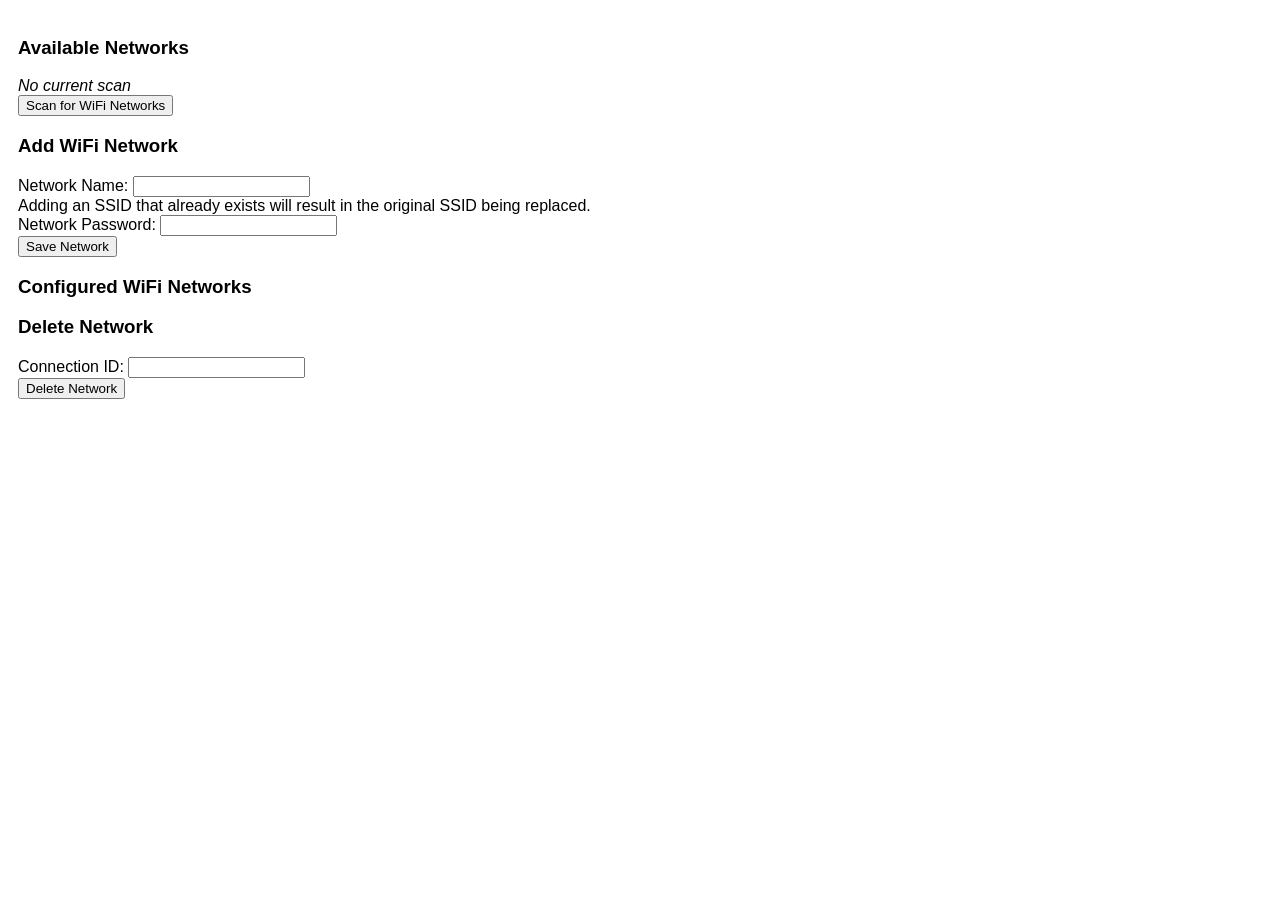
==== src/index.html @ 48d41edf "fix #1, fix #2" ====
<!DOCTYPE html>
<html>
<head>
    <title>WiFi Manager</title>
    <meta charset="utf-8">
	<link rel="stylesheet" type="text/css" href="css/bootstrap.min.css">
	<link rel="stylesheet" type="text/css" href="css/wifi.css">
</head>
<body>
    <main>
		<div class="container">
			<div class="row">
				<div class="col">
					<div class="shadow-sm p-3 mb-5 rounded">
						<h3>Available Networks</h3>
						<div id="scan-results" class="scan-results">
							<i>No current scan</i>
				        </div>
						<button id="wifi-scan-btn" class="btn btn-primary">Scan for WiFi Networks</button>
					</div>
				</div>
			</div>
			<div class="row">
				<div class="col">
					<div class="shadow-sm p-3 mb-5 rounded">
						<h3>Add WiFi Network</h3>
						<div class="row g-3">
							<div class="col-md-6">
								<label for="wifi-ssid" class="form-label">Network Name:</label>
								<input type="text" id="wifi-ssid" name="wifi-ssid" class="form-control"
									aria-describedby="wifi-ssid-help"></input>
								<div id=wifi-ssid-help" class="form-text">Adding an SSID that already exists will result 
									in the original SSID being replaced.</div>
							</div>
							<div class="col-md-6">
								<label for="wifi-key" class="form-label">Network Password:</label>
								<input type="password" id="wifi-key" name="wifi-key" class="form-control"
									aria-describedby="passwordHtml"></input>
							</div>
							<div class="col-md-8">
								<button id="set-wifi-btn" class="btn btn-primary">Save Network</button>
								<div id="set-wifi-results" class="set-wifi-results"></div>
							</div>
						</div>
					</div>
				</div>
			</div>
			<div class="row">
				<div class="col">
					<div class="shadow-sm p-3 mb-5 rounded">
						<h3>Configured WiFi Networks</h3>
						<div class="px-5" id="wifi-conn-list"></div>
					</div>
				</div>
			</div>
			<div class="row">
				<div class="col">
					<div class="shadow-sm p-3 mb-5 rounded">
						<h3>Delete Network</h3>
						<div class="row">
							<div class="col-6">
								<label for="wifi-ssid-del" class="form-label">Connection ID:</label>
								<input type="text" id="wifi-ssid-del" class="form-control"></input>
							</div>
						</div>
						<div class="row">
							<div class="col-md-12">
								<button id="del-wifi-btn" class="btn btn-primary">Delete Network</button>
								<div id="del-wifi-results" class="del-wifi-results"></div>		
							</div>
						</div>
					</div>
				</div>
			</div>
		</div>
    </main>
    <script src="../base1/cockpit.js"></script>
	<script src="js/bootstrap.min.js"></script>
    <script src="js/wifi.js"></script>
</body>
</html>
---- src/css/wifi.css ----
body {
	font-family: "RedHatText", "Overpass", overpass, helvetica, arial, sans-serif;
	font-variant-numeric: tabular-nums;
	padding: 10px;
}

header {
	font-size: 1.2em;
	border-bottom-style: solid;
	border-bottom-width: 1px;
	margin-bottom: 5px;
}

.wifi-scan-error {
	color: red;
	text-decoration: bold;
}

.wifi-scan-loader-box {
	display: flex;
	justify-content: center;
	align-items: center;
	height: 53px;
	width: 53px;
	background: black;
	color: white;
	padding: 5px;
}

.wifi-scan-loader {
    width: 48px;
    height: 48px;
    border: 5px solid #e0e0e0;
    border-bottom-color: rgb(115,181,31);
    border-radius: 50%;
    display: inline-block;
    box-sizing: border-box;
    animation: rotation 1s linear infinite;
    }

    @keyframes rotation {
    0% {
        transform: rotate(0deg);
    }
    100% {
        transform: rotate(360deg);
    }
}
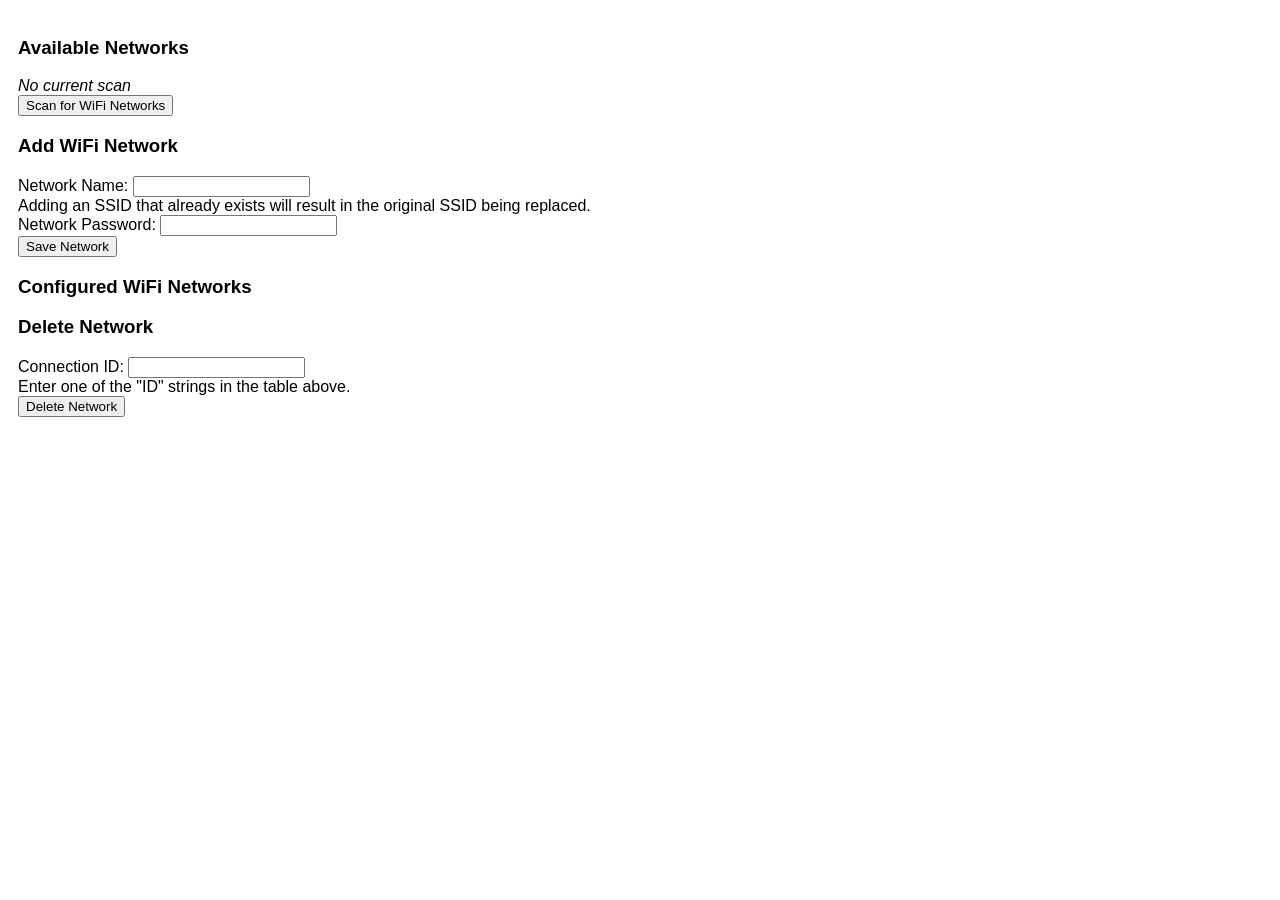
==== commit 1fbbd3fa: "add note about what to enter in delete network" ====
--- a/src/index.html
+++ b/src/index.html
@@ -60,7 +60,11 @@
 						<div class="row">
 							<div class="col-6">
 								<label for="wifi-ssid-del" class="form-label">Connection ID:</label>
-								<input type="text" id="wifi-ssid-del" class="form-control"></input>
+								<input type="text" id="wifi-ssid-del" class="form-control"
+									aria-describedby="wifi-ssid-del-help"></input>
+								<div id=wifi-ssid-del-help" class="form-text">Enter one of the "ID"
+                                    strings in the table above.</div>
+
 							</div>
 						</div>
 						<div class="row">
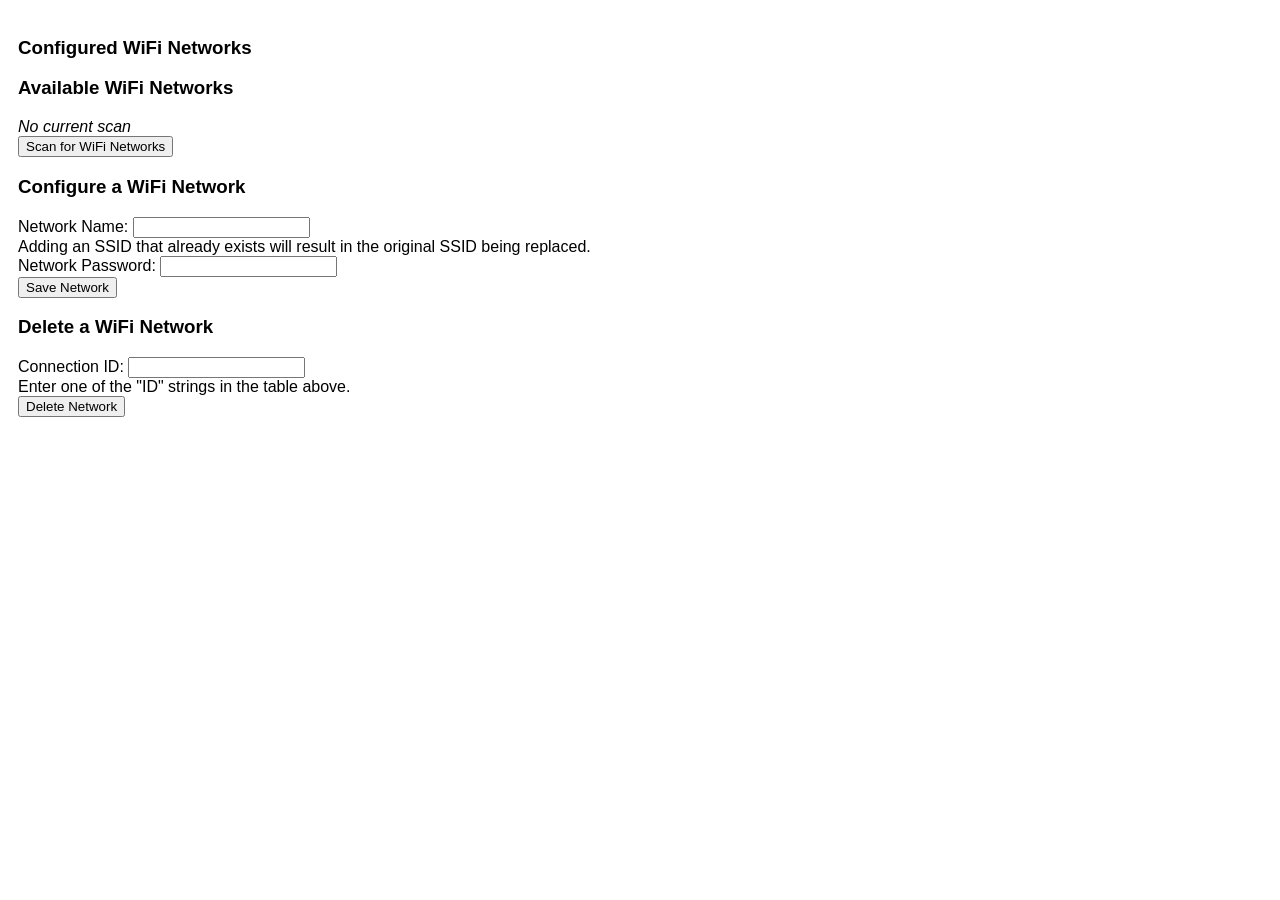
==== commit 742f1187: "fix #3" ====
--- a/src/index.html
+++ b/src/index.html
@@ -12,7 +12,15 @@
 			<div class="row">
 				<div class="col">
 					<div class="shadow-sm p-3 mb-5 rounded">
-						<h3>Available Networks</h3>
+						<h3>Configured WiFi Networks</h3>
+						<div class="px-5" id="wifi-conn-list"></div>
+					</div>
+				</div>
+			</div>
+			<div class="row">
+				<div class="col">
+					<div class="shadow-sm p-3 mb-5 rounded">
+						<h3>Available WiFi Networks</h3>
 						<div id="scan-results" class="scan-results">
 							<i>No current scan</i>
 				        </div>
@@ -23,7 +31,7 @@
 			<div class="row">
 				<div class="col">
 					<div class="shadow-sm p-3 mb-5 rounded">
-						<h3>Add WiFi Network</h3>
+						<h3>Configure a WiFi Network</h3>
 						<div class="row g-3">
 							<div class="col-md-6">
 								<label for="wifi-ssid" class="form-label">Network Name:</label>
@@ -37,7 +45,9 @@
 								<input type="password" id="wifi-key" name="wifi-key" class="form-control"
 									aria-describedby="passwordHtml"></input>
 							</div>
-							<div class="col-md-8">
+						</div>
+						<div class="row g-3">
+							<div class="col-md-12">
 								<button id="set-wifi-btn" class="btn btn-primary">Save Network</button>
 								<div id="set-wifi-results" class="set-wifi-results"></div>
 							</div>
@@ -48,15 +58,7 @@
 			<div class="row">
 				<div class="col">
 					<div class="shadow-sm p-3 mb-5 rounded">
-						<h3>Configured WiFi Networks</h3>
-						<div class="px-5" id="wifi-conn-list"></div>
-					</div>
-				</div>
-			</div>
-			<div class="row">
-				<div class="col">
-					<div class="shadow-sm p-3 mb-5 rounded">
-						<h3>Delete Network</h3>
+						<h3>Delete a WiFi Network</h3>
 						<div class="row">
 							<div class="col-6">
 								<label for="wifi-ssid-del" class="form-label">Connection ID:</label>
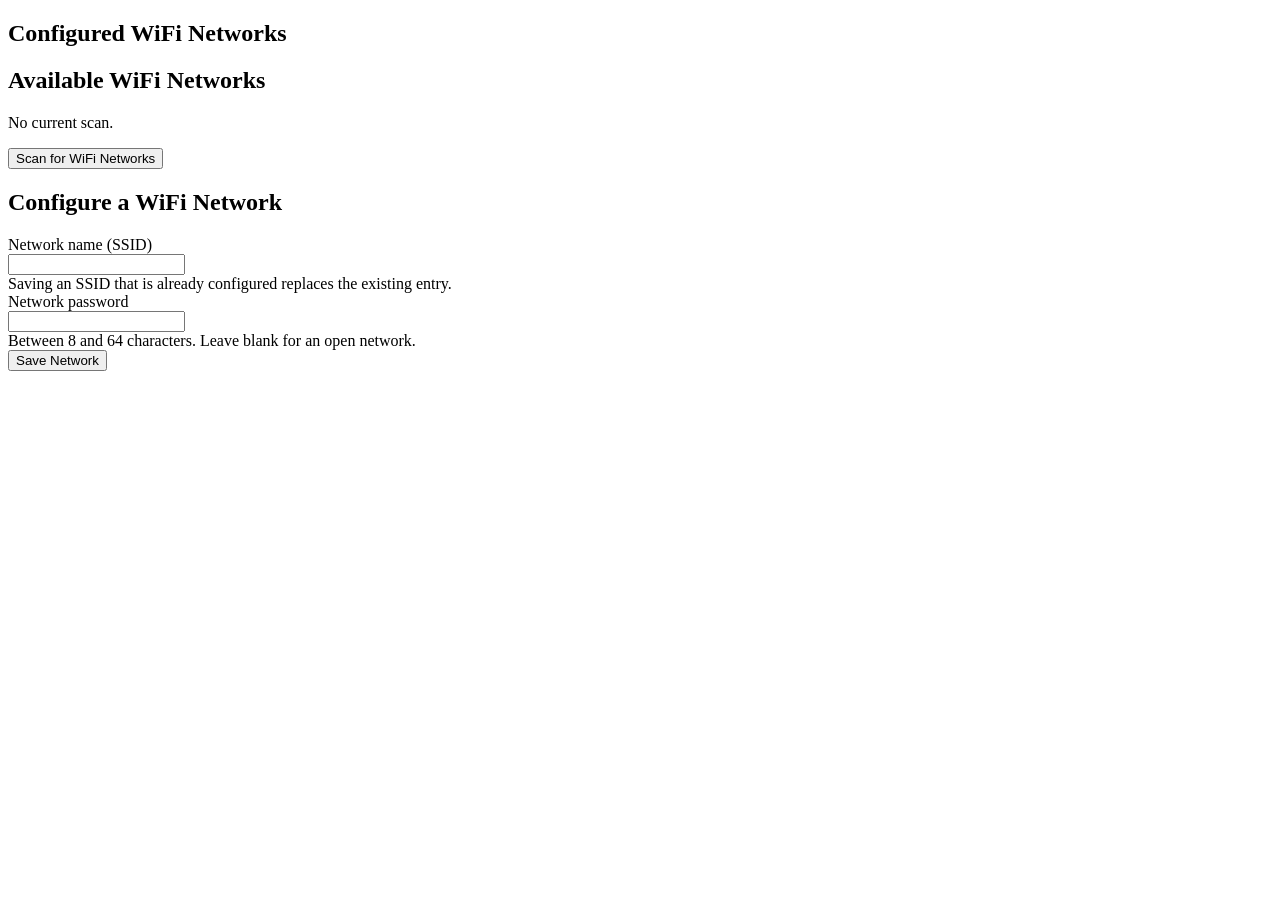
==== commit a239a342: "first pass rewrite" ====
--- a/src/index.html
+++ b/src/index.html
@@ -1,87 +1,117 @@
 <!DOCTYPE html>
 <html>
 <head>
-    <title>WiFi Manager</title>
-    <meta charset="utf-8">
-	<link rel="stylesheet" type="text/css" href="css/bootstrap.min.css">
+	<title>WiFi Manager</title>
+	<meta charset="utf-8">
+	<meta name="viewport" content="width=device-width, initial-scale=1">
+	<!-- Must run before the stylesheet paints, or the page flashes white
+	     when the shell is in dark mode. -->
+	<script src="js/cockpit-dark-theme.js"></script>
+	<link rel="stylesheet" type="text/css" href="css/patternfly.css">
+	<link rel="stylesheet" type="text/css" href="../../static/branding.css">
 	<link rel="stylesheet" type="text/css" href="css/wifi.css">
 </head>
 <body>
-    <main>
-		<div class="container">
-			<div class="row">
-				<div class="col">
-					<div class="shadow-sm p-3 mb-5 rounded">
-						<h3>Configured WiFi Networks</h3>
-						<div class="px-5" id="wifi-conn-list"></div>
+	<main class="wifi-page">
+		<div class="pf-v6-l-stack pf-m-gutter">
+
+			<section class="pf-v6-l-stack__item">
+				<div class="pf-v6-c-card">
+					<div class="pf-v6-c-card__title">
+						<h2 class="pf-v6-c-card__title-text">Configured WiFi Networks</h2>
+					</div>
+					<div class="pf-v6-c-card__body" id="wifi-conn-list"></div>
+					<div class="pf-v6-c-card__footer">
+						<div id="del-wifi-results" aria-live="polite"></div>
 					</div>
 				</div>
-			</div>
-			<div class="row">
-				<div class="col">
-					<div class="shadow-sm p-3 mb-5 rounded">
-						<h3>Available WiFi Networks</h3>
+			</section>
+
+			<section class="pf-v6-l-stack__item">
+				<div class="pf-v6-c-card">
+					<div class="pf-v6-c-card__title">
+						<h2 class="pf-v6-c-card__title-text">Available WiFi Networks</h2>
+					</div>
+					<div class="pf-v6-c-card__body">
 						<div id="scan-results" class="scan-results">
-							<i>No current scan</i>
-				        </div>
-						<button id="wifi-scan-btn" class="btn btn-primary">Scan for WiFi Networks</button>
+							<p class="wifi-muted">No current scan.</p>
+						</div>
+					</div>
+					<div class="pf-v6-c-card__footer">
+						<button id="wifi-scan-btn" type="button" class="pf-v6-c-button pf-m-secondary">
+							Scan for WiFi Networks
+						</button>
+						<span id="scan-status" class="wifi-muted wifi-scan-status" role="status"></span>
 					</div>
 				</div>
-			</div>
-			<div class="row">
-				<div class="col">
-					<div class="shadow-sm p-3 mb-5 rounded">
-						<h3>Configure a WiFi Network</h3>
-						<div class="row g-3">
-							<div class="col-md-6">
-								<label for="wifi-ssid" class="form-label">Network Name:</label>
-								<input type="text" id="wifi-ssid" name="wifi-ssid" class="form-control"
-									aria-describedby="wifi-ssid-help"></input>
-								<div id=wifi-ssid-help" class="form-text">Adding an SSID that already exists will result 
-									in the original SSID being replaced.</div>
+			</section>
+
+			<section class="pf-v6-l-stack__item" id="wifi-form-card">
+				<div class="pf-v6-c-card">
+					<div class="pf-v6-c-card__title">
+						<h2 class="pf-v6-c-card__title-text">Configure a WiFi Network</h2>
+					</div>
+					<div class="pf-v6-c-card__body">
+						<form class="pf-v6-c-form" id="wifi-form" novalidate>
+							<div class="pf-v6-c-form__group">
+								<div class="pf-v6-c-form__group-label">
+									<label class="pf-v6-c-form__label" for="wifi-ssid">
+										<span class="pf-v6-c-form__label-text">Network name (SSID)</span>
+									</label>
+								</div>
+								<div class="pf-v6-c-form__group-control">
+									<span class="pf-v6-c-form-control" id="wifi-ssid-control">
+										<input type="text" id="wifi-ssid" name="wifi-ssid"
+											autocomplete="off" autocapitalize="none" spellcheck="false"
+											aria-describedby="wifi-ssid-help">
+									</span>
+									<div class="pf-v6-c-helper-text" id="wifi-ssid-help">
+										<div class="pf-v6-c-helper-text__item">
+											<span class="pf-v6-c-helper-text__item-text">
+												Saving an SSID that is already configured replaces the existing entry.
+											</span>
+										</div>
+									</div>
+								</div>
 							</div>
-							<div class="col-md-6">
-								<label for="wifi-key" class="form-label">Network Password:</label>
-								<input type="password" id="wifi-key" name="wifi-key" class="form-control"
-									aria-describedby="passwordHtml"></input>
+
+							<div class="pf-v6-c-form__group" id="wifi-key-group">
+								<div class="pf-v6-c-form__group-label">
+									<label class="pf-v6-c-form__label" for="wifi-key">
+										<span class="pf-v6-c-form__label-text">Network password</span>
+									</label>
+								</div>
+								<div class="pf-v6-c-form__group-control">
+									<span class="pf-v6-c-form-control" id="wifi-key-control">
+										<input type="password" id="wifi-key" name="wifi-key"
+											autocomplete="off" aria-describedby="wifi-key-help">
+									</span>
+									<div class="pf-v6-c-helper-text" id="wifi-key-help">
+										<div class="pf-v6-c-helper-text__item">
+											<span class="pf-v6-c-helper-text__item-text" id="wifi-key-help-text">
+												Between 8 and 64 characters. Leave blank for an open network.
+											</span>
+										</div>
+									</div>
+								</div>
 							</div>
-						</div>
-						<div class="row g-3">
-							<div class="col-md-12">
-								<button id="set-wifi-btn" class="btn btn-primary">Save Network</button>
-								<div id="set-wifi-results" class="set-wifi-results"></div>
+
+							<div class="pf-v6-c-form__group pf-m-action">
+								<div class="pf-v6-c-form__actions">
+									<button id="set-wifi-btn" type="submit" class="pf-v6-c-button pf-m-primary">
+										Save Network
+									</button>
+								</div>
 							</div>
-						</div>
+						</form>
+						<div id="set-wifi-results" aria-live="polite"></div>
 					</div>
 				</div>
-			</div>
-			<div class="row">
-				<div class="col">
-					<div class="shadow-sm p-3 mb-5 rounded">
-						<h3>Delete a WiFi Network</h3>
-						<div class="row">
-							<div class="col-6">
-								<label for="wifi-ssid-del" class="form-label">Connection ID:</label>
-								<input type="text" id="wifi-ssid-del" class="form-control"
-									aria-describedby="wifi-ssid-del-help"></input>
-								<div id=wifi-ssid-del-help" class="form-text">Enter one of the "ID"
-                                    strings in the table above.</div>
+			</section>
 
-							</div>
-						</div>
-						<div class="row">
-							<div class="col-md-12">
-								<button id="del-wifi-btn" class="btn btn-primary">Delete Network</button>
-								<div id="del-wifi-results" class="del-wifi-results"></div>		
-							</div>
-						</div>
-					</div>
-				</div>
-			</div>
 		</div>
-    </main>
-    <script src="../base1/cockpit.js"></script>
-	<script src="js/bootstrap.min.js"></script>
-    <script src="js/wifi.js"></script>
+	</main>
+	<script src="../base1/cockpit.js"></script>
+	<script src="js/wifi.js"></script>
 </body>
 </html>
--- a/src/css/wifi.css
+++ b/src/css/wifi.css
@@ -1,48 +1,118 @@
+/*
+ * Plugin-specific styling.  Everything is expressed in PatternFly design
+ * tokens so that it follows cockpit's light/dark theme automatically -- do
+ * not hard-code colours here.
+ */
+
 body {
-	font-family: "RedHatText", "Overpass", overpass, helvetica, arial, sans-serif;
-	font-variant-numeric: tabular-nums;
-	padding: 10px;
+	background-color: var(--pf-t--global--background--color--primary--default);
+	color: var(--pf-t--global--text--color--regular);
+	font-family: var(--pf-t--global--font--family--body);
 }
 
-header {
-	font-size: 1.2em;
-	border-bottom-style: solid;
-	border-bottom-width: 1px;
-	margin-bottom: 5px;
+.wifi-page {
+	max-width: 60rem;
+	padding: var(--pf-t--global--spacer--md);
 }
 
-.wifi-scan-error {
-	color: red;
-	text-decoration: bold;
+@media (min-width: 768px) {
+	.wifi-page {
+		padding: var(--pf-t--global--spacer--lg);
+	}
 }
 
-.wifi-scan-loader-box {
+.wifi-muted {
+	color: var(--pf-t--global--text--color--subtle);
+}
+
+.wifi-spinner-box {
 	display: flex;
 	justify-content: center;
-	align-items: center;
-	height: 53px;
-	width: 53px;
-	background: black;
-	color: white;
-	padding: 5px;
+	padding: var(--pf-t--global--spacer--lg);
 }
 
-.wifi-scan-loader {
-    width: 48px;
-    height: 48px;
-    border: 5px solid #e0e0e0;
-    border-bottom-color: rgb(115,181,31);
-    border-radius: 50%;
-    display: inline-block;
-    box-sizing: border-box;
-    animation: rotation 1s linear infinite;
-    }
+.wifi-spinner-box .pf-v6-c-spinner {
+	--pf-v6-c-spinner--Width: 2.5rem;
+	--pf-v6-c-spinner--Height: 2.5rem;
+}
 
-    @keyframes rotation {
-    0% {
-        transform: rotate(0deg);
-    }
-    100% {
-        transform: rotate(360deg);
-    }
-} 
+/* Scan results -------------------------------------------------------- */
+
+.wifi-ssid-text {
+	font-weight: var(--pf-t--global--font--weight--body--bold);
+	overflow-wrap: anywhere;
+}
+
+.wifi-lock-icon {
+	width: 0.75em;
+	height: 0.75em;
+	margin-inline-start: var(--pf-t--global--spacer--sm);
+	color: var(--pf-t--global--icon--color--subtle);
+	vertical-align: baseline;
+}
+
+.wifi-signal {
+	display: flex;
+	gap: var(--pf-t--global--spacer--sm);
+	align-items: center;
+}
+
+.wifi-signal-bar {
+	position: relative;
+	flex: 0 0 4rem;
+	height: 0.5rem;
+	overflow: hidden;
+	background-color: var(--pf-t--global--background--color--secondary--default);
+	border-radius: var(--pf-t--global--border--radius--small);
+}
+
+.wifi-signal-fill {
+	display: block;
+	height: 100%;
+	background-color: var(--pf-t--global--color--brand--default);
+}
+
+.wifi-signal-text {
+	font-variant-numeric: tabular-nums;
+	color: var(--pf-t--global--text--color--subtle);
+}
+
+/*
+ * In pf-m-grid mode the table is a stack of cards, so the signal bar sits in
+ * a full-width cell and a fixed 4rem bar looks stranded next to its label.
+ */
+@media (max-width: 767px) {
+	.wifi-signal-bar {
+		flex: 1 1 auto;
+	}
+}
+
+/* Selected-network feedback ------------------------------------------- */
+
+/*
+ * Clicking a scanned network scrolls the form into view; the flash makes it
+ * obvious that the click landed somewhere else on the page.
+ */
+.wifi-flash .pf-v6-c-card {
+	animation: wifi-flash 1.2s ease-out;
+}
+
+@keyframes wifi-flash {
+	0% {
+		background-color: var(--pf-t--global--background--color--highlight--default);
+	}
+
+	100% {
+		background-color: var(--pf-t--global--background--color--primary--default);
+	}
+}
+
+@media (prefers-reduced-motion: reduce) {
+	.wifi-flash .pf-v6-c-card {
+		animation: none;
+	}
+}
+
+.wifi-scan-status {
+	margin-inline-start: var(--pf-t--global--spacer--md);
+}
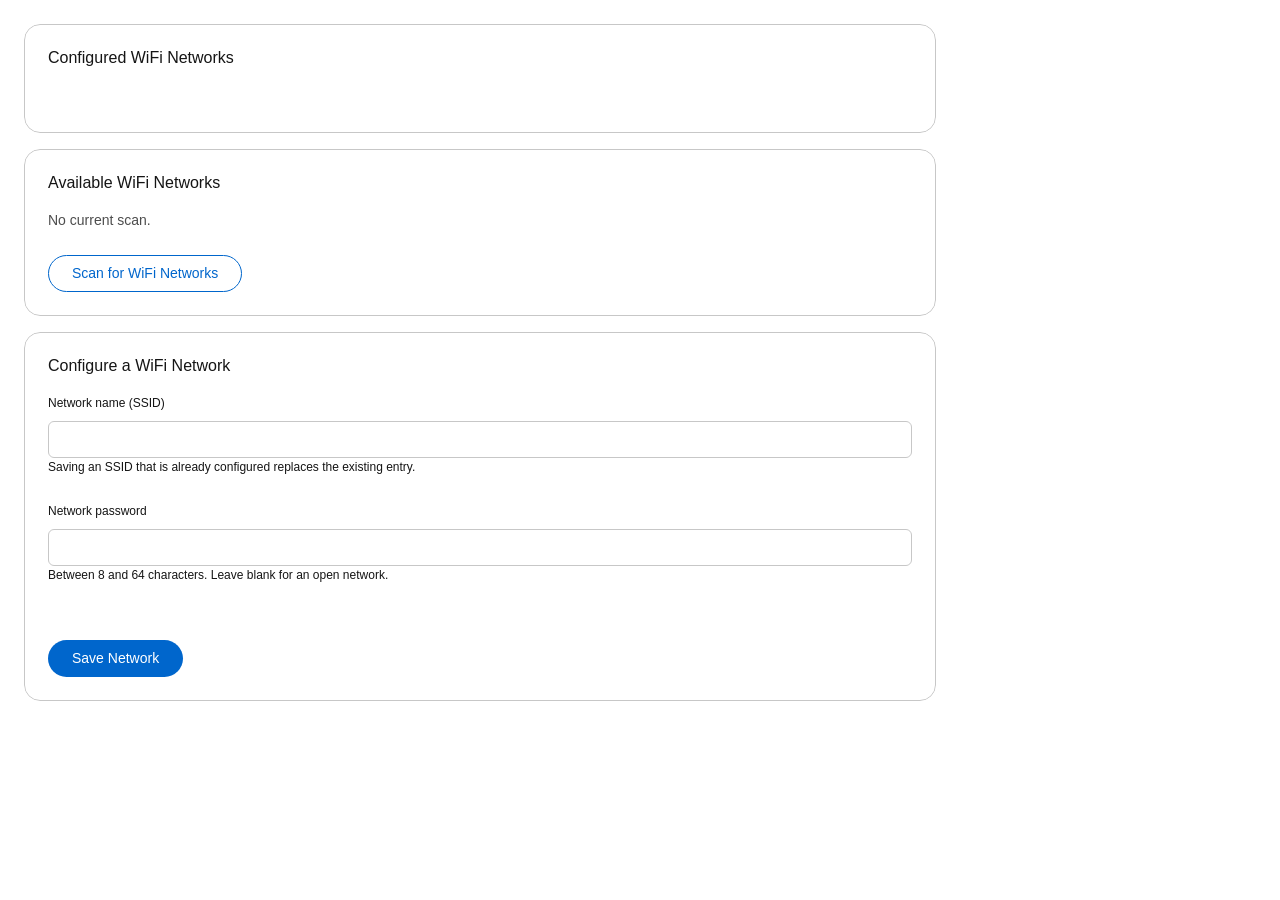
==== commit 390280c1: "fp2" ====
--- a/src/index.html
+++ b/src/index.html
@@ -37,11 +37,11 @@
 							<p class="wifi-muted">No current scan.</p>
 						</div>
 					</div>
-					<div class="pf-v6-c-card__footer">
+					<div class="pf-v6-c-card__footer wifi-card-actions">
 						<button id="wifi-scan-btn" type="button" class="pf-v6-c-button pf-m-secondary">
 							Scan for WiFi Networks
 						</button>
-						<span id="scan-status" class="wifi-muted wifi-scan-status" role="status"></span>
+						<span id="scan-status" class="wifi-muted" role="status"></span>
 					</div>
 				</div>
 			</section>
--- a/src/css/patternfly.css
+++ b/src/css/patternfly.css
@@ -0,0 +1,13580 @@
+/*
+ * PatternFly 6.1.0 -- vendored subset, do not edit by hand.
+ * Regenerate with: builder/fetch-patternfly.sh 6.1.0
+ * Upstream: https://github.com/patternfly/patternfly (MIT)
+ */
+
+/* ---- patternfly-base.css ---- */
+:where(html,
+body,
+p,
+ol,
+ul,
+li,
+dl,
+dt,
+dd,
+blockquote,
+figure,
+fieldset,
+legend,
+textarea,
+pre,
+iframe,
+hr,
+h1,
+h2,
+h3,
+h4,
+h5,
+h6) {
+  padding: 0;
+  margin: 0;
+}
+
+*,
+*::before,
+*::after {
+  box-sizing: border-box;
+  scrollbar-color: var(--pf-t--global--border--color--default) transparent;
+}
+
+*::-webkit-scrollbar-thumb {
+  background-color: var(--pf-t--global--border--color--default);
+  border-radius: var(--pf-t--global--spacer--xs);
+}
+
+*::-webkit-scrollbar-track {
+  background-color: transparent;
+}
+
+*::-webkit-scrollbar {
+  max-width: var(--pf-t--global--spacer--sm);
+  max-height: var(--pf-t--global--spacer--sm);
+}
+
+:where(html,
+body) {
+  height: 100%;
+}
+
+:where(body) {
+  font-family: var(--pf-t--global--font--family--body);
+  font-size: var(--pf-t--global--font--size--body--default);
+  font-weight: var(--pf-t--global--font--weight--body--default);
+  line-height: var(--pf-t--global--font--line-height--body);
+  color: var(--pf-t--global--text--color--regular);
+}
+
+:where(h1,
+h2,
+h3,
+h4,
+h5,
+h6) {
+  font-size: 100%;
+  font-weight: var(--pf-t--global--font--weight--body--default);
+}
+
+:where(ul) {
+  list-style: none;
+}
+
+:where(button,
+input,
+optgroup,
+select,
+textarea) {
+  margin: 0;
+  font-family: inherit;
+  font-size: 100%;
+  line-height: var(--pf-t--global--font--line-height--body);
+  color: var(--pf-t--global--text--color--regular);
+}
+
+:where(img,
+embed,
+iframe,
+object,
+audio,
+video) {
+  max-width: 100%;
+  height: auto;
+}
+
+:where(iframe) {
+  border: 0;
+}
+
+:where(table) {
+  border-spacing: 0;
+  border-collapse: collapse;
+}
+
+:where(td,
+th) {
+  padding: 0;
+  text-align: start;
+}
+
+:where(code,
+pre) {
+  font-family: var(--pf-t--global--font--family--mono);
+}
+
+:where(a) {
+  color: var(--pf-t--global--text--color--link--default);
+  text-decoration: var(--pf-t--global--text-decoration--link--line--default);
+}
+
+:where(a:hover, a:focus) {
+  color: var(--pf-t--global--text--color--link--hover);
+  text-decoration: var(--pf-t--global--text-decoration--link--line--hover);
+}
+
+:where(a,
+button) {
+  cursor: pointer;
+}
+
+:where(.pf-v6-theme-dark) {
+  color-scheme: dark;
+}
+
+.pf-v6-screen-reader {
+  position: fixed;
+  inset-block-start: 0;
+  inset-inline-start: 0;
+  overflow: hidden;
+  clip: rect(0, 0, 0, 0);
+  white-space: nowrap;
+  border: 0;
+}
+.pf-v6-screen-reader.pf-m-full-size {
+  width: 100%;
+  height: 100%;
+}
+.pf-v6-screen-reader.pf-m-absolute {
+  position: absolute;
+}
+
+.pf-v6-m-tabular-nums {
+  font-variant-numeric: tabular-nums;
+}
+
+.pf-v6-m-legacy-font {
+  --pf-t--global--font--family--body: var(--pf-t--global--font--family--body--legacy);
+  --pf-t--global--font--family--heading: var(--pf-t--global--font--family--heading--legacy);
+  --pf-t--global--font--family--mono: var(--pf-t--global--font--family--mono--legacy);
+  --pf-t--global--font--weight--body: var(--pf-t--global--font--weight--body--legacy);
+  --pf-t--global--font--weight--body--bold: var(--pf-t--global--font--weight--body--bold--legacy);
+  --pf-t--global--font--weight--heading: var(--pf-t--global--font--weight--heading--legacy);
+  --pf-t--global--font--weight--heading--bold: var(--pf-t--global--font--weight--heading--bold--legacy);
+}
+
+.pf-v6-m-dir-rtl {
+  --pf-v6-global--inverse--multiplier: -1;
+  direction: rtl;
+}
+
+.pf-v6-m-dir-ltr {
+  --pf-v6-global--inverse--multiplier: 1;
+  direction: ltr;
+}
+
+:where(.pf-v6-m-dir-rtl, [dir=rtl]) .pf-v6-m-mirror-inline-rtl {
+  scale: -1 1;
+}
+
+.pf-v6-m-no-motion {
+  --pf-t--global--delay--400: 0ms !important;
+  --pf-t--global--delay--300: 0ms !important;
+  --pf-t--global--delay--200: 0ms !important;
+  --pf-t--global--delay--100: 0ms !important;
+  --pf-t--global--duration--600: 0ms !important;
+  --pf-t--global--duration--500: 0ms !important;
+  --pf-t--global--duration--400: 0ms !important;
+  --pf-t--global--duration--300: 0ms !important;
+  --pf-t--global--duration--200: 0ms !important;
+  --pf-t--global--duration--100: 0ms !important;
+  --pf-t--global--duration--50: 0ms !important;
+}
+
+@font-face {
+  font-family: "Red Hat Text";
+  font-style: normal;
+  font-weight: 400 500;
+  src: url("../../../static/fonts/RedHatText/RedHatTextVF.woff2") format("woff2-variations");
+  font-display: fallback;
+}
+@font-face {
+  font-family: "Red Hat Text";
+  font-style: italic;
+  font-weight: 400 500;
+  src: url("../../../static/fonts/RedHatText/RedHatTextVF-Italic.woff2") format("woff2-variations");
+  font-display: fallback;
+}
+@font-face {
+  font-family: "Red Hat Display";
+  font-style: normal;
+  font-weight: 400 700;
+  src: url("../../../static/fonts/RedHatDisplay/RedHatDisplayVF.woff2") format("woff2-variations");
+  font-display: fallback;
+}
+@font-face {
+  font-family: "Red Hat Display";
+  font-style: italic;
+  font-weight: 400 700;
+  src: url("../../../static/fonts/RedHatDisplay/RedHatDisplayVF-Italic.woff2") format("woff2-variations");
+  font-display: fallback;
+}
+@font-face {
+  font-family: "Red Hat Mono";
+  font-style: normal;
+  font-weight: 400;
+  src: url("../../../static/fonts/RedHatMono/RedHatMonoVF.woff2") format("woff2-variations");
+  font-display: fallback;
+}
+@font-face {
+  font-family: "Red Hat Mono";
+  font-style: italic;
+  font-weight: 400;
+  src: url("../../../static/fonts/RedHatMono/RedHatMonoVF-Italic.woff2") format("woff2-variations");
+  font-display: fallback;
+}
+.fa-lg {
+  font-size: 1.3333333333em;
+  line-height: 0.75em;
+  vertical-align: -0.0667em;
+}
+
+.fa-xs {
+  font-size: 0.75em;
+}
+
+.fa-sm {
+  font-size: 0.875em;
+}
+
+.fa-1x {
+  font-size: 1em;
+}
+
+.fa-2x {
+  font-size: 2em;
+}
+
+.fa-3x {
+  font-size: 3em;
+}
+
+.fa-4x {
+  font-size: 4em;
+}
+
+.fa-5x {
+  font-size: 5em;
+}
+
+.fa-6x {
+  font-size: 6em;
+}
+
+.fa-7x {
+  font-size: 7em;
+}
+
+.fa-8x {
+  font-size: 8em;
+}
+
+.fa-9x {
+  font-size: 9em;
+}
+
+.fa-10x {
+  font-size: 10em;
+}
+
+.fa-fw {
+  text-align: center;
+  width: 1.25em;
+}
+
+.fa-ul {
+  list-style-type: none;
+  margin-left: 2.5em;
+  padding-left: 0;
+}
+.fa-ul > li {
+  position: relative;
+}
+
+.fa-li {
+  left: -2em;
+  position: absolute;
+  text-align: center;
+  width: 2em;
+  line-height: inherit;
+}
+
+.fa-border {
+  border: solid 0.08em #eee;
+  border-radius: 0.1em;
+  padding: 0.2em 0.25em 0.15em;
+}
+
+.fa-pull-left {
+  float: left;
+}
+
+.fa-pull-right {
+  float: right;
+}
+
+.fa.fa-pull-left,
+.fas.fa-pull-left,
+.far.fa-pull-left,
+.fal.fa-pull-left,
+.fab.fa-pull-left {
+  margin-right: 0.3em;
+}
+.fa.fa-pull-right,
+.fas.fa-pull-right,
+.far.fa-pull-right,
+.fal.fa-pull-right,
+.fab.fa-pull-right {
+  margin-left: 0.3em;
+}
+
+.fa-spin {
+  animation: fa-spin 2s infinite linear;
+}
+
+.fa-pulse {
+  animation: fa-spin 1s infinite steps(8);
+}
+
+@keyframes fa-spin {
+  0% {
+    transform: rotate(0deg);
+  }
+  100% {
+    transform: rotate(360deg);
+  }
+}
+.fa-rotate-90 {
+  -ms-filter: "progid:DXImageTransform.Microsoft.BasicImage(rotation=1)";
+  transform: rotate(90deg);
+}
+
+.fa-rotate-180 {
+  -ms-filter: "progid:DXImageTransform.Microsoft.BasicImage(rotation=2)";
+  transform: rotate(180deg);
+}
+
+.fa-rotate-270 {
+  -ms-filter: "progid:DXImageTransform.Microsoft.BasicImage(rotation=3)";
+  transform: rotate(270deg);
+}
+
+.fa-flip-horizontal {
+  -ms-filter: "progid:DXImageTransform.Microsoft.BasicImage(rotation=0, mirror=1)";
+  transform: scale(-1, 1);
+}
+
+.fa-flip-vertical {
+  -ms-filter: "progid:DXImageTransform.Microsoft.BasicImage(rotation=2, mirror=1)";
+  transform: scale(1, -1);
+}
+
+.fa-flip-horizontal.fa-flip-vertical {
+  -ms-filter: "progid:DXImageTransform.Microsoft.BasicImage(rotation=2, mirror=1)";
+  transform: scale(-1, -1);
+}
+
+:root .fa-rotate-90,
+:root .fa-rotate-180,
+:root .fa-rotate-270,
+:root .fa-flip-horizontal,
+:root .fa-flip-vertical {
+  filter: none;
+}
+
+.fa-stack {
+  display: inline-block;
+  height: 2em;
+  line-height: 2em;
+  position: relative;
+  vertical-align: middle;
+  width: 0.625em;
+}
+
+.fa-stack-1x,
+.fa-stack-2x {
+  left: 0;
+  position: absolute;
+  text-align: center;
+  width: 100%;
+}
+
+.fa-stack-1x {
+  line-height: inherit;
+}
+
+.fa-stack-2x {
+  font-size: 2em;
+}
+
+.fa-inverse {
+  color: #fff;
+}
+
+.sr-only {
+  border: 0;
+  clip: rect(0, 0, 0, 0);
+  height: 1px;
+  margin: -1px;
+  overflow: hidden;
+  padding: 0;
+  position: absolute;
+  width: 1px;
+}
+
+.sr-only-focusable:active, .sr-only-focusable:focus {
+  clip: auto;
+  height: auto;
+  margin: 0;
+  overflow: visible;
+  position: static;
+  width: auto;
+}
+
+.fa,
+.fas {
+  font-family: "Font Awesome 5 Free";
+  font-weight: 900;
+}
+
+.fa-500px:before {
+  content: "\f26e";
+}
+
+.fa-accessible-icon:before {
+  content: "\f368";
+}
+
+.fa-accusoft:before {
+  content: "\f369";
+}
+
+.fa-acquisitions-incorporated:before {
+  content: "\f6af";
+}
+
+.fa-ad:before {
+  content: "\f641";
+}
+
+.fa-address-book:before {
+  content: "\f2b9";
+}
+
+.fa-address-card:before {
+  content: "\f2bb";
+}
+
+.fa-adjust:before {
+  content: "\f042";
+}
+
+.fa-adn:before {
+  content: "\f170";
+}
+
+.fa-adobe:before {
+  content: "\f778";
+}
+
+.fa-adversal:before {
+  content: "\f36a";
+}
+
+.fa-affiliatetheme:before {
+  content: "\f36b";
+}
+
+.fa-air-freshener:before {
+  content: "\f5d0";
+}
+
+.fa-algolia:before {
+  content: "\f36c";
+}
+
+.fa-align-center:before {
+  content: "\f037";
+}
+
+.fa-align-justify:before {
+  content: "\f039";
+}
+
+.fa-align-left:before {
+  content: "\f036";
+}
+
+.fa-align-right:before {
+  content: "\f038";
+}
+
+.fa-alipay:before {
+  content: "\f642";
+}
+
+.fa-allergies:before {
+  content: "\f461";
+}
+
+.fa-amazon:before {
+  content: "\f270";
+}
+
+.fa-amazon-pay:before {
+  content: "\f42c";
+}
+
+.fa-ambulance:before {
+  content: "\f0f9";
+}
+
+.fa-american-sign-language-interpreting:before {
+  content: "\f2a3";
+}
+
+.fa-amilia:before {
+  content: "\f36d";
+}
+
+.fa-anchor:before {
+  content: "\f13d";
+}
+
+.fa-android:before {
+  content: "\f17b";
+}
+
+.fa-angellist:before {
+  content: "\f209";
+}
+
+.fa-angle-double-down:before {
+  content: "\f103";
+}
+
+.fa-angle-double-left:before {
+  content: "\f100";
+}
+
+.fa-angle-double-right:before {
+  content: "\f101";
+}
+
+.fa-angle-double-up:before {
+  content: "\f102";
+}
+
+.fa-angle-down:before {
+  content: "\f107";
+}
+
+.fa-angle-left:before {
+  content: "\f104";
+}
+
+.fa-angle-right:before {
+  content: "\f105";
+}
+
+.fa-angle-up:before {
+  content: "\f106";
+}
+
+.fa-angry:before {
+  content: "\f556";
+}
+
+.fa-angrycreative:before {
+  content: "\f36e";
+}
+
+.fa-angular:before {
+  content: "\f420";
+}
+
+.fa-ankh:before {
+  content: "\f644";
+}
+
+.fa-app-store:before {
+  content: "\f36f";
+}
+
+.fa-app-store-ios:before {
+  content: "\f370";
+}
+
+.fa-apper:before {
+  content: "\f371";
+}
+
+.fa-apple:before {
+  content: "\f179";
+}
+
+.fa-apple-alt:before {
+  content: "\f5d1";
+}
+
+.fa-apple-pay:before {
+  content: "\f415";
+}
+
+.fa-archive:before {
+  content: "\f187";
+}
+
+.fa-archway:before {
+  content: "\f557";
+}
+
+.fa-arrow-alt-circle-down:before {
+  content: "\f358";
+}
+
+.fa-arrow-alt-circle-left:before {
+  content: "\f359";
+}
+
+.fa-arrow-alt-circle-right:before {
+  content: "\f35a";
+}
+
+.fa-arrow-alt-circle-up:before {
+  content: "\f35b";
+}
+
+.fa-arrow-circle-down:before {
+  content: "\f0ab";
+}
+
+.fa-arrow-circle-left:before {
+  content: "\f0a8";
+}
+
+.fa-arrow-circle-right:before {
+  content: "\f0a9";
+}
+
+.fa-arrow-circle-up:before {
+  content: "\f0aa";
+}
+
+.fa-arrow-down:before {
+  content: "\f063";
+}
+
+.fa-arrow-left:before {
+  content: "\f060";
+}
+
+.fa-arrow-right:before {
+  content: "\f061";
+}
+
+.fa-arrow-up:before {
+  content: "\f062";
+}
+
+.fa-arrows-alt:before {
+  content: "\f0b2";
+}
+
+.fa-arrows-alt-h:before {
+  content: "\f337";
+}
+
+.fa-arrows-alt-v:before {
+  content: "\f338";
+}
+
+.fa-artstation:before {
+  content: "\f77a";
+}
+
+.fa-assistive-listening-systems:before {
+  content: "\f2a2";
+}
+
+.fa-asterisk:before {
+  content: "\f069";
+}
+
+.fa-asymmetrik:before {
+  content: "\f372";
+}
+
+.fa-at:before {
+  content: "\f1fa";
+}
+
+.fa-atlas:before {
+  content: "\f558";
+}
+
+.fa-atlassian:before {
+  content: "\f77b";
+}
+
+.fa-atom:before {
+  content: "\f5d2";
+}
+
+.fa-audible:before {
+  content: "\f373";
+}
+
+.fa-audio-description:before {
+  content: "\f29e";
+}
+
+.fa-autoprefixer:before {
+  content: "\f41c";
+}
+
+.fa-avianex:before {
+  content: "\f374";
+}
+
+.fa-aviato:before {
+  content: "\f421";
+}
+
+.fa-award:before {
+  content: "\f559";
+}
+
+.fa-aws:before {
+  content: "\f375";
+}
+
+.fa-baby:before {
+  content: "\f77c";
+}
+
+.fa-baby-carriage:before {
+  content: "\f77d";
+}
+
+.fa-backspace:before {
+  content: "\f55a";
+}
+
+.fa-backward:before {
+  content: "\f04a";
+}
+
+.fa-balance-scale:before {
+  content: "\f24e";
+}
+
+.fa-ban:before {
+  content: "\f05e";
+}
+
+.fa-band-aid:before {
+  content: "\f462";
+}
+
+.fa-bandcamp:before {
+  content: "\f2d5";
+}
+
+.fa-barcode:before {
+  content: "\f02a";
+}
+
+.fa-bars:before {
+  content: "\f0c9";
+}
+
+.fa-baseball-ball:before {
+  content: "\f433";
+}
+
+.fa-basketball-ball:before {
+  content: "\f434";
+}
+
+.fa-bath:before {
+  content: "\f2cd";
+}
+
+.fa-battery-empty:before {
+  content: "\f244";
+}
+
+.fa-battery-full:before {
+  content: "\f240";
+}
+
+.fa-battery-half:before {
+  content: "\f242";
+}
+
+.fa-battery-quarter:before {
+  content: "\f243";
+}
+
+.fa-battery-three-quarters:before {
+  content: "\f241";
+}
+
+.fa-bed:before {
+  content: "\f236";
+}
+
+.fa-beer:before {
+  content: "\f0fc";
+}
+
+.fa-behance:before {
+  content: "\f1b4";
+}
+
+.fa-behance-square:before {
+  content: "\f1b5";
+}
+
+.fa-bell:before {
+  content: "\f0f3";
+}
+
+.fa-bell-slash:before {
+  content: "\f1f6";
+}
+
+.fa-bezier-curve:before {
+  content: "\f55b";
+}
+
+.fa-bible:before {
+  content: "\f647";
+}
+
+.fa-bicycle:before {
+  content: "\f206";
+}
+
+.fa-bimobject:before {
+  content: "\f378";
+}
+
+.fa-binoculars:before {
+  content: "\f1e5";
+}
+
+.fa-biohazard:before {
+  content: "\f780";
+}
+
+.fa-birthday-cake:before {
+  content: "\f1fd";
+}
+
+.fa-bitbucket:before {
+  content: "\f171";
+}
+
+.fa-bitcoin:before {
+  content: "\f379";
+}
+
+.fa-bity:before {
+  content: "\f37a";
+}
+
+.fa-black-tie:before {
+  content: "\f27e";
+}
+
+.fa-blackberry:before {
+  content: "\f37b";
+}
+
+.fa-blender:before {
+  content: "\f517";
+}
+
+.fa-blender-phone:before {
+  content: "\f6b6";
+}
+
+.fa-blind:before {
+  content: "\f29d";
+}
+
+.fa-blog:before {
+  content: "\f781";
+}
+
+.fa-blogger:before {
+  content: "\f37c";
+}
+
+.fa-blogger-b:before {
+  content: "\f37d";
+}
+
+.fa-bluetooth:before {
+  content: "\f293";
+}
+
+.fa-bluetooth-b:before {
+  content: "\f294";
+}
+
+.fa-bold:before {
+  content: "\f032";
+}
+
+.fa-bolt:before {
+  content: "\f0e7";
+}
+
+.fa-bomb:before {
+  content: "\f1e2";
+}
+
+.fa-bone:before {
+  content: "\f5d7";
+}
+
+.fa-bong:before {
+  content: "\f55c";
+}
+
+.fa-book:before {
+  content: "\f02d";
+}
+
+.fa-book-dead:before {
+  content: "\f6b7";
+}
+
+.fa-book-open:before {
+  content: "\f518";
+}
+
+.fa-book-reader:before {
+  content: "\f5da";
+}
+
+.fa-bookmark:before {
+  content: "\f02e";
+}
+
+.fa-bowling-ball:before {
+  content: "\f436";
+}
+
+.fa-box:before {
+  content: "\f466";
+}
+
+.fa-box-open:before {
+  content: "\f49e";
+}
+
+.fa-boxes:before {
+  content: "\f468";
+}
+
+.fa-braille:before {
+  content: "\f2a1";
+}
+
+.fa-brain:before {
+  content: "\f5dc";
+}
+
+.fa-briefcase:before {
+  content: "\f0b1";
+}
+
+.fa-briefcase-medical:before {
+  content: "\f469";
+}
+
+.fa-broadcast-tower:before {
+  content: "\f519";
+}
+
+.fa-broom:before {
+  content: "\f51a";
+}
+
+.fa-brush:before {
+  content: "\f55d";
+}
+
+.fa-btc:before {
+  content: "\f15a";
+}
+
+.fa-bug:before {
+  content: "\f188";
+}
+
+.fa-building:before {
+  content: "\f1ad";
+}
+
+.fa-bullhorn:before {
+  content: "\f0a1";
+}
+
+.fa-bullseye:before {
+  content: "\f140";
+}
+
+.fa-burn:before {
+  content: "\f46a";
+}
+
+.fa-buromobelexperte:before {
+  content: "\f37f";
+}
+
+.fa-bus:before {
+  content: "\f207";
+}
+
+.fa-bus-alt:before {
+  content: "\f55e";
+}
+
+.fa-business-time:before {
+  content: "\f64a";
+}
+
+.fa-buysellads:before {
+  content: "\f20d";
+}
+
+.fa-calculator:before {
+  content: "\f1ec";
+}
+
+.fa-calendar:before {
+  content: "\f133";
+}
+
+.fa-calendar-alt:before {
+  content: "\f073";
+}
+
+.fa-calendar-check:before {
+  content: "\f274";
+}
+
+.fa-calendar-day:before {
+  content: "\f783";
+}
+
+.fa-calendar-minus:before {
+  content: "\f272";
+}
+
+.fa-calendar-plus:before {
+  content: "\f271";
+}
+
+.fa-calendar-times:before {
+  content: "\f273";
+}
+
+.fa-calendar-week:before {
+  content: "\f784";
+}
+
+.fa-camera:before {
+  content: "\f030";
+}
+
+.fa-camera-retro:before {
+  content: "\f083";
+}
+
+.fa-campground:before {
+  content: "\f6bb";
+}
+
+.fa-canadian-maple-leaf:before {
+  content: "\f785";
+}
+
+.fa-candy-cane:before {
+  content: "\f786";
+}
+
+.fa-cannabis:before {
+  content: "\f55f";
+}
+
+.fa-capsules:before {
+  content: "\f46b";
+}
+
+.fa-car:before {
+  content: "\f1b9";
+}
+
+.fa-car-alt:before {
+  content: "\f5de";
+}
+
+.fa-car-battery:before {
+  content: "\f5df";
+}
+
+.fa-car-crash:before {
+  content: "\f5e1";
+}
+
+.fa-car-side:before {
+  content: "\f5e4";
+}
+
+.fa-caret-down:before {
+  content: "\f0d7";
+}
+
+.fa-caret-left:before {
+  content: "\f0d9";
+}
+
+.fa-caret-right:before {
+  content: "\f0da";
+}
+
+.fa-caret-square-down:before {
+  content: "\f150";
+}
+
+.fa-caret-square-left:before {
+  content: "\f191";
+}
+
+.fa-caret-square-right:before {
+  content: "\f152";
+}
+
+.fa-caret-square-up:before {
+  content: "\f151";
+}
+
+.fa-caret-up:before {
+  content: "\f0d8";
+}
+
+.fa-carrot:before {
+  content: "\f787";
+}
+
+.fa-cart-arrow-down:before {
+  content: "\f218";
+}
+
+.fa-cart-plus:before {
+  content: "\f217";
+}
+
+.fa-cash-register:before {
+  content: "\f788";
+}
+
+.fa-cat:before {
+  content: "\f6be";
+}
+
+.fa-cc-amazon-pay:before {
+  content: "\f42d";
+}
+
+.fa-cc-amex:before {
+  content: "\f1f3";
+}
+
+.fa-cc-apple-pay:before {
+  content: "\f416";
+}
+
+.fa-cc-diners-club:before {
+  content: "\f24c";
+}
+
+.fa-cc-discover:before {
+  content: "\f1f2";
+}
+
+.fa-cc-jcb:before {
+  content: "\f24b";
+}
+
+.fa-cc-mastercard:before {
+  content: "\f1f1";
+}
+
+.fa-cc-paypal:before {
+  content: "\f1f4";
+}
+
+.fa-cc-stripe:before {
+  content: "\f1f5";
+}
+
+.fa-cc-visa:before {
+  content: "\f1f0";
+}
+
+.fa-centercode:before {
+  content: "\f380";
+}
+
+.fa-centos:before {
+  content: "\f789";
+}
+
+.fa-certificate:before {
+  content: "\f0a3";
+}
+
+.fa-chair:before {
+  content: "\f6c0";
+}
+
+.fa-chalkboard:before {
+  content: "\f51b";
+}
+
+.fa-chalkboard-teacher:before {
+  content: "\f51c";
+}
+
+.fa-charging-station:before {
+  content: "\f5e7";
+}
+
+.fa-chart-area:before {
+  content: "\f1fe";
+}
+
+.fa-chart-bar:before {
+  content: "\f080";
+}
+
+.fa-chart-line:before {
+  content: "\f201";
+}
+
+.fa-chart-pie:before {
+  content: "\f200";
+}
+
+.fa-check:before {
+  content: "\f00c";
+}
+
+.fa-check-circle:before {
+  content: "\f058";
+}
+
+.fa-check-double:before {
+  content: "\f560";
+}
+
+.fa-check-square:before {
+  content: "\f14a";
+}
+
+.fa-chess:before {
+  content: "\f439";
+}
+
+.fa-chess-bishop:before {
+  content: "\f43a";
+}
+
+.fa-chess-board:before {
+  content: "\f43c";
+}
+
+.fa-chess-king:before {
+  content: "\f43f";
+}
+
+.fa-chess-knight:before {
+  content: "\f441";
+}
+
+.fa-chess-pawn:before {
+  content: "\f443";
+}
+
+.fa-chess-queen:before {
+  content: "\f445";
+}
+
+.fa-chess-rook:before {
+  content: "\f447";
+}
+
+.fa-chevron-circle-down:before {
+  content: "\f13a";
+}
+
+.fa-chevron-circle-left:before {
+  content: "\f137";
+}
+
+.fa-chevron-circle-right:before {
+  content: "\f138";
+}
+
+.fa-chevron-circle-up:before {
+  content: "\f139";
+}
+
+.fa-chevron-down:before {
+  content: "\f078";
+}
+
+.fa-chevron-left:before {
+  content: "\f053";
+}
+
+.fa-chevron-right:before {
+  content: "\f054";
+}
+
+.fa-chevron-up:before {
+  content: "\f077";
+}
+
+.fa-child:before {
+  content: "\f1ae";
+}
+
+.fa-chrome:before {
+  content: "\f268";
+}
+
+.fa-church:before {
+  content: "\f51d";
+}
+
+.fa-circle:before {
+  content: "\f111";
+}
+
+.fa-circle-notch:before {
+  content: "\f1ce";
+}
+
+.fa-city:before {
+  content: "\f64f";
+}
+
+.fa-clipboard:before {
+  content: "\f328";
+}
+
+.fa-clipboard-check:before {
+  content: "\f46c";
+}
+
+.fa-clipboard-list:before {
+  content: "\f46d";
+}
+
+.fa-clock:before {
+  content: "\f017";
+}
+
+.fa-clone:before {
+  content: "\f24d";
+}
+
+.fa-closed-captioning:before {
+  content: "\f20a";
+}
+
+.fa-cloud:before {
+  content: "\f0c2";
+}
+
+.fa-cloud-download-alt:before {
+  content: "\f381";
+}
+
+.fa-cloud-meatball:before {
+  content: "\f73b";
+}
+
+.fa-cloud-moon:before {
+  content: "\f6c3";
+}
+
+.fa-cloud-moon-rain:before {
+  content: "\f73c";
+}
+
+.fa-cloud-rain:before {
+  content: "\f73d";
+}
+
+.fa-cloud-showers-heavy:before {
+  content: "\f740";
+}
+
+.fa-cloud-sun:before {
+  content: "\f6c4";
+}
+
+.fa-cloud-sun-rain:before {
+  content: "\f743";
+}
+
+.fa-cloud-upload-alt:before {
+  content: "\f382";
+}
+
+.fa-cloudscale:before {
+  content: "\f383";
+}
+
+.fa-cloudsmith:before {
+  content: "\f384";
+}
+
+.fa-cloudversify:before {
+  content: "\f385";
+}
+
+.fa-cocktail:before {
+  content: "\f561";
+}
+
+.fa-code:before {
+  content: "\f121";
+}
+
+.fa-code-branch:before {
+  content: "\f126";
+}
+
+.fa-codepen:before {
+  content: "\f1cb";
+}
+
+.fa-codiepie:before {
+  content: "\f284";
+}
+
+.fa-coffee:before {
+  content: "\f0f4";
+}
+
+.fa-cog:before {
+  content: "\f013";
+}
+
+.fa-cogs:before {
+  content: "\f085";
+}
+
+.fa-coins:before {
+  content: "\f51e";
+}
+
+.fa-columns:before {
+  content: "\f0db";
+}
+
+.fa-comment:before {
+  content: "\f075";
+}
+
+.fa-comment-alt:before {
+  content: "\f27a";
+}
+
+.fa-comment-dollar:before {
+  content: "\f651";
+}
+
+.fa-comment-dots:before {
+  content: "\f4ad";
+}
+
+.fa-comment-slash:before {
+  content: "\f4b3";
+}
+
+.fa-comments:before {
+  content: "\f086";
+}
+
+.fa-comments-dollar:before {
+  content: "\f653";
+}
+
+.fa-compact-disc:before {
+  content: "\f51f";
+}
+
+.fa-compass:before {
+  content: "\f14e";
+}
+
+.fa-compress:before {
+  content: "\f066";
+}
+
+.fa-compress-arrows-alt:before {
+  content: "\f78c";
+}
+
+.fa-concierge-bell:before {
+  content: "\f562";
+}
+
+.fa-confluence:before {
+  content: "\f78d";
+}
+
+.fa-connectdevelop:before {
+  content: "\f20e";
+}
+
+.fa-contao:before {
+  content: "\f26d";
+}
+
+.fa-cookie:before {
+  content: "\f563";
+}
+
+.fa-cookie-bite:before {
+  content: "\f564";
+}
+
+.fa-copy:before {
+  content: "\f0c5";
+}
+
+.fa-copyright:before {
+  content: "\f1f9";
+}
+
+.fa-couch:before {
+  content: "\f4b8";
+}
+
+.fa-cpanel:before {
+  content: "\f388";
+}
+
+.fa-creative-commons:before {
+  content: "\f25e";
+}
+
+.fa-creative-commons-by:before {
+  content: "\f4e7";
+}
+
+.fa-creative-commons-nc:before {
+  content: "\f4e8";
+}
+
+.fa-creative-commons-nc-eu:before {
+  content: "\f4e9";
+}
+
+.fa-creative-commons-nc-jp:before {
+  content: "\f4ea";
+}
+
+.fa-creative-commons-nd:before {
+  content: "\f4eb";
+}
+
+.fa-creative-commons-pd:before {
+  content: "\f4ec";
+}
+
+.fa-creative-commons-pd-alt:before {
+  content: "\f4ed";
+}
+
+.fa-creative-commons-remix:before {
+  content: "\f4ee";
+}
+
+.fa-creative-commons-sa:before {
+  content: "\f4ef";
+}
+
+.fa-creative-commons-sampling:before {
+  content: "\f4f0";
+}
+
+.fa-creative-commons-sampling-plus:before {
+  content: "\f4f1";
+}
+
+.fa-creative-commons-share:before {
+  content: "\f4f2";
+}
+
+.fa-creative-commons-zero:before {
+  content: "\f4f3";
+}
+
+.fa-credit-card:before {
+  content: "\f09d";
+}
+
+.fa-critical-role:before {
+  content: "\f6c9";
+}
+
+.fa-crop:before {
+  content: "\f125";
+}
+
+.fa-crop-alt:before {
+  content: "\f565";
+}
+
+.fa-cross:before {
+  content: "\f654";
+}
+
+.fa-crosshairs:before {
+  content: "\f05b";
+}
+
+.fa-crow:before {
+  content: "\f520";
+}
+
+.fa-crown:before {
+  content: "\f521";
+}
+
+.fa-css3:before {
+  content: "\f13c";
+}
+
+.fa-css3-alt:before {
+  content: "\f38b";
+}
+
+.fa-cube:before {
+  content: "\f1b2";
+}
+
+.fa-cubes:before {
+  content: "\f1b3";
+}
+
+.fa-cut:before {
+  content: "\f0c4";
+}
+
+.fa-cuttlefish:before {
+  content: "\f38c";
+}
+
+.fa-d-and-d:before {
+  content: "\f38d";
+}
+
+.fa-d-and-d-beyond:before {
+  content: "\f6ca";
+}
+
+.fa-dashcube:before {
+  content: "\f210";
+}
+
+.fa-database:before {
+  content: "\f1c0";
+}
+
+.fa-deaf:before {
+  content: "\f2a4";
+}
+
+.fa-delicious:before {
+  content: "\f1a5";
+}
+
+.fa-democrat:before {
+  content: "\f747";
+}
+
+.fa-deploydog:before {
+  content: "\f38e";
+}
+
+.fa-deskpro:before {
+  content: "\f38f";
+}
+
+.fa-desktop:before {
+  content: "\f108";
+}
+
+.fa-dev:before {
+  content: "\f6cc";
+}
+
+.fa-deviantart:before {
+  content: "\f1bd";
+}
+
+.fa-dharmachakra:before {
+  content: "\f655";
+}
+
+.fa-dhl:before {
+  content: "\f790";
+}
+
+.fa-diagnoses:before {
+  content: "\f470";
+}
+
+.fa-diaspora:before {
+  content: "\f791";
+}
+
+.fa-dice:before {
+  content: "\f522";
+}
+
+.fa-dice-d20:before {
+  content: "\f6cf";
+}
+
+.fa-dice-d6:before {
+  content: "\f6d1";
+}
+
+.fa-dice-five:before {
+  content: "\f523";
+}
+
+.fa-dice-four:before {
+  content: "\f524";
+}
+
+.fa-dice-one:before {
+  content: "\f525";
+}
+
+.fa-dice-six:before {
+  content: "\f526";
+}
+
+.fa-dice-three:before {
+  content: "\f527";
+}
+
+.fa-dice-two:before {
+  content: "\f528";
+}
+
+.fa-digg:before {
+  content: "\f1a6";
+}
+
+.fa-digital-ocean:before {
+  content: "\f391";
+}
+
+.fa-digital-tachograph:before {
+  content: "\f566";
+}
+
+.fa-directions:before {
+  content: "\f5eb";
+}
+
+.fa-discord:before {
+  content: "\f392";
+}
+
+.fa-discourse:before {
+  content: "\f393";
+}
+
+.fa-divide:before {
+  content: "\f529";
+}
+
+.fa-dizzy:before {
+  content: "\f567";
+}
+
+.fa-dna:before {
+  content: "\f471";
+}
+
+.fa-dochub:before {
+  content: "\f394";
+}
+
+.fa-docker:before {
+  content: "\f395";
+}
+
+.fa-dog:before {
+  content: "\f6d3";
+}
+
+.fa-dollar-sign:before {
+  content: "\f155";
+}
+
+.fa-dolly:before {
+  content: "\f472";
+}
+
+.fa-dolly-flatbed:before {
+  content: "\f474";
+}
+
+.fa-donate:before {
+  content: "\f4b9";
+}
+
+.fa-door-closed:before {
+  content: "\f52a";
+}
+
+.fa-door-open:before {
+  content: "\f52b";
+}
+
+.fa-dot-circle:before {
+  content: "\f192";
+}
+
+.fa-dove:before {
+  content: "\f4ba";
+}
+
+.fa-download:before {
+  content: "\f019";
+}
+
+.fa-draft2digital:before {
+  content: "\f396";
+}
+
+.fa-drafting-compass:before {
+  content: "\f568";
+}
+
+.fa-dragon:before {
+  content: "\f6d5";
+}
+
+.fa-draw-polygon:before {
+  content: "\f5ee";
+}
+
+.fa-dribbble:before {
+  content: "\f17d";
+}
+
+.fa-dribbble-square:before {
+  content: "\f397";
+}
+
+.fa-dropbox:before {
+  content: "\f16b";
+}
+
+.fa-drum:before {
+  content: "\f569";
+}
+
+.fa-drum-steelpan:before {
+  content: "\f56a";
+}
+
+.fa-drumstick-bite:before {
+  content: "\f6d7";
+}
+
+.fa-drupal:before {
+  content: "\f1a9";
+}
+
+.fa-dumbbell:before {
+  content: "\f44b";
+}
+
+.fa-dumpster:before {
+  content: "\f793";
+}
+
+.fa-dumpster-fire:before {
+  content: "\f794";
+}
+
+.fa-dungeon:before {
+  content: "\f6d9";
+}
+
+.fa-dyalog:before {
+  content: "\f399";
+}
+
+.fa-earlybirds:before {
+  content: "\f39a";
+}
+
+.fa-ebay:before {
+  content: "\f4f4";
+}
+
+.fa-edge:before {
+  content: "\f282";
+}
+
+.fa-edit:before {
+  content: "\f044";
+}
+
+.fa-eject:before {
+  content: "\f052";
+}
+
+.fa-elementor:before {
+  content: "\f430";
+}
+
+.fa-ellipsis-h:before {
+  content: "\f141";
+}
+
+.fa-ellipsis-v:before {
+  content: "\f142";
+}
+
+.fa-ello:before {
+  content: "\f5f1";
+}
+
+.fa-ember:before {
+  content: "\f423";
+}
+
+.fa-empire:before {
+  content: "\f1d1";
+}
+
+.fa-envelope:before {
+  content: "\f0e0";
+}
+
+.fa-envelope-open:before {
+  content: "\f2b6";
+}
+
+.fa-envelope-open-text:before {
+  content: "\f658";
+}
+
+.fa-envelope-square:before {
+  content: "\f199";
+}
+
+.fa-envira:before {
+  content: "\f299";
+}
+
+.fa-equals:before {
+  content: "\f52c";
+}
+
+.fa-eraser:before {
+  content: "\f12d";
+}
+
+.fa-erlang:before {
+  content: "\f39d";
+}
+
+.fa-ethereum:before {
+  content: "\f42e";
+}
+
+.fa-ethernet:before {
+  content: "\f796";
+}
+
+.fa-etsy:before {
+  content: "\f2d7";
+}
+
+.fa-euro-sign:before {
+  content: "\f153";
+}
+
+.fa-exchange-alt:before {
+  content: "\f362";
+}
+
+.fa-exclamation:before {
+  content: "\f12a";
+}
+
+.fa-exclamation-circle:before {
+  content: "\f06a";
+}
+
+.fa-exclamation-triangle:before {
+  content: "\f071";
+}
+
+.fa-expand:before {
+  content: "\f065";
+}
+
+.fa-expand-arrows-alt:before {
+  content: "\f31e";
+}
+
+.fa-expeditedssl:before {
+  content: "\f23e";
+}
+
+.fa-external-link-alt:before {
+  content: "\f35d";
+}
+
+.fa-external-link-square-alt:before {
+  content: "\f360";
+}
+
+.fa-eye:before {
+  content: "\f06e";
+}
+
+.fa-eye-dropper:before {
+  content: "\f1fb";
+}
+
+.fa-eye-slash:before {
+  content: "\f070";
+}
+
+.fa-facebook:before {
+  content: "\f09a";
+}
+
+.fa-facebook-f:before {
+  content: "\f39e";
+}
+
+.fa-facebook-messenger:before {
+  content: "\f39f";
+}
+
+.fa-facebook-square:before {
+  content: "\f082";
+}
+
+.fa-fantasy-flight-games:before {
+  content: "\f6dc";
+}
+
+.fa-fast-backward:before {
+  content: "\f049";
+}
+
+.fa-fast-forward:before {
+  content: "\f050";
+}
+
+.fa-fax:before {
+  content: "\f1ac";
+}
+
+.fa-feather:before {
+  content: "\f52d";
+}
+
+.fa-feather-alt:before {
+  content: "\f56b";
+}
+
+.fa-fedex:before {
+  content: "\f797";
+}
+
+.fa-fedora:before {
+  content: "\f798";
+}
+
+.fa-female:before {
+  content: "\f182";
+}
+
+.fa-fighter-jet:before {
+  content: "\f0fb";
+}
+
+.fa-figma:before {
+  content: "\f799";
+}
+
+.fa-file:before {
+  content: "\f15b";
+}
+
+.fa-file-alt:before {
+  content: "\f15c";
+}
+
+.fa-file-archive:before {
+  content: "\f1c6";
+}
+
+.fa-file-audio:before {
+  content: "\f1c7";
+}
+
+.fa-file-code:before {
+  content: "\f1c9";
+}
+
+.fa-file-contract:before {
+  content: "\f56c";
+}
+
+.fa-file-csv:before {
+  content: "\f6dd";
+}
+
+.fa-file-download:before {
+  content: "\f56d";
+}
+
+.fa-file-excel:before {
+  content: "\f1c3";
+}
+
+.fa-file-export:before {
+  content: "\f56e";
+}
+
+.fa-file-image:before {
+  content: "\f1c5";
+}
+
+.fa-file-import:before {
+  content: "\f56f";
+}
+
+.fa-file-invoice:before {
+  content: "\f570";
+}
+
+.fa-file-invoice-dollar:before {
+  content: "\f571";
+}
+
+.fa-file-medical:before {
+  content: "\f477";
+}
+
+.fa-file-medical-alt:before {
+  content: "\f478";
+}
+
+.fa-file-pdf:before {
+  content: "\f1c1";
+}
+
+.fa-file-powerpoint:before {
+  content: "\f1c4";
+}
+
+.fa-file-prescription:before {
+  content: "\f572";
+}
+
+.fa-file-signature:before {
+  content: "\f573";
+}
+
+.fa-file-upload:before {
+  content: "\f574";
+}
+
+.fa-file-video:before {
+  content: "\f1c8";
+}
+
+.fa-file-word:before {
+  content: "\f1c2";
+}
+
+.fa-fill:before {
+  content: "\f575";
+}
+
+.fa-fill-drip:before {
+  content: "\f576";
+}
+
+.fa-film:before {
+  content: "\f008";
+}
+
+.fa-filter:before {
+  content: "\f0b0";
+}
+
+.fa-fingerprint:before {
+  content: "\f577";
+}
+
+.fa-fire:before {
+  content: "\f06d";
+}
+
+.fa-fire-alt:before {
+  content: "\f7e4";
+}
+
+.fa-fire-extinguisher:before {
+  content: "\f134";
+}
+
+.fa-firefox:before {
+  content: "\f269";
+}
+
+.fa-first-aid:before {
+  content: "\f479";
+}
+
+.fa-first-order:before {
+  content: "\f2b0";
+}
+
+.fa-first-order-alt:before {
+  content: "\f50a";
+}
+
+.fa-firstdraft:before {
+  content: "\f3a1";
+}
+
+.fa-fish:before {
+  content: "\f578";
+}
+
+.fa-fist-raised:before {
+  content: "\f6de";
+}
+
+.fa-flag:before {
+  content: "\f024";
+}
+
+.fa-flag-checkered:before {
+  content: "\f11e";
+}
+
+.fa-flag-usa:before {
+  content: "\f74d";
+}
+
+.fa-flask:before {
+  content: "\f0c3";
+}
+
+.fa-flickr:before {
+  content: "\f16e";
+}
+
+.fa-flipboard:before {
+  content: "\f44d";
+}
+
+.fa-flushed:before {
+  content: "\f579";
+}
+
+.fa-fly:before {
+  content: "\f417";
+}
+
+.fa-folder:before {
+  content: "\f07b";
+}
+
+.fa-folder-minus:before {
+  content: "\f65d";
+}
+
+.fa-folder-open:before {
+  content: "\f07c";
+}
+
+.fa-folder-plus:before {
+  content: "\f65e";
+}
+
+.fa-font:before {
+  content: "\f031";
+}
+
+.fa-font-awesome:before {
+  content: "\f2b4";
+}
+
+.fa-font-awesome-alt:before {
+  content: "\f35c";
+}
+
+.fa-font-awesome-flag:before {
+  content: "\f425";
+}
+
+.fa-font-awesome-logo-full:before {
+  content: "\f4e6";
+}
+
+.fa-fonticons:before {
+  content: "\f280";
+}
+
+.fa-fonticons-fi:before {
+  content: "\f3a2";
+}
+
+.fa-football-ball:before {
+  content: "\f44e";
+}
+
+.fa-fort-awesome:before {
+  content: "\f286";
+}
+
+.fa-fort-awesome-alt:before {
+  content: "\f3a3";
+}
+
+.fa-forumbee:before {
+  content: "\f211";
+}
+
+.fa-forward:before {
+  content: "\f04e";
+}
+
+.fa-foursquare:before {
+  content: "\f180";
+}
+
+.fa-free-code-camp:before {
+  content: "\f2c5";
+}
+
+.fa-freebsd:before {
+  content: "\f3a4";
+}
+
+.fa-frog:before {
+  content: "\f52e";
+}
+
+.fa-frown:before {
+  content: "\f119";
+}
+
+.fa-frown-open:before {
+  content: "\f57a";
+}
+
+.fa-fulcrum:before {
+  content: "\f50b";
+}
+
+.fa-funnel-dollar:before {
+  content: "\f662";
+}
+
+.fa-futbol:before {
+  content: "\f1e3";
+}
+
+.fa-galactic-republic:before {
+  content: "\f50c";
+}
+
+.fa-galactic-senate:before {
+  content: "\f50d";
+}
+
+.fa-gamepad:before {
+  content: "\f11b";
+}
+
+.fa-gas-pump:before {
+  content: "\f52f";
+}
+
+.fa-gavel:before {
+  content: "\f0e3";
+}
+
+.fa-gem:before {
+  content: "\f3a5";
+}
+
+.fa-genderless:before {
+  content: "\f22d";
+}
+
+.fa-get-pocket:before {
+  content: "\f265";
+}
+
+.fa-gg:before {
+  content: "\f260";
+}
+
+.fa-gg-circle:before {
+  content: "\f261";
+}
+
+.fa-ghost:before {
+  content: "\f6e2";
+}
+
+.fa-gift:before {
+  content: "\f06b";
+}
+
+.fa-gifts:before {
+  content: "\f79c";
+}
+
+.fa-git:before {
+  content: "\f1d3";
+}
+
+.fa-git-square:before {
+  content: "\f1d2";
+}
+
+.fa-github:before {
+  content: "\f09b";
+}
+
+.fa-github-alt:before {
+  content: "\f113";
+}
+
+.fa-github-square:before {
+  content: "\f092";
+}
+
+.fa-gitkraken:before {
+  content: "\f3a6";
+}
+
+.fa-gitlab:before {
+  content: "\f296";
+}
+
+.fa-gitter:before {
+  content: "\f426";
+}
+
+.fa-glass-cheers:before {
+  content: "\f79f";
+}
+
+.fa-glass-martini:before {
+  content: "\f000";
+}
+
+.fa-glass-martini-alt:before {
+  content: "\f57b";
+}
+
+.fa-glass-whiskey:before {
+  content: "\f7a0";
+}
+
+.fa-glasses:before {
+  content: "\f530";
+}
+
+.fa-glide:before {
+  content: "\f2a5";
+}
+
+.fa-glide-g:before {
+  content: "\f2a6";
+}
+
+.fa-globe:before {
+  content: "\f0ac";
+}
+
+.fa-globe-africa:before {
+  content: "\f57c";
+}
+
+.fa-globe-americas:before {
+  content: "\f57d";
+}
+
+.fa-globe-asia:before {
+  content: "\f57e";
+}
+
+.fa-globe-europe:before {
+  content: "\f7a2";
+}
+
+.fa-gofore:before {
+  content: "\f3a7";
+}
+
+.fa-golf-ball:before {
+  content: "\f450";
+}
+
+.fa-goodreads:before {
+  content: "\f3a8";
+}
+
+.fa-goodreads-g:before {
+  content: "\f3a9";
+}
+
+.fa-google:before {
+  content: "\f1a0";
+}
+
+.fa-google-drive:before {
+  content: "\f3aa";
+}
+
+.fa-google-play:before {
+  content: "\f3ab";
+}
+
+.fa-google-plus:before {
+  content: "\f2b3";
+}
+
+.fa-google-plus-g:before {
+  content: "\f0d5";
+}
+
+.fa-google-plus-square:before {
+  content: "\f0d4";
+}
+
+.fa-google-wallet:before {
+  content: "\f1ee";
+}
+
+.fa-gopuram:before {
+  content: "\f664";
+}
+
+.fa-graduation-cap:before {
+  content: "\f19d";
+}
+
+.fa-gratipay:before {
+  content: "\f184";
+}
+
+.fa-grav:before {
+  content: "\f2d6";
+}
+
+.fa-greater-than:before {
+  content: "\f531";
+}
+
+.fa-greater-than-equal:before {
+  content: "\f532";
+}
+
+.fa-grimace:before {
+  content: "\f57f";
+}
+
+.fa-grin:before {
+  content: "\f580";
+}
+
+.fa-grin-alt:before {
+  content: "\f581";
+}
+
+.fa-grin-beam:before {
+  content: "\f582";
+}
+
+.fa-grin-beam-sweat:before {
+  content: "\f583";
+}
+
+.fa-grin-hearts:before {
+  content: "\f584";
+}
+
+.fa-grin-squint:before {
+  content: "\f585";
+}
+
+.fa-grin-squint-tears:before {
+  content: "\f586";
+}
+
+.fa-grin-stars:before {
+  content: "\f587";
+}
+
+.fa-grin-tears:before {
+  content: "\f588";
+}
+
+.fa-grin-tongue:before {
+  content: "\f589";
+}
+
+.fa-grin-tongue-squint:before {
+  content: "\f58a";
+}
+
+.fa-grin-tongue-wink:before {
+  content: "\f58b";
+}
+
+.fa-grin-wink:before {
+  content: "\f58c";
+}
+
+.fa-grip-horizontal:before {
+  content: "\f58d";
+}
+
+.fa-grip-lines:before {
+  content: "\f7a4";
+}
+
+.fa-grip-lines-vertical:before {
+  content: "\f7a5";
+}
+
+.fa-grip-vertical:before {
+  content: "\f58e";
+}
+
+.fa-gripfire:before {
+  content: "\f3ac";
+}
+
+.fa-grunt:before {
+  content: "\f3ad";
+}
+
+.fa-guitar:before {
+  content: "\f7a6";
+}
+
+.fa-gulp:before {
+  content: "\f3ae";
+}
+
+.fa-h-square:before {
+  content: "\f0fd";
+}
+
+.fa-hacker-news:before {
+  content: "\f1d4";
+}
+
+.fa-hacker-news-square:before {
+  content: "\f3af";
+}
+
+.fa-hackerrank:before {
+  content: "\f5f7";
+}
+
+.fa-hammer:before {
+  content: "\f6e3";
+}
+
+.fa-hamsa:before {
+  content: "\f665";
+}
+
+.fa-hand-holding:before {
+  content: "\f4bd";
+}
+
+.fa-hand-holding-heart:before {
+  content: "\f4be";
+}
+
+.fa-hand-holding-usd:before {
+  content: "\f4c0";
+}
+
+.fa-hand-lizard:before {
+  content: "\f258";
+}
+
+.fa-hand-paper:before {
+  content: "\f256";
+}
+
+.fa-hand-peace:before {
+  content: "\f25b";
+}
+
+.fa-hand-point-down:before {
+  content: "\f0a7";
+}
+
+.fa-hand-point-left:before {
+  content: "\f0a5";
+}
+
+.fa-hand-point-right:before {
+  content: "\f0a4";
+}
+
+.fa-hand-point-up:before {
+  content: "\f0a6";
+}
+
+.fa-hand-pointer:before {
+  content: "\f25a";
+}
+
+.fa-hand-rock:before {
+  content: "\f255";
+}
+
+.fa-hand-scissors:before {
+  content: "\f257";
+}
+
+.fa-hand-spock:before {
+  content: "\f259";
+}
+
+.fa-hands:before {
+  content: "\f4c2";
+}
+
+.fa-hands-helping:before {
+  content: "\f4c4";
+}
+
+.fa-handshake:before {
+  content: "\f2b5";
+}
+
+.fa-hanukiah:before {
+  content: "\f6e6";
+}
+
+.fa-hashtag:before {
+  content: "\f292";
+}
+
+.fa-hat-wizard:before {
+  content: "\f6e8";
+}
+
+.fa-haykal:before {
+  content: "\f666";
+}
+
+.fa-hdd:before {
+  content: "\f0a0";
+}
+
+.fa-heading:before {
+  content: "\f1dc";
+}
+
+.fa-headphones:before {
+  content: "\f025";
+}
+
+.fa-headphones-alt:before {
+  content: "\f58f";
+}
+
+.fa-headset:before {
+  content: "\f590";
+}
+
+.fa-heart:before {
+  content: "\f004";
+}
+
+.fa-heart-broken:before {
+  content: "\f7a9";
+}
+
+.fa-heartbeat:before {
+  content: "\f21e";
+}
+
+.fa-helicopter:before {
+  content: "\f533";
+}
+
+.fa-highlighter:before {
+  content: "\f591";
+}
+
+.fa-hiking:before {
+  content: "\f6ec";
+}
+
+.fa-hippo:before {
+  content: "\f6ed";
+}
+
+.fa-hips:before {
+  content: "\f452";
+}
+
+.fa-hire-a-helper:before {
+  content: "\f3b0";
+}
+
+.fa-history:before {
+  content: "\f1da";
+}
+
+.fa-hockey-puck:before {
+  content: "\f453";
+}
+
+.fa-holly-berry:before {
+  content: "\f7aa";
+}
+
+.fa-home:before {
+  content: "\f015";
+}
+
+.fa-hooli:before {
+  content: "\f427";
+}
+
+.fa-hornbill:before {
+  content: "\f592";
+}
+
+.fa-horse:before {
+  content: "\f6f0";
+}
+
+.fa-horse-head:before {
+  content: "\f7ab";
+}
+
+.fa-hospital:before {
+  content: "\f0f8";
+}
+
+.fa-hospital-alt:before {
+  content: "\f47d";
+}
+
+.fa-hospital-symbol:before {
+  content: "\f47e";
+}
+
+.fa-hot-tub:before {
+  content: "\f593";
+}
+
+.fa-hotel:before {
+  content: "\f594";
+}
+
+.fa-hotjar:before {
+  content: "\f3b1";
+}
+
+.fa-hourglass:before {
+  content: "\f254";
+}
+
+.fa-hourglass-end:before {
+  content: "\f253";
+}
+
+.fa-hourglass-half:before {
+  content: "\f252";
+}
+
+.fa-hourglass-start:before {
+  content: "\f251";
+}
+
+.fa-house-damage:before {
+  content: "\f6f1";
+}
+
+.fa-houzz:before {
+  content: "\f27c";
+}
+
+.fa-hryvnia:before {
+  content: "\f6f2";
+}
+
+.fa-html5:before {
+  content: "\f13b";
+}
+
+.fa-hubspot:before {
+  content: "\f3b2";
+}
+
+.fa-i-cursor:before {
+  content: "\f246";
+}
+
+.fa-icicles:before {
+  content: "\f7ad";
+}
+
+.fa-id-badge:before {
+  content: "\f2c1";
+}
+
+.fa-id-card:before {
+  content: "\f2c2";
+}
+
+.fa-id-card-alt:before {
+  content: "\f47f";
+}
+
+.fa-igloo:before {
+  content: "\f7ae";
+}
+
+.fa-image:before {
+  content: "\f03e";
+}
+
+.fa-images:before {
+  content: "\f302";
+}
+
+.fa-imdb:before {
+  content: "\f2d8";
+}
+
+.fa-inbox:before {
+  content: "\f01c";
+}
+
+.fa-indent:before {
+  content: "\f03c";
+}
+
+.fa-industry:before {
+  content: "\f275";
+}
+
+.fa-infinity:before {
+  content: "\f534";
+}
+
+.fa-info:before {
+  content: "\f129";
+}
+
+.fa-info-circle:before {
+  content: "\f05a";
+}
+
+.fa-instagram:before {
+  content: "\f16d";
+}
+
+.fa-intercom:before {
+  content: "\f7af";
+}
+
+.fa-internet-explorer:before {
+  content: "\f26b";
+}
+
+.fa-invision:before {
+  content: "\f7b0";
+}
+
+.fa-ioxhost:before {
+  content: "\f208";
+}
+
+.fa-italic:before {
+  content: "\f033";
+}
+
+.fa-itunes:before {
+  content: "\f3b4";
+}
+
+.fa-itunes-note:before {
+  content: "\f3b5";
+}
+
+.fa-java:before {
+  content: "\f4e4";
+}
+
+.fa-jedi:before {
+  content: "\f669";
+}
+
+.fa-jedi-order:before {
+  content: "\f50e";
+}
+
+.fa-jenkins:before {
+  content: "\f3b6";
+}
+
+.fa-jira:before {
+  content: "\f7b1";
+}
+
+.fa-joget:before {
+  content: "\f3b7";
+}
+
+.fa-joint:before {
+  content: "\f595";
+}
+
+.fa-joomla:before {
+  content: "\f1aa";
+}
+
+.fa-journal-whills:before {
+  content: "\f66a";
+}
+
+.fa-js:before {
+  content: "\f3b8";
+}
+
+.fa-js-square:before {
+  content: "\f3b9";
+}
+
+.fa-jsfiddle:before {
+  content: "\f1cc";
+}
+
+.fa-kaaba:before {
+  content: "\f66b";
+}
+
+.fa-kaggle:before {
+  content: "\f5fa";
+}
+
+.fa-key:before {
+  content: "\f084";
+}
+
+.fa-keybase:before {
+  content: "\f4f5";
+}
+
+.fa-keyboard:before {
+  content: "\f11c";
+}
+
+.fa-keycdn:before {
+  content: "\f3ba";
+}
+
+.fa-khanda:before {
+  content: "\f66d";
+}
+
+.fa-kickstarter:before {
+  content: "\f3bb";
+}
+
+.fa-kickstarter-k:before {
+  content: "\f3bc";
+}
+
+.fa-kiss:before {
+  content: "\f596";
+}
+
+.fa-kiss-beam:before {
+  content: "\f597";
+}
+
+.fa-kiss-wink-heart:before {
+  content: "\f598";
+}
+
+.fa-kiwi-bird:before {
+  content: "\f535";
+}
+
+.fa-korvue:before {
+  content: "\f42f";
+}
+
+.fa-landmark:before {
+  content: "\f66f";
+}
+
+.fa-language:before {
+  content: "\f1ab";
+}
+
+.fa-laptop:before {
+  content: "\f109";
+}
+
+.fa-laptop-code:before {
+  content: "\f5fc";
+}
+
+.fa-laravel:before {
+  content: "\f3bd";
+}
+
+.fa-lastfm:before {
+  content: "\f202";
+}
+
+.fa-lastfm-square:before {
+  content: "\f203";
+}
+
+.fa-laugh:before {
+  content: "\f599";
+}
+
+.fa-laugh-beam:before {
+  content: "\f59a";
+}
+
+.fa-laugh-squint:before {
+  content: "\f59b";
+}
+
+.fa-laugh-wink:before {
+  content: "\f59c";
+}
+
+.fa-layer-group:before {
+  content: "\f5fd";
+}
+
+.fa-leaf:before {
+  content: "\f06c";
+}
+
+.fa-leanpub:before {
+  content: "\f212";
+}
+
+.fa-lemon:before {
+  content: "\f094";
+}
+
+.fa-less:before {
+  content: "\f41d";
+}
+
+.fa-less-than:before {
+  content: "\f536";
+}
+
+.fa-less-than-equal:before {
+  content: "\f537";
+}
+
+.fa-level-down-alt:before {
+  content: "\f3be";
+}
+
+.fa-level-up-alt:before {
+  content: "\f3bf";
+}
+
+.fa-life-ring:before {
+  content: "\f1cd";
+}
+
+.fa-lightbulb:before {
+  content: "\f0eb";
+}
+
+.fa-line:before {
+  content: "\f3c0";
+}
+
+.fa-link:before {
+  content: "\f0c1";
+}
+
+.fa-linkedin:before {
+  content: "\f08c";
+}
+
+.fa-linkedin-in:before {
+  content: "\f0e1";
+}
+
+.fa-linode:before {
+  content: "\f2b8";
+}
+
+.fa-linux:before {
+  content: "\f17c";
+}
+
+.fa-lira-sign:before {
+  content: "\f195";
+}
+
+.fa-list:before {
+  content: "\f03a";
+}
+
+.fa-list-alt:before {
+  content: "\f022";
+}
+
+.fa-list-ol:before {
+  content: "\f0cb";
+}
+
+.fa-list-ul:before {
+  content: "\f0ca";
+}
+
+.fa-location-arrow:before {
+  content: "\f124";
+}
+
+.fa-lock:before {
+  content: "\f023";
+}
+
+.fa-lock-open:before {
+  content: "\f3c1";
+}
+
+.fa-long-arrow-alt-down:before {
+  content: "\f309";
+}
+
+.fa-long-arrow-alt-left:before {
+  content: "\f30a";
+}
+
+.fa-long-arrow-alt-right:before {
+  content: "\f30b";
+}
+
+.fa-long-arrow-alt-up:before {
+  content: "\f30c";
+}
+
+.fa-low-vision:before {
+  content: "\f2a8";
+}
+
+.fa-luggage-cart:before {
+  content: "\f59d";
+}
+
+.fa-lyft:before {
+  content: "\f3c3";
+}
+
+.fa-magento:before {
+  content: "\f3c4";
+}
+
+.fa-magic:before {
+  content: "\f0d0";
+}
+
+.fa-magnet:before {
+  content: "\f076";
+}
+
+.fa-mail-bulk:before {
+  content: "\f674";
+}
+
+.fa-mailchimp:before {
+  content: "\f59e";
+}
+
+.fa-male:before {
+  content: "\f183";
+}
+
+.fa-mandalorian:before {
+  content: "\f50f";
+}
+
+.fa-map:before {
+  content: "\f279";
+}
+
+.fa-map-marked:before {
+  content: "\f59f";
+}
+
+.fa-map-marked-alt:before {
+  content: "\f5a0";
+}
+
+.fa-map-marker:before {
+  content: "\f041";
+}
+
+.fa-map-marker-alt:before {
+  content: "\f3c5";
+}
+
+.fa-map-pin:before {
+  content: "\f276";
+}
+
+.fa-map-signs:before {
+  content: "\f277";
+}
+
+.fa-markdown:before {
+  content: "\f60f";
+}
+
+.fa-marker:before {
+  content: "\f5a1";
+}
+
+.fa-mars:before {
+  content: "\f222";
+}
+
+.fa-mars-double:before {
+  content: "\f227";
+}
+
+.fa-mars-stroke:before {
+  content: "\f229";
+}
+
+.fa-mars-stroke-h:before {
+  content: "\f22b";
+}
+
+.fa-mars-stroke-v:before {
+  content: "\f22a";
+}
+
+.fa-mask:before {
+  content: "\f6fa";
+}
+
+.fa-mastodon:before {
+  content: "\f4f6";
+}
+
+.fa-maxcdn:before {
+  content: "\f136";
+}
+
+.fa-medal:before {
+  content: "\f5a2";
+}
+
+.fa-medapps:before {
+  content: "\f3c6";
+}
+
+.fa-medium:before {
+  content: "\f23a";
+}
+
+.fa-medium-m:before {
+  content: "\f3c7";
+}
+
+.fa-medkit:before {
+  content: "\f0fa";
+}
+
+.fa-medrt:before {
+  content: "\f3c8";
+}
+
+.fa-meetup:before {
+  content: "\f2e0";
+}
+
+.fa-megaport:before {
+  content: "\f5a3";
+}
+
+.fa-meh:before {
+  content: "\f11a";
+}
+
+.fa-meh-blank:before {
+  content: "\f5a4";
+}
+
+.fa-meh-rolling-eyes:before {
+  content: "\f5a5";
+}
+
+.fa-memory:before {
+  content: "\f538";
+}
+
+.fa-mendeley:before {
+  content: "\f7b3";
+}
+
+.fa-menorah:before {
+  content: "\f676";
+}
+
+.fa-mercury:before {
+  content: "\f223";
+}
+
+.fa-meteor:before {
+  content: "\f753";
+}
+
+.fa-microchip:before {
+  content: "\f2db";
+}
+
+.fa-microphone:before {
+  content: "\f130";
+}
+
+.fa-microphone-alt:before {
+  content: "\f3c9";
+}
+
+.fa-microphone-alt-slash:before {
+  content: "\f539";
+}
+
+.fa-microphone-slash:before {
+  content: "\f131";
+}
+
+.fa-microscope:before {
+  content: "\f610";
+}
+
+.fa-microsoft:before {
+  content: "\f3ca";
+}
+
+.fa-minus:before {
+  content: "\f068";
+}
+
+.fa-minus-circle:before {
+  content: "\f056";
+}
+
+.fa-minus-square:before {
+  content: "\f146";
+}
+
+.fa-mitten:before {
+  content: "\f7b5";
+}
+
+.fa-mix:before {
+  content: "\f3cb";
+}
+
+.fa-mixcloud:before {
+  content: "\f289";
+}
+
+.fa-mizuni:before {
+  content: "\f3cc";
+}
+
+.fa-mobile:before {
+  content: "\f10b";
+}
+
+.fa-mobile-alt:before {
+  content: "\f3cd";
+}
+
+.fa-modx:before {
+  content: "\f285";
+}
+
+.fa-monero:before {
+  content: "\f3d0";
+}
+
+.fa-money-bill:before {
+  content: "\f0d6";
+}
+
+.fa-money-bill-alt:before {
+  content: "\f3d1";
+}
+
+.fa-money-bill-wave:before {
+  content: "\f53a";
+}
+
+.fa-money-bill-wave-alt:before {
+  content: "\f53b";
+}
+
+.fa-money-check:before {
+  content: "\f53c";
+}
+
+.fa-money-check-alt:before {
+  content: "\f53d";
+}
+
+.fa-monument:before {
+  content: "\f5a6";
+}
+
+.fa-moon:before {
+  content: "\f186";
+}
+
+.fa-mortar-pestle:before {
+  content: "\f5a7";
+}
+
+.fa-mosque:before {
+  content: "\f678";
+}
+
+.fa-motorcycle:before {
+  content: "\f21c";
+}
+
+.fa-mountain:before {
+  content: "\f6fc";
+}
+
+.fa-mouse-pointer:before {
+  content: "\f245";
+}
+
+.fa-mug-hot:before {
+  content: "\f7b6";
+}
+
+.fa-music:before {
+  content: "\f001";
+}
+
+.fa-napster:before {
+  content: "\f3d2";
+}
+
+.fa-neos:before {
+  content: "\f612";
+}
+
+.fa-network-wired:before {
+  content: "\f6ff";
+}
+
+.fa-neuter:before {
+  content: "\f22c";
+}
+
+.fa-newspaper:before {
+  content: "\f1ea";
+}
+
+.fa-nimblr:before {
+  content: "\f5a8";
+}
+
+.fa-nintendo-switch:before {
+  content: "\f418";
+}
+
+.fa-node:before {
+  content: "\f419";
+}
+
+.fa-node-js:before {
+  content: "\f3d3";
+}
+
+.fa-not-equal:before {
+  content: "\f53e";
+}
+
+.fa-notes-medical:before {
+  content: "\f481";
+}
+
+.fa-npm:before {
+  content: "\f3d4";
+}
+
+.fa-ns8:before {
+  content: "\f3d5";
+}
+
+.fa-nutritionix:before {
+  content: "\f3d6";
+}
+
+.fa-object-group:before {
+  content: "\f247";
+}
+
+.fa-object-ungroup:before {
+  content: "\f248";
+}
+
+.fa-odnoklassniki:before {
+  content: "\f263";
+}
+
+.fa-odnoklassniki-square:before {
+  content: "\f264";
+}
+
+.fa-oil-can:before {
+  content: "\f613";
+}
+
+.fa-old-republic:before {
+  content: "\f510";
+}
+
+.fa-om:before {
+  content: "\f679";
+}
+
+.fa-opencart:before {
+  content: "\f23d";
+}
+
+.fa-openid:before {
+  content: "\f19b";
+}
+
+.fa-opera:before {
+  content: "\f26a";
+}
+
+.fa-optin-monster:before {
+  content: "\f23c";
+}
+
+.fa-osi:before {
+  content: "\f41a";
+}
+
+.fa-otter:before {
+  content: "\f700";
+}
+
+.fa-outdent:before {
+  content: "\f03b";
+}
+
+.fa-page4:before {
+  content: "\f3d7";
+}
+
+.fa-pagelines:before {
+  content: "\f18c";
+}
+
+.fa-paint-brush:before {
+  content: "\f1fc";
+}
+
+.fa-paint-roller:before {
+  content: "\f5aa";
+}
+
+.fa-palette:before {
+  content: "\f53f";
+}
+
+.fa-palfed:before {
+  content: "\f3d8";
+}
+
+.fa-pallet:before {
+  content: "\f482";
+}
+
+.fa-paper-plane:before {
+  content: "\f1d8";
+}
+
+.fa-paperclip:before {
+  content: "\f0c6";
+}
+
+.fa-parachute-box:before {
+  content: "\f4cd";
+}
+
+.fa-paragraph:before {
+  content: "\f1dd";
+}
+
+.fa-parking:before {
+  content: "\f540";
+}
+
+.fa-passport:before {
+  content: "\f5ab";
+}
+
+.fa-pastafarianism:before {
+  content: "\f67b";
+}
+
+.fa-paste:before {
+  content: "\f0ea";
+}
+
+.fa-patreon:before {
+  content: "\f3d9";
+}
+
+.fa-pause:before {
+  content: "\f04c";
+}
+
+.fa-pause-circle:before {
+  content: "\f28b";
+}
+
+.fa-paw:before {
+  content: "\f1b0";
+}
+
+.fa-paypal:before {
+  content: "\f1ed";
+}
+
+.fa-peace:before {
+  content: "\f67c";
+}
+
+.fa-pen:before {
+  content: "\f304";
+}
+
+.fa-pen-alt:before {
+  content: "\f305";
+}
+
+.fa-pen-fancy:before {
+  content: "\f5ac";
+}
+
+.fa-pen-nib:before {
+  content: "\f5ad";
+}
+
+.fa-pen-square:before {
+  content: "\f14b";
+}
+
+.fa-pencil-alt:before {
+  content: "\f303";
+}
+
+.fa-pencil-ruler:before {
+  content: "\f5ae";
+}
+
+.fa-penny-arcade:before {
+  content: "\f704";
+}
+
+.fa-people-carry:before {
+  content: "\f4ce";
+}
+
+.fa-percent:before {
+  content: "\f295";
+}
+
+.fa-percentage:before {
+  content: "\f541";
+}
+
+.fa-periscope:before {
+  content: "\f3da";
+}
+
+.fa-person-booth:before {
+  content: "\f756";
+}
+
+.fa-phabricator:before {
+  content: "\f3db";
+}
+
+.fa-phoenix-framework:before {
+  content: "\f3dc";
+}
+
+.fa-phoenix-squadron:before {
+  content: "\f511";
+}
+
+.fa-phone:before {
+  content: "\f095";
+}
+
+.fa-phone-slash:before {
+  content: "\f3dd";
+}
+
+.fa-phone-square:before {
+  content: "\f098";
+}
+
+.fa-phone-volume:before {
+  content: "\f2a0";
+}
+
+.fa-php:before {
+  content: "\f457";
+}
+
+.fa-pied-piper:before {
+  content: "\f2ae";
+}
+
+.fa-pied-piper-alt:before {
+  content: "\f1a8";
+}
+
+.fa-pied-piper-hat:before {
+  content: "\f4e5";
+}
+
+.fa-pied-piper-pp:before {
+  content: "\f1a7";
+}
+
+.fa-piggy-bank:before {
+  content: "\f4d3";
+}
+
+.fa-pills:before {
+  content: "\f484";
+}
+
+.fa-pinterest:before {
+  content: "\f0d2";
+}
+
+.fa-pinterest-p:before {
+  content: "\f231";
+}
+
+.fa-pinterest-square:before {
+  content: "\f0d3";
+}
+
+.fa-place-of-worship:before {
+  content: "\f67f";
+}
+
+.fa-plane:before {
+  content: "\f072";
+}
+
+.fa-plane-arrival:before {
+  content: "\f5af";
+}
+
+.fa-plane-departure:before {
+  content: "\f5b0";
+}
+
+.fa-play:before {
+  content: "\f04b";
+}
+
+.fa-play-circle:before {
+  content: "\f144";
+}
+
+.fa-playstation:before {
+  content: "\f3df";
+}
+
+.fa-plug:before {
+  content: "\f1e6";
+}
+
+.fa-plus:before {
+  content: "\f067";
+}
+
+.fa-plus-circle:before {
+  content: "\f055";
+}
+
+.fa-plus-square:before {
+  content: "\f0fe";
+}
+
+.fa-podcast:before {
+  content: "\f2ce";
+}
+
+.fa-poll:before {
+  content: "\f681";
+}
+
+.fa-poll-h:before {
+  content: "\f682";
+}
+
+.fa-poo:before {
+  content: "\f2fe";
+}
+
+.fa-poo-storm:before {
+  content: "\f75a";
+}
+
+.fa-poop:before {
+  content: "\f619";
+}
+
+.fa-portrait:before {
+  content: "\f3e0";
+}
+
+.fa-pound-sign:before {
+  content: "\f154";
+}
+
+.fa-power-off:before {
+  content: "\f011";
+}
+
+.fa-pray:before {
+  content: "\f683";
+}
+
+.fa-praying-hands:before {
+  content: "\f684";
+}
+
+.fa-prescription:before {
+  content: "\f5b1";
+}
+
+.fa-prescription-bottle:before {
+  content: "\f485";
+}
+
+.fa-prescription-bottle-alt:before {
+  content: "\f486";
+}
+
+.fa-print:before {
+  content: "\f02f";
+}
+
+.fa-procedures:before {
+  content: "\f487";
+}
+
+.fa-product-hunt:before {
+  content: "\f288";
+}
+
+.fa-project-diagram:before {
+  content: "\f542";
+}
+
+.fa-pushed:before {
+  content: "\f3e1";
+}
+
+.fa-puzzle-piece:before {
+  content: "\f12e";
+}
+
+.fa-python:before {
+  content: "\f3e2";
+}
+
+.fa-qq:before {
+  content: "\f1d6";
+}
+
+.fa-qrcode:before {
+  content: "\f029";
+}
+
+.fa-question:before {
+  content: "\f128";
+}
+
+.fa-question-circle:before {
+  content: "\f059";
+}
+
+.fa-quidditch:before {
+  content: "\f458";
+}
+
+.fa-quinscape:before {
+  content: "\f459";
+}
+
+.fa-quora:before {
+  content: "\f2c4";
+}
+
+.fa-quote-left:before {
+  content: "\f10d";
+}
+
+.fa-quote-right:before {
+  content: "\f10e";
+}
+
+.fa-quran:before {
+  content: "\f687";
+}
+
+.fa-r-project:before {
+  content: "\f4f7";
+}
+
+.fa-radiation:before {
+  content: "\f7b9";
+}
+
+.fa-radiation-alt:before {
+  content: "\f7ba";
+}
+
+.fa-rainbow:before {
+  content: "\f75b";
+}
+
+.fa-random:before {
+  content: "\f074";
+}
+
+.fa-raspberry-pi:before {
+  content: "\f7bb";
+}
+
+.fa-ravelry:before {
+  content: "\f2d9";
+}
+
+.fa-react:before {
+  content: "\f41b";
+}
+
+.fa-reacteurope:before {
+  content: "\f75d";
+}
+
+.fa-readme:before {
+  content: "\f4d5";
+}
+
+.fa-rebel:before {
+  content: "\f1d0";
+}
+
+.fa-receipt:before {
+  content: "\f543";
+}
+
+.fa-recycle:before {
+  content: "\f1b8";
+}
+
+.fa-red-river:before {
+  content: "\f3e3";
+}
+
+.fa-reddit:before {
+  content: "\f1a1";
+}
+
+.fa-reddit-alien:before {
+  content: "\f281";
+}
+
+.fa-reddit-square:before {
+  content: "\f1a2";
+}
+
+.fa-redhat:before {
+  content: "\f7bc";
+}
+
+.fa-redo:before {
+  content: "\f01e";
+}
+
+.fa-redo-alt:before {
+  content: "\f2f9";
+}
+
+.fa-registered:before {
+  content: "\f25d";
+}
+
+.fa-renren:before {
+  content: "\f18b";
+}
+
+.fa-reply:before {
+  content: "\f3e5";
+}
+
+.fa-reply-all:before {
+  content: "\f122";
+}
+
+.fa-replyd:before {
+  content: "\f3e6";
+}
+
+.fa-republican:before {
+  content: "\f75e";
+}
+
+.fa-researchgate:before {
+  content: "\f4f8";
+}
+
+.fa-resolving:before {
+  content: "\f3e7";
+}
+
+.fa-restroom:before {
+  content: "\f7bd";
+}
+
+.fa-retweet:before {
+  content: "\f079";
+}
+
+.fa-rev:before {
+  content: "\f5b2";
+}
+
+.fa-ribbon:before {
+  content: "\f4d6";
+}
+
+.fa-ring:before {
+  content: "\f70b";
+}
+
+.fa-road:before {
+  content: "\f018";
+}
+
+.fa-robot:before {
+  content: "\f544";
+}
+
+.fa-rocket:before {
+  content: "\f135";
+}
+
+.fa-rocketchat:before {
+  content: "\f3e8";
+}
+
+.fa-rockrms:before {
+  content: "\f3e9";
+}
+
+.fa-route:before {
+  content: "\f4d7";
+}
+
+.fa-rss:before {
+  content: "\f09e";
+}
+
+.fa-rss-square:before {
+  content: "\f143";
+}
+
+.fa-ruble-sign:before {
+  content: "\f158";
+}
+
+.fa-ruler:before {
+  content: "\f545";
+}
+
+.fa-ruler-combined:before {
+  content: "\f546";
+}
+
+.fa-ruler-horizontal:before {
+  content: "\f547";
+}
+
+.fa-ruler-vertical:before {
+  content: "\f548";
+}
+
+.fa-running:before {
+  content: "\f70c";
+}
+
+.fa-rupee-sign:before {
+  content: "\f156";
+}
+
+.fa-sad-cry:before {
+  content: "\f5b3";
+}
+
+.fa-sad-tear:before {
+  content: "\f5b4";
+}
+
+.fa-safari:before {
+  content: "\f267";
+}
+
+.fa-sass:before {
+  content: "\f41e";
+}
+
+.fa-satellite:before {
+  content: "\f7bf";
+}
+
+.fa-satellite-dish:before {
+  content: "\f7c0";
+}
+
+.fa-save:before {
+  content: "\f0c7";
+}
+
+.fa-schlix:before {
+  content: "\f3ea";
+}
+
+.fa-school:before {
+  content: "\f549";
+}
+
+.fa-screwdriver:before {
+  content: "\f54a";
+}
+
+.fa-scribd:before {
+  content: "\f28a";
+}
+
+.fa-scroll:before {
+  content: "\f70e";
+}
+
+.fa-sd-card:before {
+  content: "\f7c2";
+}
+
+.fa-search:before {
+  content: "\f002";
+}
+
+.fa-search-dollar:before {
+  content: "\f688";
+}
+
+.fa-search-location:before {
+  content: "\f689";
+}
+
+.fa-search-minus:before {
+  content: "\f010";
+}
+
+.fa-search-plus:before {
+  content: "\f00e";
+}
+
+.fa-searchengin:before {
+  content: "\f3eb";
+}
+
+.fa-seedling:before {
+  content: "\f4d8";
+}
+
+.fa-sellcast:before {
+  content: "\f2da";
+}
+
+.fa-sellsy:before {
+  content: "\f213";
+}
+
+.fa-server:before {
+  content: "\f233";
+}
+
+.fa-servicestack:before {
+  content: "\f3ec";
+}
+
+.fa-shapes:before {
+  content: "\f61f";
+}
+
+.fa-share:before {
+  content: "\f064";
+}
+
+.fa-share-alt:before {
+  content: "\f1e0";
+}
+
+.fa-share-alt-square:before {
+  content: "\f1e1";
+}
+
+.fa-share-square:before {
+  content: "\f14d";
+}
+
+.fa-shekel-sign:before {
+  content: "\f20b";
+}
+
+.fa-shield-alt:before {
+  content: "\f3ed";
+}
+
+.fa-ship:before {
+  content: "\f21a";
+}
+
+.fa-shipping-fast:before {
+  content: "\f48b";
+}
+
+.fa-shirtsinbulk:before {
+  content: "\f214";
+}
+
+.fa-shoe-prints:before {
+  content: "\f54b";
+}
+
+.fa-shopping-bag:before {
+  content: "\f290";
+}
+
+.fa-shopping-basket:before {
+  content: "\f291";
+}
+
+.fa-shopping-cart:before {
+  content: "\f07a";
+}
+
+.fa-shopware:before {
+  content: "\f5b5";
+}
+
+.fa-shower:before {
+  content: "\f2cc";
+}
+
+.fa-shuttle-van:before {
+  content: "\f5b6";
+}
+
+.fa-sign:before {
+  content: "\f4d9";
+}
+
+.fa-sign-in-alt:before {
+  content: "\f2f6";
+}
+
+.fa-sign-language:before {
+  content: "\f2a7";
+}
+
+.fa-sign-out-alt:before {
+  content: "\f2f5";
+}
+
+.fa-signal:before {
+  content: "\f012";
+}
+
+.fa-signature:before {
+  content: "\f5b7";
+}
+
+.fa-sim-card:before {
+  content: "\f7c4";
+}
+
+.fa-simplybuilt:before {
+  content: "\f215";
+}
+
+.fa-sistrix:before {
+  content: "\f3ee";
+}
+
+.fa-sitemap:before {
+  content: "\f0e8";
+}
+
+.fa-sith:before {
+  content: "\f512";
+}
+
+.fa-skating:before {
+  content: "\f7c5";
+}
+
+.fa-sketch:before {
+  content: "\f7c6";
+}
+
+.fa-skiing:before {
+  content: "\f7c9";
+}
+
+.fa-skiing-nordic:before {
+  content: "\f7ca";
+}
+
+.fa-skull:before {
+  content: "\f54c";
+}
+
+.fa-skull-crossbones:before {
+  content: "\f714";
+}
+
+.fa-skyatlas:before {
+  content: "\f216";
+}
+
+.fa-skype:before {
+  content: "\f17e";
+}
+
+.fa-slack:before {
+  content: "\f198";
+}
+
+.fa-slack-hash:before {
+  content: "\f3ef";
+}
+
+.fa-slash:before {
+  content: "\f715";
+}
+
+.fa-sleigh:before {
+  content: "\f7cc";
+}
+
+.fa-sliders-h:before {
+  content: "\f1de";
+}
+
+.fa-slideshare:before {
+  content: "\f1e7";
+}
+
+.fa-smile:before {
+  content: "\f118";
+}
+
+.fa-smile-beam:before {
+  content: "\f5b8";
+}
+
+.fa-smile-wink:before {
+  content: "\f4da";
+}
+
+.fa-smog:before {
+  content: "\f75f";
+}
+
+.fa-smoking:before {
+  content: "\f48d";
+}
+
+.fa-smoking-ban:before {
+  content: "\f54d";
+}
+
+.fa-sms:before {
+  content: "\f7cd";
+}
+
+.fa-snapchat:before {
+  content: "\f2ab";
+}
+
+.fa-snapchat-ghost:before {
+  content: "\f2ac";
+}
+
+.fa-snapchat-square:before {
+  content: "\f2ad";
+}
+
+.fa-snowboarding:before {
+  content: "\f7ce";
+}
+
+.fa-snowflake:before {
+  content: "\f2dc";
+}
+
+.fa-snowman:before {
+  content: "\f7d0";
+}
+
+.fa-snowplow:before {
+  content: "\f7d2";
+}
+
+.fa-socks:before {
+  content: "\f696";
+}
+
+.fa-solar-panel:before {
+  content: "\f5ba";
+}
+
+.fa-sort:before {
+  content: "\f0dc";
+}
+
+.fa-sort-alpha-down:before {
+  content: "\f15d";
+}
+
+.fa-sort-alpha-up:before {
+  content: "\f15e";
+}
+
+.fa-sort-amount-down:before {
+  content: "\f160";
+}
+
+.fa-sort-amount-up:before {
+  content: "\f161";
+}
+
+.fa-sort-down:before {
+  content: "\f0dd";
+}
+
+.fa-sort-numeric-down:before {
+  content: "\f162";
+}
+
+.fa-sort-numeric-up:before {
+  content: "\f163";
+}
+
+.fa-sort-up:before {
+  content: "\f0de";
+}
+
+.fa-soundcloud:before {
+  content: "\f1be";
+}
+
+.fa-sourcetree:before {
+  content: "\f7d3";
+}
+
+.fa-spa:before {
+  content: "\f5bb";
+}
+
+.fa-space-shuttle:before {
+  content: "\f197";
+}
+
+.fa-speakap:before {
+  content: "\f3f3";
+}
+
+.fa-spider:before {
+  content: "\f717";
+}
+
+.fa-spinner:before {
+  content: "\f110";
+}
+
+.fa-splotch:before {
+  content: "\f5bc";
+}
+
+.fa-spotify:before {
+  content: "\f1bc";
+}
+
+.fa-spray-can:before {
+  content: "\f5bd";
+}
+
+.fa-square:before {
+  content: "\f0c8";
+}
+
+.fa-square-full:before {
+  content: "\f45c";
+}
+
+.fa-square-root-alt:before {
+  content: "\f698";
+}
+
+.fa-squarespace:before {
+  content: "\f5be";
+}
+
+.fa-stack-exchange:before {
+  content: "\f18d";
+}
+
+.fa-stack-overflow:before {
+  content: "\f16c";
+}
+
+.fa-stamp:before {
+  content: "\f5bf";
+}
+
+.fa-star:before {
+  content: "\f005";
+}
+
+.fa-star-and-crescent:before {
+  content: "\f699";
+}
+
+.fa-star-half:before {
+  content: "\f089";
+}
+
+.fa-star-half-alt:before {
+  content: "\f5c0";
+}
+
+.fa-star-of-david:before {
+  content: "\f69a";
+}
+
+.fa-star-of-life:before {
+  content: "\f621";
+}
+
+.fa-staylinked:before {
+  content: "\f3f5";
+}
+
+.fa-steam:before {
+  content: "\f1b6";
+}
+
+.fa-steam-square:before {
+  content: "\f1b7";
+}
+
+.fa-steam-symbol:before {
+  content: "\f3f6";
+}
+
+.fa-step-backward:before {
+  content: "\f048";
+}
+
+.fa-step-forward:before {
+  content: "\f051";
+}
+
+.fa-stethoscope:before {
+  content: "\f0f1";
+}
+
+.fa-sticker-mule:before {
+  content: "\f3f7";
+}
+
+.fa-sticky-note:before {
+  content: "\f249";
+}
+
+.fa-stop:before {
+  content: "\f04d";
+}
+
+.fa-stop-circle:before {
+  content: "\f28d";
+}
+
+.fa-stopwatch:before {
+  content: "\f2f2";
+}
+
+.fa-store:before {
+  content: "\f54e";
+}
+
+.fa-store-alt:before {
+  content: "\f54f";
+}
+
+.fa-strava:before {
+  content: "\f428";
+}
+
+.fa-stream:before {
+  content: "\f550";
+}
+
+.fa-street-view:before {
+  content: "\f21d";
+}
+
+.fa-strikethrough:before {
+  content: "\f0cc";
+}
+
+.fa-stripe:before {
+  content: "\f429";
+}
+
+.fa-stripe-s:before {
+  content: "\f42a";
+}
+
+.fa-stroopwafel:before {
+  content: "\f551";
+}
+
+.fa-studiovinari:before {
+  content: "\f3f8";
+}
+
+.fa-stumbleupon:before {
+  content: "\f1a4";
+}
+
+.fa-stumbleupon-circle:before {
+  content: "\f1a3";
+}
+
+.fa-subscript:before {
+  content: "\f12c";
+}
+
+.fa-subway:before {
+  content: "\f239";
+}
+
+.fa-suitcase:before {
+  content: "\f0f2";
+}
+
+.fa-suitcase-rolling:before {
+  content: "\f5c1";
+}
+
+.fa-sun:before {
+  content: "\f185";
+}
+
+.fa-superpowers:before {
+  content: "\f2dd";
+}
+
+.fa-superscript:before {
+  content: "\f12b";
+}
+
+.fa-supple:before {
+  content: "\f3f9";
+}
+
+.fa-surprise:before {
+  content: "\f5c2";
+}
+
+.fa-suse:before {
+  content: "\f7d6";
+}
+
+.fa-swatchbook:before {
+  content: "\f5c3";
+}
+
+.fa-swimmer:before {
+  content: "\f5c4";
+}
+
+.fa-swimming-pool:before {
+  content: "\f5c5";
+}
+
+.fa-synagogue:before {
+  content: "\f69b";
+}
+
+.fa-sync:before {
+  content: "\f021";
+}
+
+.fa-sync-alt:before {
+  content: "\f2f1";
+}
+
+.fa-syringe:before {
+  content: "\f48e";
+}
+
+.fa-table:before {
+  content: "\f0ce";
+}
+
+.fa-table-tennis:before {
+  content: "\f45d";
+}
+
+.fa-tablet:before {
+  content: "\f10a";
+}
+
+.fa-tablet-alt:before {
+  content: "\f3fa";
+}
+
+.fa-tablets:before {
+  content: "\f490";
+}
+
+.fa-tachometer-alt:before {
+  content: "\f3fd";
+}
+
+.fa-tag:before {
+  content: "\f02b";
+}
+
+.fa-tags:before {
+  content: "\f02c";
+}
+
+.fa-tape:before {
+  content: "\f4db";
+}
+
+.fa-tasks:before {
+  content: "\f0ae";
+}
+
+.fa-taxi:before {
+  content: "\f1ba";
+}
+
+.fa-teamspeak:before {
+  content: "\f4f9";
+}
+
+.fa-teeth:before {
+  content: "\f62e";
+}
+
+.fa-teeth-open:before {
+  content: "\f62f";
+}
+
+.fa-telegram:before {
+  content: "\f2c6";
+}
+
+.fa-telegram-plane:before {
+  content: "\f3fe";
+}
+
+.fa-temperature-high:before {
+  content: "\f769";
+}
+
+.fa-temperature-low:before {
+  content: "\f76b";
+}
+
+.fa-tencent-weibo:before {
+  content: "\f1d5";
+}
+
+.fa-tenge:before {
+  content: "\f7d7";
+}
+
+.fa-terminal:before {
+  content: "\f120";
+}
+
+.fa-text-height:before {
+  content: "\f034";
+}
+
+.fa-text-width:before {
+  content: "\f035";
+}
+
+.fa-th:before {
+  content: "\f00a";
+}
+
+.fa-th-large:before {
+  content: "\f009";
+}
+
+.fa-th-list:before {
+  content: "\f00b";
+}
+
+.fa-the-red-yeti:before {
+  content: "\f69d";
+}
+
+.fa-theater-masks:before {
+  content: "\f630";
+}
+
+.fa-themeco:before {
+  content: "\f5c6";
+}
+
+.fa-themeisle:before {
+  content: "\f2b2";
+}
+
+.fa-thermometer:before {
+  content: "\f491";
+}
+
+.fa-thermometer-empty:before {
+  content: "\f2cb";
+}
+
+.fa-thermometer-full:before {
+  content: "\f2c7";
+}
+
+.fa-thermometer-half:before {
+  content: "\f2c9";
+}
+
+.fa-thermometer-quarter:before {
+  content: "\f2ca";
+}
+
+.fa-thermometer-three-quarters:before {
+  content: "\f2c8";
+}
+
+.fa-think-peaks:before {
+  content: "\f731";
+}
+
+.fa-thumbs-down:before {
+  content: "\f165";
+}
+
+.fa-thumbs-up:before {
+  content: "\f164";
+}
+
+.fa-thumbtack:before {
+  content: "\f08d";
+}
+
+.fa-ticket-alt:before {
+  content: "\f3ff";
+}
+
+.fa-times:before {
+  content: "\f00d";
+}
+
+.fa-times-circle:before {
+  content: "\f057";
+}
+
+.fa-tint:before {
+  content: "\f043";
+}
+
+.fa-tint-slash:before {
+  content: "\f5c7";
+}
+
+.fa-tired:before {
+  content: "\f5c8";
+}
+
+.fa-toggle-off:before {
+  content: "\f204";
+}
+
+.fa-toggle-on:before {
+  content: "\f205";
+}
+
+.fa-toilet:before {
+  content: "\f7d8";
+}
+
+.fa-toilet-paper:before {
+  content: "\f71e";
+}
+
+.fa-toolbox:before {
+  content: "\f552";
+}
+
+.fa-tools:before {
+  content: "\f7d9";
+}
+
+.fa-tooth:before {
+  content: "\f5c9";
+}
+
+.fa-torah:before {
+  content: "\f6a0";
+}
+
+.fa-torii-gate:before {
+  content: "\f6a1";
+}
+
+.fa-tractor:before {
+  content: "\f722";
+}
+
+.fa-trade-federation:before {
+  content: "\f513";
+}
+
+.fa-trademark:before {
+  content: "\f25c";
+}
+
+.fa-traffic-light:before {
+  content: "\f637";
+}
+
+.fa-train:before {
+  content: "\f238";
+}
+
+.fa-tram:before {
+  content: "\f7da";
+}
+
+.fa-transgender:before {
+  content: "\f224";
+}
+
+.fa-transgender-alt:before {
+  content: "\f225";
+}
+
+.fa-trash:before {
+  content: "\f1f8";
+}
+
+.fa-trash-alt:before {
+  content: "\f2ed";
+}
+
+.fa-tree:before {
+  content: "\f1bb";
+}
+
+.fa-trello:before {
+  content: "\f181";
+}
+
+.fa-tripadvisor:before {
+  content: "\f262";
+}
+
+.fa-trophy:before {
+  content: "\f091";
+}
+
+.fa-truck:before {
+  content: "\f0d1";
+}
+
+.fa-truck-loading:before {
+  content: "\f4de";
+}
+
+.fa-truck-monster:before {
+  content: "\f63b";
+}
+
+.fa-truck-moving:before {
+  content: "\f4df";
+}
+
+.fa-truck-pickup:before {
+  content: "\f63c";
+}
+
+.fa-tshirt:before {
+  content: "\f553";
+}
+
+.fa-tty:before {
+  content: "\f1e4";
+}
+
+.fa-tumblr:before {
+  content: "\f173";
+}
+
+.fa-tumblr-square:before {
+  content: "\f174";
+}
+
+.fa-tv:before {
+  content: "\f26c";
+}
+
+.fa-twitch:before {
+  content: "\f1e8";
+}
+
+.fa-twitter:before {
+  content: "\f099";
+}
+
+.fa-twitter-square:before {
+  content: "\f081";
+}
+
+.fa-typo3:before {
+  content: "\f42b";
+}
+
+.fa-uber:before {
+  content: "\f402";
+}
+
+.fa-ubuntu:before {
+  content: "\f7df";
+}
+
+.fa-uikit:before {
+  content: "\f403";
+}
+
+.fa-umbrella:before {
+  content: "\f0e9";
+}
+
+.fa-umbrella-beach:before {
+  content: "\f5ca";
+}
+
+.fa-underline:before {
+  content: "\f0cd";
+}
+
+.fa-undo:before {
+  content: "\f0e2";
+}
+
+.fa-undo-alt:before {
+  content: "\f2ea";
+}
+
+.fa-uniregistry:before {
+  content: "\f404";
+}
+
+.fa-universal-access:before {
+  content: "\f29a";
+}
+
+.fa-university:before {
+  content: "\f19c";
+}
+
+.fa-unlink:before {
+  content: "\f127";
+}
+
+.fa-unlock:before {
+  content: "\f09c";
+}
+
+.fa-unlock-alt:before {
+  content: "\f13e";
+}
+
+.fa-untappd:before {
+  content: "\f405";
+}
+
+.fa-upload:before {
+  content: "\f093";
+}
+
+.fa-ups:before {
+  content: "\f7e0";
+}
+
+.fa-usb:before {
+  content: "\f287";
+}
+
+.fa-user:before {
+  content: "\f007";
+}
+
+.fa-user-alt:before {
+  content: "\f406";
+}
+
+.fa-user-alt-slash:before {
+  content: "\f4fa";
+}
+
+.fa-user-astronaut:before {
+  content: "\f4fb";
+}
+
+.fa-user-check:before {
+  content: "\f4fc";
+}
+
+.fa-user-circle:before {
+  content: "\f2bd";
+}
+
+.fa-user-clock:before {
+  content: "\f4fd";
+}
+
+.fa-user-cog:before {
+  content: "\f4fe";
+}
+
+.fa-user-edit:before {
+  content: "\f4ff";
+}
+
+.fa-user-friends:before {
+  content: "\f500";
+}
+
+.fa-user-graduate:before {
+  content: "\f501";
+}
+
+.fa-user-injured:before {
+  content: "\f728";
+}
+
+.fa-user-lock:before {
+  content: "\f502";
+}
+
+.fa-user-md:before {
+  content: "\f0f0";
+}
+
+.fa-user-minus:before {
+  content: "\f503";
+}
+
+.fa-user-ninja:before {
+  content: "\f504";
+}
+
+.fa-user-plus:before {
+  content: "\f234";
+}
+
+.fa-user-secret:before {
+  content: "\f21b";
+}
+
+.fa-user-shield:before {
+  content: "\f505";
+}
+
+.fa-user-slash:before {
+  content: "\f506";
+}
+
+.fa-user-tag:before {
+  content: "\f507";
+}
+
+.fa-user-tie:before {
+  content: "\f508";
+}
+
+.fa-user-times:before {
+  content: "\f235";
+}
+
+.fa-users:before {
+  content: "\f0c0";
+}
+
+.fa-users-cog:before {
+  content: "\f509";
+}
+
+.fa-usps:before {
+  content: "\f7e1";
+}
+
+.fa-ussunnah:before {
+  content: "\f407";
+}
+
+.fa-utensil-spoon:before {
+  content: "\f2e5";
+}
+
+.fa-utensils:before {
+  content: "\f2e7";
+}
+
+.fa-vaadin:before {
+  content: "\f408";
+}
+
+.fa-vector-square:before {
+  content: "\f5cb";
+}
+
+.fa-venus:before {
+  content: "\f221";
+}
+
+.fa-venus-double:before {
+  content: "\f226";
+}
+
+.fa-venus-mars:before {
+  content: "\f228";
+}
+
+.fa-viacoin:before {
+  content: "\f237";
+}
+
+.fa-viadeo:before {
+  content: "\f2a9";
+}
+
+.fa-viadeo-square:before {
+  content: "\f2aa";
+}
+
+.fa-vial:before {
+  content: "\f492";
+}
+
+.fa-vials:before {
+  content: "\f493";
+}
+
+.fa-viber:before {
+  content: "\f409";
+}
+
+.fa-video:before {
+  content: "\f03d";
+}
+
+.fa-video-slash:before {
+  content: "\f4e2";
+}
+
+.fa-vihara:before {
+  content: "\f6a7";
+}
+
+.fa-vimeo:before {
+  content: "\f40a";
+}
+
+.fa-vimeo-square:before {
+  content: "\f194";
+}
+
+.fa-vimeo-v:before {
+  content: "\f27d";
+}
+
+.fa-vine:before {
+  content: "\f1ca";
+}
+
+.fa-vk:before {
+  content: "\f189";
+}
+
+.fa-vnv:before {
+  content: "\f40b";
+}
+
+.fa-volleyball-ball:before {
+  content: "\f45f";
+}
+
+.fa-volume-down:before {
+  content: "\f027";
+}
+
+.fa-volume-mute:before {
+  content: "\f6a9";
+}
+
+.fa-volume-off:before {
+  content: "\f026";
+}
+
+.fa-volume-up:before {
+  content: "\f028";
+}
+
+.fa-vote-yea:before {
+  content: "\f772";
+}
+
+.fa-vr-cardboard:before {
+  content: "\f729";
+}
+
+.fa-vuejs:before {
+  content: "\f41f";
+}
+
+.fa-walking:before {
+  content: "\f554";
+}
+
+.fa-wallet:before {
+  content: "\f555";
+}
+
+.fa-warehouse:before {
+  content: "\f494";
+}
+
+.fa-water:before {
+  content: "\f773";
+}
+
+.fa-weebly:before {
+  content: "\f5cc";
+}
+
+.fa-weibo:before {
+  content: "\f18a";
+}
+
+.fa-weight:before {
+  content: "\f496";
+}
+
+.fa-weight-hanging:before {
+  content: "\f5cd";
+}
+
+.fa-weixin:before {
+  content: "\f1d7";
+}
+
+.fa-whatsapp:before {
+  content: "\f232";
+}
+
+.fa-whatsapp-square:before {
+  content: "\f40c";
+}
+
+.fa-wheelchair:before {
+  content: "\f193";
+}
+
+.fa-whmcs:before {
+  content: "\f40d";
+}
+
+.fa-wifi:before {
+  content: "\f1eb";
+}
+
+.fa-wikipedia-w:before {
+  content: "\f266";
+}
+
+.fa-wind:before {
+  content: "\f72e";
+}
+
+.fa-window-close:before {
+  content: "\f410";
+}
+
+.fa-window-maximize:before {
+  content: "\f2d0";
+}
+
+.fa-window-minimize:before {
+  content: "\f2d1";
+}
+
+.fa-window-restore:before {
+  content: "\f2d2";
+}
+
+.fa-windows:before {
+  content: "\f17a";
+}
+
+.fa-wine-bottle:before {
+  content: "\f72f";
+}
+
+.fa-wine-glass:before {
+  content: "\f4e3";
+}
+
+.fa-wine-glass-alt:before {
+  content: "\f5ce";
+}
+
+.fa-wix:before {
+  content: "\f5cf";
+}
+
+.fa-wizards-of-the-coast:before {
+  content: "\f730";
+}
+
+.fa-wolf-pack-battalion:before {
+  content: "\f514";
+}
+
+.fa-won-sign:before {
+  content: "\f159";
+}
+
+.fa-wordpress:before {
+  content: "\f19a";
+}
+
+.fa-wordpress-simple:before {
+  content: "\f411";
+}
+
+.fa-wpbeginner:before {
+  content: "\f297";
+}
+
+.fa-wpexplorer:before {
+  content: "\f2de";
+}
+
+.fa-wpforms:before {
+  content: "\f298";
+}
+
+.fa-wpressr:before {
+  content: "\f3e4";
+}
+
+.fa-wrench:before {
+  content: "\f0ad";
+}
+
+.fa-x-ray:before {
+  content: "\f497";
+}
+
+.fa-xbox:before {
+  content: "\f412";
+}
+
+.fa-xing:before {
+  content: "\f168";
+}
+
+.fa-xing-square:before {
+  content: "\f169";
+}
+
+.fa-y-combinator:before {
+  content: "\f23b";
+}
+
+.fa-yahoo:before {
+  content: "\f19e";
+}
+
+.fa-yandex:before {
+  content: "\f413";
+}
+
+.fa-yandex-international:before {
+  content: "\f414";
+}
+
+.fa-yarn:before {
+  content: "\f7e3";
+}
+
+.fa-yelp:before {
+  content: "\f1e9";
+}
+
+.fa-yen-sign:before {
+  content: "\f157";
+}
+
+.fa-yin-yang:before {
+  content: "\f6ad";
+}
+
+.fa-yoast:before {
+  content: "\f2b1";
+}
+
+.fa-youtube:before {
+  content: "\f167";
+}
+
+.fa-youtube-square:before {
+  content: "\f431";
+}
+
+.fa-zhihu:before {
+  content: "\f63f";
+}
+
+.fa,
+.fa,
+.fas,
+.far,
+.fal,
+.fab {
+  -moz-osx-font-smoothing: grayscale;
+  -webkit-font-smoothing: antialiased;
+  display: inline-block;
+  font-style: normal;
+  font-variant: normal;
+  text-rendering: auto;
+  line-height: 1;
+}
+
+.pf-v6-pficon-zone:before, .pf-v6-pficon-warning-triangle:before, .pf-v6-pficon-volume:before, .pf-v6-pficon-virtual-machine:before, .pf-v6-pficon-users:before, .pf-v6-pficon-user:before, .pf-v6-pficon-unplugged:before, .pf-v6-pficon-unlocked:before, .pf-v6-pficon-unknown:before, .pf-v6-pficon-trend-up:before, .pf-v6-pficon-trend-down:before, .pf-v6-pficon-treeview:before, .pf-v6-pficon-topology:before, .pf-v6-pficon-thumb-tack:before, .pf-v6-pficon-tenant:before, .pf-v6-pficon-task:before, .pf-v6-pficon-storage-domain:before, .pf-v6-pficon-spinner2:before, .pf-v6-pficon-spinner:before, .pf-v6-pficon-severity-undefined:before, .pf-v6-pficon-severity-none:before, .pf-v6-pficon-severity-moderate:before, .pf-v6-pficon-severity-minor:before, .pf-v6-pficon-severity-important:before, .pf-v6-pficon-severity-critical:before, .pf-v6-pficon-services:before, .pf-v6-pficon-service:before, .pf-v6-pficon-service-catalog:before, .pf-v6-pficon-server:before, .pf-v6-pficon-server-group:before, .pf-v6-pficon-security:before, .pf-v6-pficon-screen:before, .pf-v6-pficon-save:before, .pf-v6-pficon-running:before, .pf-v6-pficon-resources-full:before, .pf-v6-pficon-resources-empty:before, .pf-v6-pficon-resources-almost-full:before, .pf-v6-pficon-resources-almost-empty:before, .pf-v6-pficon-resource-pool:before, .pf-v6-pficon-repository:before, .pf-v6-pficon-replicator:before, .pf-v6-pficon-remove2:before, .pf-v6-pficon-registry:before, .pf-v6-pficon-regions:before, .pf-v6-pficon-rebooting:before, .pf-v6-pficon-rebalance:before, .pf-v6-pficon-project:before, .pf-v6-pficon-process-automation:before, .pf-v6-pficon-private:before, .pf-v6-pficon-print:before, .pf-v6-pficon-port:before, .pf-v6-pficon-plugged:before, .pf-v6-pficon-pficon-vcenter:before, .pf-v6-pficon-pficon-template:before, .pf-v6-pficon-pficon-sort-common-desc:before, .pf-v6-pficon-pficon-sort-common-asc:before, .pf-v6-pficon-pficon-satellite:before, .pf-v6-pficon-pficon-network-range:before, .pf-v6-pficon-pficon-history:before, .pf-v6-pficon-pficon-dragdrop:before, .pf-v6-pficon-pending:before, .pf-v6-pficon-paused:before, .pf-v6-pficon-panel-open:before, .pf-v6-pficon-panel-close:before, .pf-v6-pficon-package:before, .pf-v6-pficon-os-image:before, .pf-v6-pficon-orders:before, .pf-v6-pficon-optimize:before, .pf-v6-pficon-openstack:before, .pf-v6-pficon-openshift:before, .pf-v6-pficon-open-drawer-right:before, .pf-v6-pficon-on:before, .pf-v6-pficon-on-running:before, .pf-v6-pficon-ok:before, .pf-v6-pficon-off:before, .pf-v6-pficon-not-started:before, .pf-v6-pficon-new-process:before, .pf-v6-pficon-network:before, .pf-v6-pficon-namespaces:before, .pf-v6-pficon-multicluster:before, .pf-v6-pficon-monitoring:before, .pf-v6-pficon-module:before, .pf-v6-pficon-migration:before, .pf-v6-pficon-middleware:before, .pf-v6-pficon-messages:before, .pf-v6-pficon-memory:before, .pf-v6-pficon-maintenance:before, .pf-v6-pficon-locked:before, .pf-v6-pficon-key:before, .pf-v6-pficon-integration:before, .pf-v6-pficon-infrastructure:before, .pf-v6-pficon-info:before, .pf-v6-pficon-in-progress:before, .pf-v6-pficon-import:before, .pf-v6-pficon-home:before, .pf-v6-pficon-history:before, .pf-v6-pficon-help:before, .pf-v6-pficon-globe-route:before, .pf-v6-pficon-folder-open:before, .pf-v6-pficon-folder-close:before, .pf-v6-pficon-flavor:before, .pf-v6-pficon-filter:before, .pf-v6-pficon-export:before, .pf-v6-pficon-error-circle-o:before, .pf-v6-pficon-equalizer:before, .pf-v6-pficon-enterprise:before, .pf-v6-pficon-enhancement:before, .pf-v6-pficon-edit:before, .pf-v6-pficon-domain:before, .pf-v6-pficon-disconnected:before, .pf-v6-pficon-degraded:before, .pf-v6-pficon-data-source:before, .pf-v6-pficon-data-sink:before, .pf-v6-pficon-data-processor:before, .pf-v6-pficon-critical-risk:before, .pf-v6-pficon-cpu:before, .pf-v6-pficon-container-node:before, .pf-v6-pficon-connected:before, .pf-v6-pficon-cluster:before, .pf-v6-pficon-cloud-tenant:before, .pf-v6-pficon-cloud-security:before, .pf-v6-pficon-close:before, .pf-v6-pficon-chat:before, .pf-v6-pficon-catalog:before, .pf-v6-pficon-bundle:before, .pf-v6-pficon-builder-image:before, .pf-v6-pficon-build:before, .pf-v6-pficon-blueprint:before, .pf-v6-pficon-bell:before, .pf-v6-pficon-automation:before, .pf-v6-pficon-attention-bell:before, .pf-v6-pficon-asleep:before, .pf-v6-pficon-arrow:before, .pf-v6-pficon-applications:before, .pf-v6-pficon-ansible-tower:before, .pf-v6-pficon-add-circle-o:before {
+  font-family: "pf-v6-pficon";
+  -webkit-font-smoothing: antialiased;
+  -moz-osx-font-smoothing: grayscale;
+  font-style: normal;
+  font-variant: normal;
+  font-weight: normal;
+  text-decoration: none;
+  text-transform: none;
+}
+
+.pf-v6-pficon-add-circle-o:before {
+  content: "\e61b";
+}
+
+.pf-v6-pficon-ansible-tower:before {
+  content: "\e950";
+}
+
+.pf-v6-pficon-applications:before {
+  content: "\e936";
+}
+
+.pf-v6-pficon-arrow:before {
+  content: "\e929";
+}
+
+.pf-v6-pficon-asleep:before {
+  content: "\e92e";
+}
+
+.pf-v6-pficon-attention-bell:before {
+  content: "\e951";
+}
+
+.pf-v6-pficon-automation:before {
+  content: "\e937";
+}
+
+.pf-v6-pficon-bell:before {
+  content: "\e952";
+}
+
+.pf-v6-pficon-blueprint:before {
+  content: "\e915";
+}
+
+.pf-v6-pficon-build:before {
+  content: "\e902";
+}
+
+.pf-v6-pficon-builder-image:before {
+  content: "\e800";
+}
+
+.pf-v6-pficon-bundle:before {
+  content: "\e918";
+}
+
+.pf-v6-pficon-catalog:before {
+  content: "\e953";
+}
+
+.pf-v6-pficon-chat:before {
+  content: "\e954";
+}
+
+.pf-v6-pficon-close:before {
+  content: "\e60b";
+}
+
+.pf-v6-pficon-cloud-security:before {
+  content: "\e903";
+}
+
+.pf-v6-pficon-cloud-tenant:before {
+  content: "\e904";
+}
+
+.pf-v6-pficon-cluster:before {
+  content: "\e620";
+}
+
+.pf-v6-pficon-connected:before {
+  content: "\e938";
+}
+
+.pf-v6-pficon-container-node:before {
+  content: "\e621";
+}
+
+.pf-v6-pficon-cpu:before {
+  content: "\e927";
+}
+
+.pf-v6-pficon-critical-risk:before {
+  content: "\e976";
+}
+
+.pf-v6-pficon-data-processor:before {
+  content: "\e97b";
+}
+
+.pf-v6-pficon-data-sink:before {
+  content: "\e978";
+}
+
+.pf-v6-pficon-data-source:before {
+  content: "\e979";
+}
+
+.pf-v6-pficon-degraded:before {
+  content: "\e91b";
+}
+
+.pf-v6-pficon-disconnected:before {
+  content: "\e955";
+}
+
+.pf-v6-pficon-domain:before {
+  content: "\e919";
+}
+
+.pf-v6-pficon-edit:before {
+  content: "\e60a";
+}
+
+.pf-v6-pficon-enhancement:before {
+  content: "\e93a";
+}
+
+.pf-v6-pficon-enterprise:before {
+  content: "\e906";
+}
+
+.pf-v6-pficon-equalizer:before {
+  content: "\e956";
+}
+
+.pf-v6-pficon-error-circle-o:before {
+  content: "\e926";
+}
+
+.pf-v6-pficon-export:before {
+  content: "\e616";
+}
+
+.pf-v6-pficon-filter:before {
+  content: "\e943";
+}
+
+.pf-v6-pficon-flavor:before {
+  content: "\e957";
+}
+
+.pf-v6-pficon-folder-close:before {
+  content: "\e607";
+}
+
+.pf-v6-pficon-folder-open:before {
+  content: "\e606";
+}
+
+.pf-v6-pficon-globe-route:before {
+  content: "\e958";
+}
+
+.pf-v6-pficon-help:before {
+  content: "\e605";
+}
+
+.pf-v6-pficon-history:before {
+  content: "\e617";
+}
+
+.pf-v6-pficon-home:before {
+  content: "\e618";
+}
+
+.pf-v6-pficon-import:before {
+  content: "\e615";
+}
+
+.pf-v6-pficon-in-progress:before {
+  content: "\e933";
+}
+
+.pf-v6-pficon-info:before {
+  content: "\e92b";
+}
+
+.pf-v6-pficon-infrastructure:before {
+  content: "\e93d";
+}
+
+.pf-v6-pficon-integration:before {
+  content: "\e948";
+}
+
+.pf-v6-pficon-key:before {
+  content: "\e924";
+}
+
+.pf-v6-pficon-locked:before {
+  content: "\e923";
+}
+
+.pf-v6-pficon-maintenance:before {
+  content: "\e932";
+}
+
+.pf-v6-pficon-memory:before {
+  content: "\e908";
+}
+
+.pf-v6-pficon-messages:before {
+  content: "\e603";
+}
+
+.pf-v6-pficon-middleware:before {
+  content: "\e917";
+}
+
+.pf-v6-pficon-migration:before {
+  content: "\e931";
+}
+
+.pf-v6-pficon-module:before {
+  content: "\e959";
+}
+
+.pf-v6-pficon-monitoring:before {
+  content: "\e95a";
+}
+
+.pf-v6-pficon-multicluster:before {
+  content: "\e97c";
+}
+
+.pf-v6-pficon-namespaces:before {
+  content: "\e95b";
+}
+
+.pf-v6-pficon-network:before {
+  content: "\e909";
+}
+
+.pf-v6-pficon-new-process:before {
+  content: "\e95c";
+}
+
+.pf-v6-pficon-not-started:before {
+  content: "\e95d";
+}
+
+.pf-v6-pficon-off:before {
+  content: "\e92d";
+}
+
+.pf-v6-pficon-ok:before {
+  content: "\e602";
+}
+
+.pf-v6-pficon-on-running:before {
+  content: "\e925";
+}
+
+.pf-v6-pficon-on:before {
+  content: "\e92c";
+}
+
+.pf-v6-pficon-open-drawer-right:before {
+  content: "\e977";
+}
+
+.pf-v6-pficon-openshift:before {
+  content: "\e95e";
+}
+
+.pf-v6-pficon-openstack:before {
+  content: "\e95f";
+}
+
+.pf-v6-pficon-optimize:before {
+  content: "\e93e";
+}
+
+.pf-v6-pficon-orders:before {
+  content: "\e93f";
+}
+
+.pf-v6-pficon-os-image:before {
+  content: "\e960";
+}
+
+.pf-v6-pficon-package:before {
+  content: "\e961";
+}
+
+.pf-v6-pficon-panel-close:before {
+  content: "\e962";
+}
+
+.pf-v6-pficon-panel-open:before {
+  content: "\e963";
+}
+
+.pf-v6-pficon-paused:before {
+  content: "\e92f";
+}
+
+.pf-v6-pficon-pending:before {
+  content: "\e964";
+}
+
+.pf-v6-pficon-pficon-dragdrop:before {
+  content: "\e965";
+}
+
+.pf-v6-pficon-pficon-history:before {
+  content: "\e966";
+}
+
+.pf-v6-pficon-pficon-network-range:before {
+  content: "\e967";
+}
+
+.pf-v6-pficon-pficon-satellite:before {
+  content: "\e968";
+}
+
+.pf-v6-pficon-pficon-sort-common-asc:before {
+  content: "\e94e";
+}
+
+.pf-v6-pficon-pficon-sort-common-desc:before {
+  content: "\e94f";
+}
+
+.pf-v6-pficon-pficon-template:before {
+  content: "\e94c";
+}
+
+.pf-v6-pficon-pficon-vcenter:before {
+  content: "\e969";
+}
+
+.pf-v6-pficon-plugged:before {
+  content: "\e96a";
+}
+
+.pf-v6-pficon-port:before {
+  content: "\e96b";
+}
+
+.pf-v6-pficon-print:before {
+  content: "\e612";
+}
+
+.pf-v6-pficon-private:before {
+  content: "\e914";
+}
+
+.pf-v6-pficon-process-automation:before {
+  content: "\e949";
+}
+
+.pf-v6-pficon-project:before {
+  content: "\e96c";
+}
+
+.pf-v6-pficon-rebalance:before {
+  content: "\e91c";
+}
+
+.pf-v6-pficon-rebooting:before {
+  content: "\e96d";
+}
+
+.pf-v6-pficon-regions:before {
+  content: "\e90a";
+}
+
+.pf-v6-pficon-registry:before {
+  content: "\e623";
+}
+
+.pf-v6-pficon-remove2:before {
+  content: "\e96e";
+}
+
+.pf-v6-pficon-replicator:before {
+  content: "\e624";
+}
+
+.pf-v6-pficon-repository:before {
+  content: "\e90b";
+}
+
+.pf-v6-pficon-resource-pool:before {
+  content: "\e90c";
+}
+
+.pf-v6-pficon-resources-almost-empty:before {
+  content: "\e91d";
+}
+
+.pf-v6-pficon-resources-almost-full:before {
+  content: "\e912";
+}
+
+.pf-v6-pficon-resources-empty:before {
+  content: "\e96f";
+}
+
+.pf-v6-pficon-resources-full:before {
+  content: "\e913";
+}
+
+.pf-v6-pficon-running:before {
+  content: "\e970";
+}
+
+.pf-v6-pficon-save:before {
+  content: "\e601";
+}
+
+.pf-v6-pficon-screen:before {
+  content: "\e971";
+}
+
+.pf-v6-pficon-security:before {
+  content: "\e946";
+}
+
+.pf-v6-pficon-server-group:before {
+  content: "\e91a";
+}
+
+.pf-v6-pficon-server:before {
+  content: "\e90d";
+}
+
+.pf-v6-pficon-service-catalog:before {
+  content: "\e972";
+}
+
+.pf-v6-pficon-service:before {
+  content: "\e61e";
+}
+
+.pf-v6-pficon-services:before {
+  content: "\e947";
+}
+
+.pf-v6-pficon-severity-critical:before {
+  content: "\e97e";
+}
+
+.pf-v6-pficon-severity-important:before {
+  content: "\e97f";
+}
+
+.pf-v6-pficon-severity-minor:before {
+  content: "\e980";
+}
+
+.pf-v6-pficon-severity-moderate:before {
+  content: "\e981";
+}
+
+.pf-v6-pficon-severity-none:before {
+  content: "\e982";
+}
+
+.pf-v6-pficon-severity-undefined:before {
+  content: "\e983";
+}
+
+.pf-v6-pficon-spinner:before {
+  content: "\e973";
+}
+
+.pf-v6-pficon-spinner2:before {
+  content: "\e613";
+}
+
+.pf-v6-pficon-storage-domain:before {
+  content: "\e90e";
+}
+
+.pf-v6-pficon-task:before {
+  content: "\e974";
+}
+
+.pf-v6-pficon-tenant:before {
+  content: "\e916";
+}
+
+.pf-v6-pficon-thumb-tack:before {
+  content: "\e920";
+}
+
+.pf-v6-pficon-topology:before {
+  content: "\e608";
+}
+
+.pf-v6-pficon-treeview:before {
+  content: "\e97d";
+}
+
+.pf-v6-pficon-trend-down:before {
+  content: "\e900";
+}
+
+.pf-v6-pficon-trend-up:before {
+  content: "\e901";
+}
+
+.pf-v6-pficon-unknown:before {
+  content: "\e935";
+}
+
+.pf-v6-pficon-unlocked:before {
+  content: "\e922";
+}
+
+.pf-v6-pficon-unplugged:before {
+  content: "\e942";
+}
+
+.pf-v6-pficon-user:before {
+  content: "\e91e";
+}
+
+.pf-v6-pficon-users:before {
+  content: "\e91f";
+}
+
+.pf-v6-pficon-virtual-machine:before {
+  content: "\e90f";
+}
+
+.pf-v6-pficon-volume:before {
+  content: "\e910";
+}
+
+.pf-v6-pficon-warning-triangle:before {
+  content: "\e975";
+}
+
+.pf-v6-pficon-zone:before {
+  content: "\e911";
+}
+
+.pf-v6-svg {
+  width: 1em;
+  height: 1em;
+  vertical-align: -0.125em;
+}
+
+:root {
+  --pf-v6-global--inverse--multiplier: 1;
+  --pf-t--color--black: #000000;
+  --pf-t--color--blue--10: #e0f0ff;
+  --pf-t--color--blue--20: #b9dafc;
+  --pf-t--color--blue--30: #92c5f9;
+  --pf-t--color--blue--40: #4394e5;
+  --pf-t--color--blue--50: #0066cc;
+  --pf-t--color--blue--60: #004d99;
+  --pf-t--color--blue--70: #003366;
+  --pf-t--color--gray--10: #f2f2f2;
+  --pf-t--color--gray--20: #e0e0e0;
+  --pf-t--color--gray--30: #c7c7c7;
+  --pf-t--color--gray--40: #a3a3a3;
+  --pf-t--color--gray--50: #707070;
+  --pf-t--color--gray--60: #4d4d4d;
+  --pf-t--color--gray--70: #383838;
+  --pf-t--color--gray--80: #292929;
+  --pf-t--color--gray--90: #1f1f1f;
+  --pf-t--color--gray--95: #151515;
+  --pf-t--color--green--10: #e9f7df;
+  --pf-t--color--green--20: #d1f1bb;
+  --pf-t--color--green--30: #afdc8f;
+  --pf-t--color--green--40: #87bb62;
+  --pf-t--color--green--50: #63993d;
+  --pf-t--color--green--60: #3d7317;
+  --pf-t--color--green--70: #204d00;
+  --pf-t--color--orange--10: #ffe8cc;
+  --pf-t--color--orange--20: #fccb8f;
+  --pf-t--color--orange--30: #f8ae54;
+  --pf-t--color--orange--40: #f5921b;
+  --pf-t--color--orange--50: #ca6c0f;
+  --pf-t--color--orange--60: #9e4a06;
+  --pf-t--color--orange--70: #732e00;
+  --pf-t--color--purple--10: #ece6ff;
+  --pf-t--color--purple--20: #d0c5f4;
+  --pf-t--color--purple--30: #b6a6e9;
+  --pf-t--color--purple--40: #876fd4;
+  --pf-t--color--purple--50: #5e40be;
+  --pf-t--color--purple--60: #3d2785;
+  --pf-t--color--purple--70: #21134d;
+  --pf-t--color--red--10: #fce3e3;
+  --pf-t--color--red--20: #fbc5c5;
+  --pf-t--color--red--30: #f9a8a8;
+  --pf-t--color--red--40: #f56e6e;
+  --pf-t--color--red--50: #ee0000;
+  --pf-t--color--red--60: #a60000;
+  --pf-t--color--red--70: #5f0000;
+  --pf-t--color--red-orange--10: #ffe3d9;
+  --pf-t--color--red-orange--20: #fbbea8;
+  --pf-t--color--red-orange--30: #f89b78;
+  --pf-t--color--red-orange--40: #f4784a;
+  --pf-t--color--red-orange--50: #f0561d;
+  --pf-t--color--red-orange--60: #b1380b;
+  --pf-t--color--red-orange--70: #731f00;
+  --pf-t--color--teal--10: #daf2f2;
+  --pf-t--color--teal--20: #b9e5e5;
+  --pf-t--color--teal--30: #9ad8d8;
+  --pf-t--color--teal--40: #63bdbd;
+  --pf-t--color--teal--50: #37a3a3;
+  --pf-t--color--teal--60: #147878;
+  --pf-t--color--teal--70: #004d4d;
+  --pf-t--color--white: #ffffff;
+  --pf-t--color--yellow--10: #fff4cc;
+  --pf-t--color--yellow--20: #ffe072;
+  --pf-t--color--yellow--30: #ffcc17;
+  --pf-t--color--yellow--40: #dca614;
+  --pf-t--color--yellow--50: #b98412;
+  --pf-t--color--yellow--60: #96640f;
+  --pf-t--color--yellow--70: #73480b;
+  --pf-t--global--background--color--500: rgba(21, 21, 21, 0.2000);
+  --pf-t--global--background--color--600: rgba(199, 199, 199, 0.2500);
+  --pf-t--global--background--color--action--plain--default: rgba(255, 255, 255, 0.0000);
+  --pf-t--global--border--radius--0: 0px;
+  --pf-t--global--border--radius--100: 4px;
+  --pf-t--global--border--radius--200: 6px;
+  --pf-t--global--border--radius--300: 16px;
+  --pf-t--global--border--radius--400: 24px;
+  --pf-t--global--border--radius--500: 999px;
+  --pf-t--global--border--width--100: 1px;
+  --pf-t--global--border--width--200: 2px;
+  --pf-t--global--border--width--300: 3px;
+  --pf-t--global--box-shadow--X--100: -10px;
+  --pf-t--global--box-shadow--X--200: -4px;
+  --pf-t--global--box-shadow--X--300: -1px;
+  --pf-t--global--box-shadow--X--400: 0px;
+  --pf-t--global--box-shadow--X--50: -20px;
+  --pf-t--global--box-shadow--X--500: 1px;
+  --pf-t--global--box-shadow--X--600: 4px;
+  --pf-t--global--box-shadow--X--700: 10px;
+  --pf-t--global--box-shadow--X--800: 20px;
+  --pf-t--global--box-shadow--Y--100: -10px;
+  --pf-t--global--box-shadow--Y--200: -4px;
+  --pf-t--global--box-shadow--Y--300: -1px;
+  --pf-t--global--box-shadow--Y--400: 0px;
+  --pf-t--global--box-shadow--Y--50: -20px;
+  --pf-t--global--box-shadow--Y--500: 1px;
+  --pf-t--global--box-shadow--Y--600: 4px;
+  --pf-t--global--box-shadow--Y--700: 10px;
+  --pf-t--global--box-shadow--Y--800: 20px;
+  --pf-t--global--box-shadow--blur--100: 4px;
+  --pf-t--global--box-shadow--blur--200: 9px;
+  --pf-t--global--box-shadow--blur--300: 20px;
+  --pf-t--global--box-shadow--color--100: rgba(41, 41, 41, 0.1500);
+  --pf-t--global--box-shadow--color--200: rgba(41, 41, 41, 0.2000);
+  --pf-t--global--box-shadow--spread--100: 0px;
+  --pf-t--global--box-shadow--spread--200: -4px;
+  --pf-t--global--box-shadow--spread--300: -8px;
+  --pf-t--global--box-shadow--spread--400: -20px;
+  --pf-t--global--breakpoint--100: 0rem;
+  --pf-t--global--breakpoint--200: 36rem;
+  --pf-t--global--breakpoint--250: 40rem;
+  --pf-t--global--breakpoint--300: 48rem;
+  --pf-t--global--breakpoint--350: 60rem;
+  --pf-t--global--breakpoint--400: 62rem;
+  --pf-t--global--breakpoint--500: 75rem;
+  --pf-t--global--breakpoint--550: 80rem;
+  --pf-t--global--breakpoint--600: 90.625rem;
+  --pf-t--global--delay--100: 0ms;
+  --pf-t--global--delay--200: 50ms;
+  --pf-t--global--delay--300: 100ms;
+  --pf-t--global--delay--400: 7000ms;
+  --pf-t--global--duration--100: 100ms;
+  --pf-t--global--duration--200: 200ms;
+  --pf-t--global--duration--300: 300ms;
+  --pf-t--global--duration--400: 400ms;
+  --pf-t--global--duration--50: 50ms;
+  --pf-t--global--duration--500: 500ms;
+  --pf-t--global--duration--600: 600ms;
+  --pf-t--global--font--family--100: "Red Hat Text", "RedHatText", "Noto Sans Arabic", "Noto Sans Hebrew", "Noto Sans JP", "Noto Sans KR", "Noto Sans Malayalam", "Noto Sans SC", "Noto Sans TC", "Noto Sans Thai", Helvetica, Arial, sans-serif;
+  --pf-t--global--font--family--200: "Red Hat Display", "RedHatDisplay", "Noto Sans Arabic", "Noto Sans Hebrew", "Noto Sans JP", "Noto Sans KR", "Noto Sans Malayalam", "Noto Sans SC", "Noto Sans TC", "Noto Sans Thai", Helvetica, Arial, sans-serif;
+  --pf-t--global--font--family--300: "Red Hat Mono", "RedHatMono", "Courier New", Courier, monospace;
+  --pf-t--global--font--line-height--100: 1.3;
+  --pf-t--global--font--line-height--200: 1.5;
+  --pf-t--global--font--size--100: 0.75rem;
+  --pf-t--global--font--size--200: 0.875rem;
+  --pf-t--global--font--size--300: 1rem;
+  --pf-t--global--font--size--400: 1.125rem;
+  --pf-t--global--font--size--500: 1.25rem;
+  --pf-t--global--font--size--600: 1.5rem;
+  --pf-t--global--font--size--700: 1.75rem;
+  --pf-t--global--font--size--800: 2.25rem;
+  --pf-t--global--font--weight--100: 400;
+  --pf-t--global--font--weight--200: 500;
+  --pf-t--global--font--weight--300: 500;
+  --pf-t--global--font--weight--400: 700;
+  --pf-t--global--icon--size--100: 0.75rem;
+  --pf-t--global--icon--size--200: 0.875rem;
+  --pf-t--global--icon--size--250: 1rem;
+  --pf-t--global--icon--size--300: 1.5rem;
+  --pf-t--global--icon--size--400: 3.5rem;
+  --pf-t--global--icon--size--500: 6rem;
+  --pf-t--global--spacer--100: 0.25rem;
+  --pf-t--global--spacer--200: 0.5rem;
+  --pf-t--global--spacer--300: 1rem;
+  --pf-t--global--spacer--400: 1.5rem;
+  --pf-t--global--spacer--500: 2rem;
+  --pf-t--global--spacer--600: 3rem;
+  --pf-t--global--spacer--700: 4rem;
+  --pf-t--global--spacer--800: 5rem;
+  --pf-t--global--text-decoration--line--100: none;
+  --pf-t--global--text-decoration--line--200: underline;
+  --pf-t--global--text-decoration--style--100: solid;
+  --pf-t--global--text-decoration--style--200: dashed;
+  --pf-t--global--timing-function--100: cubic-bezier(.4, 0, .7, .2);
+  --pf-t--global--timing-function--200: cubic-bezier(.4, 0, .2, 1);
+  --pf-t--global--timing-function--300: cubic-bezier(0, 0, .2, 1);
+  --pf-t--global--z-index--100: 100;
+  --pf-t--global--z-index--200: 200;
+  --pf-t--global--z-index--300: 300;
+  --pf-t--global--z-index--400: 400;
+  --pf-t--global--z-index--500: 500;
+  --pf-t--global--z-index--600: 600;
+  --pf-t--global--background--color--100: var(--pf-t--color--white);
+  --pf-t--global--background--color--200: var(--pf-t--color--gray--10);
+  --pf-t--global--background--color--300: var(--pf-t--color--gray--20);
+  --pf-t--global--background--color--400: var(--pf-t--color--gray--80);
+  --pf-t--global--background--color--450: var(--pf-t--color--gray--70);
+  --pf-t--global--background--color--action--plain--clicked: var(--pf-t--global--background--color--600);
+  --pf-t--global--background--color--action--plain--hover: var(--pf-t--global--background--color--600);
+  --pf-t--global--background--color--backdrop--default: var(--pf-t--global--background--color--500);
+  --pf-t--global--background--color--highlight--100: var(--pf-t--color--yellow--30);
+  --pf-t--global--background--color--highlight--200: var(--pf-t--color--yellow--40);
+  --pf-t--global--background--color--tertiary--default: var(--pf-t--global--background--color--600);
+  --pf-t--global--border--color--100: var(--pf-t--color--gray--30);
+  --pf-t--global--border--color--200: var(--pf-t--color--gray--40);
+  --pf-t--global--border--color--300: var(--pf-t--color--gray--50);
+  --pf-t--global--border--color--50: var(--pf-t--color--gray--20);
+  --pf-t--global--border--radius--large: var(--pf-t--global--border--radius--400);
+  --pf-t--global--border--radius--medium: var(--pf-t--global--border--radius--300);
+  --pf-t--global--border--radius--pill: var(--pf-t--global--border--radius--500);
+  --pf-t--global--border--radius--sharp: var(--pf-t--global--border--radius--0);
+  --pf-t--global--border--radius--small: var(--pf-t--global--border--radius--200);
+  --pf-t--global--border--radius--tiny: var(--pf-t--global--border--radius--100);
+  --pf-t--global--border--width--action--clicked: var(--pf-t--global--border--width--200);
+  --pf-t--global--border--width--action--default: var(--pf-t--global--border--width--100);
+  --pf-t--global--border--width--action--hover: var(--pf-t--global--border--width--200);
+  --pf-t--global--border--width--box--clicked: var(--pf-t--global--border--width--200);
+  --pf-t--global--border--width--box--default: var(--pf-t--global--border--width--100);
+  --pf-t--global--border--width--box--hover: var(--pf-t--global--border--width--100);
+  --pf-t--global--border--width--box--status--default: var(--pf-t--global--border--width--200);
+  --pf-t--global--border--width--box--status--read: var(--pf-t--global--border--width--100);
+  --pf-t--global--border--width--control--clicked: var(--pf-t--global--border--width--200);
+  --pf-t--global--border--width--control--default: var(--pf-t--global--border--width--100);
+  --pf-t--global--border--width--control--hover: var(--pf-t--global--border--width--100);
+  --pf-t--global--border--width--divider--clicked: var(--pf-t--global--border--width--100);
+  --pf-t--global--border--width--divider--default: var(--pf-t--global--border--width--100);
+  --pf-t--global--border--width--divider--hover: var(--pf-t--global--border--width--100);
+  --pf-t--global--border--width--extra-strong: var(--pf-t--global--border--width--300);
+  --pf-t--global--border--width--regular: var(--pf-t--global--border--width--100);
+  --pf-t--global--border--width--strong: var(--pf-t--global--border--width--200);
+  --pf-t--global--box-shadow--X--lg--bottom: var(--pf-t--global--box-shadow--X--400);
+  --pf-t--global--box-shadow--X--lg--default: var(--pf-t--global--box-shadow--X--400);
+  --pf-t--global--box-shadow--X--lg--left: var(--pf-t--global--box-shadow--X--50);
+  --pf-t--global--box-shadow--X--lg--right: var(--pf-t--global--box-shadow--X--800);
+  --pf-t--global--box-shadow--X--lg--top: var(--pf-t--global--box-shadow--X--400);
+  --pf-t--global--box-shadow--X--md--bottom: var(--pf-t--global--box-shadow--X--400);
+  --pf-t--global--box-shadow--X--md--default: var(--pf-t--global--box-shadow--X--400);
+  --pf-t--global--box-shadow--X--md--left: var(--pf-t--global--box-shadow--X--100);
+  --pf-t--global--box-shadow--X--md--right: var(--pf-t--global--box-shadow--X--700);
+  --pf-t--global--box-shadow--X--md--top: var(--pf-t--global--box-shadow--X--400);
+  --pf-t--global--box-shadow--X--sm--bottom: var(--pf-t--global--box-shadow--X--400);
+  --pf-t--global--box-shadow--X--sm--default: var(--pf-t--global--box-shadow--X--400);
+  --pf-t--global--box-shadow--X--sm--left: var(--pf-t--global--box-shadow--X--200);
+  --pf-t--global--box-shadow--X--sm--right: var(--pf-t--global--box-shadow--X--600);
+  --pf-t--global--box-shadow--X--sm--top: var(--pf-t--global--box-shadow--X--400);
+  --pf-t--global--box-shadow--Y--lg--bottom: var(--pf-t--global--box-shadow--Y--800);
+  --pf-t--global--box-shadow--Y--lg--default: var(--pf-t--global--box-shadow--Y--700);
+  --pf-t--global--box-shadow--Y--lg--left: var(--pf-t--global--box-shadow--Y--400);
+  --pf-t--global--box-shadow--Y--lg--right: var(--pf-t--global--box-shadow--Y--400);
+  --pf-t--global--box-shadow--Y--lg--top: var(--pf-t--global--box-shadow--Y--50);
+  --pf-t--global--box-shadow--Y--md--bottom: var(--pf-t--global--box-shadow--Y--700);
+  --pf-t--global--box-shadow--Y--md--default: var(--pf-t--global--box-shadow--Y--600);
+  --pf-t--global--box-shadow--Y--md--left: var(--pf-t--global--box-shadow--Y--400);
+  --pf-t--global--box-shadow--Y--md--right: var(--pf-t--global--box-shadow--Y--400);
+  --pf-t--global--box-shadow--Y--md--top: var(--pf-t--global--box-shadow--Y--100);
+  --pf-t--global--box-shadow--Y--sm--bottom: var(--pf-t--global--box-shadow--Y--600);
+  --pf-t--global--box-shadow--Y--sm--default: var(--pf-t--global--box-shadow--Y--500);
+  --pf-t--global--box-shadow--Y--sm--left: var(--pf-t--global--box-shadow--Y--400);
+  --pf-t--global--box-shadow--Y--sm--right: var(--pf-t--global--box-shadow--Y--400);
+  --pf-t--global--box-shadow--Y--sm--top: var(--pf-t--global--box-shadow--Y--200);
+  --pf-t--global--box-shadow--blur--lg: var(--pf-t--global--box-shadow--blur--300);
+  --pf-t--global--box-shadow--blur--md: var(--pf-t--global--box-shadow--blur--200);
+  --pf-t--global--box-shadow--blur--sm: var(--pf-t--global--box-shadow--blur--100);
+  --pf-t--global--box-shadow--color--lg--default: var(--pf-t--global--box-shadow--color--100);
+  --pf-t--global--box-shadow--color--lg--directional: var(--pf-t--global--box-shadow--color--200);
+  --pf-t--global--box-shadow--color--md--default: var(--pf-t--global--box-shadow--color--100);
+  --pf-t--global--box-shadow--color--md--directional: var(--pf-t--global--box-shadow--color--100);
+  --pf-t--global--box-shadow--color--sm--default: var(--pf-t--global--box-shadow--color--100);
+  --pf-t--global--box-shadow--color--sm--directional: var(--pf-t--global--box-shadow--color--200);
+  --pf-t--global--box-shadow--spread--lg--default: var(--pf-t--global--box-shadow--spread--100);
+  --pf-t--global--box-shadow--spread--lg--directional: var(--pf-t--global--box-shadow--spread--400);
+  --pf-t--global--box-shadow--spread--md--default: var(--pf-t--global--box-shadow--spread--100);
+  --pf-t--global--box-shadow--spread--md--directional: var(--pf-t--global--box-shadow--spread--300);
+  --pf-t--global--box-shadow--spread--sm--default: var(--pf-t--global--box-shadow--spread--100);
+  --pf-t--global--box-shadow--spread--sm--directional: var(--pf-t--global--box-shadow--spread--200);
+  --pf-t--global--breakpoint--2xl: var(--pf-t--global--breakpoint--600);
+  --pf-t--global--breakpoint--height--2xl: var(--pf-t--global--breakpoint--550);
+  --pf-t--global--breakpoint--height--lg: var(--pf-t--global--breakpoint--300);
+  --pf-t--global--breakpoint--height--md: var(--pf-t--global--breakpoint--250);
+  --pf-t--global--breakpoint--height--sm: var(--pf-t--global--breakpoint--100);
+  --pf-t--global--breakpoint--height--xl: var(--pf-t--global--breakpoint--350);
+  --pf-t--global--breakpoint--lg: var(--pf-t--global--breakpoint--400);
+  --pf-t--global--breakpoint--md: var(--pf-t--global--breakpoint--300);
+  --pf-t--global--breakpoint--sm: var(--pf-t--global--breakpoint--200);
+  --pf-t--global--breakpoint--xl: var(--pf-t--global--breakpoint--500);
+  --pf-t--global--breakpoint--xs: var(--pf-t--global--breakpoint--100);
+  --pf-t--global--color--brand--100: var(--pf-t--color--blue--40);
+  --pf-t--global--color--brand--200: var(--pf-t--color--blue--50);
+  --pf-t--global--color--brand--300: var(--pf-t--color--blue--60);
+  --pf-t--global--color--disabled--100: var(--pf-t--color--gray--30);
+  --pf-t--global--color--disabled--200: var(--pf-t--color--gray--40);
+  --pf-t--global--color--disabled--300: var(--pf-t--color--gray--60);
+  --pf-t--global--color--favorite--100: var(--pf-t--color--yellow--30);
+  --pf-t--global--color--favorite--200: var(--pf-t--color--yellow--40);
+  --pf-t--global--color--nonstatus--blue--100: var(--pf-t--color--blue--20);
+  --pf-t--global--color--nonstatus--blue--200: var(--pf-t--color--blue--30);
+  --pf-t--global--color--nonstatus--blue--300: var(--pf-t--color--blue--40);
+  --pf-t--global--color--nonstatus--gray--100: var(--pf-t--color--gray--20);
+  --pf-t--global--color--nonstatus--gray--200: var(--pf-t--color--gray--30);
+  --pf-t--global--color--nonstatus--gray--300: var(--pf-t--color--gray--40);
+  --pf-t--global--color--nonstatus--green--100: var(--pf-t--color--green--20);
+  --pf-t--global--color--nonstatus--green--200: var(--pf-t--color--green--30);
+  --pf-t--global--color--nonstatus--green--300: var(--pf-t--color--green--40);
+  --pf-t--global--color--nonstatus--orange--100: var(--pf-t--color--orange--20);
+  --pf-t--global--color--nonstatus--orange--200: var(--pf-t--color--orange--30);
+  --pf-t--global--color--nonstatus--orange--300: var(--pf-t--color--orange--40);
+  --pf-t--global--color--nonstatus--orangered--100: var(--pf-t--color--red-orange--20);
+  --pf-t--global--color--nonstatus--orangered--200: var(--pf-t--color--red-orange--30);
+  --pf-t--global--color--nonstatus--orangered--300: var(--pf-t--color--red-orange--40);
+  --pf-t--global--color--nonstatus--purple--100: var(--pf-t--color--purple--20);
+  --pf-t--global--color--nonstatus--purple--200: var(--pf-t--color--purple--30);
+  --pf-t--global--color--nonstatus--purple--300: var(--pf-t--color--purple--40);
+  --pf-t--global--color--nonstatus--red--100: var(--pf-t--color--red--20);
+  --pf-t--global--color--nonstatus--red--200: var(--pf-t--color--red--30);
+  --pf-t--global--color--nonstatus--red--300: var(--pf-t--color--red--40);
+  --pf-t--global--color--nonstatus--teal--100: var(--pf-t--color--teal--20);
+  --pf-t--global--color--nonstatus--teal--200: var(--pf-t--color--teal--30);
+  --pf-t--global--color--nonstatus--teal--300: var(--pf-t--color--teal--40);
+  --pf-t--global--color--nonstatus--yellow--100: var(--pf-t--color--yellow--20);
+  --pf-t--global--color--nonstatus--yellow--200: var(--pf-t--color--yellow--30);
+  --pf-t--global--color--nonstatus--yellow--300: var(--pf-t--color--yellow--40);
+  --pf-t--global--color--severity--critical--100: var(--pf-t--color--red-orange--60);
+  --pf-t--global--color--severity--important--100: var(--pf-t--color--orange--50);
+  --pf-t--global--color--severity--minor--100: var(--pf-t--color--gray--50);
+  --pf-t--global--color--severity--moderate--100: var(--pf-t--color--yellow--40);
+  --pf-t--global--color--severity--none--100: var(--pf-t--color--blue--40);
+  --pf-t--global--color--severity--undefined--100: var(--pf-t--color--gray--30);
+  --pf-t--global--color--status--custom--100: var(--pf-t--color--teal--60);
+  --pf-t--global--color--status--custom--200: var(--pf-t--color--teal--70);
+  --pf-t--global--color--status--danger--100: var(--pf-t--color--red-orange--60);
+  --pf-t--global--color--status--danger--200: var(--pf-t--color--red-orange--70);
+  --pf-t--global--color--status--danger--300: var(--pf-t--color--red-orange--70);
+  --pf-t--global--color--status--info--100: var(--pf-t--color--purple--50);
+  --pf-t--global--color--status--info--200: var(--pf-t--color--purple--60);
+  --pf-t--global--color--status--success--100: var(--pf-t--color--green--60);
+  --pf-t--global--color--status--success--200: var(--pf-t--color--green--70);
+  --pf-t--global--color--status--warning--100: var(--pf-t--color--yellow--30);
+  --pf-t--global--color--status--warning--200: var(--pf-t--color--yellow--40);
+  --pf-t--global--color--status--warning--300: var(--pf-t--color--yellow--50);
+  --pf-t--global--font--family--body: var(--pf-t--global--font--family--100);
+  --pf-t--global--font--family--heading: var(--pf-t--global--font--family--200);
+  --pf-t--global--font--family--mono: var(--pf-t--global--font--family--300);
+  --pf-t--global--font--line-height--body: var(--pf-t--global--font--line-height--200);
+  --pf-t--global--font--line-height--heading: var(--pf-t--global--font--line-height--100);
+  --pf-t--global--font--size--2xl: var(--pf-t--global--font--size--600);
+  --pf-t--global--font--size--3xl: var(--pf-t--global--font--size--700);
+  --pf-t--global--font--size--4xl: var(--pf-t--global--font--size--800);
+  --pf-t--global--font--size--lg: var(--pf-t--global--font--size--400);
+  --pf-t--global--font--size--md: var(--pf-t--global--font--size--300);
+  --pf-t--global--font--size--sm: var(--pf-t--global--font--size--200);
+  --pf-t--global--font--size--xl: var(--pf-t--global--font--size--500);
+  --pf-t--global--font--size--xs: var(--pf-t--global--font--size--100);
+  --pf-t--global--font--weight--body--bold: var(--pf-t--global--font--weight--200);
+  --pf-t--global--font--weight--body--default: var(--pf-t--global--font--weight--100);
+  --pf-t--global--font--weight--heading--bold: var(--pf-t--global--font--weight--400);
+  --pf-t--global--font--weight--heading--default: var(--pf-t--global--font--weight--300);
+  --pf-t--global--icon--color--100: var(--pf-t--color--gray--90);
+  --pf-t--global--icon--color--200: var(--pf-t--color--gray--50);
+  --pf-t--global--icon--color--300: var(--pf-t--color--white);
+  --pf-t--global--icon--size--2xl: var(--pf-t--global--icon--size--400);
+  --pf-t--global--icon--size--3xl: var(--pf-t--global--icon--size--500);
+  --pf-t--global--icon--size--lg: var(--pf-t--global--icon--size--250);
+  --pf-t--global--icon--size--md: var(--pf-t--global--icon--size--200);
+  --pf-t--global--icon--size--sm: var(--pf-t--global--icon--size--100);
+  --pf-t--global--icon--size--xl: var(--pf-t--global--icon--size--300);
+  --pf-t--global--motion--delay--default: var(--pf-t--global--delay--300);
+  --pf-t--global--motion--delay--long: var(--pf-t--global--delay--400);
+  --pf-t--global--motion--delay--none: var(--pf-t--global--delay--100);
+  --pf-t--global--motion--delay--short: var(--pf-t--global--delay--200);
+  --pf-t--global--motion--duration--2xl: var(--pf-t--global--duration--500);
+  --pf-t--global--motion--duration--3xl: var(--pf-t--global--duration--600);
+  --pf-t--global--motion--duration--lg: var(--pf-t--global--duration--300);
+  --pf-t--global--motion--duration--md: var(--pf-t--global--duration--200);
+  --pf-t--global--motion--duration--sm: var(--pf-t--global--duration--100);
+  --pf-t--global--motion--duration--xl: var(--pf-t--global--duration--400);
+  --pf-t--global--motion--duration--xs: var(--pf-t--global--duration--50);
+  --pf-t--global--motion--timing-function--accelerate: var(--pf-t--global--timing-function--100);
+  --pf-t--global--motion--timing-function--decelerate: var(--pf-t--global--timing-function--300);
+  --pf-t--global--motion--timing-function--default: var(--pf-t--global--timing-function--200);
+  --pf-t--global--spacer--2xl: var(--pf-t--global--spacer--600);
+  --pf-t--global--spacer--3xl: var(--pf-t--global--spacer--700);
+  --pf-t--global--spacer--4xl: var(--pf-t--global--spacer--800);
+  --pf-t--global--spacer--lg: var(--pf-t--global--spacer--400);
+  --pf-t--global--spacer--md: var(--pf-t--global--spacer--300);
+  --pf-t--global--spacer--sm: var(--pf-t--global--spacer--200);
+  --pf-t--global--spacer--xl: var(--pf-t--global--spacer--500);
+  --pf-t--global--spacer--xs: var(--pf-t--global--spacer--100);
+  --pf-t--global--text--color--100: var(--pf-t--color--gray--95);
+  --pf-t--global--text--color--200: var(--pf-t--color--gray--60);
+  --pf-t--global--text--color--300: var(--pf-t--color--white);
+  --pf-t--global--text--color--400: var(--pf-t--color--red-orange--40);
+  --pf-t--global--text--color--link--100: var(--pf-t--color--blue--50);
+  --pf-t--global--text--color--link--200: var(--pf-t--color--blue--60);
+  --pf-t--global--text--color--link--300: var(--pf-t--color--purple--50);
+  --pf-t--global--text-decoration--editable-text--line--default: var(--pf-t--global--text-decoration--line--200);
+  --pf-t--global--text-decoration--editable-text--line--hover: var(--pf-t--global--text-decoration--line--200);
+  --pf-t--global--text-decoration--editable-text--style--default: var(--pf-t--global--text-decoration--style--200);
+  --pf-t--global--text-decoration--editable-text--style--hover: var(--pf-t--global--text-decoration--style--200);
+  --pf-t--global--text-decoration--help-text--line--default: var(--pf-t--global--text-decoration--line--200);
+  --pf-t--global--text-decoration--help-text--line--hover: var(--pf-t--global--text-decoration--line--200);
+  --pf-t--global--text-decoration--help-text--style--default: var(--pf-t--global--text-decoration--style--200);
+  --pf-t--global--text-decoration--help-text--style--hover: var(--pf-t--global--text-decoration--style--200);
+  --pf-t--global--text-decoration--link--line--default: var(--pf-t--global--text-decoration--line--200);
+  --pf-t--global--text-decoration--link--line--hover: var(--pf-t--global--text-decoration--line--200);
+  --pf-t--global--text-decoration--link--style--default: var(--pf-t--global--text-decoration--style--100);
+  --pf-t--global--text-decoration--link--style--hover: var(--pf-t--global--text-decoration--style--100);
+  --pf-t--global--z-index--2xl: var(--pf-t--global--z-index--600);
+  --pf-t--global--z-index--lg: var(--pf-t--global--z-index--400);
+  --pf-t--global--z-index--md: var(--pf-t--global--z-index--300);
+  --pf-t--global--z-index--sm: var(--pf-t--global--z-index--200);
+  --pf-t--global--z-index--xl: var(--pf-t--global--z-index--500);
+  --pf-t--global--z-index--xs: var(--pf-t--global--z-index--100);
+  --pf-t--global--background--color--action--plain--alt--clicked: var(--pf-t--global--background--color--100);
+  --pf-t--global--background--color--action--plain--alt--hover: var(--pf-t--global--background--color--100);
+  --pf-t--global--background--color--control--read-only: var(--pf-t--global--background--color--200);
+  --pf-t--global--background--color--disabled--default: var(--pf-t--global--color--disabled--100);
+  --pf-t--global--background--color--floating--clicked: var(--pf-t--global--background--color--200);
+  --pf-t--global--background--color--floating--default: var(--pf-t--global--background--color--100);
+  --pf-t--global--background--color--floating--hover: var(--pf-t--global--background--color--200);
+  --pf-t--global--background--color--highlight--clicked: var(--pf-t--global--background--color--highlight--200);
+  --pf-t--global--background--color--highlight--default: var(--pf-t--global--background--color--highlight--100);
+  --pf-t--global--background--color--inverse--clicked: var(--pf-t--global--background--color--450);
+  --pf-t--global--background--color--inverse--default: var(--pf-t--global--background--color--400);
+  --pf-t--global--background--color--inverse--hover: var(--pf-t--global--background--color--450);
+  --pf-t--global--background--color--primary--clicked: var(--pf-t--global--background--color--200);
+  --pf-t--global--background--color--primary--default: var(--pf-t--global--background--color--100);
+  --pf-t--global--background--color--primary--hover: var(--pf-t--global--background--color--200);
+  --pf-t--global--background--color--secondary--clicked: var(--pf-t--global--background--color--300);
+  --pf-t--global--background--color--secondary--default: var(--pf-t--global--background--color--200);
+  --pf-t--global--background--color--secondary--hover: var(--pf-t--global--background--color--300);
+  --pf-t--global--border--color--clicked: var(--pf-t--global--color--brand--200);
+  --pf-t--global--border--color--control--read-only: var(--pf-t--global--border--color--50);
+  --pf-t--global--border--color--default: var(--pf-t--global--border--color--100);
+  --pf-t--global--border--color--disabled: var(--pf-t--global--color--disabled--200);
+  --pf-t--global--border--color--hover: var(--pf-t--global--color--brand--100);
+  --pf-t--global--border--color--nonstatus--blue--clicked: var(--pf-t--global--color--nonstatus--blue--300);
+  --pf-t--global--border--color--nonstatus--blue--default: var(--pf-t--global--color--nonstatus--blue--200);
+  --pf-t--global--border--color--nonstatus--blue--hover: var(--pf-t--global--color--nonstatus--blue--300);
+  --pf-t--global--border--color--nonstatus--gray--clicked: var(--pf-t--global--color--nonstatus--gray--300);
+  --pf-t--global--border--color--nonstatus--gray--default: var(--pf-t--global--color--nonstatus--gray--200);
+  --pf-t--global--border--color--nonstatus--gray--hover: var(--pf-t--global--color--nonstatus--gray--300);
+  --pf-t--global--border--color--nonstatus--green--clicked: var(--pf-t--global--color--nonstatus--green--300);
+  --pf-t--global--border--color--nonstatus--green--default: var(--pf-t--global--color--nonstatus--green--200);
+  --pf-t--global--border--color--nonstatus--green--hover: var(--pf-t--global--color--nonstatus--green--300);
+  --pf-t--global--border--color--nonstatus--orange--clicked: var(--pf-t--global--color--nonstatus--orange--300);
+  --pf-t--global--border--color--nonstatus--orange--default: var(--pf-t--global--color--nonstatus--orange--200);
+  --pf-t--global--border--color--nonstatus--orange--hover: var(--pf-t--global--color--nonstatus--orange--300);
+  --pf-t--global--border--color--nonstatus--orangered--clicked: var(--pf-t--global--color--nonstatus--orangered--300);
+  --pf-t--global--border--color--nonstatus--orangered--default: var(--pf-t--global--color--nonstatus--orangered--200);
+  --pf-t--global--border--color--nonstatus--orangered--hover: var(--pf-t--global--color--nonstatus--orangered--300);
+  --pf-t--global--border--color--nonstatus--purple--clicked: var(--pf-t--global--color--nonstatus--purple--300);
+  --pf-t--global--border--color--nonstatus--purple--default: var(--pf-t--global--color--nonstatus--purple--200);
+  --pf-t--global--border--color--nonstatus--purple--hover: var(--pf-t--global--color--nonstatus--purple--300);
+  --pf-t--global--border--color--nonstatus--red--clicked: var(--pf-t--global--color--nonstatus--red--300);
+  --pf-t--global--border--color--nonstatus--red--default: var(--pf-t--global--color--nonstatus--red--200);
+  --pf-t--global--border--color--nonstatus--red--hover: var(--pf-t--global--color--nonstatus--red--300);
+  --pf-t--global--border--color--nonstatus--teal--clicked: var(--pf-t--global--color--nonstatus--teal--300);
+  --pf-t--global--border--color--nonstatus--teal--default: var(--pf-t--global--color--nonstatus--teal--200);
+  --pf-t--global--border--color--nonstatus--teal--hover: var(--pf-t--global--color--nonstatus--teal--300);
+  --pf-t--global--border--color--nonstatus--yellow--clicked: var(--pf-t--global--color--nonstatus--yellow--300);
+  --pf-t--global--border--color--nonstatus--yellow--default: var(--pf-t--global--color--nonstatus--yellow--200);
+  --pf-t--global--border--color--nonstatus--yellow--hover: var(--pf-t--global--color--nonstatus--yellow--300);
+  --pf-t--global--border--color--on-secondary: var(--pf-t--global--border--color--300);
+  --pf-t--global--border--color--status--warning--clicked: var(--pf-t--global--color--status--warning--300);
+  --pf-t--global--border--color--status--warning--default: var(--pf-t--global--color--status--warning--200);
+  --pf-t--global--border--color--status--warning--hover: var(--pf-t--global--color--status--warning--300);
+  --pf-t--global--color--brand--clicked: var(--pf-t--global--color--brand--300);
+  --pf-t--global--color--brand--default: var(--pf-t--global--color--brand--200);
+  --pf-t--global--color--brand--hover: var(--pf-t--global--color--brand--300);
+  --pf-t--global--color--favorite--clicked: var(--pf-t--global--color--favorite--200);
+  --pf-t--global--color--favorite--default: var(--pf-t--global--color--favorite--100);
+  --pf-t--global--color--favorite--hover: var(--pf-t--global--color--favorite--200);
+  --pf-t--global--color--nonstatus--blue--clicked: var(--pf-t--global--color--nonstatus--blue--200);
+  --pf-t--global--color--nonstatus--blue--default: var(--pf-t--global--color--nonstatus--blue--100);
+  --pf-t--global--color--nonstatus--blue--hover: var(--pf-t--global--color--nonstatus--blue--200);
+  --pf-t--global--color--nonstatus--gray--clicked: var(--pf-t--global--color--nonstatus--gray--200);
+  --pf-t--global--color--nonstatus--gray--default: var(--pf-t--global--color--nonstatus--gray--100);
+  --pf-t--global--color--nonstatus--gray--hover: var(--pf-t--global--color--nonstatus--gray--200);
+  --pf-t--global--color--nonstatus--green--clicked: var(--pf-t--global--color--nonstatus--green--200);
+  --pf-t--global--color--nonstatus--green--default: var(--pf-t--global--color--nonstatus--green--100);
+  --pf-t--global--color--nonstatus--green--hover: var(--pf-t--global--color--nonstatus--green--200);
+  --pf-t--global--color--nonstatus--orange--clicked: var(--pf-t--global--color--nonstatus--orange--200);
+  --pf-t--global--color--nonstatus--orange--default: var(--pf-t--global--color--nonstatus--orange--100);
+  --pf-t--global--color--nonstatus--orange--hover: var(--pf-t--global--color--nonstatus--orange--200);
+  --pf-t--global--color--nonstatus--orangered--clicked: var(--pf-t--global--color--nonstatus--orangered--200);
+  --pf-t--global--color--nonstatus--orangered--default: var(--pf-t--global--color--nonstatus--orangered--100);
+  --pf-t--global--color--nonstatus--orangered--hover: var(--pf-t--global--color--nonstatus--orangered--200);
+  --pf-t--global--color--nonstatus--purple--clicked: var(--pf-t--global--color--nonstatus--purple--200);
+  --pf-t--global--color--nonstatus--purple--default: var(--pf-t--global--color--nonstatus--purple--100);
+  --pf-t--global--color--nonstatus--purple--hover: var(--pf-t--global--color--nonstatus--purple--200);
+  --pf-t--global--color--nonstatus--red--clicked: var(--pf-t--global--color--nonstatus--red--200);
+  --pf-t--global--color--nonstatus--red--default: var(--pf-t--global--color--nonstatus--red--100);
+  --pf-t--global--color--nonstatus--red--hover: var(--pf-t--global--color--nonstatus--red--200);
+  --pf-t--global--color--nonstatus--teal--clicked: var(--pf-t--global--color--nonstatus--teal--200);
+  --pf-t--global--color--nonstatus--teal--default: var(--pf-t--global--color--nonstatus--teal--100);
+  --pf-t--global--color--nonstatus--teal--hover: var(--pf-t--global--color--nonstatus--teal--200);
+  --pf-t--global--color--nonstatus--yellow--clicked: var(--pf-t--global--color--nonstatus--yellow--200);
+  --pf-t--global--color--nonstatus--yellow--default: var(--pf-t--global--color--nonstatus--yellow--100);
+  --pf-t--global--color--nonstatus--yellow--hover: var(--pf-t--global--color--nonstatus--yellow--200);
+  --pf-t--global--color--status--custom--clicked: var(--pf-t--global--color--status--custom--200);
+  --pf-t--global--color--status--custom--default: var(--pf-t--global--color--status--custom--100);
+  --pf-t--global--color--status--custom--hover: var(--pf-t--global--color--status--custom--200);
+  --pf-t--global--color--status--danger--clicked: var(--pf-t--global--color--status--danger--200);
+  --pf-t--global--color--status--danger--default: var(--pf-t--global--color--status--danger--100);
+  --pf-t--global--color--status--danger--hover: var(--pf-t--global--color--status--danger--200);
+  --pf-t--global--color--status--info--clicked: var(--pf-t--global--color--status--info--200);
+  --pf-t--global--color--status--info--default: var(--pf-t--global--color--status--info--100);
+  --pf-t--global--color--status--info--hover: var(--pf-t--global--color--status--info--200);
+  --pf-t--global--color--status--success--clicked: var(--pf-t--global--color--status--success--200);
+  --pf-t--global--color--status--success--default: var(--pf-t--global--color--status--success--100);
+  --pf-t--global--color--status--success--hover: var(--pf-t--global--color--status--success--200);
+  --pf-t--global--color--status--warning--clicked: var(--pf-t--global--color--status--warning--200);
+  --pf-t--global--color--status--warning--default: var(--pf-t--global--color--status--warning--100);
+  --pf-t--global--color--status--warning--hover: var(--pf-t--global--color--status--warning--200);
+  --pf-t--global--font--size--body--default: var(--pf-t--global--font--size--sm);
+  --pf-t--global--font--size--body--lg: var(--pf-t--global--font--size--md);
+  --pf-t--global--font--size--body--sm: var(--pf-t--global--font--size--xs);
+  --pf-t--global--font--size--heading--h1: var(--pf-t--global--font--size--2xl);
+  --pf-t--global--font--size--heading--h2: var(--pf-t--global--font--size--xl);
+  --pf-t--global--font--size--heading--h3: var(--pf-t--global--font--size--lg);
+  --pf-t--global--font--size--heading--h4: var(--pf-t--global--font--size--md);
+  --pf-t--global--font--size--heading--h5: var(--pf-t--global--font--size--md);
+  --pf-t--global--font--size--heading--h6: var(--pf-t--global--font--size--md);
+  --pf-t--global--icon--color--disabled: var(--pf-t--global--color--disabled--200);
+  --pf-t--global--icon--color--inverse: var(--pf-t--global--icon--color--300);
+  --pf-t--global--icon--color--on-disabled: var(--pf-t--global--color--disabled--300);
+  --pf-t--global--icon--color--regular: var(--pf-t--global--icon--color--100);
+  --pf-t--global--icon--color--severity--critical--default: var(--pf-t--global--color--severity--critical--100);
+  --pf-t--global--icon--color--severity--important--default: var(--pf-t--global--color--severity--important--100);
+  --pf-t--global--icon--color--severity--minor--default: var(--pf-t--global--color--severity--minor--100);
+  --pf-t--global--icon--color--severity--moderate--default: var(--pf-t--global--color--severity--moderate--100);
+  --pf-t--global--icon--color--severity--none--default: var(--pf-t--global--color--severity--none--100);
+  --pf-t--global--icon--color--severity--undefined--default: var(--pf-t--global--color--severity--undefined--100);
+  --pf-t--global--icon--color--status--warning--clicked: var(--pf-t--global--color--status--warning--300);
+  --pf-t--global--icon--color--status--warning--default: var(--pf-t--global--color--status--warning--200);
+  --pf-t--global--icon--color--status--warning--hover: var(--pf-t--global--color--status--warning--300);
+  --pf-t--global--icon--color--subtle: var(--pf-t--global--icon--color--200);
+  --pf-t--global--icon--size--font--2xl: var(--pf-t--global--font--size--2xl);
+  --pf-t--global--icon--size--font--3xl: var(--pf-t--global--font--size--3xl);
+  --pf-t--global--icon--size--font--4xl: var(--pf-t--global--font--size--4xl);
+  --pf-t--global--icon--size--font--lg: var(--pf-t--global--font--size--lg);
+  --pf-t--global--icon--size--font--md: var(--pf-t--global--font--size--md);
+  --pf-t--global--icon--size--font--sm: var(--pf-t--global--font--size--sm);
+  --pf-t--global--icon--size--font--xl: var(--pf-t--global--font--size--xl);
+  --pf-t--global--icon--size--font--xs: var(--pf-t--global--font--size--xs);
+  --pf-t--global--motion--duration--fade--default: var(--pf-t--global--motion--duration--md);
+  --pf-t--global--motion--duration--fade--long: var(--pf-t--global--motion--duration--lg);
+  --pf-t--global--motion--duration--fade--short: var(--pf-t--global--motion--duration--sm);
+  --pf-t--global--motion--duration--icon--default: var(--pf-t--global--motion--duration--sm);
+  --pf-t--global--motion--duration--icon--long: var(--pf-t--global--motion--duration--md);
+  --pf-t--global--motion--duration--icon--short: var(--pf-t--global--motion--duration--xs);
+  --pf-t--global--motion--duration--slide-in--default: var(--pf-t--global--motion--duration--xl);
+  --pf-t--global--motion--duration--slide-in--long: var(--pf-t--global--motion--duration--2xl);
+  --pf-t--global--motion--duration--slide-in--short: var(--pf-t--global--motion--duration--lg);
+  --pf-t--global--motion--duration--slide-out--default: var(--pf-t--global--motion--duration--xl);
+  --pf-t--global--motion--duration--slide-out--long: var(--pf-t--global--motion--duration--2xl);
+  --pf-t--global--motion--duration--slide-out--short: var(--pf-t--global--motion--duration--lg);
+  --pf-t--global--spacer--action--horizontal--compact: var(--pf-t--global--spacer--md);
+  --pf-t--global--spacer--action--horizontal--default: var(--pf-t--global--spacer--lg);
+  --pf-t--global--spacer--action--horizontal--plain--compact: var(--pf-t--global--spacer--xs);
+  --pf-t--global--spacer--action--horizontal--plain--default: var(--pf-t--global--spacer--sm);
+  --pf-t--global--spacer--action--horizontal--spacious: var(--pf-t--global--spacer--xl);
+  --pf-t--global--spacer--control--horizontal--compact: var(--pf-t--global--spacer--sm);
+  --pf-t--global--spacer--control--horizontal--default: var(--pf-t--global--spacer--md);
+  --pf-t--global--spacer--control--horizontal--plain: var(--pf-t--global--spacer--sm);
+  --pf-t--global--spacer--control--horizontal--spacious: var(--pf-t--global--spacer--lg);
+  --pf-t--global--spacer--control--vertical--compact: var(--pf-t--global--spacer--xs);
+  --pf-t--global--spacer--control--vertical--default: var(--pf-t--global--spacer--sm);
+  --pf-t--global--spacer--control--vertical--plain: var(--pf-t--global--spacer--sm);
+  --pf-t--global--spacer--control--vertical--spacious: var(--pf-t--global--spacer--md);
+  --pf-t--global--spacer--gap--action-to-action--default: var(--pf-t--global--spacer--md);
+  --pf-t--global--spacer--gap--action-to-action--plain: var(--pf-t--global--spacer--xs);
+  --pf-t--global--spacer--gap--control-to-control--default: var(--pf-t--global--spacer--xs);
+  --pf-t--global--spacer--gap--group--horizontal: var(--pf-t--global--spacer--md);
+  --pf-t--global--spacer--gap--group--vertical: var(--pf-t--global--spacer--sm);
+  --pf-t--global--spacer--gap--group-to-group--horizontal--compact: var(--pf-t--global--spacer--sm);
+  --pf-t--global--spacer--gap--group-to-group--horizontal--default: var(--pf-t--global--spacer--2xl);
+  --pf-t--global--spacer--gap--group-to-group--vertical--compact: var(--pf-t--global--spacer--md);
+  --pf-t--global--spacer--gap--group-to-group--vertical--default: var(--pf-t--global--spacer--lg);
+  --pf-t--global--spacer--gap--text-to-element--compact: var(--pf-t--global--spacer--xs);
+  --pf-t--global--spacer--gap--text-to-element--default: var(--pf-t--global--spacer--sm);
+  --pf-t--global--spacer--gutter--default: var(--pf-t--global--spacer--md);
+  --pf-t--global--spacer--inset--page-chrome: var(--pf-t--global--spacer--lg);
+  --pf-t--global--text--color--disabled: var(--pf-t--global--color--disabled--200);
+  --pf-t--global--text--color--inverse: var(--pf-t--global--text--color--300);
+  --pf-t--global--text--color--link--default: var(--pf-t--global--text--color--link--100);
+  --pf-t--global--text--color--link--hover: var(--pf-t--global--text--color--link--200);
+  --pf-t--global--text--color--link--visited: var(--pf-t--global--text--color--link--300);
+  --pf-t--global--text--color--on-disabled: var(--pf-t--global--color--disabled--300);
+  --pf-t--global--text--color--on-highlight: var(--pf-t--global--text--color--100);
+  --pf-t--global--text--color--regular: var(--pf-t--global--text--color--100);
+  --pf-t--global--text--color--required: var(--pf-t--global--text--color--400);
+  --pf-t--global--text--color--status--warning--clicked: var(--pf-t--global--color--status--warning--300);
+  --pf-t--global--text--color--status--warning--default: var(--pf-t--global--color--status--warning--200);
+  --pf-t--global--text--color--status--warning--hover: var(--pf-t--global--color--status--warning--300);
+  --pf-t--global--text--color--subtle: var(--pf-t--global--text--color--200);
+  --pf-t--global--text-decoration--offset--default: var(--pf-t--global--spacer--xs);
+  --pf-t--global--text-decoration--width--default: var(--pf-t--global--border--width--regular);
+  --pf-t--global--background--color--control--default: var(--pf-t--global--background--color--primary--default);
+  --pf-t--global--border--color--alt: var(--pf-t--global--background--color--primary--default);
+  --pf-t--global--border--color--brand--clicked: var(--pf-t--global--color--brand--clicked);
+  --pf-t--global--border--color--brand--default: var(--pf-t--global--color--brand--default);
+  --pf-t--global--border--color--brand--hover: var(--pf-t--global--color--brand--hover);
+  --pf-t--global--border--color--status--custom--clicked: var(--pf-t--global--color--status--custom--clicked);
+  --pf-t--global--border--color--status--custom--default: var(--pf-t--global--color--status--custom--default);
+  --pf-t--global--border--color--status--custom--hover: var(--pf-t--global--color--status--custom--hover);
+  --pf-t--global--border--color--status--danger--clicked: var(--pf-t--global--color--status--danger--clicked);
+  --pf-t--global--border--color--status--danger--default: var(--pf-t--global--color--status--danger--default);
+  --pf-t--global--border--color--status--danger--hover: var(--pf-t--global--color--status--danger--hover);
+  --pf-t--global--border--color--status--info--clicked: var(--pf-t--global--color--status--info--clicked);
+  --pf-t--global--border--color--status--info--default: var(--pf-t--global--color--status--info--default);
+  --pf-t--global--border--color--status--info--hover: var(--pf-t--global--color--status--info--hover);
+  --pf-t--global--border--color--status--success--clicked: var(--pf-t--global--color--status--success--clicked);
+  --pf-t--global--border--color--status--success--default: var(--pf-t--global--color--status--success--default);
+  --pf-t--global--border--color--status--success--hover: var(--pf-t--global--color--status--success--hover);
+  --pf-t--global--color--status--read--on-primary: var(--pf-t--global--background--color--secondary--default);
+  --pf-t--global--color--status--unread--attention--clicked: var(--pf-t--global--color--status--danger--clicked);
+  --pf-t--global--color--status--unread--attention--default: var(--pf-t--global--color--status--danger--default);
+  --pf-t--global--color--status--unread--attention--hover: var(--pf-t--global--color--status--danger--hover);
+  --pf-t--global--color--status--unread--clicked: var(--pf-t--global--color--brand--clicked);
+  --pf-t--global--color--status--unread--default: var(--pf-t--global--color--brand--default);
+  --pf-t--global--color--status--unread--hover: var(--pf-t--global--color--brand--hover);
+  --pf-t--global--icon--color--brand--clicked: var(--pf-t--global--color--brand--clicked);
+  --pf-t--global--icon--color--brand--default: var(--pf-t--global--color--brand--default);
+  --pf-t--global--icon--color--brand--hover: var(--pf-t--global--color--brand--hover);
+  --pf-t--global--icon--color--favorite--clicked: var(--pf-t--global--color--favorite--clicked);
+  --pf-t--global--icon--color--favorite--default: var(--pf-t--global--color--favorite--default);
+  --pf-t--global--icon--color--favorite--hover: var(--pf-t--global--color--favorite--hover);
+  --pf-t--global--icon--color--nonstatus--on-blue--clicked: var(--pf-t--global--icon--color--regular);
+  --pf-t--global--icon--color--nonstatus--on-blue--default: var(--pf-t--global--icon--color--regular);
+  --pf-t--global--icon--color--nonstatus--on-blue--hover: var(--pf-t--global--icon--color--regular);
+  --pf-t--global--icon--color--nonstatus--on-gray--clicked: var(--pf-t--global--icon--color--regular);
+  --pf-t--global--icon--color--nonstatus--on-gray--default: var(--pf-t--global--icon--color--regular);
+  --pf-t--global--icon--color--nonstatus--on-gray--hover: var(--pf-t--global--icon--color--regular);
+  --pf-t--global--icon--color--nonstatus--on-green--clicked: var(--pf-t--global--icon--color--regular);
+  --pf-t--global--icon--color--nonstatus--on-green--default: var(--pf-t--global--icon--color--regular);
+  --pf-t--global--icon--color--nonstatus--on-green--hover: var(--pf-t--global--icon--color--regular);
+  --pf-t--global--icon--color--nonstatus--on-orange--clicked: var(--pf-t--global--icon--color--regular);
+  --pf-t--global--icon--color--nonstatus--on-orange--default: var(--pf-t--global--icon--color--regular);
+  --pf-t--global--icon--color--nonstatus--on-orange--hover: var(--pf-t--global--icon--color--regular);
+  --pf-t--global--icon--color--nonstatus--on-orangered--clicked: var(--pf-t--global--icon--color--regular);
+  --pf-t--global--icon--color--nonstatus--on-orangered--default: var(--pf-t--global--icon--color--regular);
+  --pf-t--global--icon--color--nonstatus--on-orangered--hover: var(--pf-t--global--icon--color--regular);
+  --pf-t--global--icon--color--nonstatus--on-purple--clicked: var(--pf-t--global--icon--color--regular);
+  --pf-t--global--icon--color--nonstatus--on-purple--default: var(--pf-t--global--icon--color--regular);
+  --pf-t--global--icon--color--nonstatus--on-purple--hover: var(--pf-t--global--icon--color--regular);
+  --pf-t--global--icon--color--nonstatus--on-red--clicked: var(--pf-t--global--icon--color--regular);
+  --pf-t--global--icon--color--nonstatus--on-red--default: var(--pf-t--global--icon--color--regular);
+  --pf-t--global--icon--color--nonstatus--on-red--hover: var(--pf-t--global--icon--color--regular);
+  --pf-t--global--icon--color--nonstatus--on-teal--clicked: var(--pf-t--global--icon--color--regular);
+  --pf-t--global--icon--color--nonstatus--on-teal--default: var(--pf-t--global--icon--color--regular);
+  --pf-t--global--icon--color--nonstatus--on-teal--hover: var(--pf-t--global--icon--color--regular);
+  --pf-t--global--icon--color--nonstatus--on-yellow--clicked: var(--pf-t--global--icon--color--regular);
+  --pf-t--global--icon--color--nonstatus--on-yellow--default: var(--pf-t--global--icon--color--regular);
+  --pf-t--global--icon--color--nonstatus--on-yellow--hover: var(--pf-t--global--icon--color--regular);
+  --pf-t--global--icon--color--on-brand--clicked: var(--pf-t--global--icon--color--inverse);
+  --pf-t--global--icon--color--on-brand--default: var(--pf-t--global--icon--color--inverse);
+  --pf-t--global--icon--color--on-brand--hover: var(--pf-t--global--icon--color--inverse);
+  --pf-t--global--icon--color--status--custom--clicked: var(--pf-t--global--color--status--custom--clicked);
+  --pf-t--global--icon--color--status--custom--default: var(--pf-t--global--color--status--custom--default);
+  --pf-t--global--icon--color--status--custom--hover: var(--pf-t--global--color--status--custom--hover);
+  --pf-t--global--icon--color--status--danger--clicked: var(--pf-t--global--color--status--danger--clicked);
+  --pf-t--global--icon--color--status--danger--default: var(--pf-t--global--color--status--danger--default);
+  --pf-t--global--icon--color--status--danger--hover: var(--pf-t--global--color--status--danger--hover);
+  --pf-t--global--icon--color--status--info--clicked: var(--pf-t--global--color--status--info--clicked);
+  --pf-t--global--icon--color--status--info--default: var(--pf-t--global--color--status--info--default);
+  --pf-t--global--icon--color--status--info--hover: var(--pf-t--global--color--status--info--hover);
+  --pf-t--global--icon--color--status--on-custom--clicked: var(--pf-t--global--icon--color--inverse);
+  --pf-t--global--icon--color--status--on-custom--default: var(--pf-t--global--icon--color--inverse);
+  --pf-t--global--icon--color--status--on-custom--hover: var(--pf-t--global--icon--color--inverse);
+  --pf-t--global--icon--color--status--on-danger--clicked: var(--pf-t--global--icon--color--inverse);
+  --pf-t--global--icon--color--status--on-danger--default: var(--pf-t--global--icon--color--inverse);
+  --pf-t--global--icon--color--status--on-danger--hover: var(--pf-t--global--icon--color--inverse);
+  --pf-t--global--icon--color--status--on-info--clicked: var(--pf-t--global--icon--color--inverse);
+  --pf-t--global--icon--color--status--on-info--default: var(--pf-t--global--icon--color--inverse);
+  --pf-t--global--icon--color--status--on-info--hover: var(--pf-t--global--icon--color--inverse);
+  --pf-t--global--icon--color--status--on-success--clicked: var(--pf-t--global--icon--color--inverse);
+  --pf-t--global--icon--color--status--on-success--default: var(--pf-t--global--icon--color--inverse);
+  --pf-t--global--icon--color--status--on-success--hover: var(--pf-t--global--icon--color--inverse);
+  --pf-t--global--icon--color--status--on-warning--clicked: var(--pf-t--global--icon--color--regular);
+  --pf-t--global--icon--color--status--on-warning--default: var(--pf-t--global--icon--color--regular);
+  --pf-t--global--icon--color--status--on-warning--hover: var(--pf-t--global--icon--color--regular);
+  --pf-t--global--icon--color--status--success--clicked: var(--pf-t--global--color--status--success--clicked);
+  --pf-t--global--icon--color--status--success--default: var(--pf-t--global--color--status--success--default);
+  --pf-t--global--icon--color--status--success--hover: var(--pf-t--global--color--status--success--hover);
+  --pf-t--global--icon--color--status--unread--on-attention--clicked: var(--pf-t--global--icon--color--inverse);
+  --pf-t--global--icon--color--status--unread--on-attention--default: var(--pf-t--global--icon--color--inverse);
+  --pf-t--global--icon--color--status--unread--on-attention--hover: var(--pf-t--global--icon--color--inverse);
+  --pf-t--global--icon--color--status--unread--on-default--clicked: var(--pf-t--global--icon--color--inverse);
+  --pf-t--global--icon--color--status--unread--on-default--default: var(--pf-t--global--icon--color--inverse);
+  --pf-t--global--icon--color--status--unread--on-default--hover: var(--pf-t--global--icon--color--inverse);
+  --pf-t--global--icon--size--font--body--default: var(--pf-t--global--font--size--body--default);
+  --pf-t--global--icon--size--font--body--lg: var(--pf-t--global--font--size--body--lg);
+  --pf-t--global--icon--size--font--body--sm: var(--pf-t--global--font--size--body--sm);
+  --pf-t--global--icon--size--font--heading--h1: var(--pf-t--global--font--size--heading--h1);
+  --pf-t--global--icon--size--font--heading--h2: var(--pf-t--global--font--size--heading--h2);
+  --pf-t--global--icon--size--font--heading--h3: var(--pf-t--global--font--size--heading--h3);
+  --pf-t--global--icon--size--font--heading--h4: var(--pf-t--global--font--size--heading--h4);
+  --pf-t--global--icon--size--font--heading--h5: var(--pf-t--global--font--size--heading--h5);
+  --pf-t--global--icon--size--font--heading--h6: var(--pf-t--global--font--size--heading--h6);
+  --pf-t--global--text--color--brand--clicked: var(--pf-t--global--color--brand--clicked);
+  --pf-t--global--text--color--brand--default: var(--pf-t--global--color--brand--default);
+  --pf-t--global--text--color--brand--hover: var(--pf-t--global--color--brand--hover);
+  --pf-t--global--text--color--nonstatus--on-blue--clicked: var(--pf-t--global--text--color--regular);
+  --pf-t--global--text--color--nonstatus--on-blue--default: var(--pf-t--global--text--color--regular);
+  --pf-t--global--text--color--nonstatus--on-blue--hover: var(--pf-t--global--text--color--regular);
+  --pf-t--global--text--color--nonstatus--on-gray--clicked: var(--pf-t--global--text--color--regular);
+  --pf-t--global--text--color--nonstatus--on-gray--default: var(--pf-t--global--text--color--regular);
+  --pf-t--global--text--color--nonstatus--on-gray--hover: var(--pf-t--global--text--color--regular);
+  --pf-t--global--text--color--nonstatus--on-green--clicked: var(--pf-t--global--text--color--regular);
+  --pf-t--global--text--color--nonstatus--on-green--default: var(--pf-t--global--text--color--regular);
+  --pf-t--global--text--color--nonstatus--on-green--hover: var(--pf-t--global--text--color--regular);
+  --pf-t--global--text--color--nonstatus--on-orange--clicked: var(--pf-t--global--text--color--regular);
+  --pf-t--global--text--color--nonstatus--on-orange--default: var(--pf-t--global--text--color--regular);
+  --pf-t--global--text--color--nonstatus--on-orange--hover: var(--pf-t--global--text--color--regular);
+  --pf-t--global--text--color--nonstatus--on-orangered--clicked: var(--pf-t--global--text--color--regular);
+  --pf-t--global--text--color--nonstatus--on-orangered--default: var(--pf-t--global--text--color--regular);
+  --pf-t--global--text--color--nonstatus--on-orangered--hover: var(--pf-t--global--text--color--regular);
+  --pf-t--global--text--color--nonstatus--on-purple--clicked: var(--pf-t--global--text--color--regular);
+  --pf-t--global--text--color--nonstatus--on-purple--default: var(--pf-t--global--text--color--regular);
+  --pf-t--global--text--color--nonstatus--on-purple--hover: var(--pf-t--global--text--color--regular);
+  --pf-t--global--text--color--nonstatus--on-red--clicked: var(--pf-t--global--text--color--regular);
+  --pf-t--global--text--color--nonstatus--on-red--default: var(--pf-t--global--text--color--regular);
+  --pf-t--global--text--color--nonstatus--on-red--hover: var(--pf-t--global--text--color--regular);
+  --pf-t--global--text--color--nonstatus--on-teal--clicked: var(--pf-t--global--text--color--regular);
+  --pf-t--global--text--color--nonstatus--on-teal--default: var(--pf-t--global--text--color--regular);
+  --pf-t--global--text--color--nonstatus--on-teal--hover: var(--pf-t--global--text--color--regular);
+  --pf-t--global--text--color--nonstatus--on-yellow--clicked: var(--pf-t--global--text--color--regular);
+  --pf-t--global--text--color--nonstatus--on-yellow--default: var(--pf-t--global--text--color--regular);
+  --pf-t--global--text--color--nonstatus--on-yellow--hover: var(--pf-t--global--text--color--regular);
+  --pf-t--global--text--color--on-brand--clicked: var(--pf-t--global--text--color--inverse);
+  --pf-t--global--text--color--on-brand--default: var(--pf-t--global--text--color--inverse);
+  --pf-t--global--text--color--on-brand--hover: var(--pf-t--global--text--color--inverse);
+  --pf-t--global--text--color--placeholder: var(--pf-t--global--text--color--subtle);
+  --pf-t--global--text--color--status--custom--clicked: var(--pf-t--global--color--status--custom--clicked);
+  --pf-t--global--text--color--status--custom--default: var(--pf-t--global--color--status--custom--default);
+  --pf-t--global--text--color--status--custom--hover: var(--pf-t--global--color--status--custom--hover);
+  --pf-t--global--text--color--status--danger--clicked: var(--pf-t--global--color--status--danger--clicked);
+  --pf-t--global--text--color--status--danger--default: var(--pf-t--global--color--status--danger--default);
+  --pf-t--global--text--color--status--danger--hover: var(--pf-t--global--color--status--danger--hover);
+  --pf-t--global--text--color--status--info--clicked: var(--pf-t--global--color--status--info--clicked);
+  --pf-t--global--text--color--status--info--default: var(--pf-t--global--color--status--info--default);
+  --pf-t--global--text--color--status--info--hover: var(--pf-t--global--color--status--info--hover);
+  --pf-t--global--text--color--status--on-custom--clicked: var(--pf-t--global--text--color--inverse);
+  --pf-t--global--text--color--status--on-custom--default: var(--pf-t--global--text--color--inverse);
+  --pf-t--global--text--color--status--on-custom--hover: var(--pf-t--global--text--color--inverse);
+  --pf-t--global--text--color--status--on-danger--clicked: var(--pf-t--global--icon--color--inverse);
+  --pf-t--global--text--color--status--on-danger--default: var(--pf-t--global--text--color--inverse);
+  --pf-t--global--text--color--status--on-danger--hover: var(--pf-t--global--text--color--inverse);
+  --pf-t--global--text--color--status--on-info--clicked: var(--pf-t--global--text--color--inverse);
+  --pf-t--global--text--color--status--on-info--default: var(--pf-t--global--text--color--inverse);
+  --pf-t--global--text--color--status--on-info--hover: var(--pf-t--global--text--color--inverse);
+  --pf-t--global--text--color--status--on-success--clicked: var(--pf-t--global--text--color--inverse);
+  --pf-t--global--text--color--status--on-success--default: var(--pf-t--global--text--color--inverse);
+  --pf-t--global--text--color--status--on-success--hover: var(--pf-t--global--text--color--inverse);
+  --pf-t--global--text--color--status--on-warning--clicked: var(--pf-t--global--text--color--regular);
+  --pf-t--global--text--color--status--on-warning--default: var(--pf-t--global--text--color--regular);
+  --pf-t--global--text--color--status--on-warning--hover: var(--pf-t--global--text--color--regular);
+  --pf-t--global--text--color--status--success--clicked: var(--pf-t--global--color--status--success--clicked);
+  --pf-t--global--text--color--status--success--default: var(--pf-t--global--color--status--success--default);
+  --pf-t--global--text--color--status--success--hover: var(--pf-t--global--color--status--success--hover);
+  --pf-t--global--text--color--status--unread--on-attention--clicked: var(--pf-t--global--text--color--inverse);
+  --pf-t--global--text--color--status--unread--on-attention--default: var(--pf-t--global--text--color--inverse);
+  --pf-t--global--text--color--status--unread--on-attention--hover: var(--pf-t--global--text--color--inverse);
+  --pf-t--global--text--color--status--unread--on-default--clicked: var(--pf-t--global--text--color--inverse);
+  --pf-t--global--text--color--status--unread--on-default--default: var(--pf-t--global--text--color--inverse);
+  --pf-t--global--text--color--status--unread--on-default--hover: var(--pf-t--global--text--color--inverse);
+  --pf-t--global--color--status--read--on-secondary: var(--pf-t--global--background--color--control--default);
+  --pf-t--global--font--size--heading--xs: var(--pf-t--global--font--size--md);
+  --pf-t--global--font--size--heading--sm: var(--pf-t--global--font--size--lg);
+  --pf-t--global--font--size--heading--md: var(--pf-t--global--font--size--xl);
+  --pf-t--global--font--size--heading--lg: var(--pf-t--global--font--size--2xl);
+  --pf-t--global--font--size--heading--xl: var(--pf-t--global--font--size--3xl);
+  --pf-t--global--font--size--heading--2xl: var(--pf-t--global--font--size--4xl);
+  --pf-t--global--font--family--body--legacy: redhattext, helvetica, arial, sans-serif;
+  --pf-t--global--font--family--heading--legacy: redhatdisplay, helvetica, arial, sans-serif;
+  --pf-t--global--font--family--mono--legacy: redhatmono, liberationmono, consolas, sfmono-regular, menlo, monaco, courier new, monospace;
+  --pf-t--global--font--weight--body--legacy: 400;
+  --pf-t--global--font--weight--body--bold--legacy: 700;
+  --pf-t--global--font--weight--heading--legacy: 400;
+  --pf-t--global--font--weight--heading--bold--legacy: 700;
+  --pf-t--global--box-shadow--sm:
+    var(--pf-t--global--box-shadow--X--sm--default)
+    var(--pf-t--global--box-shadow--Y--sm--default)
+    var(--pf-t--global--box-shadow--blur--sm)
+    var(--pf-t--global--box-shadow--spread--sm--default)
+    var(--pf-t--global--box-shadow--color--sm--default);
+  --pf-t--global--box-shadow--sm--top:
+    var(--pf-t--global--box-shadow--X--sm--top)
+    var(--pf-t--global--box-shadow--Y--sm--top)
+    var(--pf-t--global--box-shadow--blur--sm)
+    var(--pf-t--global--box-shadow--spread--sm--directional)
+    var(--pf-t--global--box-shadow--color--sm--directional);
+  --pf-t--global--box-shadow--sm--bottom:
+    var(--pf-t--global--box-shadow--X--sm--bottom)
+    var(--pf-t--global--box-shadow--Y--sm--bottom)
+    var(--pf-t--global--box-shadow--blur--sm)
+    var(--pf-t--global--box-shadow--spread--sm--directional)
+    var(--pf-t--global--box-shadow--color--sm--directional);
+  --pf-t--global--box-shadow--sm--left:
+    var(--pf-t--global--box-shadow--X--sm--left)
+    var(--pf-t--global--box-shadow--Y--sm--left)
+    var(--pf-t--global--box-shadow--blur--sm)
+    var(--pf-t--global--box-shadow--spread--sm--directional)
+    var(--pf-t--global--box-shadow--color--sm--directional);
+  --pf-t--global--box-shadow--sm--right:
+    var(--pf-t--global--box-shadow--X--sm--right)
+    var(--pf-t--global--box-shadow--Y--sm--right)
+    var(--pf-t--global--box-shadow--blur--sm)
+    var(--pf-t--global--box-shadow--spread--sm--directional)
+    var(--pf-t--global--box-shadow--color--sm--directional);
+  --pf-t--global--box-shadow--md:
+    var(--pf-t--global--box-shadow--X--md--default)
+    var(--pf-t--global--box-shadow--Y--md--default)
+    var(--pf-t--global--box-shadow--blur--md)
+    var(--pf-t--global--box-shadow--spread--md--default)
+    var(--pf-t--global--box-shadow--color--md--default);
+  --pf-t--global--box-shadow--md--top:
+    var(--pf-t--global--box-shadow--X--md--top)
+    var(--pf-t--global--box-shadow--Y--md--top)
+    var(--pf-t--global--box-shadow--blur--md)
+    var(--pf-t--global--box-shadow--spread--md--directional)
+    var(--pf-t--global--box-shadow--color--md--directional);
+  --pf-t--global--box-shadow--md--bottom:
+    var(--pf-t--global--box-shadow--X--md--bottom)
+    var(--pf-t--global--box-shadow--Y--md--bottom)
+    var(--pf-t--global--box-shadow--blur--md)
+    var(--pf-t--global--box-shadow--spread--md--directional)
+    var(--pf-t--global--box-shadow--color--md--directional);
+  --pf-t--global--box-shadow--md--left:
+    var(--pf-t--global--box-shadow--X--md--left)
+    var(--pf-t--global--box-shadow--Y--md--left)
+    var(--pf-t--global--box-shadow--blur--md)
+    var(--pf-t--global--box-shadow--spread--md--directional)
+    var(--pf-t--global--box-shadow--color--md--directional);
+  --pf-t--global--box-shadow--md--right:
+    var(--pf-t--global--box-shadow--X--md--right)
+    var(--pf-t--global--box-shadow--Y--md--right)
+    var(--pf-t--global--box-shadow--blur--md)
+    var(--pf-t--global--box-shadow--spread--md--directional)
+    var(--pf-t--global--box-shadow--color--md--directional);
+  --pf-t--global--box-shadow--lg:
+    var(--pf-t--global--box-shadow--X--lg--default)
+    var(--pf-t--global--box-shadow--Y--lg--default)
+    var(--pf-t--global--box-shadow--blur--lg)
+    var(--pf-t--global--box-shadow--spread--lg--default)
+    var(--pf-t--global--box-shadow--color--lg--default);
+  --pf-t--global--box-shadow--lg--top:
+    var(--pf-t--global--box-shadow--X--lg--top)
+    var(--pf-t--global--box-shadow--Y--lg--top)
+    var(--pf-t--global--box-shadow--blur--lg)
+    var(--pf-t--global--box-shadow--spread--lg--directional)
+    var(--pf-t--global--box-shadow--color--lg--directional);
+  --pf-t--global--box-shadow--lg--bottom:
+    var(--pf-t--global--box-shadow--X--lg--bottom)
+    var(--pf-t--global--box-shadow--Y--lg--bottom)
+    var(--pf-t--global--box-shadow--blur--lg)
+    var(--pf-t--global--box-shadow--spread--lg--directional)
+    var(--pf-t--global--box-shadow--color--lg--directional);
+  --pf-t--global--box-shadow--lg--left:
+    var(--pf-t--global--box-shadow--X--lg--left)
+    var(--pf-t--global--box-shadow--Y--lg--left)
+    var(--pf-t--global--box-shadow--blur--lg)
+    var(--pf-t--global--box-shadow--spread--lg--directional)
+    var(--pf-t--global--box-shadow--color--lg--directional);
+  --pf-t--global--box-shadow--lg--right:
+    var(--pf-t--global--box-shadow--X--lg--right)
+    var(--pf-t--global--box-shadow--Y--lg--right)
+    var(--pf-t--global--box-shadow--blur--lg)
+    var(--pf-t--global--box-shadow--spread--lg--directional)
+    var(--pf-t--global--box-shadow--color--lg--directional);
+  --pf-t--global--list-style: disc outside;
+  --pf-t--temp--dev--tbd: #BC11E0;
+}
+
+:root:where(.pf-v6-theme-dark) {
+  --pf-t--global--background--color--action--plain--default: rgba(0, 0, 0, 0.0000);
+  --pf-t--global--dark--background--color--500: rgba(21, 21, 21, 0.8000);
+  --pf-t--global--dark--background--color--600: rgba(199, 199, 199, 0.1500);
+  --pf-t--global--dark--box-shadow--color--100: rgba(0, 0, 0, 0.5000);
+  --pf-t--global--dark--box-shadow--color--200: rgba(0, 0, 0, 0.7000);
+  --pf-t--global--background--color--action--plain--clicked: var(--pf-t--global--dark--background--color--600);
+  --pf-t--global--background--color--action--plain--hover: var(--pf-t--global--dark--background--color--600);
+  --pf-t--global--background--color--backdrop--default: var(--pf-t--global--dark--background--color--500);
+  --pf-t--global--background--color--tertiary--default: var(--pf-t--global--dark--background--color--600);
+  --pf-t--global--box-shadow--color--lg--default: var(--pf-t--global--dark--box-shadow--color--100);
+  --pf-t--global--box-shadow--color--lg--directional: var(--pf-t--global--dark--box-shadow--color--200);
+  --pf-t--global--box-shadow--color--md--default: var(--pf-t--global--dark--box-shadow--color--100);
+  --pf-t--global--box-shadow--color--md--directional: var(--pf-t--global--dark--box-shadow--color--200);
+  --pf-t--global--box-shadow--color--sm--default: var(--pf-t--global--dark--box-shadow--color--100);
+  --pf-t--global--box-shadow--color--sm--directional: var(--pf-t--global--dark--box-shadow--color--200);
+  --pf-t--global--dark--background--color--100: var(--pf-t--color--gray--95);
+  --pf-t--global--dark--background--color--200: var(--pf-t--color--gray--80);
+  --pf-t--global--dark--background--color--300: var(--pf-t--color--gray--70);
+  --pf-t--global--dark--background--color--400: var(--pf-t--color--gray--10);
+  --pf-t--global--dark--background--color--450: var(--pf-t--color--gray--20);
+  --pf-t--global--dark--background--color--highlight--100: var(--pf-t--color--yellow--20);
+  --pf-t--global--dark--background--color--highlight--200: var(--pf-t--color--yellow--30);
+  --pf-t--global--dark--border--color--100: var(--pf-t--color--gray--50);
+  --pf-t--global--dark--border--color--200: var(--pf-t--color--gray--40);
+  --pf-t--global--dark--border--color--50: var(--pf-t--color--gray--60);
+  --pf-t--global--dark--color--brand--100: var(--pf-t--color--blue--30);
+  --pf-t--global--dark--color--brand--200: var(--pf-t--color--blue--20);
+  --pf-t--global--dark--color--brand--300: var(--pf-t--color--blue--10);
+  --pf-t--global--dark--color--disabled--100: var(--pf-t--color--gray--40);
+  --pf-t--global--dark--color--disabled--200: var(--pf-t--color--gray--50);
+  --pf-t--global--dark--color--disabled--300: var(--pf-t--color--gray--70);
+  --pf-t--global--dark--color--favorite--100: var(--pf-t--color--yellow--30);
+  --pf-t--global--dark--color--favorite--200: var(--pf-t--color--yellow--20);
+  --pf-t--global--dark--color--nonstatus--blue--100: var(--pf-t--color--blue--30);
+  --pf-t--global--dark--color--nonstatus--blue--200: var(--pf-t--color--blue--20);
+  --pf-t--global--dark--color--nonstatus--blue--300: var(--pf-t--color--blue--10);
+  --pf-t--global--dark--color--nonstatus--gray--100: var(--pf-t--color--gray--60);
+  --pf-t--global--dark--color--nonstatus--gray--200: var(--pf-t--color--gray--50);
+  --pf-t--global--dark--color--nonstatus--gray--300: var(--pf-t--color--gray--40);
+  --pf-t--global--dark--color--nonstatus--green--100: var(--pf-t--color--green--30);
+  --pf-t--global--dark--color--nonstatus--green--200: var(--pf-t--color--green--20);
+  --pf-t--global--dark--color--nonstatus--green--300: var(--pf-t--color--green--10);
+  --pf-t--global--dark--color--nonstatus--orange--100: var(--pf-t--color--orange--30);
+  --pf-t--global--dark--color--nonstatus--orange--200: var(--pf-t--color--orange--20);
+  --pf-t--global--dark--color--nonstatus--orange--300: var(--pf-t--color--orange--10);
+  --pf-t--global--dark--color--nonstatus--orangered--100: var(--pf-t--color--red-orange--30);
+  --pf-t--global--dark--color--nonstatus--orangered--200: var(--pf-t--color--red-orange--20);
+  --pf-t--global--dark--color--nonstatus--orangered--300: var(--pf-t--color--red-orange--10);
+  --pf-t--global--dark--color--nonstatus--purple--100: var(--pf-t--color--purple--30);
+  --pf-t--global--dark--color--nonstatus--purple--200: var(--pf-t--color--purple--20);
+  --pf-t--global--dark--color--nonstatus--purple--300: var(--pf-t--color--purple--10);
+  --pf-t--global--dark--color--nonstatus--red--100: var(--pf-t--color--red--30);
+  --pf-t--global--dark--color--nonstatus--red--200: var(--pf-t--color--red--20);
+  --pf-t--global--dark--color--nonstatus--red--300: var(--pf-t--color--red--10);
+  --pf-t--global--dark--color--nonstatus--teal--100: var(--pf-t--color--teal--30);
+  --pf-t--global--dark--color--nonstatus--teal--200: var(--pf-t--color--teal--20);
+  --pf-t--global--dark--color--nonstatus--teal--300: var(--pf-t--color--teal--10);
+  --pf-t--global--dark--color--nonstatus--yellow--100: var(--pf-t--color--yellow--30);
+  --pf-t--global--dark--color--nonstatus--yellow--200: var(--pf-t--color--yellow--20);
+  --pf-t--global--dark--color--nonstatus--yellow--300: var(--pf-t--color--yellow--10);
+  --pf-t--global--dark--color--severity--critical--100: var(--pf-t--color--red-orange--50);
+  --pf-t--global--dark--color--severity--important--100: var(--pf-t--color--orange--40);
+  --pf-t--global--dark--color--severity--minor--100: var(--pf-t--color--gray--30);
+  --pf-t--global--dark--color--severity--moderate--100: var(--pf-t--color--yellow--30);
+  --pf-t--global--dark--color--severity--none--100: var(--pf-t--color--blue--30);
+  --pf-t--global--dark--color--severity--undefined--100: var(--pf-t--color--gray--40);
+  --pf-t--global--dark--color--status--custom--100: var(--pf-t--color--teal--40);
+  --pf-t--global--dark--color--status--custom--200: var(--pf-t--color--teal--30);
+  --pf-t--global--dark--color--status--danger--100: var(--pf-t--color--red-orange--50);
+  --pf-t--global--dark--color--status--danger--200: var(--pf-t--color--red-orange--40);
+  --pf-t--global--dark--color--status--danger--250: var(--pf-t--color--red-orange--30);
+  --pf-t--global--dark--color--status--danger--300: var(--pf-t--color--red-orange--20);
+  --pf-t--global--dark--color--status--info--100: var(--pf-t--color--purple--30);
+  --pf-t--global--dark--color--status--info--200: var(--pf-t--color--purple--20);
+  --pf-t--global--dark--color--status--success--100: var(--pf-t--color--green--40);
+  --pf-t--global--dark--color--status--success--200: var(--pf-t--color--green--30);
+  --pf-t--global--dark--color--status--warning--100: var(--pf-t--color--yellow--30);
+  --pf-t--global--dark--color--status--warning--200: var(--pf-t--color--yellow--20);
+  --pf-t--global--dark--icon--color--100: var(--pf-t--color--gray--10);
+  --pf-t--global--dark--icon--color--200: var(--pf-t--color--gray--40);
+  --pf-t--global--dark--icon--color--300: var(--pf-t--color--gray--90);
+  --pf-t--global--dark--text--color--100: var(--pf-t--color--white);
+  --pf-t--global--dark--text--color--200: var(--pf-t--color--gray--30);
+  --pf-t--global--dark--text--color--300: var(--pf-t--color--gray--90);
+  --pf-t--global--dark--text--color--400: var(--pf-t--color--red-orange--30);
+  --pf-t--global--dark--text--color--link--100: var(--pf-t--color--blue--20);
+  --pf-t--global--dark--text--color--link--200: var(--pf-t--color--blue--10);
+  --pf-t--global--dark--text--color--link--300: var(--pf-t--color--purple--30);
+  --pf-t--global--background--color--action--plain--alt--clicked: var(--pf-t--global--dark--background--color--200);
+  --pf-t--global--background--color--action--plain--alt--hover: var(--pf-t--global--dark--background--color--200);
+  --pf-t--global--background--color--control--default: var(--pf-t--global--dark--background--color--300);
+  --pf-t--global--background--color--control--read-only: var(--pf-t--global--dark--background--color--300);
+  --pf-t--global--background--color--disabled--default: var(--pf-t--global--dark--color--disabled--100);
+  --pf-t--global--background--color--floating--clicked: var(--pf-t--global--dark--background--color--200);
+  --pf-t--global--background--color--floating--default: var(--pf-t--global--dark--background--color--300);
+  --pf-t--global--background--color--floating--hover: var(--pf-t--global--dark--background--color--200);
+  --pf-t--global--background--color--highlight--clicked: var(--pf-t--global--dark--background--color--highlight--200);
+  --pf-t--global--background--color--highlight--default: var(--pf-t--global--dark--background--color--highlight--100);
+  --pf-t--global--background--color--inverse--clicked: var(--pf-t--global--dark--background--color--450);
+  --pf-t--global--background--color--inverse--default: var(--pf-t--global--dark--background--color--400);
+  --pf-t--global--background--color--inverse--hover: var(--pf-t--global--dark--background--color--450);
+  --pf-t--global--background--color--primary--clicked: var(--pf-t--global--dark--background--color--300);
+  --pf-t--global--background--color--primary--default: var(--pf-t--global--dark--background--color--200);
+  --pf-t--global--background--color--primary--hover: var(--pf-t--global--dark--background--color--300);
+  --pf-t--global--background--color--secondary--clicked: var(--pf-t--global--dark--background--color--200);
+  --pf-t--global--background--color--secondary--default: var(--pf-t--global--dark--background--color--100);
+  --pf-t--global--background--color--secondary--hover: var(--pf-t--global--dark--background--color--200);
+  --pf-t--global--border--color--clicked: var(--pf-t--global--dark--color--brand--200);
+  --pf-t--global--border--color--control--read-only: var(--pf-t--global--dark--border--color--50);
+  --pf-t--global--border--color--default: var(--pf-t--global--dark--border--color--200);
+  --pf-t--global--border--color--disabled: var(--pf-t--global--dark--color--disabled--200);
+  --pf-t--global--border--color--hover: var(--pf-t--global--dark--color--brand--100);
+  --pf-t--global--border--color--nonstatus--blue--clicked: var(--pf-t--global--dark--color--nonstatus--blue--200);
+  --pf-t--global--border--color--nonstatus--blue--default: var(--pf-t--global--dark--color--nonstatus--blue--100);
+  --pf-t--global--border--color--nonstatus--blue--hover: var(--pf-t--global--dark--color--nonstatus--blue--200);
+  --pf-t--global--border--color--nonstatus--gray--clicked: var(--pf-t--global--dark--color--nonstatus--gray--300);
+  --pf-t--global--border--color--nonstatus--gray--default: var(--pf-t--global--dark--color--nonstatus--gray--200);
+  --pf-t--global--border--color--nonstatus--gray--hover: var(--pf-t--global--dark--color--nonstatus--gray--300);
+  --pf-t--global--border--color--nonstatus--green--clicked: var(--pf-t--global--dark--color--nonstatus--green--200);
+  --pf-t--global--border--color--nonstatus--green--default: var(--pf-t--global--dark--color--nonstatus--green--100);
+  --pf-t--global--border--color--nonstatus--green--hover: var(--pf-t--global--dark--color--nonstatus--green--200);
+  --pf-t--global--border--color--nonstatus--orange--clicked: var(--pf-t--global--dark--color--nonstatus--orange--200);
+  --pf-t--global--border--color--nonstatus--orange--default: var(--pf-t--global--dark--color--nonstatus--orange--100);
+  --pf-t--global--border--color--nonstatus--orange--hover: var(--pf-t--global--dark--color--nonstatus--orange--200);
+  --pf-t--global--border--color--nonstatus--orangered--clicked: var(--pf-t--global--dark--color--nonstatus--orangered--200);
+  --pf-t--global--border--color--nonstatus--orangered--default: var(--pf-t--global--dark--color--nonstatus--orangered--100);
+  --pf-t--global--border--color--nonstatus--orangered--hover: var(--pf-t--global--dark--color--nonstatus--orangered--200);
+  --pf-t--global--border--color--nonstatus--purple--clicked: var(--pf-t--global--dark--color--nonstatus--purple--200);
+  --pf-t--global--border--color--nonstatus--purple--default: var(--pf-t--global--dark--color--nonstatus--purple--100);
+  --pf-t--global--border--color--nonstatus--purple--hover: var(--pf-t--global--dark--color--nonstatus--purple--200);
+  --pf-t--global--border--color--nonstatus--red--clicked: var(--pf-t--global--dark--color--nonstatus--red--200);
+  --pf-t--global--border--color--nonstatus--red--default: var(--pf-t--global--dark--color--nonstatus--red--100);
+  --pf-t--global--border--color--nonstatus--red--hover: var(--pf-t--global--dark--color--nonstatus--red--200);
+  --pf-t--global--border--color--nonstatus--teal--clicked: var(--pf-t--global--dark--color--nonstatus--teal--200);
+  --pf-t--global--border--color--nonstatus--teal--default: var(--pf-t--global--dark--color--nonstatus--teal--100);
+  --pf-t--global--border--color--nonstatus--teal--hover: var(--pf-t--global--dark--color--nonstatus--teal--200);
+  --pf-t--global--border--color--nonstatus--yellow--clicked: var(--pf-t--global--dark--color--nonstatus--yellow--200);
+  --pf-t--global--border--color--nonstatus--yellow--default: var(--pf-t--global--dark--color--nonstatus--yellow--100);
+  --pf-t--global--border--color--nonstatus--yellow--hover: var(--pf-t--global--dark--color--nonstatus--yellow--200);
+  --pf-t--global--border--color--on-secondary: var(--pf-t--global--dark--border--color--200);
+  --pf-t--global--color--brand--clicked: var(--pf-t--global--dark--color--brand--200);
+  --pf-t--global--color--brand--default: var(--pf-t--global--dark--color--brand--100);
+  --pf-t--global--color--brand--hover: var(--pf-t--global--dark--color--brand--200);
+  --pf-t--global--color--favorite--clicked: var(--pf-t--global--dark--color--favorite--200);
+  --pf-t--global--color--favorite--default: var(--pf-t--global--dark--color--favorite--100);
+  --pf-t--global--color--favorite--hover: var(--pf-t--global--dark--color--favorite--200);
+  --pf-t--global--color--nonstatus--blue--clicked: var(--pf-t--global--dark--color--nonstatus--blue--200);
+  --pf-t--global--color--nonstatus--blue--default: var(--pf-t--global--dark--color--nonstatus--blue--100);
+  --pf-t--global--color--nonstatus--blue--hover: var(--pf-t--global--dark--color--nonstatus--blue--200);
+  --pf-t--global--color--nonstatus--gray--clicked: var(--pf-t--global--dark--color--nonstatus--gray--200);
+  --pf-t--global--color--nonstatus--gray--default: var(--pf-t--global--dark--color--nonstatus--gray--100);
+  --pf-t--global--color--nonstatus--gray--hover: var(--pf-t--global--dark--color--nonstatus--gray--200);
+  --pf-t--global--color--nonstatus--green--clicked: var(--pf-t--global--dark--color--nonstatus--green--200);
+  --pf-t--global--color--nonstatus--green--default: var(--pf-t--global--dark--color--nonstatus--green--100);
+  --pf-t--global--color--nonstatus--green--hover: var(--pf-t--global--dark--color--nonstatus--green--200);
+  --pf-t--global--color--nonstatus--orange--clicked: var(--pf-t--global--dark--color--nonstatus--orange--200);
+  --pf-t--global--color--nonstatus--orange--default: var(--pf-t--global--dark--color--nonstatus--orange--100);
+  --pf-t--global--color--nonstatus--orange--hover: var(--pf-t--global--dark--color--nonstatus--orange--200);
+  --pf-t--global--color--nonstatus--orangered--clicked: var(--pf-t--global--dark--color--nonstatus--orangered--200);
+  --pf-t--global--color--nonstatus--orangered--default: var(--pf-t--global--dark--color--nonstatus--orangered--100);
+  --pf-t--global--color--nonstatus--orangered--hover: var(--pf-t--global--dark--color--nonstatus--orangered--200);
+  --pf-t--global--color--nonstatus--purple--clicked: var(--pf-t--global--dark--color--nonstatus--purple--200);
+  --pf-t--global--color--nonstatus--purple--default: var(--pf-t--global--dark--color--nonstatus--purple--100);
+  --pf-t--global--color--nonstatus--purple--hover: var(--pf-t--global--dark--color--nonstatus--purple--200);
+  --pf-t--global--color--nonstatus--red--clicked: var(--pf-t--global--dark--color--nonstatus--red--200);
+  --pf-t--global--color--nonstatus--red--default: var(--pf-t--global--dark--color--nonstatus--red--100);
+  --pf-t--global--color--nonstatus--red--hover: var(--pf-t--global--dark--color--nonstatus--red--200);
+  --pf-t--global--color--nonstatus--teal--clicked: var(--pf-t--global--dark--color--nonstatus--teal--200);
+  --pf-t--global--color--nonstatus--teal--default: var(--pf-t--global--dark--color--nonstatus--teal--100);
+  --pf-t--global--color--nonstatus--teal--hover: var(--pf-t--global--dark--color--nonstatus--teal--200);
+  --pf-t--global--color--nonstatus--yellow--clicked: var(--pf-t--global--dark--color--nonstatus--yellow--200);
+  --pf-t--global--color--nonstatus--yellow--default: var(--pf-t--global--dark--color--nonstatus--yellow--100);
+  --pf-t--global--color--nonstatus--yellow--hover: var(--pf-t--global--dark--color--nonstatus--yellow--200);
+  --pf-t--global--color--status--custom--clicked: var(--pf-t--global--dark--color--status--custom--200);
+  --pf-t--global--color--status--custom--default: var(--pf-t--global--dark--color--status--custom--100);
+  --pf-t--global--color--status--custom--hover: var(--pf-t--global--dark--color--status--custom--200);
+  --pf-t--global--color--status--danger--clicked: var(--pf-t--global--dark--color--status--danger--200);
+  --pf-t--global--color--status--danger--default: var(--pf-t--global--dark--color--status--danger--100);
+  --pf-t--global--color--status--danger--hover: var(--pf-t--global--dark--color--status--danger--200);
+  --pf-t--global--color--status--info--clicked: var(--pf-t--global--dark--color--status--info--200);
+  --pf-t--global--color--status--info--default: var(--pf-t--global--dark--color--status--info--100);
+  --pf-t--global--color--status--info--hover: var(--pf-t--global--dark--color--status--info--200);
+  --pf-t--global--color--status--success--clicked: var(--pf-t--global--dark--color--status--success--200);
+  --pf-t--global--color--status--success--default: var(--pf-t--global--dark--color--status--success--100);
+  --pf-t--global--color--status--success--hover: var(--pf-t--global--dark--color--status--success--200);
+  --pf-t--global--color--status--warning--clicked: var(--pf-t--global--dark--color--status--warning--200);
+  --pf-t--global--color--status--warning--default: var(--pf-t--global--dark--color--status--warning--100);
+  --pf-t--global--color--status--warning--hover: var(--pf-t--global--dark--color--status--warning--200);
+  --pf-t--global--icon--color--brand--clicked: var(--pf-t--global--dark--color--brand--300);
+  --pf-t--global--icon--color--brand--default: var(--pf-t--global--dark--color--brand--200);
+  --pf-t--global--icon--color--brand--hover: var(--pf-t--global--dark--color--brand--300);
+  --pf-t--global--icon--color--disabled: var(--pf-t--global--dark--color--disabled--200);
+  --pf-t--global--icon--color--inverse: var(--pf-t--global--dark--icon--color--300);
+  --pf-t--global--icon--color--on-disabled: var(--pf-t--global--dark--color--disabled--300);
+  --pf-t--global--icon--color--regular: var(--pf-t--global--dark--icon--color--100);
+  --pf-t--global--icon--color--severity--critical--default: var(--pf-t--global--dark--color--severity--critical--100);
+  --pf-t--global--icon--color--severity--important--default: var(--pf-t--global--dark--color--severity--important--100);
+  --pf-t--global--icon--color--severity--minor--default: var(--pf-t--global--dark--color--severity--minor--100);
+  --pf-t--global--icon--color--severity--moderate--default: var(--pf-t--global--dark--color--severity--moderate--100);
+  --pf-t--global--icon--color--severity--none--default: var(--pf-t--global--dark--color--severity--none--100);
+  --pf-t--global--icon--color--severity--undefined--default: var(--pf-t--global--dark--color--severity--undefined--100);
+  --pf-t--global--icon--color--subtle: var(--pf-t--global--dark--icon--color--200);
+  --pf-t--global--text--color--brand--clicked: var(--pf-t--global--dark--color--brand--300);
+  --pf-t--global--text--color--brand--default: var(--pf-t--global--dark--color--brand--200);
+  --pf-t--global--text--color--brand--hover: var(--pf-t--global--dark--color--brand--300);
+  --pf-t--global--text--color--disabled: var(--pf-t--global--dark--color--disabled--200);
+  --pf-t--global--text--color--inverse: var(--pf-t--global--dark--text--color--300);
+  --pf-t--global--text--color--link--default: var(--pf-t--global--dark--text--color--link--100);
+  --pf-t--global--text--color--link--hover: var(--pf-t--global--dark--text--color--link--200);
+  --pf-t--global--text--color--link--visited: var(--pf-t--global--dark--text--color--link--300);
+  --pf-t--global--text--color--on-disabled: var(--pf-t--global--dark--color--disabled--300);
+  --pf-t--global--text--color--on-highlight: var(--pf-t--global--dark--text--color--300);
+  --pf-t--global--text--color--regular: var(--pf-t--global--dark--text--color--100);
+  --pf-t--global--text--color--required: var(--pf-t--global--dark--text--color--400);
+  --pf-t--global--text--color--status--danger--clicked: var(--pf-t--global--dark--color--status--danger--300);
+  --pf-t--global--text--color--status--danger--default: var(--pf-t--global--dark--color--status--danger--250);
+  --pf-t--global--text--color--status--danger--hover: var(--pf-t--global--dark--color--status--danger--300);
+  --pf-t--global--text--color--subtle: var(--pf-t--global--dark--text--color--200);
+  --pf-t--global--border--color--alt: var(--pf-t--global--background--color--primary--default);
+  --pf-t--global--border--color--brand--clicked: var(--pf-t--global--color--brand--clicked);
+  --pf-t--global--border--color--brand--default: var(--pf-t--global--color--brand--default);
+  --pf-t--global--border--color--brand--hover: var(--pf-t--global--color--brand--hover);
+  --pf-t--global--border--color--status--custom--clicked: var(--pf-t--global--color--status--custom--clicked);
+  --pf-t--global--border--color--status--custom--default: var(--pf-t--global--color--status--custom--default);
+  --pf-t--global--border--color--status--custom--hover: var(--pf-t--global--color--status--custom--hover);
+  --pf-t--global--border--color--status--danger--clicked: var(--pf-t--global--color--status--danger--clicked);
+  --pf-t--global--border--color--status--danger--default: var(--pf-t--global--color--status--danger--default);
+  --pf-t--global--border--color--status--danger--hover: var(--pf-t--global--color--status--danger--hover);
+  --pf-t--global--border--color--status--info--clicked: var(--pf-t--global--color--status--info--clicked);
+  --pf-t--global--border--color--status--info--default: var(--pf-t--global--color--status--info--default);
+  --pf-t--global--border--color--status--info--hover: var(--pf-t--global--color--status--info--hover);
+  --pf-t--global--border--color--status--success--clicked: var(--pf-t--global--color--status--success--clicked);
+  --pf-t--global--border--color--status--success--default: var(--pf-t--global--color--status--success--default);
+  --pf-t--global--border--color--status--success--hover: var(--pf-t--global--color--status--success--hover);
+  --pf-t--global--border--color--status--warning--clicked: var(--pf-t--global--color--status--warning--clicked);
+  --pf-t--global--border--color--status--warning--default: var(--pf-t--global--color--status--warning--default);
+  --pf-t--global--border--color--status--warning--hover: var(--pf-t--global--color--status--warning--hover);
+  --pf-t--global--color--status--read--on-primary: var(--pf-t--global--background--color--secondary--default);
+  --pf-t--global--color--status--read--on-secondary: var(--pf-t--global--background--color--control--default);
+  --pf-t--global--color--status--unread--attention--clicked: var(--pf-t--global--color--status--danger--clicked);
+  --pf-t--global--color--status--unread--attention--default: var(--pf-t--global--color--status--danger--default);
+  --pf-t--global--color--status--unread--attention--hover: var(--pf-t--global--color--status--danger--hover);
+  --pf-t--global--color--status--unread--clicked: var(--pf-t--global--color--brand--clicked);
+  --pf-t--global--color--status--unread--default: var(--pf-t--global--color--brand--default);
+  --pf-t--global--color--status--unread--hover: var(--pf-t--global--color--brand--hover);
+  --pf-t--global--icon--color--favorite--clicked: var(--pf-t--global--color--favorite--clicked);
+  --pf-t--global--icon--color--favorite--default: var(--pf-t--global--color--favorite--default);
+  --pf-t--global--icon--color--favorite--hover: var(--pf-t--global--color--favorite--hover);
+  --pf-t--global--icon--color--nonstatus--on-blue--clicked: var(--pf-t--global--icon--color--inverse);
+  --pf-t--global--icon--color--nonstatus--on-blue--default: var(--pf-t--global--icon--color--inverse);
+  --pf-t--global--icon--color--nonstatus--on-blue--hover: var(--pf-t--global--icon--color--inverse);
+  --pf-t--global--icon--color--nonstatus--on-gray--clicked: var(--pf-t--global--icon--color--regular);
+  --pf-t--global--icon--color--nonstatus--on-gray--default: var(--pf-t--global--icon--color--regular);
+  --pf-t--global--icon--color--nonstatus--on-gray--hover: var(--pf-t--global--icon--color--regular);
+  --pf-t--global--icon--color--nonstatus--on-green--clicked: var(--pf-t--global--icon--color--inverse);
+  --pf-t--global--icon--color--nonstatus--on-green--default: var(--pf-t--global--icon--color--inverse);
+  --pf-t--global--icon--color--nonstatus--on-green--hover: var(--pf-t--global--icon--color--inverse);
+  --pf-t--global--icon--color--nonstatus--on-orange--clicked: var(--pf-t--global--icon--color--inverse);
+  --pf-t--global--icon--color--nonstatus--on-orange--default: var(--pf-t--global--icon--color--inverse);
+  --pf-t--global--icon--color--nonstatus--on-orange--hover: var(--pf-t--global--icon--color--inverse);
+  --pf-t--global--icon--color--nonstatus--on-orangered--clicked: var(--pf-t--global--icon--color--inverse);
+  --pf-t--global--icon--color--nonstatus--on-orangered--default: var(--pf-t--global--icon--color--inverse);
+  --pf-t--global--icon--color--nonstatus--on-orangered--hover: var(--pf-t--global--icon--color--inverse);
+  --pf-t--global--icon--color--nonstatus--on-purple--clicked: var(--pf-t--global--icon--color--inverse);
+  --pf-t--global--icon--color--nonstatus--on-purple--default: var(--pf-t--global--icon--color--inverse);
+  --pf-t--global--icon--color--nonstatus--on-purple--hover: var(--pf-t--global--icon--color--inverse);
+  --pf-t--global--icon--color--nonstatus--on-red--clicked: var(--pf-t--global--icon--color--inverse);
+  --pf-t--global--icon--color--nonstatus--on-red--default: var(--pf-t--global--icon--color--inverse);
+  --pf-t--global--icon--color--nonstatus--on-red--hover: var(--pf-t--global--icon--color--inverse);
+  --pf-t--global--icon--color--nonstatus--on-teal--clicked: var(--pf-t--global--icon--color--inverse);
+  --pf-t--global--icon--color--nonstatus--on-teal--default: var(--pf-t--global--icon--color--inverse);
+  --pf-t--global--icon--color--nonstatus--on-teal--hover: var(--pf-t--global--icon--color--inverse);
+  --pf-t--global--icon--color--nonstatus--on-yellow--clicked: var(--pf-t--global--icon--color--inverse);
+  --pf-t--global--icon--color--nonstatus--on-yellow--default: var(--pf-t--global--icon--color--inverse);
+  --pf-t--global--icon--color--nonstatus--on-yellow--hover: var(--pf-t--global--icon--color--inverse);
+  --pf-t--global--icon--color--on-brand--clicked: var(--pf-t--global--icon--color--inverse);
+  --pf-t--global--icon--color--on-brand--default: var(--pf-t--global--icon--color--inverse);
+  --pf-t--global--icon--color--on-brand--hover: var(--pf-t--global--icon--color--inverse);
+  --pf-t--global--icon--color--status--custom--clicked: var(--pf-t--global--color--status--custom--clicked);
+  --pf-t--global--icon--color--status--custom--default: var(--pf-t--global--color--status--custom--default);
+  --pf-t--global--icon--color--status--custom--hover: var(--pf-t--global--color--status--custom--hover);
+  --pf-t--global--icon--color--status--danger--clicked: var(--pf-t--global--color--status--danger--clicked);
+  --pf-t--global--icon--color--status--danger--default: var(--pf-t--global--color--status--danger--default);
+  --pf-t--global--icon--color--status--danger--hover: var(--pf-t--global--color--status--danger--hover);
+  --pf-t--global--icon--color--status--info--clicked: var(--pf-t--global--color--status--info--clicked);
+  --pf-t--global--icon--color--status--info--default: var(--pf-t--global--color--status--info--default);
+  --pf-t--global--icon--color--status--info--hover: var(--pf-t--global--color--status--info--hover);
+  --pf-t--global--icon--color--status--on-custom--clicked: var(--pf-t--global--icon--color--inverse);
+  --pf-t--global--icon--color--status--on-custom--default: var(--pf-t--global--icon--color--inverse);
+  --pf-t--global--icon--color--status--on-custom--hover: var(--pf-t--global--icon--color--inverse);
+  --pf-t--global--icon--color--status--on-danger--clicked: var(--pf-t--global--icon--color--inverse);
+  --pf-t--global--icon--color--status--on-danger--default: var(--pf-t--global--icon--color--inverse);
+  --pf-t--global--icon--color--status--on-danger--hover: var(--pf-t--global--icon--color--inverse);
+  --pf-t--global--icon--color--status--on-info--clicked: var(--pf-t--global--icon--color--inverse);
+  --pf-t--global--icon--color--status--on-info--default: var(--pf-t--global--icon--color--inverse);
+  --pf-t--global--icon--color--status--on-info--hover: var(--pf-t--global--icon--color--inverse);
+  --pf-t--global--icon--color--status--on-success--clicked: var(--pf-t--global--icon--color--inverse);
+  --pf-t--global--icon--color--status--on-success--default: var(--pf-t--global--icon--color--inverse);
+  --pf-t--global--icon--color--status--on-success--hover: var(--pf-t--global--icon--color--inverse);
+  --pf-t--global--icon--color--status--on-warning--clicked: var(--pf-t--global--icon--color--inverse);
+  --pf-t--global--icon--color--status--on-warning--default: var(--pf-t--global--icon--color--inverse);
+  --pf-t--global--icon--color--status--on-warning--hover: var(--pf-t--global--icon--color--inverse);
+  --pf-t--global--icon--color--status--success--clicked: var(--pf-t--global--color--status--success--clicked);
+  --pf-t--global--icon--color--status--success--default: var(--pf-t--global--color--status--success--default);
+  --pf-t--global--icon--color--status--success--hover: var(--pf-t--global--color--status--success--hover);
+  --pf-t--global--icon--color--status--unread--on-attention--clicked: var(--pf-t--global--icon--color--inverse);
+  --pf-t--global--icon--color--status--unread--on-attention--default: var(--pf-t--global--icon--color--inverse);
+  --pf-t--global--icon--color--status--unread--on-attention--hover: var(--pf-t--global--icon--color--inverse);
+  --pf-t--global--icon--color--status--unread--on-default--clicked: var(--pf-t--global--icon--color--inverse);
+  --pf-t--global--icon--color--status--unread--on-default--default: var(--pf-t--global--icon--color--inverse);
+  --pf-t--global--icon--color--status--unread--on-default--hover: var(--pf-t--global--icon--color--inverse);
+  --pf-t--global--icon--color--status--warning--clicked: var(--pf-t--global--color--status--warning--clicked);
+  --pf-t--global--icon--color--status--warning--default: var(--pf-t--global--color--status--warning--default);
+  --pf-t--global--icon--color--status--warning--hover: var(--pf-t--global--color--status--warning--hover);
+  --pf-t--global--text--color--nonstatus--on-blue--clicked: var(--pf-t--global--text--color--inverse);
+  --pf-t--global--text--color--nonstatus--on-blue--default: var(--pf-t--global--text--color--inverse);
+  --pf-t--global--text--color--nonstatus--on-blue--hover: var(--pf-t--global--text--color--inverse);
+  --pf-t--global--text--color--nonstatus--on-gray--clicked: var(--pf-t--global--text--color--regular);
+  --pf-t--global--text--color--nonstatus--on-gray--default: var(--pf-t--global--text--color--regular);
+  --pf-t--global--text--color--nonstatus--on-gray--hover: var(--pf-t--global--text--color--regular);
+  --pf-t--global--text--color--nonstatus--on-green--clicked: var(--pf-t--global--text--color--inverse);
+  --pf-t--global--text--color--nonstatus--on-green--default: var(--pf-t--global--text--color--inverse);
+  --pf-t--global--text--color--nonstatus--on-green--hover: var(--pf-t--global--text--color--inverse);
+  --pf-t--global--text--color--nonstatus--on-orange--clicked: var(--pf-t--global--text--color--inverse);
+  --pf-t--global--text--color--nonstatus--on-orange--default: var(--pf-t--global--text--color--inverse);
+  --pf-t--global--text--color--nonstatus--on-orange--hover: var(--pf-t--global--text--color--inverse);
+  --pf-t--global--text--color--nonstatus--on-orangered--clicked: var(--pf-t--global--text--color--inverse);
+  --pf-t--global--text--color--nonstatus--on-orangered--default: var(--pf-t--global--text--color--inverse);
+  --pf-t--global--text--color--nonstatus--on-orangered--hover: var(--pf-t--global--text--color--inverse);
+  --pf-t--global--text--color--nonstatus--on-purple--clicked: var(--pf-t--global--text--color--inverse);
+  --pf-t--global--text--color--nonstatus--on-purple--default: var(--pf-t--global--text--color--inverse);
+  --pf-t--global--text--color--nonstatus--on-purple--hover: var(--pf-t--global--text--color--inverse);
+  --pf-t--global--text--color--nonstatus--on-red--clicked: var(--pf-t--global--text--color--inverse);
+  --pf-t--global--text--color--nonstatus--on-red--default: var(--pf-t--global--text--color--inverse);
+  --pf-t--global--text--color--nonstatus--on-red--hover: var(--pf-t--global--text--color--inverse);
+  --pf-t--global--text--color--nonstatus--on-teal--clicked: var(--pf-t--global--text--color--inverse);
+  --pf-t--global--text--color--nonstatus--on-teal--default: var(--pf-t--global--text--color--inverse);
+  --pf-t--global--text--color--nonstatus--on-teal--hover: var(--pf-t--global--text--color--inverse);
+  --pf-t--global--text--color--nonstatus--on-yellow--clicked: var(--pf-t--global--text--color--inverse);
+  --pf-t--global--text--color--nonstatus--on-yellow--default: var(--pf-t--global--text--color--inverse);
+  --pf-t--global--text--color--nonstatus--on-yellow--hover: var(--pf-t--global--text--color--inverse);
+  --pf-t--global--text--color--on-brand--clicked: var(--pf-t--global--text--color--inverse);
+  --pf-t--global--text--color--on-brand--default: var(--pf-t--global--text--color--inverse);
+  --pf-t--global--text--color--on-brand--hover: var(--pf-t--global--text--color--inverse);
+  --pf-t--global--text--color--placeholder: var(--pf-t--global--text--color--subtle);
+  --pf-t--global--text--color--status--custom--clicked: var(--pf-t--global--color--status--custom--clicked);
+  --pf-t--global--text--color--status--custom--default: var(--pf-t--global--color--status--custom--default);
+  --pf-t--global--text--color--status--custom--hover: var(--pf-t--global--color--status--custom--hover);
+  --pf-t--global--text--color--status--info--clicked: var(--pf-t--global--color--status--info--clicked);
+  --pf-t--global--text--color--status--info--default: var(--pf-t--global--color--status--info--default);
+  --pf-t--global--text--color--status--info--hover: var(--pf-t--global--color--status--info--hover);
+  --pf-t--global--text--color--status--on-custom--clicked: var(--pf-t--global--text--color--inverse);
+  --pf-t--global--text--color--status--on-custom--default: var(--pf-t--global--text--color--inverse);
+  --pf-t--global--text--color--status--on-custom--hover: var(--pf-t--global--text--color--inverse);
+  --pf-t--global--text--color--status--on-danger--clicked: var(--pf-t--global--text--color--inverse);
+  --pf-t--global--text--color--status--on-danger--default: var(--pf-t--global--text--color--inverse);
+  --pf-t--global--text--color--status--on-danger--hover: var(--pf-t--global--text--color--inverse);
+  --pf-t--global--text--color--status--on-info--clicked: var(--pf-t--global--text--color--inverse);
+  --pf-t--global--text--color--status--on-info--default: var(--pf-t--global--text--color--inverse);
+  --pf-t--global--text--color--status--on-info--hover: var(--pf-t--global--text--color--inverse);
+  --pf-t--global--text--color--status--on-success--clicked: var(--pf-t--global--text--color--inverse);
+  --pf-t--global--text--color--status--on-success--default: var(--pf-t--global--text--color--inverse);
+  --pf-t--global--text--color--status--on-success--hover: var(--pf-t--global--text--color--inverse);
+  --pf-t--global--text--color--status--on-warning--clicked: var(--pf-t--global--text--color--inverse);
+  --pf-t--global--text--color--status--on-warning--default: var(--pf-t--global--text--color--inverse);
+  --pf-t--global--text--color--status--on-warning--hover: var(--pf-t--global--text--color--inverse);
+  --pf-t--global--text--color--status--success--clicked: var(--pf-t--global--color--status--success--clicked);
+  --pf-t--global--text--color--status--success--default: var(--pf-t--global--color--status--success--default);
+  --pf-t--global--text--color--status--success--hover: var(--pf-t--global--color--status--success--hover);
+  --pf-t--global--text--color--status--unread--on-attention--clicked: var(--pf-t--global--text--color--inverse);
+  --pf-t--global--text--color--status--unread--on-attention--default: var(--pf-t--global--text--color--inverse);
+  --pf-t--global--text--color--status--unread--on-attention--hover: var(--pf-t--global--text--color--inverse);
+  --pf-t--global--text--color--status--unread--on-default--clicked: var(--pf-t--global--text--color--inverse);
+  --pf-t--global--text--color--status--unread--on-default--default: var(--pf-t--global--text--color--inverse);
+  --pf-t--global--text--color--status--unread--on-default--hover: var(--pf-t--global--text--color--inverse);
+  --pf-t--global--text--color--status--warning--clicked: var(--pf-t--global--color--status--warning--clicked);
+  --pf-t--global--text--color--status--warning--default: var(--pf-t--global--color--status--warning--default);
+  --pf-t--global--text--color--status--warning--hover: var(--pf-t--global--color--status--warning--hover);
+}
+
+:where(.pf-v6-m-dir-rtl, [dir=rtl]) {
+  --pf-v6-global--inverse--multiplier: -1;
+}
+/* ---- components/Button/button.css ---- */
+.pf-v6-c-button {
+  --pf-v6-c-button--Display: inline-flex;
+  --pf-v6-c-button--AlignItems: baseline;
+  --pf-v6-c-button--JustifyContent: center;
+  --pf-v6-c-button--Gap: var(--pf-t--global--spacer--gap--text-to-element--default);
+  --pf-v6-c-button--MinWidth: calc(1em * var(--pf-v6-c-button--LineHeight) + var(--pf-v6-c-button--PaddingBlockStart) + var(--pf-v6-c-button--PaddingBlockEnd));
+  --pf-v6-c-button--PaddingBlockStart: var(--pf-t--global--spacer--control--vertical--default);
+  --pf-v6-c-button--PaddingInlineEnd: var(--pf-t--global--spacer--action--horizontal--default);
+  --pf-v6-c-button--PaddingBlockEnd: var(--pf-t--global--spacer--control--vertical--default);
+  --pf-v6-c-button--PaddingInlineStart: var(--pf-t--global--spacer--action--horizontal--default);
+  --pf-v6-c-button--Color: var(--pf-t--global--text--color--regular);
+  --pf-v6-c-button--LineHeight: var(--pf-t--global--font--line-height--body);
+  --pf-v6-c-button--FontWeight: var(--pf-t--global--font--weight--body--default);
+  --pf-v6-c-button--FontSize: var(--pf-t--global--font--size--body--default);
+  --pf-v6-c-button--BackgroundColor: transparent;
+  --pf-v6-c-button--BorderColor: transparent;
+  --pf-v6-c-button--BorderWidth: var(--pf-t--global--border--width--action--default);
+  --pf-v6-c-button--BorderRadius: var(--pf-t--global--border--radius--pill);
+  --pf-v6-c-button--TextDecorationLine: none;
+  --pf-v6-c-button--TextDecorationStyle: none;
+  --pf-v6-c-button--TransitionDuration: var(--pf-t--global--motion--duration--fade--default);
+  --pf-v6-c-button--TransitionTimingFunction: var(--pf-t--global--motion--timing-function--default);
+  --pf-v6-c-button--TransitionProperty: color, background-color, border-width, border-color, padding;
+  --pf-v6-c-button--hover--BackgroundColor: transparent;
+  --pf-v6-c-button--hover--BorderColor: transparent;
+  --pf-v6-c-button--hover--BorderWidth: var(--pf-t--global--border--width--action--hover);
+  --pf-v6-c-button--hover--TextDecorationLine: none;
+  --pf-v6-c-button--hover--TextDecorationStyle: none;
+  --pf-v6-c-button--m-clicked--BackgroundColor: transparent;
+  --pf-v6-c-button--m-clicked--BorderColor: transparent;
+  --pf-v6-c-button--m-clicked--BorderWidth: var(--pf-t--global--border--width--action--clicked);
+  --pf-v6-c-button--m-primary--Color: var(--pf-t--global--text--color--on-brand--default);
+  --pf-v6-c-button--m-primary--BackgroundColor: var(--pf-t--global--color--brand--default);
+  --pf-v6-c-button--m-primary__icon--Color: var(--pf-t--global--icon--color--on-brand--default);
+  --pf-v6-c-button--m-primary--hover--Color: var(--pf-t--global--text--color--on-brand--hover);
+  --pf-v6-c-button--m-primary--hover--BackgroundColor: var(--pf-t--global--color--brand--hover);
+  --pf-v6-c-button--m-primary--hover__icon--Color: var(--pf-t--global--icon--color--on-brand--hover);
+  --pf-v6-c-button--m-primary--m-clicked--Color: var(--pf-t--global--text--color--on-brand--clicked);
+  --pf-v6-c-button--m-primary--m-clicked--BackgroundColor: var(--pf-t--global--color--brand--clicked);
+  --pf-v6-c-button--m-primary--m-clicked__icon--Color: var(--pf-t--global--icon--color--on-brand--clicked);
+  --pf-v6-c-button--m-secondary--Color: var(--pf-t--global--text--color--brand--default);
+  --pf-v6-c-button--m-secondary--BorderColor: var(--pf-t--global--border--color--brand--default);
+  --pf-v6-c-button--m-secondary--TransitionDuration: var(--pf-t--global--motion--duration--fade--short);
+  --pf-v6-c-button--m-secondary__icon--Color: var(--pf-t--global--icon--color--brand--default);
+  --pf-v6-c-button--m-secondary--hover--Color: var(--pf-t--global--text--color--brand--hover);
+  --pf-v6-c-button--m-secondary--hover--BorderColor: var(--pf-t--global--border--color--brand--hover);
+  --pf-v6-c-button--m-secondary--hover__icon--Color: var(--pf-t--global--icon--color--brand--hover);
+  --pf-v6-c-button--m-secondary--m-clicked--Color: var(--pf-t--global--text--color--brand--clicked);
+  --pf-v6-c-button--m-secondary--m-clicked--BorderColor: var(--pf-t--global--border--color--brand--clicked);
+  --pf-v6-c-button--m-secondary--m-clicked__icon--Color: var(--pf-t--global--icon--color--brand--clicked);
+  --pf-v6-c-button--m-secondary--m-danger--Color: var(--pf-t--global--text--color--status--danger--default);
+  --pf-v6-c-button--m-secondary--m-danger--BorderColor: var(--pf-t--global--border--color--status--danger--default);
+  --pf-v6-c-button--m-secondary--m-danger__icon--Color: var(--pf-t--global--icon--color--status--danger--default);
+  --pf-v6-c-button--m-secondary--m-danger--hover--Color: var(--pf-t--global--text--color--status--danger--hover);
+  --pf-v6-c-button--m-secondary--m-danger--hover--BorderColor: var(--pf-t--global--border--color--status--danger--hover);
+  --pf-v6-c-button--m-secondary--m-danger--hover__icon--Color: var(--pf-t--global--icon--color--status--danger--hover);
+  --pf-v6-c-button--m-secondary--m-danger--m-clicked--Color: var(--pf-t--global--text--color--status--danger--clicked);
+  --pf-v6-c-button--m-secondary--m-danger--m-clicked--BorderColor: var(--pf-t--global--border--color--status--danger--clicked);
+  --pf-v6-c-button--m-secondary--m-danger--m-clicked__icon--Color: var(--pf-t--global--icon--color--status--danger--clicked);
+  --pf-v6-c-button--m-tertiary--Color: var(--pf-t--global--text--color--brand--default);
+  --pf-v6-c-button--m-tertiary--BorderColor: var(--pf-t--global--border--color--default);
+  --pf-v6-c-button--m-tertiary--TransitionDuration: var(--pf-t--global--motion--duration--fade--short);
+  --pf-v6-c-button--m-tertiary__icon--Color: var(--pf-t--global--icon--color--brand--default);
+  --pf-v6-c-button--m-tertiary--hover--Color: var(--pf-t--global--text--color--brand--hover);
+  --pf-v6-c-button--m-tertiary--hover--BorderColor: var(--pf-t--global--border--color--hover);
+  --pf-v6-c-button--m-tertiary--hover__icon--Color: var(--pf-t--global--icon--color--brand--hover);
+  --pf-v6-c-button--m-tertiary--m-clicked--Color: var(--pf-t--global--text--color--brand--clicked);
+  --pf-v6-c-button--m-tertiary--m-clicked--BorderColor: var(--pf-t--global--border--color--clicked);
+  --pf-v6-c-button--m-tertiary--m-clicked__icon--Color: var(--pf-t--global--icon--color--brand--clicked);
+  --pf-v6-c-button--m-link--BorderRadius: var(--pf-t--global--border--radius--small);
+  --pf-v6-c-button--m-link--PaddingInlineEnd: var(--pf-t--global--spacer--action--horizontal--plain--default);
+  --pf-v6-c-button--m-link--PaddingInlineStart: var(--pf-t--global--spacer--action--horizontal--plain--default);
+  --pf-v6-c-button--m-link--Color: var(--pf-t--global--text--color--brand--default);
+  --pf-v6-c-button--m-link--BackgroundColor: var(--pf-t--global--background--color--action--plain--default);
+  --pf-v6-c-button--m-link__icon--Color: var(--pf-t--global--icon--color--brand--default);
+  --pf-v6-c-button--m-link--hover--Color: var(--pf-t--global--text--color--brand--hover);
+  --pf-v6-c-button--m-link--hover--BackgroundColor: var(--pf-t--global--background--color--action--plain--hover);
+  --pf-v6-c-button--m-link--hover__icon--Color: var(--pf-t--global--text--color--brand--hover);
+  --pf-v6-c-button--m-link--m-clicked--Color: var(--pf-t--global--text--color--brand--clicked);
+  --pf-v6-c-button--m-link--m-clicked--BackgroundColor: var(--pf-t--global--background--color--action--plain--clicked);
+  --pf-v6-c-button--m-link--m-clicked__icon--Color: var(--pf-t--global--text--color--brand--clicked);
+  --pf-v6-c-button--m-link--m-small--PaddingInlineEnd: var(--pf-t--global--spacer--action--horizontal--plain--compact);
+  --pf-v6-c-button--m-link--m-small--PaddingInlineStart: var(--pf-t--global--spacer--action--horizontal--plain--compact);
+  --pf-v6-c-button--m-link--m-danger--Color: var(--pf-t--global--text--color--status--danger--default);
+  --pf-v6-c-button--m-link--m-danger--BackgroundColor: var(--pf-t--global--background--color--action--plain--default);
+  --pf-v6-c-button--m-link--m-danger__icon--Color: var(--pf-t--global--text--color--status--danger--default);
+  --pf-v6-c-button--m-link--m-danger--hover--Color: var(--pf-t--global--text--color--status--danger--hover);
+  --pf-v6-c-button--m-link--m-danger--hover--BackgroundColor: var(--pf-t--global--background--color--action--plain--hover);
+  --pf-v6-c-button--m-link--m-danger--hover__icon--Color: var(--pf-t--global--text--color--status--danger--hover);
+  --pf-v6-c-button--m-link--m-danger--m-clicked--Color: var(--pf-t--global--text--color--status--danger--clicked);
+  --pf-v6-c-button--m-link--m-danger--m-clicked--BackgroundColor: var(--pf-t--global--background--color--action--plain--clicked);
+  --pf-v6-c-button--m-link--m-danger--m-clicked__icon--Color: var(--pf-t--global--text--color--status--danger--clicked);
+  --pf-v6-c-button--m-link--m-inline--Display: inline-flex;
+  --pf-v6-c-button--m-link--m-inline--JustifyContent: flex-start;
+  --pf-v6-c-button--m-link--m-inline--FontSize: initial;
+  --pf-v6-c-button--m-link--m-inline--LineHeight: initial;
+  --pf-v6-c-button--m-link--m-inline--FontWeight: initial;
+  --pf-v6-c-button--m-link--m-inline--PaddingBlockStart: 0;
+  --pf-v6-c-button--m-link--m-inline--PaddingInlineEnd: 0;
+  --pf-v6-c-button--m-link--m-inline--PaddingBlockEnd: 0;
+  --pf-v6-c-button--m-link--m-inline--PaddingInlineStart: 0;
+  --pf-v6-c-button--m-link--m-inline--TextDecorationLine: var(--pf-t--global--text-decoration--link--line--default);
+  --pf-v6-c-button--m-link--m-inline--TextDecorationStyle: var(--pf-t--global--text-decoration--link--style--default);
+  --pf-v6-c-button--m-link--m-inline--hover--TextDecorationLine: var(--pf-t--global--text-decoration--link--line--hover);
+  --pf-v6-c-button--m-link--m-inline--hover--TextDecorationStyle: var(--pf-t--global--text-decoration--link--style--hover);
+  --pf-v6-c-button--m-link--m-inline__progress--InsetInlineStart: var(--pf-t--global--spacer--xs);
+  --pf-v6-c-button--m-link--m-inline--m-in-progress--PaddingInlineStart: calc(var(--pf-v6-c-button--m-link--m-inline__progress--InsetInlineStart) + 1rem + var(--pf-t--global--spacer--sm));
+  --pf-v6-c-button--m-link--m-inline--disabled--Color: var(--pf-t--global--text--color--disabled);
+  --pf-v6-c-button--m-link--m-inline--disabled__icon--Color: var(--pf-t--global--icon--color--disabled);
+  --pf-v6-c-button--span--m-link--m-inline--Display: inline;
+  --pf-v6-c-button--span--m-link--m-inline__icon--m-start--MarginInlineEnd: var(--pf-t--global--spacer--gap--text-to-element--default);
+  --pf-v6-c-button--span--m-link--m-inline__icon--m-end--MarginInlineStart: var(--pf-t--global--spacer--gap--text-to-element--default);
+  --pf-v6-c-button--m-plain--BorderRadius: var(--pf-t--global--border--radius--small);
+  --pf-v6-c-button--m-plain--PaddingInlineEnd: var(--pf-t--global--spacer--action--horizontal--plain--default);
+  --pf-v6-c-button--m-plain--PaddingInlineStart: var(--pf-t--global--spacer--action--horizontal--plain--default);
+  --pf-v6-c-button--m-plain--Color: var(--pf-t--global--icon--color--regular);
+  --pf-v6-c-button--m-plain__icon--Color: var(--pf-t--global--text--color--regular);
+  --pf-v6-c-button--m-plain--BackgroundColor: var(--pf-t--global--background--color--action--plain--default);
+  --pf-v6-c-button--m-plain--hover--Color: var(--pf-t--global--icon--color--regular);
+  --pf-v6-c-button--m-plain--hover--BackgroundColor: var(--pf-t--global--background--color--action--plain--hover);
+  --pf-v6-c-button--m-plain--m-clicked--Color: var(--pf-t--global--icon--color--regular);
+  --pf-v6-c-button--m-plain--m-clicked--BackgroundColor: var(--pf-t--global--background--color--action--plain--clicked);
+  --pf-v6-c-button--m-plain--disabled--Color: var(--pf-t--global--text--color--disabled);
+  --pf-v6-c-button--m-plain--disabled__icon--Color: var(--pf-t--global--icon--color--disabled);
+  --pf-v6-c-button--m-plain--disabled--BackgroundColor: transparent;
+  --pf-v6-c-button--m-plain--m-small--PaddingInlineEnd: var(--pf-t--global--spacer--action--horizontal--plain--compact);
+  --pf-v6-c-button--m-plain--m-small--PaddingInlineStart: var(--pf-t--global--spacer--action--horizontal--plain--compact);
+  --pf-v6-c-button--m-plain--m-no-padding--MinWidth: auto;
+  --pf-v6-c-button--m-plain--m-no-padding--PaddingBlockStart: 0;
+  --pf-v6-c-button--m-plain--m-no-padding--PaddingInlineEnd: 0;
+  --pf-v6-c-button--m-plain--m-no-padding--PaddingBlockEnd: 0;
+  --pf-v6-c-button--m-plain--m-no-padding--PaddingInlineStart: 0;
+  --pf-v6-c-button--m-plain--m-no-padding--m-small--PaddingInlineStart: 0;
+  --pf-v6-c-button--m-plain--m-no-padding--m-small--PaddingInlineEnd: 0;
+  --pf-v6-c-button--m-plain--m-no-padding__icon--Color: var(--pf-t--global--icon--color--subtle);
+  --pf-v6-c-button--m-plain--m-no-padding--BackgroundColor: transparent;
+  --pf-v6-c-button--m-plain--m-no-padding--hover__icon--Color: var(--pf-t--global--icon--color--regular);
+  --pf-v6-c-button--m-plain--m-no-padding--hover--BackgroundColor: transparent;
+  --pf-v6-c-button--m-plain--m-no-padding--m-clicked--BackgroundColor: transparent;
+  --pf-v6-c-button__progress--Color: var(--pf-v6-c-button__icon--Color);
+  --pf-v6-c-button--m-control--BorderRadius: var(--pf-t--global--border--radius--small);
+  --pf-v6-c-button--m-control--PaddingInlineStart: var(--pf-t--global--spacer--control--horizontal--default);
+  --pf-v6-c-button--m-control--PaddingInlineEnd: var(--pf-t--global--spacer--control--horizontal--default);
+  --pf-v6-c-button--m-control--Color: var(--pf-t--global--text--color--regular);
+  --pf-v6-c-button--m-control--BackgroundColor: var(--pf-t--global--background--color--control--default);
+  --pf-v6-c-button--m-control--BorderColor: var(--pf-t--global--border--color--default);
+  --pf-v6-c-button--m-control--BorderWidth: var(--pf-t--global--border--width--control--default);
+  --pf-v6-c-button--m-control__icon--Color: var(--pf-t--global--icon--color--regular);
+  --pf-v6-c-button--m-control--hover--Color: var(--pf-t--global--text--color--regular);
+  --pf-v6-c-button--m-control--hover--BackgroundColor: var(--pf-t--global--background--color--control--default);
+  --pf-v6-c-button--m-control--hover--BorderColor: var(--pf-t--global--border--color--hover);
+  --pf-v6-c-button--m-control--hover--BorderWidth: var(--pf-t--global--border--width--control--hover);
+  --pf-v6-c-button--m-control--hover__icon--Color: var(--pf-t--global--icon--color--regular);
+  --pf-v6-c-button--m-control--m-clicked--Color: var(--pf-t--global--text--color--regular);
+  --pf-v6-c-button--m-control--m-clicked--BackgroundColor: var(--pf-t--global--background--color--control--default);
+  --pf-v6-c-button--m-control--m-clicked--BorderColor: var(--pf-t--global--border--color--clicked);
+  --pf-v6-c-button--m-control--m-clicked--BorderWidth: var(--pf-t--global--border--width--control--clicked);
+  --pf-v6-c-button--m-control--m-clicked__icon--Color: var(--pf-t--global--icon--color--regular);
+  --pf-v6-c-button--m-control--m-small--PaddingInlineEnd: var(--pf-t--global--spacer--control--horizontal--compact);
+  --pf-v6-c-button--m-control--m-small--PaddingInlineStart: var(--pf-t--global--spacer--control--horizontal--compact);
+  --pf-v6-c-button--m-stateful--BorderRadius: var(--pf-t--global--border--radius--small);
+  --pf-v6-c-button--m-stateful--PaddingInlineStart: var(--pf-t--global--spacer--control--horizontal--default);
+  --pf-v6-c-button--m-stateful--PaddingInlineEnd: var(--pf-t--global--spacer--control--horizontal--default);
+  --pf-v6-c-button--m-stateful--m-small--PaddingInlineEnd: var(--pf-t--global--spacer--control--horizontal--compact);
+  --pf-v6-c-button--m-stateful--m-small--PaddingInlineStart: var(--pf-t--global--spacer--control--horizontal--compact);
+  --pf-v6-c-button--m-read--BackgroundColor: var(--pf-t--global--background--color--control--default);
+  --pf-v6-c-button--m-read--BorderColor: var(--pf-t--global--border--color--default);
+  --pf-v6-c-button--m-read--hover--BackgroundColor: var(--pf-t--global--background--color--control--default);
+  --pf-v6-c-button--m-read--hover--BorderColor: var(--pf-t--global--border--color--hover);
+  --pf-v6-c-button--m-read--m-clicked--BackgroundColor: var(--pf-t--global--background--color--control--default);
+  --pf-v6-c-button--m-read--m-clicked--BorderColor: var(--pf-t--global--border--color--clicked);
+  --pf-v6-c-button--m-unread--Color: var(--pf-t--global--text--color--status--unread--on-default--default);
+  --pf-v6-c-button--m-unread--BackgroundColor: var(--pf-t--global--color--status--unread--default);
+  --pf-v6-c-button--m-unread__icon--Color: var(--pf-t--global--icon--color--status--unread--on-default--default);
+  --pf-v6-c-button--m-unread--hover--Color: var(--pf-t--global--text--color--status--unread--on-default--hover);
+  --pf-v6-c-button--m-unread--hover--BackgroundColor: var(--pf-t--global--color--status--unread--hover);
+  --pf-v6-c-button--m-unread--hover__icon--Color: var(--pf-t--global--icon--color--status--unread--on-default--hover);
+  --pf-v6-c-button--m-unread--m-clicked--Color: var(--pf-t--global--text--color--status--unread--on-default--clicked);
+  --pf-v6-c-button--m-unread--m-clicked--BackgroundColor: var(--pf-t--global--color--status--unread--clicked);
+  --pf-v6-c-button--m-unread--m-clicked__icon--Color: var(--pf-t--global--icon--color--status--unread--on-default--clicked);
+  --pf-v6-c-button--m-attention--Color: var(--pf-t--global--text--color--status--unread--on-attention--default);
+  --pf-v6-c-button--m-attention--BackgroundColor: var(--pf-t--global--color--status--unread--attention--default);
+  --pf-v6-c-button--m-attention__icon--Color: var(--pf-t--global--icon--color--status--unread--on-attention--default);
+  --pf-v6-c-button--m-attention--hover--Color: var(--pf-t--global--text--color--status--unread--on-attention--hover);
+  --pf-v6-c-button--m-attention--hover--BackgroundColor: var(--pf-t--global--color--status--unread--attention--hover);
+  --pf-v6-c-button--m-attention--hover__icon--Color: var(--pf-t--global--icon--color--status--unread--on-attention--hover);
+  --pf-v6-c-button--m-attention--m-clicked--Color: var(--pf-t--global--text--color--status--unread--on-attention--clicked);
+  --pf-v6-c-button--m-attention--m-clicked--BackgroundColor: var(--pf-t--global--color--status--unread--attention--clicked);
+  --pf-v6-c-button--m-attention--m-clicked__icon--Color: var(--pf-t--global--icon--color--status--unread--on-attention--clicked);
+  --pf-v6-c-button--m-warning--Color: var(--pf-t--global--text--color--status--on-warning--default);
+  --pf-v6-c-button--m-warning--BackgroundColor: var(--pf-t--global--color--status--warning--default);
+  --pf-v6-c-button--m-warning__icon--Color: var(--pf-t--global--icon--color--status--on-warning--default);
+  --pf-v6-c-button--m-warning--hover--Color: var(--pf-t--global--text--color--status--on-warning--hover);
+  --pf-v6-c-button--m-warning--hover--BackgroundColor: var(--pf-t--global--color--status--warning--hover);
+  --pf-v6-c-button--m-warning--hover__icon--Color: var(--pf-t--global--icon--color--status--on-warning--hover);
+  --pf-v6-c-button--m-warning--m-clicked--Color: var(--pf-t--global--text--color--status--on-warning--clicked);
+  --pf-v6-c-button--m-warning--m-clicked--BackgroundColor: var(--pf-t--global--color--status--warning--clicked);
+  --pf-v6-c-button--m-warning--m-clicked__icon--Color: var(--pf-t--global--icon--color--status--on-warning--clicked);
+  --pf-v6-c-button--m-danger--Color: var(--pf-t--global--text--color--status--on-danger--default);
+  --pf-v6-c-button--m-danger--BackgroundColor: var(--pf-t--global--color--status--danger--default);
+  --pf-v6-c-button--m-danger__icon--Color: var(--pf-t--global--icon--color--status--on-danger--default);
+  --pf-v6-c-button--m-danger--hover--Color: var(--pf-t--global--text--color--status--on-danger--hover);
+  --pf-v6-c-button--m-danger--hover--BackgroundColor: var(--pf-t--global--color--status--danger--hover);
+  --pf-v6-c-button--m-danger--hover__icon--Color: var(--pf-t--global--icon--color--status--on-danger--hover);
+  --pf-v6-c-button--m-danger--m-clicked--Color: var(--pf-t--global--text--color--status--on-danger--clicked);
+  --pf-v6-c-button--m-danger--m-clicked--BackgroundColor: var(--pf-t--global--color--status--danger--clicked);
+  --pf-v6-c-button--m-danger--m-clicked__icon--Color: var(--pf-t--global--icon--color--status--on-danger--clicked);
+  --pf-v6-c-button--m-display-lg--PaddingBlockStart: var(--pf-t--global--spacer--control--vertical--spacious);
+  --pf-v6-c-button--m-display-lg--PaddingInlineEnd: var(--pf-t--global--spacer--action--horizontal--spacious);
+  --pf-v6-c-button--m-display-lg--PaddingBlockEnd: var(--pf-t--global--spacer--control--vertical--spacious);
+  --pf-v6-c-button--m-display-lg--PaddingInlineStart: var(--pf-t--global--spacer--action--horizontal--spacious);
+  --pf-v6-c-button--m-display-lg--FontWeight: var(--pf-t--global--font--weight--body--bold);
+  --pf-v6-c-button--m-link--m-display-lg--FontSize: var(--pf-t--global--font--size--body--lg);
+  --pf-v6-c-button--m-small--PaddingBlockStart: var(--pf-t--global--spacer--control--vertical--compact);
+  --pf-v6-c-button--m-small--PaddingInlineEnd: var(--pf-t--global--spacer--action--horizontal--compact);
+  --pf-v6-c-button--m-small--PaddingBlockEnd: var(--pf-t--global--spacer--control--vertical--compact);
+  --pf-v6-c-button--m-small--PaddingInlineStart: var(--pf-t--global--spacer--action--horizontal--compact);
+  --pf-v6-c-button--disabled--Color: var(--pf-t--global--text--color--on-disabled);
+  --pf-v6-c-button--disabled--BackgroundColor: var(--pf-t--global--background--color--disabled--default);
+  --pf-v6-c-button--disabled--BorderColor: transparent;
+  --pf-v6-c-button--disabled__icon--Color: var(--pf-t--global--icon--color--on-disabled);
+  --pf-v6-c-button__icon--Color: var(--pf-t--global--icon--color--regular);
+  --pf-v6-c-button--hover__icon--Color: var(--pf-t--global--icon--color--regular);
+  --pf-v6-c-button--m-clicked__icon--Color: var(--pf-t--global--icon--color--regular);
+  --pf-v6-c-button__icon--MarginInlineStart: 0;
+  --pf-v6-c-button__icon--MarginInlineEnd: 0;
+  --pf-v6-c-button__icon--m-start--MarginInlineEnd: 0;
+  --pf-v6-c-button__icon--m-end--MarginInlineStart: 0;
+  --pf-v6-c-button__progress--width: calc(var(--pf-t--global--icon--size--lg) + var(--pf-t--global--spacer--sm));
+  --pf-v6-c-button__progress--Opacity: 0;
+  --pf-v6-c-button__progress--TranslateY: -50%;
+  --pf-v6-c-button__progress--TranslateX: 0;
+  --pf-v6-c-button__progress--InsetBlockStart: 50%;
+  --pf-v6-c-button__progress--InsetInlineStart: var(--pf-t--global--spacer--control--horizontal--default);
+  --pf-v6-c-button__progress--Color: var(--pf-v6-c-button__icon--Color);
+  --pf-v6-c-button--m-progress--PaddingInlineEnd: calc(var(--pf-t--global--spacer--control--horizontal--default) + var(--pf-v6-c-button__progress--width) / 2);
+  --pf-v6-c-button--m-progress--PaddingInlineStart: calc(var(--pf-t--global--spacer--control--horizontal--default) + var(--pf-v6-c-button__progress--width) / 2);
+  --pf-v6-c-button--m-in-progress--PaddingInlineEnd: var(--pf-t--global--spacer--control--horizontal--default);
+  --pf-v6-c-button--m-in-progress--PaddingInlineStart: calc(var(--pf-t--global--spacer--control--horizontal--default) + var(--pf-v6-c-button__progress--width));
+  --pf-v6-c-button--m-in-progress--m-plain--Color: var(--pf-t--global--icon--color--brand--default);
+  --pf-v6-c-button--m-in-progress--m-plain__progress--InsetInlineStart: 50%;
+  --pf-v6-c-button--m-in-progress--m-plain__progress--TranslateX: -50%;
+  --pf-v6-c-button--m-primary__c-badge--BorderColor: var(--pf-t--global--border--color--default);
+  --pf-v6-c-button--m-block--Display: flex;
+  --pf-v6-c-button--m-block--Width: 100%;
+}
+
+.pf-v6-c-button {
+  position: relative;
+  display: var(--pf-v6-c-button--Display);
+  gap: var(--pf-v6-c-button--Gap);
+  align-items: var(--pf-v6-c-button--AlignItems);
+  justify-content: var(--pf-v6-c-button--JustifyContent);
+  min-width: var(--pf-v6-c-button--MinWidth);
+  padding-block-start: var(--pf-v6-c-button--PaddingBlockStart);
+  padding-block-end: var(--pf-v6-c-button--PaddingBlockEnd);
+  padding-inline-start: var(--pf-v6-c-button--PaddingInlineStart);
+  padding-inline-end: var(--pf-v6-c-button--PaddingInlineEnd);
+  font-size: var(--pf-v6-c-button--FontSize, inherit);
+  font-weight: var(--pf-v6-c-button--FontWeight, inherit);
+  line-height: var(--pf-v6-c-button--LineHeight, inherit);
+  color: var(--pf-v6-c-button--Color);
+  text-align: center;
+  text-decoration: var(--pf-v6-c-button--TextDecorationLine) var(--pf-v6-c-button--TextDecorationStyle);
+  white-space: nowrap;
+  cursor: pointer;
+  user-select: none;
+  background-color: var(--pf-v6-c-button--BackgroundColor);
+  border: 0;
+  border-start-start-radius: var(--pf-v6-c-button--BorderStartStartRadius, var(--pf-v6-c-button--BorderRadius));
+  border-start-end-radius: var(--pf-v6-c-button--BorderStartEndRadius, var(--pf-v6-c-button--BorderRadius));
+  border-end-start-radius: var(--pf-v6-c-button--BorderEndStartRadius, var(--pf-v6-c-button--BorderRadius));
+  border-end-end-radius: var(--pf-v6-c-button--BorderEndEndRadius, var(--pf-v6-c-button--BorderRadius));
+  transition-timing-function: var(--pf-v6-c-button--TransitionTimingFunction);
+  transition-duration: var(--pf-v6-c-button--TransitionDuration);
+  transition-property: var(--pf-v6-c-button--TransitionProperty);
+}
+.pf-v6-c-button::after {
+  position: absolute;
+  inset: 0;
+  pointer-events: none;
+  content: "";
+  border: var(--pf-v6-c-button--BorderWidth) solid;
+  border-color: var(--pf-v6-c-button--BorderColor);
+  border-radius: inherit;
+  transition: inherit;
+}
+.pf-v6-c-button.pf-m-primary {
+  --pf-v6-c-button--Color: var(--pf-v6-c-button--m-primary--Color);
+  --pf-v6-c-button--BackgroundColor: var(--pf-v6-c-button--m-primary--BackgroundColor);
+  --pf-v6-c-button__icon--Color: var(--pf-v6-c-button--m-primary__icon--Color);
+  --pf-v6-c-button--hover--Color: var(--pf-v6-c-button--m-primary--hover--Color);
+  --pf-v6-c-button--hover--BackgroundColor: var(--pf-v6-c-button--m-primary--hover--BackgroundColor);
+  --pf-v6-c-button--hover__icon--Color: var(--pf-v6-c-button--m-primary--hover__icon--Color);
+  --pf-v6-c-button--m-clicked--Color: var(--pf-v6-c-button--m-primary--m-clicked--Color);
+  --pf-v6-c-button--m-clicked--BackgroundColor: var(--pf-v6-c-button--m-primary--m-clicked--BackgroundColor);
+  --pf-v6-c-button--m-clicked__icon--Color: var(--pf-v6-c-button--m-primary--m-clicked__icon--Color);
+}
+.pf-v6-c-button.pf-m-primary .pf-v6-c-badge.pf-m-unread {
+  --pf-v6-c-badge--BorderColor: var(--pf-v6-c-button--m-primary__c-badge--BorderColor);
+}
+.pf-v6-c-button.pf-m-secondary {
+  --pf-v6-c-button--Color: var(--pf-v6-c-button--m-secondary--Color);
+  --pf-v6-c-button--BorderColor: var(--pf-v6-c-button--m-secondary--BorderColor);
+  --pf-v6-c-button--TransitionDuration: var(--pf-v6-c-button--m-secondary--TransitionDuration);
+  --pf-v6-c-button__icon--Color: var(--pf-v6-c-button--m-secondary__icon--Color);
+  --pf-v6-c-button--hover--Color: var(--pf-v6-c-button--m-secondary--hover--Color);
+  --pf-v6-c-button--hover--BorderColor: var(--pf-v6-c-button--m-secondary--hover--BorderColor);
+  --pf-v6-c-button--hover__icon--Color: var(--pf-v6-c-button--m-secondary--hover__icon--Color);
+  --pf-v6-c-button--m-clicked--Color: var(--pf-v6-c-button--m-secondary--m-clicked--Color);
+  --pf-v6-c-button--m-clicked--BorderColor: var(--pf-v6-c-button--m-secondary--m-clicked--BorderColor);
+  --pf-v6-c-button--m-clicked__icon--Color: var(--pf-v6-c-button--m-secondary--m-clicked__icon--Color);
+  --pf-v6-c-button--m-danger--Color: var(--pf-v6-c-button--m-secondary--m-danger--Color);
+  --pf-v6-c-button--m-danger__icon--Color: var(--pf-v6-c-button--m-secondary--m-danger__icon--Color);
+  --pf-v6-c-button--m-danger--hover--Color: var(--pf-v6-c-button--m-secondary--m-danger--hover--Color);
+  --pf-v6-c-button--m-danger--hover__icon--Color: var(--pf-v6-c-button--m-secondary--m-danger--hover__icon--Color);
+  --pf-v6-c-button--m-danger--m-clicked--Color: var(--pf-v6-c-button--m-secondary--m-danger--m-clicked--Color);
+  --pf-v6-c-button--m-danger--m-clicked__icon--Color: var(--pf-v6-c-button--m-secondary--m-danger--m-clicked__icon--Color);
+}
+.pf-v6-c-button.pf-m-secondary.pf-m-danger {
+  --pf-v6-c-button--m-secondary--BorderColor: var(--pf-v6-c-button--m-secondary--m-danger--BorderColor);
+  --pf-v6-c-button--m-secondary--hover--BorderColor: var(--pf-v6-c-button--m-secondary--m-danger--hover--BorderColor);
+  --pf-v6-c-button--m-secondary--m-clicked--BorderColor: var(--pf-v6-c-button--m-secondary--m-danger--m-clicked--BorderColor);
+  --pf-v6-c-button--m-danger--BackgroundColor: transparent;
+  --pf-v6-c-button--m-danger--hover--BackgroundColor: transparent;
+  --pf-v6-c-button--m-danger--m-clicked--BackgroundColor: transparent;
+}
+.pf-v6-c-button.pf-m-tertiary {
+  --pf-v6-c-button--Color: var(--pf-v6-c-button--m-tertiary--Color);
+  --pf-v6-c-button--BorderColor: var(--pf-v6-c-button--m-tertiary--BorderColor);
+  --pf-v6-c-button--TransitionDuration: var(--pf-v6-c-button--m-tertiary--TransitionDuration);
+  --pf-v6-c-button__icon--Color: var(--pf-v6-c-button--m-tertiary__icon--Color);
+  --pf-v6-c-button--hover--Color: var(--pf-v6-c-button--m-tertiary--hover--Color);
+  --pf-v6-c-button--hover--BorderColor: var(--pf-v6-c-button--m-tertiary--hover--BorderColor);
+  --pf-v6-c-button--hover__icon--Color: var(--pf-v6-c-button--m-tertiary--hover__icon--Color);
+  --pf-v6-c-button--m-clicked--Color: var(--pf-v6-c-button--m-tertiary--m-clicked--Color);
+  --pf-v6-c-button--m-clicked--BorderColor: var(--pf-v6-c-button--m-tertiary--m-clicked--BorderColor);
+  --pf-v6-c-button--m-clicked__icon--Color: var(--pf-v6-c-button--m-tertiary--m-clicked__icon--Color);
+}
+.pf-v6-c-button.pf-m-link {
+  --pf-v6-c-button--PaddingInlineEnd: var(--pf-v6-c-button--m-link--PaddingInlineEnd);
+  --pf-v6-c-button--PaddingInlineStart: var(--pf-v6-c-button--m-link--PaddingInlineStart);
+  --pf-v6-c-button--Color: var(--pf-v6-c-button--m-link--Color);
+  --pf-v6-c-button--BorderRadius: var(--pf-v6-c-button--m-link--BorderRadius);
+  --pf-v6-c-button--BackgroundColor: var(--pf-v6-c-button--m-link--BackgroundColor);
+  --pf-v6-c-button__icon--Color: var(--pf-v6-c-button--m-link__icon--Color);
+  --pf-v6-c-button--hover--Color: var(--pf-v6-c-button--m-link--hover--Color);
+  --pf-v6-c-button--hover--BackgroundColor: var(--pf-v6-c-button--m-link--hover--BackgroundColor);
+  --pf-v6-c-button--hover__icon--Color: var(--pf-v6-c-button--m-link--hover__icon--Color);
+  --pf-v6-c-button--m-clicked--Color: var(--pf-v6-c-button--m-link--m-clicked--Color);
+  --pf-v6-c-button--m-clicked--BackgroundColor: var(--pf-v6-c-button--m-link--m-clicked--BackgroundColor);
+  --pf-v6-c-button--m-clicked__icon--Color: var(--pf-v6-c-button--m-link--m-clicked__icon--Color);
+  --pf-v6-c-button--m-small--PaddingInlineEnd: var(--pf-v6-c-button--m-link--m-small--PaddingInlineEnd);
+  --pf-v6-c-button--m-small--PaddingInlineStart: var(--pf-v6-c-button--m-link--m-small--PaddingInlineStart);
+}
+.pf-v6-c-button.pf-m-link.pf-m-inline {
+  --pf-v6-c-button--Display: var(--pf-v6-c-button--m-link--m-inline--Display);
+  --pf-v6-c-button--JustifyContent: var(--pf-v6-c-button--m-link--m-inline--JustifyContent);
+  --pf-v6-c-button--FontSize: var(--pf-v6-c-button--m-link--m-inline--FontSize);
+  --pf-v6-c-button--LineHeight: var(--pf-v6-c-button--m-link--m-inline--LineHeight);
+  --pf-v6-c-button--FontWeight: var(--pf-v6-c-button--m-link--m-inline--FontWeight);
+  --pf-v6-c-button--PaddingBlockStart: var(--pf-v6-c-button--m-link--m-inline--PaddingBlockStart);
+  --pf-v6-c-button--PaddingInlineEnd: var(--pf-v6-c-button--m-link--m-inline--PaddingInlineEnd);
+  --pf-v6-c-button--PaddingBlockEnd: var(--pf-v6-c-button--m-link--m-inline--PaddingBlockEnd);
+  --pf-v6-c-button--PaddingInlineStart: var(--pf-v6-c-button--m-link--m-inline--PaddingInlineStart);
+  --pf-v6-c-button--BackgroundColor: transparent;
+  --pf-v6-c-button__progress--InsetInlineStart: var(--pf-v6-c-button--m-link--m-inline__progress--InsetInlineStart);
+  --pf-v6-c-button--TextDecorationLine: var(--pf-v6-c-button--m-link--m-inline--TextDecorationLine);
+  --pf-v6-c-button--TextDecorationStyle: var(--pf-v6-c-button--m-link--m-inline--TextDecorationStyle);
+  --pf-v6-c-button--hover--TextDecorationLine: var(--pf-v6-c-button--m-link--m-inline--hover--TextDecorationLine);
+  --pf-v6-c-button--hover--TextDecorationStyle: var(--pf-v6-c-button--m-link--m-inline--hover--TextDecorationStyle);
+  --pf-v6-c-button--hover--BackgroundColor: transparent;
+  --pf-v6-c-button--m-clicked--BackgroundColor: transparent;
+  --pf-v6-c-button--disabled--BackgroundColor: transparent;
+  --pf-v6-c-button--disabled--Color: var(--pf-v6-c-button--m-link--m-inline--disabled--Color);
+  --pf-v6-c-button--disabled__icon--Color: var(--pf-v6-c-button--m-link--m-inline--disabled__icon--Color);
+  text-align: start;
+  white-space: normal;
+  outline-offset: 0.125rem;
+}
+span.pf-v6-c-button.pf-m-link.pf-m-inline {
+  --pf-v6-c-button--m-link--m-inline--Display: var(--pf-v6-c-button--span--m-link--m-inline--Display);
+  --pf-v6-c-button__icon--m-start--MarginInlineEnd: var(--pf-v6-c-button--span--m-link--m-inline__icon--m-start--MarginInlineEnd);
+  --pf-v6-c-button__icon--m-end--MarginInlineStart: var(--pf-v6-c-button--span--m-link--m-inline__icon--m-end--MarginInlineStart);
+}
+
+.pf-v6-c-button.pf-m-link.pf-m-danger {
+  --pf-v6-c-button--m-danger--Color: var(--pf-v6-c-button--m-link--m-danger--Color);
+  --pf-v6-c-button--m-danger--BackgroundColor: var(--pf-v6-c-button--m-link--m-danger--BackgroundColor);
+  --pf-v6-c-button--m-danger__icon--Color: var(--pf-v6-c-button--m-link--m-danger__icon--Color);
+  --pf-v6-c-button--m-danger--hover--Color: var(--pf-v6-c-button--m-link--m-danger--hover--Color);
+  --pf-v6-c-button--m-danger--hover--BackgroundColor: var(--pf-v6-c-button--m-link--m-danger--hover--BackgroundColor);
+  --pf-v6-c-button--m-danger--hover__icon--Color: var(--pf-v6-c-button--m-link--m-danger--hover__icon--Color);
+  --pf-v6-c-button--m-danger--m-clicked--Color: var(--pf-v6-c-button--m-link--m-danger--m-clicked--Color);
+  --pf-v6-c-button--m-danger--m-clicked--BackgroundColor: var(--pf-v6-c-button--m-link--m-danger--m-clicked--BackgroundColor);
+  --pf-v6-c-button--m-danger--m-clicked__icon--Color: var(--pf-v6-c-button--m-link--m-danger--m-clicked__icon--Color);
+}
+.pf-v6-c-button.pf-m-link.pf-m-display-lg {
+  --pf-v6-c-button--FontSize: var(--pf-v6-c-button--m-link--m-display-lg--FontSize);
+}
+.pf-v6-c-button.pf-m-warning {
+  --pf-v6-c-button--Color: var(--pf-v6-c-button--m-warning--Color);
+  --pf-v6-c-button--BackgroundColor: var(--pf-v6-c-button--m-warning--BackgroundColor);
+  --pf-v6-c-button__icon--Color: var(--pf-v6-c-button--m-warning__icon--Color);
+  --pf-v6-c-button--hover--Color: var(--pf-v6-c-button--m-warning--hover--Color);
+  --pf-v6-c-button--hover--BackgroundColor: var(--pf-v6-c-button--m-warning--hover--BackgroundColor);
+  --pf-v6-c-button--hover__icon--Color: var(--pf-v6-c-button--m-warning--hover__icon--Color);
+  --pf-v6-c-button--m-clicked--Color: var(--pf-v6-c-button--m-warning--m-clicked--Color);
+  --pf-v6-c-button--m-clicked--BackgroundColor: var(--pf-v6-c-button--m-warning--m-clicked--BackgroundColor);
+  --pf-v6-c-button--m-clicked__icon--Color: var(--pf-v6-c-button--m-warning--m-clicked__icon--Color);
+}
+.pf-v6-c-button.pf-m-danger {
+  --pf-v6-c-button--Color: var(--pf-v6-c-button--m-danger--Color);
+  --pf-v6-c-button--BackgroundColor: var(--pf-v6-c-button--m-danger--BackgroundColor);
+  --pf-v6-c-button__icon--Color: var(--pf-v6-c-button--m-danger__icon--Color);
+  --pf-v6-c-button--hover--Color: var(--pf-v6-c-button--m-danger--hover--Color);
+  --pf-v6-c-button--hover--BackgroundColor: var(--pf-v6-c-button--m-danger--hover--BackgroundColor);
+  --pf-v6-c-button--hover__icon--Color: var(--pf-v6-c-button--m-danger--hover__icon--Color);
+  --pf-v6-c-button--m-clicked--Color: var(--pf-v6-c-button--m-danger--m-clicked--Color);
+  --pf-v6-c-button--m-clicked--BackgroundColor: var(--pf-v6-c-button--m-danger--m-clicked--BackgroundColor);
+  --pf-v6-c-button--m-clicked__icon--Color: var(--pf-v6-c-button--m-danger--m-clicked__icon--Color);
+}
+.pf-v6-c-button.pf-m-control {
+  --pf-v6-c-button--BorderRadius: var(--pf-v6-c-button--m-control--BorderRadius);
+  --pf-v6-c-button--PaddingInlineStart: var(--pf-v6-c-button--m-control--PaddingInlineStart);
+  --pf-v6-c-button--PaddingInlineEnd: var(--pf-v6-c-button--m-control--PaddingInlineEnd);
+  --pf-v6-c-button--Color: var(--pf-v6-c-button--m-control--Color);
+  --pf-v6-c-button--BackgroundColor: var(--pf-v6-c-button--m-control--BackgroundColor);
+  --pf-v6-c-button--BorderColor: var(--pf-v6-c-button--m-control--BorderColor);
+  --pf-v6-c-button--BorderWidth: var(--pf-v6-c-button--m-control--BorderWidth);
+  --pf-v6-c-button__icon--Color: var(--pf-v6-c-button--m-control__icon--Color);
+  --pf-v6-c-button--hover--Color: var(--pf-v6-c-button--m-control--hover--Color);
+  --pf-v6-c-button--hover--BackgroundColor: var(--pf-v6-c-button--m-control--hover--BackgroundColor);
+  --pf-v6-c-button--hover--BorderColor: var(--pf-v6-c-button--m-control--hover--BorderColor);
+  --pf-v6-c-button--hover--BorderWidth: var(--pf-v6-c-button--m-control--hover--BorderWidth);
+  --pf-v6-c-button--hover__icon--Color: var(--pf-v6-c-button--m-control--hover__icon--Color);
+  --pf-v6-c-button--m-clicked--Color: var(--pf-v6-c-button--m-control--m-clicked--Color);
+  --pf-v6-c-button--m-clicked--BackgroundColor: var(--pf-v6-c-button--m-control--m-clicked--BackgroundColor);
+  --pf-v6-c-button--m-clicked--BorderColor: var(--pf-v6-c-button--m-control--m-clicked--BorderColor);
+  --pf-v6-c-button--m-clicked--BorderWidth: var(--pf-v6-c-button--m-control--m-clicked--BorderWidth);
+  --pf-v6-c-button--m-clicked__icon--Color: var(--pf-v6-c-button--m-control--m-clicked__icon--Color);
+  --pf-v6-c-button--m-small--PaddingInlineEnd: var(--pf-v6-c-button--m-control--m-small--PaddingInlineEnd);
+  --pf-v6-c-button--m-small--PaddingInlineStart: var(--pf-v6-c-button--m-control--m-small--PaddingInlineStart);
+}
+.pf-v6-c-button.pf-m-stateful {
+  --pf-v6-c-button--BorderRadius: var(--pf-v6-c-button--m-stateful--BorderRadius);
+  --pf-v6-c-button--PaddingInlineStart: var(--pf-v6-c-button--m-stateful--PaddingInlineStart);
+  --pf-v6-c-button--PaddingInlineEnd: var(--pf-v6-c-button--m-stateful--PaddingInlineEnd);
+  --pf-v6-c-button--m-small--PaddingInlineEnd: var(--pf-v6-c-button--m-stateful--m-small--PaddingInlineEnd);
+  --pf-v6-c-button--m-small--PaddingInlineStart: var(--pf-v6-c-button--m-stateful--m-small--PaddingInlineStart);
+}
+.pf-v6-c-button.pf-m-read {
+  --pf-v6-c-button--BackgroundColor: var(--pf-v6-c-button--m-read--BackgroundColor);
+  --pf-v6-c-button--BorderColor: var(--pf-v6-c-button--m-read--BorderColor);
+  --pf-v6-c-button--hover--BackgroundColor: var(--pf-v6-c-button--m-read--hover--BackgroundColor);
+  --pf-v6-c-button--hover--BorderColor: var(--pf-v6-c-button--m-read--hover--BorderColor);
+  --pf-v6-c-button--m-clicked--BackgroundColor: var(--pf-v6-c-button--m-read--m-clicked--BackgroundColor);
+  --pf-v6-c-button--m-clicked--BorderColor: var(--pf-v6-c-button--m-read--m-clicked--BorderColor);
+}
+.pf-v6-c-button.pf-m-unread {
+  --pf-v6-c-button--Color: var(--pf-v6-c-button--m-unread--Color);
+  --pf-v6-c-button--BackgroundColor: var(--pf-v6-c-button--m-unread--BackgroundColor);
+  --pf-v6-c-button__icon--Color: var(--pf-v6-c-button--m-unread__icon--Color);
+  --pf-v6-c-button--hover--Color: var(--pf-v6-c-button--m-unread--hover--Color);
+  --pf-v6-c-button--hover--BackgroundColor: var(--pf-v6-c-button--m-unread--hover--BackgroundColor);
+  --pf-v6-c-button--hover__icon--Color: var(--pf-v6-c-button--m-unread--hover__icon--Color);
+  --pf-v6-c-button--m-clicked--Color: var(--pf-v6-c-button--m-unread--m-clicked--Color);
+  --pf-v6-c-button--m-clicked--BackgroundColor: var(--pf-v6-c-button--m-unread--m-clicked--BackgroundColor);
+  --pf-v6-c-button--m-clicked__icon--Color: var(--pf-v6-c-button--m-unread--m-clicked__icon--Color);
+}
+.pf-v6-c-button.pf-m-attention {
+  --pf-v6-c-button--Color: var(--pf-v6-c-button--m-attention--Color);
+  --pf-v6-c-button--BackgroundColor: var(--pf-v6-c-button--m-attention--BackgroundColor);
+  --pf-v6-c-button__icon--Color: var(--pf-v6-c-button--m-attention__icon--Color);
+  --pf-v6-c-button--hover--Color: var(--pf-v6-c-button--m-attention--hover--Color);
+  --pf-v6-c-button--hover--BackgroundColor: var(--pf-v6-c-button--m-attention--hover--BackgroundColor);
+  --pf-v6-c-button--hover__icon--Color: var(--pf-v6-c-button--m-attention--hover__icon--Color);
+  --pf-v6-c-button--m-clicked--Color: var(--pf-v6-c-button--m-attention--m-clicked--Color);
+  --pf-v6-c-button--m-clicked--BackgroundColor: var(--pf-v6-c-button--m-attention--m-clicked--BackgroundColor);
+  --pf-v6-c-button--m-clicked__icon--Color: var(--pf-v6-c-button--m-attention--m-clicked__icon--Color);
+}
+.pf-v6-c-button.pf-m-plain {
+  --pf-v6-c-button--BorderRadius: var(--pf-v6-c-button--m-plain--BorderRadius);
+  --pf-v6-c-button--Color: var(--pf-v6-c-button--m-plain--Color);
+  --pf-v6-c-button__icon--Color: var(--pf-v6-c-button--m-plain__icon--Color);
+  --pf-v6-c-button--BackgroundColor: var(--pf-v6-c-button--m-plain--BackgroundColor);
+  --pf-v6-c-button--PaddingInlineEnd: var(--pf-v6-c-button--m-plain--PaddingInlineEnd);
+  --pf-v6-c-button--PaddingInlineStart: var(--pf-v6-c-button--m-plain--PaddingInlineStart);
+  --pf-v6-c-button__progress--Color: var(--pf-v6-c-button--m-in-progress--m-plain--Color);
+  --pf-v6-c-button--hover--Color: var(--pf-v6-c-button--m-plain--hover--Color);
+  --pf-v6-c-button--hover--BackgroundColor: var(--pf-v6-c-button--m-plain--hover--BackgroundColor);
+  --pf-v6-c-button--m-clicked--Color: var(--pf-v6-c-button--m-plain--m-clicked--Color);
+  --pf-v6-c-button--m-clicked--BackgroundColor: var(--pf-v6-c-button--m-plain--m-clicked--BackgroundColor);
+  --pf-v6-c-button--disabled--Color: var(--pf-v6-c-button--m-plain--disabled--Color);
+  --pf-v6-c-button--disabled__icon--Color: var(--pf-v6-c-button--m-plain--disabled__icon--Color);
+  --pf-v6-c-button--disabled--BackgroundColor: var(--pf-v6-c-button--m-plain--disabled--BackgroundColor);
+  --pf-v6-c-button--m-small--PaddingInlineEnd: var(--pf-v6-c-button--m-plain--m-small--PaddingInlineEnd);
+  --pf-v6-c-button--m-small--PaddingInlineStart: var(--pf-v6-c-button--m-plain--m-small--PaddingInlineStart);
+}
+.pf-v6-c-button.pf-m-plain.pf-m-no-padding {
+  --pf-v6-c-button__icon--Color: var(--pf-v6-c-button--m-plain--m-no-padding__icon--Color);
+  --pf-v6-c-button--BackgroundColor: var(--pf-v6-c-button--m-plain--m-no-padding--BackgroundColor);
+  --pf-v6-c-button--hover--BackgroundColor: var(--pf-v6-c-button--m-plain--m-no-padding--hover--BackgroundColor);
+  --pf-v6-c-button--m-clicked--BackgroundColor: var(--pf-v6-c-button--m-plain--m-no-padding--m-clicked--BackgroundColor);
+  --pf-v6-c-button--PaddingBlockStart: var(--pf-v6-c-button--m-plain--m-no-padding--PaddingBlockStart);
+  --pf-v6-c-button--PaddingBlockEnd: var(--pf-v6-c-button--m-plain--m-no-padding--PaddingBlockEnd);
+  --pf-v6-c-button--PaddingInlineEnd: var(--pf-v6-c-button--m-plain--m-no-padding--PaddingInlineEnd);
+  --pf-v6-c-button--PaddingInlineStart: var(--pf-v6-c-button--m-plain--m-no-padding--PaddingInlineStart);
+  --pf-v6-c-button--m-small--PaddingInlineEnd: var(--pf-v6-c-button--m-plain--m-no-padding--m-small--PaddingInlineEnd);
+  --pf-v6-c-button--m-small--PaddingInlineStart: var(--pf-v6-c-button--m-plain--m-no-padding--m-small--PaddingInlineStart);
+  min-width: var(--pf-v6-c-button--m-plain--m-no-padding--MinWidth);
+}
+.pf-v6-c-button.pf-m-block {
+  --pf-v6-c-button--Display: var(--pf-v6-c-button--m-block--Display);
+  width: var(--pf-v6-c-button--m-block--Width);
+}
+.pf-v6-c-button.pf-m-small {
+  --pf-v6-c-button--PaddingBlockStart: var(--pf-v6-c-button--m-small--PaddingBlockStart);
+  --pf-v6-c-button--PaddingInlineEnd: var(--pf-v6-c-button--m-small--PaddingInlineEnd);
+  --pf-v6-c-button--PaddingBlockEnd: var(--pf-v6-c-button--m-small--PaddingBlockEnd);
+  --pf-v6-c-button--PaddingInlineStart: var(--pf-v6-c-button--m-small--PaddingInlineStart);
+}
+.pf-v6-c-button.pf-m-display-lg {
+  --pf-v6-c-button--PaddingBlockStart: var(--pf-v6-c-button--m-display-lg--PaddingBlockStart);
+  --pf-v6-c-button--PaddingInlineEnd: var(--pf-v6-c-button--m-display-lg--PaddingInlineEnd);
+  --pf-v6-c-button--PaddingBlockEnd: var(--pf-v6-c-button--m-display-lg--PaddingBlockEnd);
+  --pf-v6-c-button--PaddingInlineStart: var(--pf-v6-c-button--m-display-lg--PaddingInlineStart);
+  --pf-v6-c-button--FontSize: var(--pf-v6-c-button--m-display-lg--FontSize);
+}
+.pf-v6-c-button:hover, .pf-v6-c-button:focus {
+  --pf-v6-c-button--Color: var(--pf-v6-c-button--hover--Color);
+  --pf-v6-c-button--BackgroundColor: var(--pf-v6-c-button--hover--BackgroundColor);
+  --pf-v6-c-button--BorderColor: var(--pf-v6-c-button--hover--BorderColor);
+  --pf-v6-c-button--BorderWidth: var(--pf-v6-c-button--hover--BorderWidth);
+  --pf-v6-c-button--m-plain--m-no-padding__icon--Color: var(--pf-v6-c-button--m-plain--m-no-padding--hover__icon--Color);
+  --pf-v6-c-button__icon--Color: var(--pf-v6-c-button--hover__icon--Color);
+  text-decoration: var(--pf-v6-c-button--hover--TextDecorationLine) var(--pf-v6-c-button--hover--TextDecorationStyle);
+}
+.pf-v6-c-button.pf-m-clicked {
+  --pf-v6-c-button--Color: var(--pf-v6-c-button--m-clicked--Color);
+  --pf-v6-c-button--BackgroundColor: var(--pf-v6-c-button--m-clicked--BackgroundColor);
+  --pf-v6-c-button--BorderWidth: var(--pf-v6-c-button--m-clicked--BorderWidth);
+  --pf-v6-c-button--BorderColor: var(--pf-v6-c-button--m-clicked--BorderColor);
+  --pf-v6-c-button__icon--Color: var(--pf-v6-c-button--m-clicked__icon--Color);
+}
+.pf-v6-c-button:disabled, .pf-v6-c-button.pf-m-disabled {
+  pointer-events: none;
+}
+.pf-v6-c-button:disabled, .pf-v6-c-button.pf-m-disabled, .pf-v6-c-button.pf-m-aria-disabled {
+  color: var(--pf-v6-c-button--disabled--Color);
+  background-color: var(--pf-v6-c-button--disabled--BackgroundColor);
+}
+.pf-v6-c-button:disabled::after, .pf-v6-c-button.pf-m-disabled::after, .pf-v6-c-button.pf-m-aria-disabled::after {
+  border-color: transparent;
+}
+.pf-v6-c-button:disabled .pf-v6-c-button__icon, .pf-v6-c-button.pf-m-disabled .pf-v6-c-button__icon, .pf-v6-c-button.pf-m-aria-disabled .pf-v6-c-button__icon {
+  color: var(--pf-v6-c-button--disabled__icon--Color);
+}
+.pf-v6-c-button.pf-m-aria-disabled {
+  --pf-v6-c-button--m-link--m-inline--hover--TextDecorationLine: var(--pf-v6-c-button--TextDecorationLine);
+  --pf-v6-c-button--m-link--m-inline--hover--TextDecorationStyle: var(--pf-v6-c-button--TextDecorationStyle);
+  cursor: default;
+}
+.pf-v6-c-button.pf-m-progress {
+  --pf-v6-c-button--PaddingInlineEnd: var(--pf-v6-c-button--m-progress--PaddingInlineEnd);
+  --pf-v6-c-button--PaddingInlineStart: var(--pf-v6-c-button--m-progress--PaddingInlineStart);
+}
+.pf-v6-c-button.pf-m-in-progress {
+  --pf-v6-c-button--m-link--m-inline--PaddingInlineStart: var(--pf-v6-c-button--m-link--m-inline--m-in-progress--PaddingInlineStart);
+}
+.pf-v6-c-button.pf-m-in-progress:not(.pf-m-plain) {
+  --pf-v6-c-button--PaddingInlineEnd: var(--pf-v6-c-button--m-in-progress--PaddingInlineEnd);
+  --pf-v6-c-button--PaddingInlineStart: var(--pf-v6-c-button--m-in-progress--PaddingInlineStart);
+}
+.pf-v6-c-button.pf-m-in-progress.pf-m-plain {
+  --pf-v6-c-button__progress--InsetInlineStart: var(--pf-v6-c-button--m-in-progress--m-plain__progress--InsetInlineStart);
+  --pf-v6-c-button__progress--TranslateX: var(--pf-v6-c-button--m-in-progress--m-plain__progress--TranslateX);
+}
+.pf-v6-c-button.pf-m-in-progress.pf-m-plain > :not(.pf-v6-c-button__progress) {
+  opacity: 0;
+}
+
+.pf-v6-c-button__icon {
+  margin-inline-start: var(--pf-v6-c-button__icon--MarginInlineStart);
+  margin-inline-end: var(--pf-v6-c-button__icon--MarginInlineEnd);
+  color: var(--pf-v6-c-button__icon--Color);
+}
+.pf-v6-c-button__icon.pf-m-start {
+  --pf-v6-c-button__icon--MarginInlineEnd: var(--pf-v6-c-button__icon--m-start--MarginInlineEnd);
+}
+.pf-v6-c-button__icon.pf-m-end {
+  --pf-v6-c-button__icon--MarginInlineStart: var(--pf-v6-c-button__icon--m-end--MarginInlineStart);
+}
+
+.pf-v6-c-button__progress {
+  position: absolute;
+  inset-block-start: var(--pf-v6-c-button__progress--InsetBlockStart);
+  inset-inline-start: var(--pf-v6-c-button__progress--InsetInlineStart);
+  line-height: 1;
+  color: var(--pf-v6-c-button__progress--Color);
+  transform: translate(var(--pf-v6-c-button__progress--TranslateX), var(--pf-v6-c-button__progress--TranslateY));
+}
+.pf-v6-c-button__progress .pf-v6-c-spinner {
+  --pf-v6-c-spinner--Color: currentcolor;
+}
+
+.pf-v6-c-button__count {
+  display: inline-flex;
+  align-items: center;
+}
+/* ---- components/Card/card.css ---- */
+.pf-v6-c-card {
+  --pf-v6-c-card--BackgroundColor: var(--pf-t--global--background--color--primary--default);
+  --pf-v6-c-card--BorderColor: var(--pf-t--global--border--color--default);
+  --pf-v6-c-card--BorderStyle: solid;
+  --pf-v6-c-card--BorderWidth: var(--pf-t--global--border--width--box--default);
+  --pf-v6-c-card--BorderRadius: var(--pf-t--global--border--radius--medium);
+  --pf-v6-c-card--first-child--PaddingBlockStart: var(--pf-t--global--spacer--lg);
+  --pf-v6-c-card--child--PaddingInlineEnd: var(--pf-t--global--spacer--lg);
+  --pf-v6-c-card--child--PaddingBlockEnd: var(--pf-t--global--spacer--lg);
+  --pf-v6-c-card--child--PaddingInlineStart: var(--pf-t--global--spacer--lg);
+  --pf-v6-c-card--c-divider--child--PaddingBlockStart: var(--pf-t--global--spacer--lg);
+  --pf-v6-c-card__title--not--last-child--PaddingBlockEnd: var(--pf-t--global--spacer--md);
+  --pf-v6-c-card__title-text--Color: var(--pf-t--global--text--color--regular);
+  --pf-v6-c-card__title-text--FontFamily: var(--pf-t--global--font--family--heading);
+  --pf-v6-c-card__title-text--FontSize: var(--pf-t--global--font--size--heading--xs);
+  --pf-v6-c-card__title-text--FontWeight: var(--pf-t--global--font--weight--heading--default);
+  --pf-v6-c-card__title-text--LineHeight: var(--pf-t--global--font--line-height--heading);
+  --pf-v6-c-card--c-button--disabled--Color: var(--pf-t--global--text--color--on-disabled);
+  --pf-v6-c-card__body--FontSize: var(--pf-t--global--font--size--body--default);
+  --pf-v6-c-card__footer--FontSize: var(--pf-t--global--font--size--body--default);
+  --pf-v6-c-card__footer--Color: var(--pf-t--global--text--color--subtle);
+  --pf-v6-c-card__actions--PaddingInlineStart: var(--pf-t--global--spacer--md);
+  --pf-v6-c-card__actions--Gap: var(--pf-t--global--spacer--gap--action-to-action--default);
+  --pf-v6-c-card__actions--MarginBlockStart: calc(var(--pf-t--global--spacer--control--vertical--default) * -1);
+  --pf-v6-c-card__actions--MarginBlockEnd: calc(var(--pf-t--global--spacer--control--vertical--default) * -1);
+  --pf-v6-c-card__header-toggle--MarginBlockStart: calc(var(--pf-t--global--spacer--control--vertical--default) * -1);
+  --pf-v6-c-card__header-toggle--MarginInlineEnd: var(--pf-t--global--spacer--gap--text-to-element--default);
+  --pf-v6-c-card__header-toggle--MarginBlockEnd: calc(var(--pf-t--global--spacer--control--vertical--default) * -1);
+  --pf-v6-c-card__header-toggle--MarginInlineStart: calc(var(--pf-t--global--spacer--action--horizontal--plain--default) * -1);
+  --pf-v6-c-card__header-toggle-icon--TransitionTimingFunction: var(--pf-t--global--motion--timing-function--default);
+  --pf-v6-c-card__header-toggle-icon--TransitionDuration: var(--pf-t--global--motion--duration--icon--long);
+  --pf-v6-c-card--m-expanded__header-toggle-icon--Rotate: 90deg;
+  --pf-v6-c-card--m-selectable--BorderWidth: var(--pf-v6-c-card--BorderWidth);
+  --pf-v6-c-card--m-clickable--m-current--BorderColor: var(--pf-t--global--border--color--clicked);
+  --pf-v6-c-card--m-clickable--m-current--BorderWidth: var(--pf-t--global--border--width--box--clicked);
+  --pf-v6-c-card--m-selectable--m-selected--BorderColor: var(--pf-t--global--border--color--clicked);
+  --pf-v6-c-card--m-selectable--m-selected--BorderWidth: var(--pf-t--global--border--width--box--clicked);
+  --pf-v6-c-card--m-selectable--hover--BorderColor: var(--pf-t--global--border--color--hover);
+  --pf-v6-c-card--m-selectable--focus--BorderColor: var(--pf-t--global--border--color--hover);
+  --pf-v6-c-card--m-selectable--focus--BorderWidth: var(--pf-t--global--border--width--box--hover);
+  --pf-v6-c-card--m-selectable--m-selected--focus--BorderColor: var(--pf-t--global--border--color--clicked);
+  --pf-v6-c-card--m-selectable--m-selected--focus--BorderWidth: var(--pf-t--global--border--width--box--clicked);
+  --pf-v6-c-card--m-selectable--m-disabled__title-text--Color: var(--pf-t--global--text--color--on-disabled);
+  --pf-v6-c-card--m-selectable--m-disabled__body--Color: var(--pf-t--global--text--color--on-disabled);
+  --pf-v6-c-card--m-selectable--m-disabled__footer--Color: var(--pf-t--global--text--color--on-disabled);
+  --pf-v6-c-card--m-selectable--m-disabled--BackgroundColor: var(--pf-t--global--background--color--disabled--default);
+  --pf-v6-c-card--m-selectable--m-disabled--BorderColor: transparent;
+  --pf-v6-c-card--m-selectable--m-clickable--m-current--BorderColor: var(--pf-t--global--border--color--clicked);
+  --pf-v6-c-card--m-selectable--m-clickable--m-current--BorderWidth: var(--pf-t--global--border--width--box--clicked);
+  --pf-v6-c-card--m-compact__title-text--FontSize: var(--pf-t--global--font--size--heading--xs);
+  --pf-v6-c-card--m-compact__body--FontSize: var(--pf-t--global--font--size--body--default);
+  --pf-v6-c-card--m-compact__footer--FontSize: var(--pf-t--global--font--size--body--sm);
+  --pf-v6-c-card--m-compact--first-child--PaddingBlockStart: var(--pf-t--global--spacer--md);
+  --pf-v6-c-card--m-compact--child--PaddingInlineEnd: var(--pf-t--global--spacer--md);
+  --pf-v6-c-card--m-compact--child--PaddingBlockEnd: var(--pf-t--global--spacer--md);
+  --pf-v6-c-card--m-compact--child--PaddingInlineStart: var(--pf-t--global--spacer--md);
+  --pf-v6-c-card--m-compact--c-divider--child--PaddingBlockStart: var(--pf-t--global--spacer--md);
+  --pf-v6-c-card--m-compact__title--not--last-child--PaddingBlockEnd: var(--pf-t--global--spacer--sm);
+  --pf-v6-c-card--m-display-lg__title-text--FontSize: var(--pf-t--global--font--size--heading--md);
+  --pf-v6-c-card--m-display-lg__body--FontSize: var(--pf-t--global--font--size--body--lg);
+  --pf-v6-c-card--m-display-lg__footer--FontSize: var(--pf-t--global--font--size--body--default);
+  --pf-v6-c-card--m-display-lg--first-child--PaddingBlockStart: var(--pf-t--global--spacer--xl);
+  --pf-v6-c-card--m-display-lg--child--PaddingInlineEnd: var(--pf-t--global--spacer--xl);
+  --pf-v6-c-card--m-display-lg--child--PaddingBlockEnd: var(--pf-t--global--spacer--xl);
+  --pf-v6-c-card--m-display-lg--child--PaddingInlineStart: var(--pf-t--global--spacer--xl);
+  --pf-v6-c-card--m-display-lg--c-divider--child--PaddingBlockStart: var(--pf-t--global--spacer--xl);
+  --pf-v6-c-card--m-display-lg__title--not--last-child--PaddingBlockEnd: var(--pf-t--global--spacer--lg);
+  --pf-v6-c-card--m-secondary--BackgroundColor: var(--pf-t--global--background--color--secondary--default);
+  --pf-v6-c-card--m-secondary--BorderColor: transparent;
+  --pf-v6-c-card--m-full-height--Height: 100%;
+  --pf-v6-c-card--m-plain--BorderColor: transparent;
+  --pf-v6-c-card--m-plain--BackgroundColor: transparent;
+  --pf-v6-c-card__header--m-toggle-right--toggle--MarginInlineEnd: calc(var(--pf-t--global--spacer--action--horizontal--plain--default) * -1);
+  --pf-v6-c-card__header--m-toggle-right--toggle--MarginInlineStart: var(--pf-t--global--spacer--gap--text-to-element--default);
+}
+
+.pf-v6-c-card {
+  position: relative;
+  display: flex;
+  flex-direction: column;
+  overflow: auto;
+  background-color: var(--pf-v6-c-card--BackgroundColor);
+  border: 0;
+  border-radius: var(--pf-v6-c-card--BorderRadius);
+}
+.pf-v6-c-card::before {
+  position: absolute;
+  inset: 0;
+  pointer-events: none;
+  content: "";
+  border: var(--pf-v6-c-card--BorderColor) var(--pf-v6-c-card--BorderStyle) var(--pf-v6-c-card--BorderWidth);
+  border-radius: inherit;
+}
+.pf-v6-c-card.pf-m-selectable .pf-v6-c-card__selectable-actions :is(.pf-v6-c-check, .pf-v6-c-radio) {
+  gap: 0;
+}
+.pf-v6-c-card.pf-m-selectable, .pf-v6-c-card.pf-m-clickable {
+  isolation: isolate;
+}
+.pf-v6-c-card.pf-m-selectable::before, .pf-v6-c-card.pf-m-clickable::before {
+  border: none;
+}
+.pf-v6-c-card.pf-m-current {
+  --pf-v6-c-card--BorderColor: var(--pf-v6-c-card--m-clickable--m-current--BorderColor);
+  --pf-v6-c-card--BorderWidth: var(--pf-v6-c-card--m-clickable--m-current--BorderWidth);
+  --pf-v6-c-card--m-selectable--hover--BorderColor: var(--pf-v6-c-card--m-clickable--m-current--BorderColor);
+  --pf-v6-c-card--m-selectable--focus--BorderColor: var(--pf-v6-c-card--m-clickable--m-current--BorderColor);
+}
+.pf-v6-c-card.pf-m-selectable.pf-m-clickable .pf-v6-c-card__selectable-actions :is(.pf-v6-c-check__label, .pf-v6-c-radio__label) {
+  position: unset;
+}
+.pf-v6-c-card.pf-m-selectable.pf-m-clickable .pf-v6-c-card__selectable-actions :is(.pf-v6-c-check__label, .pf-v6-c-radio__label)::before {
+  position: absolute;
+  inset: 0;
+  cursor: pointer;
+}
+.pf-v6-c-card.pf-m-selectable.pf-m-clickable .pf-v6-c-card__selectable-actions :is(.pf-v6-c-check__input, .pf-v6-c-radio__input):where(:focus-visible) ~ :is(.pf-v6-c-check__label, .pf-v6-c-radio__label) {
+  --pf-v6-c-card--BackgroundColor: revert;
+  --pf-v6-c-card--BorderColor: revert;
+}
+.pf-v6-c-card.pf-m-selectable.pf-m-clickable .pf-v6-c-card__selectable-actions :is(.pf-v6-c-check__input, .pf-v6-c-radio__input):where(:checked) ~ :is(.pf-v6-c-check__label, .pf-v6-c-radio__label), .pf-v6-c-card.pf-m-selectable.pf-m-clickable.pf-m-selected {
+  --pf-v6-c-card--BorderColor: revert;
+  --pf-v6-c-card--m-selectable--BorderWidth: revert;
+}
+.pf-v6-c-card.pf-m-selectable.pf-m-clickable.pf-m-current {
+  --pf-v6-c-card--BorderColor: var(--pf-v6-c-card--m-selectable--m-clickable--m-current--BorderColor);
+  --pf-v6-c-card--BorderWidth: var(--pf-v6-c-card--m-selectable--m-clickable--m-current--BorderWidth);
+}
+.pf-v6-c-card.pf-m-selectable.pf-m-clickable .pf-v6-c-card__selectable-actions :is(.pf-v6-c-check__input, .pf-v6-c-radio__input):where(:disabled) ~ :is(.pf-v6-c-check__label, .pf-v6-c-radio__label), .pf-v6-c-card.pf-m-selectable.pf-m-clickable.pf-m-disabled {
+  --pf-v6-c-card--BackgroundColor: var(--pf-v6-c-card--m-selectable--m-disabled--BackgroundColor);
+}
+.pf-v6-c-card.pf-m-compact {
+  --pf-v6-c-card__title-text--FontSize: var(--pf-v6-c-card--m-compact__title-text--FontSize);
+  --pf-v6-c-card__body--FontSize: var(--pf-v6-c-card--m-compact__body--FontSize);
+  --pf-v6-c-card__footer--FontSize: var(--pf-v6-c-card--m-compact__footer--FontSize);
+  --pf-v6-c-card--first-child--PaddingBlockStart: var(--pf-v6-c-card--m-compact--first-child--PaddingBlockStart);
+  --pf-v6-c-card--child--PaddingInlineEnd: var(--pf-v6-c-card--m-compact--child--PaddingInlineEnd);
+  --pf-v6-c-card--child--PaddingBlockEnd: var(--pf-v6-c-card--m-compact--child--PaddingBlockEnd);
+  --pf-v6-c-card--child--PaddingInlineStart: var(--pf-v6-c-card--m-compact--child--PaddingInlineStart);
+  --pf-v6-c-card--c-divider--child--PaddingBlockStart: var(--pf-v6-c-card--m-compact--c-divider--child--PaddingBlockStart);
+  --pf-v6-c-card__title--not--last-child--PaddingBlockEnd: var(--pf-v6-c-card--m-compact__title--not--last-child--PaddingBlockEnd);
+}
+.pf-v6-c-card.pf-m-display-lg {
+  --pf-v6-c-card__title-text--FontSize: var(--pf-v6-c-card--m-display-lg__title-text--FontSize);
+  --pf-v6-c-card__body--FontSize: var(--pf-v6-c-card--m-display-lg__body--FontSize);
+  --pf-v6-c-card__footer--FontSize: var(--pf-v6-c-card--m-display-lg__footer--FontSize);
+  --pf-v6-c-card--first-child--PaddingBlockStart: var(--pf-v6-c-card--m-display-lg--first-child--PaddingBlockStart);
+  --pf-v6-c-card--child--PaddingInlineEnd: var(--pf-v6-c-card--m-display-lg--child--PaddingInlineEnd);
+  --pf-v6-c-card--child--PaddingBlockEnd: var(--pf-v6-c-card--m-display-lg--child--PaddingBlockEnd);
+  --pf-v6-c-card--child--PaddingInlineStart: var(--pf-v6-c-card--m-display-lg--child--PaddingInlineStart);
+  --pf-v6-c-card--c-divider--child--PaddingBlockStart: var(--pf-v6-c-card--m-display-lg--c-divider--child--PaddingBlockStart);
+  --pf-v6-c-card__title--not--last-child--PaddingBlockEnd: var(--pf-v6-c-card--m-display-lg__title--not--last-child--PaddingBlockEnd);
+}
+.pf-v6-c-card.pf-m-secondary {
+  --pf-v6-c-card--BorderColor: var(--pf-v6-c-card--m-secondary--BorderColor);
+  --pf-v6-c-card--BackgroundColor: var(--pf-v6-c-card--m-secondary--BackgroundColor);
+}
+.pf-v6-c-card.pf-m-plain {
+  --pf-v6-c-card--BorderColor: var(--pf-v6-c-card--m-plain--BorderColor);
+  --pf-v6-c-card--BackgroundColor: var(--pf-v6-c-card--m-plain--BackgroundColor);
+}
+.pf-v6-c-card.pf-m-expanded .pf-v6-c-card__header-toggle-icon {
+  transform: rotate(var(--pf-v6-c-card--m-expanded__header-toggle-icon--Rotate));
+}
+.pf-v6-c-card.pf-m-full-height {
+  height: var(--pf-v6-c-card--m-full-height--Height);
+}
+.pf-v6-c-card > .pf-v6-c-divider + .pf-v6-c-card__header, .pf-v6-c-card > .pf-v6-c-divider + .pf-v6-c-card__title, .pf-v6-c-card > .pf-v6-c-divider + .pf-v6-c-card__body, .pf-v6-c-card > .pf-v6-c-divider + .pf-v6-c-card__footer {
+  padding-block-start: var(--pf-v6-c-card--c-divider--child--PaddingBlockStart);
+}
+
+.pf-v6-c-card__header {
+  display: flex;
+  flex-direction: row;
+  align-items: center;
+}
+.pf-v6-c-card__header .pf-v6-c-card__title {
+  --pf-v6-c-card--first-child--PaddingBlockStart: 0;
+  --pf-v6-c-card__title--not--last-child--PaddingBlockEnd: 0;
+  padding: 0;
+}
+.pf-v6-c-card__header.pf-m-toggle-right {
+  --pf-v6-c-card__header-toggle--MarginInlineEnd: var(--pf-v6-c-card__header--m-toggle-right--toggle--MarginInlineEnd);
+  --pf-v6-c-card__header-toggle--MarginInlineStart: var(--pf-v6-c-card__header--m-toggle-right--toggle--MarginInlineStart);
+}
+.pf-v6-c-card__header.pf-m-toggle-right .pf-v6-c-card__header-toggle {
+  order: 2;
+}
+
+.pf-v6-c-card__header-main {
+  flex-grow: 1;
+}
+
+.pf-v6-c-card__header-toggle {
+  align-self: flex-start;
+  margin-block-start: var(--pf-v6-c-card__header-toggle--MarginBlockStart);
+  margin-block-end: var(--pf-v6-c-card__header-toggle--MarginBlockEnd);
+  margin-inline-start: var(--pf-v6-c-card__header-toggle--MarginInlineStart);
+  margin-inline-end: var(--pf-v6-c-card__header-toggle--MarginInlineEnd);
+}
+
+.pf-v6-c-card__header-toggle-icon {
+  display: inline-block;
+  transition: transform var(--pf-v6-c-card__header-toggle-icon--TransitionDuration) var(--pf-v6-c-card__header-toggle-icon--TransitionTimingFunction);
+}
+:where(.pf-v6-m-dir-rtl, [dir=rtl]) .pf-v6-c-card__header-toggle-icon {
+  scale: -1 1;
+}
+
+.pf-v6-c-card__title-text {
+  font-family: var(--pf-v6-c-card__title-text--FontFamily);
+  font-size: var(--pf-v6-c-card__title-text--FontSize);
+  font-weight: var(--pf-v6-c-card__title-text--FontWeight);
+  line-height: var(--pf-v6-c-card__title-text--LineHeight);
+  color: var(--pf-v6-c-card__title-text--Color);
+}
+
+.pf-v6-c-card__actions {
+  display: flex;
+  gap: var(--pf-v6-c-card__actions--Gap);
+  align-items: center;
+  align-self: flex-start;
+  order: 1;
+  padding-inline-start: var(--pf-v6-c-card__actions--PaddingInlineStart);
+  margin-block-start: var(--pf-v6-c-card__actions--MarginBlockStart);
+  margin-block-end: var(--pf-v6-c-card__actions--MarginBlockEnd);
+  margin-inline-start: auto;
+}
+.pf-v6-c-card__actions + .pf-v6-c-card__title,
+.pf-v6-c-card__actions + .pf-v6-c-card__body,
+.pf-v6-c-card__actions + .pf-v6-c-card__footer {
+  padding: 0;
+}
+.pf-v6-c-card__actions.pf-m-no-offset {
+  --pf-v6-c-card__actions--MarginBlockStart: 0;
+  --pf-v6-c-card__actions--MarginBlockEnd: 0;
+}
+
+.pf-v6-c-card__selectable-actions :is(.pf-v6-c-check__label, .pf-v6-c-radio__label, .pf-v6-c-card__clickable-action) {
+  position: absolute;
+  inset: 0;
+  justify-self: auto;
+  cursor: pointer;
+}
+.pf-v6-c-card__selectable-actions :is(.pf-v6-c-check__label, .pf-v6-c-radio__label, .pf-v6-c-card__clickable-action)::before {
+  position: absolute;
+  inset: 0;
+  z-index: -1;
+  content: "";
+  background-color: var(--pf-v6-c-card--BackgroundColor, transparent);
+  border: var(--pf-v6-c-card--m-selectable--BorderWidth) solid var(--pf-v6-c-card--BorderColor, transparent);
+  border-radius: var(--pf-v6-c-card--BorderRadius);
+}
+.pf-v6-c-card__selectable-actions :is(.pf-v6-c-check__label, .pf-v6-c-radio__label, .pf-v6-c-card__clickable-action):hover {
+  --pf-v6-c-card--BorderColor: var(--pf-v6-c-card--m-selectable--hover--BorderColor);
+}
+
+.pf-v6-c-card__selectable-actions :is(.pf-v6-c-check__input, .pf-v6-c-radio__input):where(:checked) ~ :is(.pf-v6-c-radio__label, .pf-v6-c-check__label),
+.pf-v6-c-card.pf-m-selected {
+  --pf-v6-c-card--BorderColor: var(--pf-v6-c-card--m-selectable--m-selected--BorderColor);
+  --pf-v6-c-card--m-selectable--BorderWidth: var(--pf-v6-c-card--m-selectable--m-selected--BorderWidth);
+}
+
+.pf-v6-c-card__selectable-actions .pf-v6-c-card__clickable-action:where(:focus-visible),
+.pf-v6-c-card__selectable-actions :is(.pf-v6-c-check__input, .pf-v6-c-radio__input, .pf-v6-c-card__clickable-action):where(:focus-visible) ~ :is(.pf-v6-c-check__label, .pf-v6-c-radio__label) {
+  --pf-v6-c-card--BorderColor: var(--pf-v6-c-card--m-selectable--focus--BorderColor);
+  --pf-v6-c-card--BorderWidth: var(--pf-v6-c-card--m-selectable--focus--BorderWidth);
+}
+
+.pf-v6-c-card__selectable-actions :is(.pf-v6-c-check__input, .pf-v6-c-radio__input):where(:focus-visible):where(:checked) ~ :is(.pf-v6-c-check__label, .pf-v6-c-radio__label) {
+  --pf-v6-c-card--BorderColor: var(--pf-v6-c-card--m-selectable--m-selected--focus--BorderColor);
+  --pf-v6-c-card--BorderWidth: var(--pf-v6-c-card--m-selectable--m-selected--focus--BorderWidth);
+}
+
+.pf-v6-c-card__selectable-actions :is(.pf-v6-c-check__input, .pf-v6-c-radio__input):where(:disabled) ~ :is(.pf-v6-c-check__label, .pf-v6-c-radio__label),
+.pf-v6-c-card.pf-m-disabled {
+  --pf-v6-c-card__title-text--Color: var(--pf-v6-c-card--m-selectable--m-disabled__title-text--Color);
+  --pf-v6-c-card__body--Color: var(--pf-v6-c-card--m-selectable--m-disabled__body--Color);
+  --pf-v6-c-card__footer--Color: var(--pf-v6-c-card--m-selectable--m-disabled__footer--Color);
+  --pf-v6-c-card--BackgroundColor: var(--pf-v6-c-card--m-selectable--m-disabled--BackgroundColor);
+  --pf-v6-c-card--BorderColor: var(--pf-v6-c-card--m-selectable--m-disabled--BorderColor);
+}
+
+.pf-v6-c-card__clickable-action {
+  background: none;
+  border: 0;
+  outline: 0;
+}
+.pf-v6-c-card__clickable-action:disabled, .pf-v6-c-card__clickable-action.pf-m-disabled {
+  pointer-events: none;
+}
+
+.pf-v6-c-card__header,
+.pf-v6-c-card__title,
+.pf-v6-c-card__body,
+.pf-v6-c-card__footer {
+  padding-block-end: var(--pf-v6-c-card--child--PaddingBlockEnd);
+  padding-inline-start: var(--pf-v6-c-card--child--PaddingInlineStart);
+  padding-inline-end: var(--pf-v6-c-card--child--PaddingInlineEnd);
+}
+.pf-v6-c-card__header:first-child,
+.pf-v6-c-card__title:first-child,
+.pf-v6-c-card__body:first-child,
+.pf-v6-c-card__footer:first-child {
+  padding-block-start: var(--pf-v6-c-card--first-child--PaddingBlockStart);
+}
+
+.pf-v6-c-card__header:not(:last-child),
+.pf-v6-c-card__title:not(:last-child) {
+  padding-block-end: var(--pf-v6-c-card__title--not--last-child--PaddingBlockEnd);
+}
+.pf-v6-c-card__header .pf-v6-c-button.pf-m-inline:disabled,
+.pf-v6-c-card__title .pf-v6-c-button.pf-m-inline:disabled {
+  --pf-v6-c-button--disabled--Color: var(--pf-v6-c-card--c-button--disabled--Color);
+}
+
+.pf-v6-c-card__expandable-content {
+  --pf-v6-c-card--first-child--PaddingBlockStart: 0;
+}
+
+.pf-v6-c-card__body:not(.pf-m-no-fill) {
+  flex: 1 1 auto;
+}
+
+.pf-v6-c-card__body {
+  font-size: var(--pf-v6-c-card__body--FontSize);
+  color: var(--pf-v6-c-card__body--Color);
+}
+
+.pf-v6-c-card__footer {
+  font-size: var(--pf-v6-c-card__footer--FontSize);
+  color: var(--pf-v6-c-card__footer--Color);
+}
+/* ---- components/Table/table.css ---- */
+.pf-v6-c-table {
+  --pf-v6-c-table--BackgroundColor: var(--pf-t--global--background--color--primary--default);
+  --pf-v6-c-table--BorderColor: var(--pf-t--global--border--color--default);
+  --pf-v6-c-table--border-width--base: var(--pf-t--global--border--width--divider--default);
+  --pf-v6-c-table__caption--FontSize: var(--pf-t--global--font--size--body--default);
+  --pf-v6-c-table__caption--Color: var(--pf-t--global--text--color--subtle);
+  --pf-v6-c-table__caption--PaddingBlockStart: var(--pf-t--global--spacer--md);
+  --pf-v6-c-table__caption--PaddingInlineEnd: var(--pf-t--global--spacer--lg);
+  --pf-v6-c-table__caption--PaddingBlockEnd: var(--pf-t--global--spacer--md);
+  --pf-v6-c-table__caption--PaddingInlineStart: var(--pf-t--global--spacer--inset--page-chrome);
+  --pf-v6-c-table__thead--cell--FontSize: var(--pf-t--global--font--size--body--sm);
+  --pf-v6-c-table__thead--cell--FontWeight: var(--pf-t--global--font--weight--body--bold);
+  --pf-v6-c-table__thead__toggle--PaddingBlockEnd: var(--pf-t--global--spacer--xs);
+  --pf-v6-c-table__tbody--cell--PaddingBlockStart: var(--pf-v6-c-table--cell--Padding--base);
+  --pf-v6-c-table__tbody--cell--PaddingBlockEnd: var(--pf-v6-c-table--cell--Padding--base);
+  --pf-v6-c-table__tbody--cell--FontSize: var(--pf-t--global--font--size--body--default);
+  --pf-v6-c-table__tr--BorderBlockEndWidth: var(--pf-t--global--border--width--divider--default);
+  --pf-v6-c-table__tr--BorderBlockEndColor: var(--pf-t--global--border--color--default);
+  --pf-v6-c-table--cell--Padding--base: var(--pf-t--global--spacer--md);
+  --pf-v6-c-table--cell--PaddingBlockStart: var(--pf-v6-c-table--cell--Padding--base);
+  --pf-v6-c-table--cell--PaddingInlineEnd: var(--pf-v6-c-table--cell--Padding--base);
+  --pf-v6-c-table--cell--PaddingBlockEnd: var(--pf-v6-c-table--cell--Padding--base);
+  --pf-v6-c-table--cell--PaddingInlineStart: var(--pf-v6-c-table--cell--Padding--base);
+  --pf-v6-c-table--cell--FontSize: var(--pf-t--global--font--size--body--default);
+  --pf-v6-c-table--cell--FontWeight: var(--pf-t--global--font--weight--body--default);
+  --pf-v6-c-table--cell--LineHeight: var(--pf-t--global--font--line-height--body);
+  --pf-v6-c-table--cell--Color: var(--pf-t--global--text--color--regular);
+  --pf-v6-c-table--cell--first-last-child--PaddingInline: var(--pf-t--global--spacer--inset--page-chrome);
+  --pf-v6-c-table__tr--m-first-cell-offset-reset--cell--PaddingInlineStart: var(--pf-v6-c-table--cell--Padding--base);
+  --pf-v6-c-table--cell--MinWidth: calc(var(--pf-v6-c-table--cell--PaddingInlineEnd) + var(--pf-v6-c-table--cell--PaddingInlineEnd));
+  --pf-v6-c-table--cell--MaxWidth: none;
+  --pf-v6-c-table--cell--Width: auto;
+  --pf-v6-c-table--cell--Overflow: visible;
+  --pf-v6-c-table--cell--TextOverflow: clip;
+  --pf-v6-c-table--cell--WhiteSpace: normal;
+  --pf-v6-c-table--cell--WordBreak: normal;
+  --pf-v6-c-table--cell--m-border-right--before--BorderInlineEndWidth: var(--pf-t--global--border--width--divider--default);
+  --pf-v6-c-table--cell--m-border-right--before--BorderInlineEndColor: var(--pf-t--global--border--color--default);
+  --pf-v6-c-table--cell--m-border-left--before--BorderInlineStartWidth: var(--pf-t--global--border--width--divider--default);
+  --pf-v6-c-table--cell--m-border-left--before--BorderInlineStartColor: var(--pf-t--global--border--color--default);
+  --pf-v6-c-table--cell--m-help--MinWidth: 11ch;
+  --pf-v6-c-table--m-truncate--cell--MaxWidth: 1px;
+  --pf-v6-c-table--m-truncate--cell--MinWidth: calc(5ch + var(--pf-v6-c-table--cell--PaddingInlineEnd) + var(--pf-v6-c-table--cell--PaddingInlineStart));
+  --pf-v6-c-table__text--MinWidth: 100%;
+  --pf-v6-c-table__text--m-truncate--MinWidth: 5ch;
+  --pf-v6-c-table--m-truncate__text--MinWidth: 5ch;
+  --pf-v6-c-table--cell--hidden-visible--Display: table-cell;
+  --pf-v6-c-table__toggle--PaddingBlockStart: var(--pf-t--global--spacer--sm);
+  --pf-v6-c-table__toggle--PaddingBlockEnd: var(--pf-t--global--spacer--sm);
+  --pf-v6-c-table__toggle--PaddingInlineStart: var(--pf-t--global--spacer--sm);
+  --pf-v6-c-table__toggle--PaddingInlineEnd: var(--pf-t--global--spacer--sm);
+  --pf-v6-c-table__toggle--c-button__toggle-icon--Rotate: 270deg;
+  --pf-v6-c-table__toggle--c-button__toggle-icon--TransitionDuration: var(--pf-t--global--motion--duration--icon--long);
+  --pf-v6-c-table__toggle--c-button__toggle-icon--TransitionTimingFunction: var(--pf-t--global--motion--timing-function--default);
+  --pf-v6-c-table__toggle--c-button--m-expanded__toggle-icon--Rotate: 360deg;
+  --pf-v6-c-table__button--PaddingBlockStart: var(--pf-t--global--spacer--sm);
+  --pf-v6-c-table__button--PaddingBlockEnd: var(--pf-t--global--spacer--sm);
+  --pf-v6-c-table__button--PaddingInlineStart: var(--pf-t--global--spacer--md);
+  --pf-v6-c-table__button--PaddingInlineEnd: var(--pf-t--global--spacer--md);
+  --pf-v6-c-table__button--Color: var(--pf-t--global--text--color--regular);
+  --pf-v6-c-table__button--BackgroundColor: var(--pf-t--global--background--color--action--plain--default);
+  --pf-v6-c-table__button--OutlineOffset: calc(var(--pf-t--global--border--width--strong) * -1);
+  --pf-v6-c-table__button--BorderRadius: var(--pf-t--global--border--radius--small);
+  --pf-v6-c-table__button--hover--Color: var(--pf-t--global--text--color--regular);
+  --pf-v6-c-table__button--hover--BackgroundColor: var(--pf-t--global--background--color--action--plain--hover);
+  --pf-v6-c-table__check--PaddingInlineStart: var(--pf-t--global--spacer--sm);
+  --pf-v6-c-table__check--PaddingInlineEnd: var(--pf-t--global--spacer--sm);
+  --pf-v6-c-table__favorite--c-button--FontSize: var(--pf-t--global--font--size--body--default);
+  --pf-v6-c-table--cell--m-favorite--Color: var(--pf-t--global--text--color--subtle);
+  --pf-v6-c-table__favorite--m-favorited--c-button--Color: var(--pf-t--global--color--favorite--clicked);
+  --pf-v6-c-table__tr--m-ghost-row--Opacity: .4;
+  --pf-v6-c-table__tr--m-ghost-row--BackgroundColor: var(--pf-t--global--background--color--primary--default);
+  --pf-v6-c-table__action--PaddingBlockStart: var(--pf-t--global--spacer--sm);
+  --pf-v6-c-table__action--PaddingBlockEnd: var(--pf-t--global--spacer--sm);
+  --pf-v6-c-table__action--PaddingInlineStart: var(--pf-t--global--spacer--sm);
+  --pf-v6-c-table__action--PaddingInlineEnd: var(--pf-t--global--spacer--sm);
+  --pf-v6-c-table__expandable-row-content--PaddingBlockStart: var(--pf-t--global--spacer--md);
+  --pf-v6-c-table__expandable-row-content--PaddingBlockEnd: var(--pf-t--global--spacer--md);
+  --pf-v6-c-table__expandable-row-content--PaddingInlineStart: var(--pf-t--global--spacer--md);
+  --pf-v6-c-table__expandable-row-content--PaddingInlineEnd: var(--pf-t--global--spacer--md);
+  --pf-v6-c-table__expandable-row-content--BorderRadius: var(--pf-t--global--border--radius--small);
+  --pf-v6-c-table__expandable-row-content--BackgroundColor: var(--pf-t--global--background--color--primary--default);
+  --pf-v6-c-table__control-row--BackgroundColor: var(--pf-t--global--background--color--primary--default);
+  --pf-v6-c-table__control-row--BorderBlockEndWidth: var(--pf-t--global--border--width--divider--default);
+  --pf-v6-c-table__control-row__tbody--BorderBlockEndColor: var(--pf-t--global--border--color--default);
+  --pf-v6-c-table__icon-inline--MarginInlineEnd: var(--pf-t--global--spacer--sm);
+  --pf-v6-c-table__sort--MinWidth: calc(6ch + var(--pf-v6-c-table--cell--PaddingInlineEnd) + var(--pf-v6-c-table--cell--PaddingInlineStart) + var(--pf-v6-c-table__sort-indicator--MarginInlineStart));
+  --pf-v6-c-table__sort--m-selected__button--Color: var(--pf-t--global--color--brand--clicked);
+  --pf-v6-c-table__sort--m-help--MinWidth: 15ch;
+  --pf-v6-c-table__sort__button__text--Color: currentcolor;
+  --pf-v6-c-table__sort__button--hover__text--Color: currentcolor;
+  --pf-v6-c-table__sort-indicator--Color: var(--pf-t--global--icon--color--subtle);
+  --pf-v6-c-table__sort-indicator--MarginInlineStart: var(--pf-t--global--spacer--md);
+  --pf-v6-c-table__sort--m-selected__sort-indicator--Color: var(--pf-t--global--color--brand--clicked);
+  --pf-v6-c-table__sort__button--hover__sort-indicator--Color: var(--pf-t--global--text--color--regular);
+  --pf-v6-c-table__th--m-help--MinWidth: 11ch;
+  --pf-v6-c-table__column-help--MarginInlineStart: var(--pf-t--global--spacer--sm);
+  --pf-v6-c-table__compound-expansion-toggle__button--Color: var(--pf-t--global--icon--color--brand--default);
+  --pf-v6-c-table__compound-expansion-toggle__button--BackgroundColor: var(--pf-t--global--background--color--action--plain--default);
+  --pf-v6-c-table__compound-expansion-toggle__button--hover--Color: var(--pf-t--global--icon--color--brand--hover);
+  --pf-v6-c-table__compound-expansion-toggle__button--hover--BackgroundColor: var(--pf-t--global--background--color--action--plain--hover);
+  --pf-v6-c-table__compound-expansion-toggle__button--expanded--BackgroundColor: var(--pf-t--global--background--color--action--plain--clicked);
+  --pf-v6-c-table__compound-expansion-toggle__button--after--BorderColor: var(--pf-t--global--border--color--clicked);
+  --pf-v6-c-table__compound-expansion-toggle__button--after--BorderBlockStartWidth: 0;
+  --pf-v6-c-table__compound-expansion-toggle__button--hover--after--BorderBlockStartWidth: var(--pf-t--global--border--width--strong);
+  --pf-v6-c-table__compound-expansion-toggle--m-expanded__button--after--BorderBlockStartWidth: var(--pf-t--global--border--width--strong);
+  --pf-v6-c-table--compound-expansion--m-expanded--BackgroundColor: var(--pf-t--global--background--color--primary--clicked);
+  --pf-v6-c-table--m-compact__th--PaddingBlockStart: calc(var(--pf-t--global--spacer--sm) + var(--pf-t--global--spacer--xs));
+  --pf-v6-c-table--m-compact__th--PaddingBlockEnd: var(--pf-t--global--spacer--sm);
+  --pf-v6-c-table--m-compact--cell--PaddingBlockStart: var(--pf-t--global--spacer--sm);
+  --pf-v6-c-table--m-compact--cell--PaddingBlockEnd: var(--pf-t--global--spacer--sm);
+  --pf-v6-c-table--m-compact__action--PaddingBlockStart: var(--pf-t--global--spacer--xs);
+  --pf-v6-c-table--m-compact__action--PaddingBlockEnd: var(--pf-t--global--spacer--xs);
+  --pf-v6-c-table__expandable-row--m-expanded--BorderBlockEndColor: var(--pf-t--global--border--color--default);
+  --pf-v6-c-table__tr--m-clickable--BackgroundColor: transparent;
+  --pf-v6-c-table__tr--m-clickable--OutlineOffset: calc(-1 * var(--pf-t--global--spacer--xs));
+  --pf-v6-c-table__tr--m-clickable--hover--BackgroundColor: var(--pf-t--global--background--color--primary--hover);
+  --pf-v6-c-table__tr--m-selected--BackgroundColor: var(--pf-t--global--background--color--primary--clicked);
+  --pf-v6-c-table__tr--m-selected--OutlineOffset: calc(-1 * var(--pf-t--global--spacer--xs));
+  --pf-v6-c-table__tbody--m-clickable--BackgroundColor: transparent;
+  --pf-v6-c-table__tbody--m-clickable--OutlineOffset: calc(-1 * var(--pf-t--global--spacer--xs));
+  --pf-v6-c-table__tbody--m-clickable--hover--BackgroundColor: var(--pf-t--global--background--color--primary--hover);
+  --pf-v6-c-table__tbody--m-clickable--m-expanded--BackgroundColor: var(--pf-t--global--background--color--primary--clicked);
+  --pf-v6-c-table__tbody--m-selected--BackgroundColor: var(--pf-t--global--background--color--primary--clicked);
+  --pf-v6-c-table__tbody--m-selected--OutlineOffset: calc(-1 * var(--pf-t--global--spacer--xs));
+  --pf-v6-c-table__thead--m-nested-column-header--button--OutlineOffset: -0.1875rem;
+  --pf-v6-c-table__thead--m-nested-column-header__tr--PaddingBlockStart: var(--pf-t--global--spacer--xs);
+  --pf-v6-c-table__thead--m-nested-column-header__tr--PaddingBlockEnd: var(--pf-t--global--spacer--md);
+  --pf-v6-c-table__subhead--Color: var(--pf-t--global--text--color--subtle);
+  --pf-v6-c-table__nested-column-header__button--PaddingInlineStart: calc(var(--pf-v6-c-table__button--PaddingInlineStart) - var(--pf-t--global--spacer--control--horizontal--plain));
+  --pf-v6-c-table__nested-column-header__button--PaddingInlineEnd: calc(var(--pf-v6-c-table__button--PaddingInlineEnd) - (var(--pf-t--global--spacer--control--horizontal--plain) / 2));
+  --pf-v6-c-table--m-striped__tr--BackgroundColor: var(--pf-t--global--background--color--secondary--default);
+  --pf-v6-c-table--m-sticky-header--cell--ZIndex: var(--pf-t--global--z-index--xs);
+  --pf-v6-c-table--m-sticky-header--ZIndex: calc(var(--pf-t--global--z-index--xs) + 1);
+  --pf-v6-c-table--m-sticky-header--border--ZIndex: calc(var(--pf-t--global--z-index--xs) + 2);
+}
+
+.pf-v6-c-table {
+  width: 100%;
+  background-color: var(--pf-v6-c-table--BackgroundColor);
+}
+.pf-v6-c-table.pf-m-fixed {
+  table-layout: fixed;
+}
+.pf-v6-c-table.pf-m-sticky-header > .pf-v6-c-table__thead,
+.pf-v6-c-table .pf-v6-c-table__thead.pf-m-nested-column-header {
+  position: sticky;
+  inset-block-start: 0;
+  z-index: var(--pf-v6-c-table--m-sticky-header--ZIndex);
+  background: var(--pf-v6-c-table--BackgroundColor);
+}
+.pf-v6-c-table.pf-m-sticky-header > .pf-v6-c-table__thead::before,
+.pf-v6-c-table .pf-v6-c-table__thead.pf-m-nested-column-header::before {
+  position: absolute;
+  inset-block-start: 0;
+  inset-block-end: 0;
+  inset-inline-start: 0;
+  inset-inline-end: 0;
+  z-index: var(--pf-v6-c-table--m-sticky-header--border--ZIndex);
+  pointer-events: none;
+  content: "";
+  border-block-end: var(--pf-v6-c-table--border-width--base) solid var(--pf-v6-c-table--BorderColor);
+}
+.pf-v6-c-table.pf-m-sticky-header {
+  position: relative;
+}
+.pf-v6-c-table.pf-m-sticky-header thead:where(.pf-v6-c-table__thead) tr:where(.pf-v6-c-table__tr) > :where(th, td) {
+  z-index: var(--pf-v6-c-table--m-sticky-header--cell--ZIndex);
+}
+.pf-v6-c-table.pf-m-sticky-header > .pf-m-nested-column-header {
+  position: sticky;
+  inset-block-start: 0;
+  background: var(--pf-v6-c-table--BackgroundColor);
+}
+.pf-v6-c-table:not(.pf-m-sticky-header) > .pf-m-nested-column-header tr:where(.pf-v6-c-table__tr):not(:last-child) {
+  border-block-end: 0;
+}
+.pf-v6-c-table:not(.pf-m-sticky-header) > .pf-m-nested-column-header tr:where(.pf-v6-c-table__tr):not(:last-child) th:where(.pf-v6-c-table__th):not([rowspan]),
+.pf-v6-c-table:not(.pf-m-sticky-header) > .pf-m-nested-column-header tr:where(.pf-v6-c-table__tr):not(:last-child) td:where(.pf-v6-c-table__td):not([rowspan]) {
+  --pf-v6-c-table--cell--PaddingBlockEnd: var(--pf-v6-c-table__thead--m-nested-column-header__tr--PaddingBlockEnd);
+}
+.pf-v6-c-table.pf-m-striped:not(.pf-m-expandable) > tbody:where(.pf-v6-c-table__tbody) > tr:where(.pf-v6-c-table__tr):nth-child(odd), .pf-v6-c-table.pf-m-striped.pf-m-expandable > tbody:where(.pf-v6-c-table__tbody):nth-of-type(odd) > tr:where(.pf-v6-c-table__tr),
+.pf-v6-c-table > .pf-m-striped > tr:nth-child(odd),
+.pf-v6-c-table > .pf-m-striped-even > tr:nth-child(even),
+.pf-v6-c-table tr:where(.pf-v6-c-table__tr).pf-m-striped {
+  --pf-v6-c-table__sticky-column--BackgroundColor: var(--pf-v6-c-table--m-striped__tr--BackgroundColor);
+  background: var(--pf-v6-c-table--m-striped__tr--BackgroundColor);
+}
+.pf-v6-c-table tr:where(.pf-v6-c-table__tr):not(.pf-v6-c-table__expandable-row).pf-m-ghost-row {
+  background-color: var(--pf-v6-c-table__tr--m-ghost-row--BackgroundColor);
+  opacity: var(--pf-v6-c-table__tr--m-ghost-row--Opacity);
+}
+.pf-v6-c-table tr:where(.pf-v6-c-table__tr) > :where(th, td) {
+  --pf-v6-hidden-visible--visible--Display: var(--pf-v6-c-table--cell--hidden-visible--Display);
+  --pf-v6-hidden-visible--hidden--Display: none;
+  --pf-v6-hidden-visible--Display: var(--pf-v6-hidden-visible--visible--Display);
+  display: var(--pf-v6-hidden-visible--Display);
+  position: relative;
+  width: var(--pf-v6-c-table--cell--Width);
+  min-width: var(--pf-v6-c-table--cell--MinWidth);
+  max-width: var(--pf-v6-c-table--cell--MaxWidth);
+  padding-block-start: var(--pf-v6-c-table--cell--PaddingBlockStart);
+  padding-block-end: var(--pf-v6-c-table--cell--PaddingBlockEnd);
+  padding-inline-start: var(--pf-v6-c-table--cell--PaddingInlineStart);
+  padding-inline-end: var(--pf-v6-c-table--cell--PaddingInlineEnd);
+  overflow: var(--pf-v6-c-table--cell--Overflow);
+  font-size: var(--pf-v6-c-table--cell--FontSize);
+  font-weight: var(--pf-v6-c-table--cell--FontWeight);
+  line-height: var(--pf-v6-c-table--cell--LineHeight);
+  color: var(--pf-v6-c-table--cell--Color);
+  text-overflow: var(--pf-v6-c-table--cell--TextOverflow);
+  word-break: var(--pf-v6-c-table--cell--WordBreak);
+  white-space: var(--pf-v6-c-table--cell--WhiteSpace);
+}
+.pf-v6-c-table tr:where(.pf-v6-c-table__tr) > :where(th, td).pf-m-hidden {
+  --pf-v6-hidden-visible--Display: var(--pf-v6-hidden-visible--hidden--Display);
+}
+@media screen and (min-width: 36rem) {
+  .pf-v6-c-table tr:where(.pf-v6-c-table__tr) > :where(th, td).pf-m-hidden-on-sm {
+    --pf-v6-hidden-visible--Display: var(--pf-v6-hidden-visible--hidden--Display);
+  }
+  .pf-v6-c-table tr:where(.pf-v6-c-table__tr) > :where(th, td).pf-m-visible-on-sm {
+    --pf-v6-hidden-visible--Display: var(--pf-v6-hidden-visible--visible--Display);
+  }
+}
+@media screen and (min-width: 48rem) {
+  .pf-v6-c-table tr:where(.pf-v6-c-table__tr) > :where(th, td).pf-m-hidden-on-md {
+    --pf-v6-hidden-visible--Display: var(--pf-v6-hidden-visible--hidden--Display);
+  }
+  .pf-v6-c-table tr:where(.pf-v6-c-table__tr) > :where(th, td).pf-m-visible-on-md {
+    --pf-v6-hidden-visible--Display: var(--pf-v6-hidden-visible--visible--Display);
+  }
+}
+@media screen and (min-width: 62rem) {
+  .pf-v6-c-table tr:where(.pf-v6-c-table__tr) > :where(th, td).pf-m-hidden-on-lg {
+    --pf-v6-hidden-visible--Display: var(--pf-v6-hidden-visible--hidden--Display);
+  }
+  .pf-v6-c-table tr:where(.pf-v6-c-table__tr) > :where(th, td).pf-m-visible-on-lg {
+    --pf-v6-hidden-visible--Display: var(--pf-v6-hidden-visible--visible--Display);
+  }
+}
+@media screen and (min-width: 75rem) {
+  .pf-v6-c-table tr:where(.pf-v6-c-table__tr) > :where(th, td).pf-m-hidden-on-xl {
+    --pf-v6-hidden-visible--Display: var(--pf-v6-hidden-visible--hidden--Display);
+  }
+  .pf-v6-c-table tr:where(.pf-v6-c-table__tr) > :where(th, td).pf-m-visible-on-xl {
+    --pf-v6-hidden-visible--Display: var(--pf-v6-hidden-visible--visible--Display);
+  }
+}
+@media screen and (min-width: 90.625rem) {
+  .pf-v6-c-table tr:where(.pf-v6-c-table__tr) > :where(th, td).pf-m-hidden-on-2xl {
+    --pf-v6-hidden-visible--Display: var(--pf-v6-hidden-visible--hidden--Display);
+  }
+  .pf-v6-c-table tr:where(.pf-v6-c-table__tr) > :where(th, td).pf-m-visible-on-2xl {
+    --pf-v6-hidden-visible--Display: var(--pf-v6-hidden-visible--visible--Display);
+  }
+}
+.pf-v6-c-table tr:where(.pf-v6-c-table__tr) > :where(th, td):first-child {
+  padding-inline-start: var(--pf-v6-c-table--cell--first-last-child--PaddingInline);
+}
+.pf-v6-c-table tr:where(.pf-v6-c-table__tr) > :where(th, td):last-child {
+  padding-inline-end: var(--pf-v6-c-table--cell--first-last-child--PaddingInline);
+}
+.pf-v6-c-table tr:where(.pf-v6-c-table__tr) > :where(th, td).pf-m-center {
+  text-align: center;
+}
+.pf-v6-c-table tr:where(.pf-v6-c-table__tr) > :where(th, td):is(:empty, .pf-v6-c-table__cell-empty) {
+  width: auto;
+  min-width: 0;
+  padding: 0;
+}
+.pf-v6-c-table tr:where(.pf-v6-c-table__tr) > :where(th, td).pf-m-help {
+  --pf-v6-c-table--cell--MinWidth: var(--pf-v6-c-table--cell--m-help--MinWidth);
+}
+.pf-v6-c-table tr:where(.pf-v6-c-table__tr) > :where(th, td).pf-m-favorite {
+  --pf-v6-c-table__button--Color: var(--pf-v6-c-table--cell--m-favorite--Color);
+  --pf-v6-c-table__sort--MinWidth: fit-content;
+  --pf-v6-c-table--cell--MaxWidth: fit-content;
+  --pf-v6-c-table--cell--Overflow: visible;
+}
+.pf-v6-c-table tr:where(.pf-v6-c-table__tr) > :where(th, td).pf-m-border-right::before, .pf-v6-c-table tr:where(.pf-v6-c-table__tr) > :where(th, td).pf-m-border-left::before {
+  position: absolute;
+  inset: 0;
+  pointer-events: none;
+  content: "";
+}
+.pf-v6-c-table tr:where(.pf-v6-c-table__tr) > :where(th, td).pf-m-border-right::before {
+  border-inline-end: var(--pf-v6-c-table--cell--m-border-right--before--BorderInlineEndWidth) solid var(--pf-v6-c-table--cell--m-border-right--before--BorderInlineEndColor);
+}
+.pf-v6-c-table tr:where(.pf-v6-c-table__tr) > :where(th, td).pf-m-border-left::before {
+  border-inline-start: var(--pf-v6-c-table--cell--m-border-left--before--BorderInlineStartWidth) solid var(--pf-v6-c-table--cell--m-border-left--before--BorderInlineStartColor);
+}
+.pf-v6-c-table caption:where(.pf-v6-c-table__caption) {
+  padding-block-start: var(--pf-v6-c-table__caption--PaddingBlockStart);
+  padding-block-end: var(--pf-v6-c-table__caption--PaddingBlockEnd);
+  padding-inline-start: var(--pf-v6-c-table__caption--PaddingInlineStart);
+  font-size: var(--pf-v6-c-table__caption--FontSize);
+  color: var(--pf-v6-c-table__caption--Color);
+  text-align: start;
+  background-color: var(--pf-v6-c-table--BackgroundColor);
+}
+.pf-v6-c-table thead:where(.pf-v6-c-table__thead) {
+  --pf-v6-c-table--cell--FontSize: var(--pf-v6-c-table__thead--cell--FontSize);
+  --pf-v6-c-table--cell--FontWeight: var(--pf-v6-c-table__thead--cell--FontWeight);
+  --pf-v6-c-table--cell--MinWidth: var(--pf-v6-c-table--m-truncate--cell--MinWidth);
+  --pf-v6-c-table--cell--MaxWidth: var(--pf-v6-c-table--m-truncate--cell--MaxWidth);
+  --pf-v6-c-table--cell--Overflow: hidden;
+  --pf-v6-c-table--cell--TextOverflow: ellipsis;
+  --pf-v6-c-table--cell--WhiteSpace: nowrap;
+}
+.pf-v6-c-table thead:where(.pf-v6-c-table__thead) .pf-v6-c-table__sort .pf-v6-c-table__button {
+  margin-block-end: calc(var(--pf-v6-c-table__button--PaddingBlockEnd) * -1);
+}
+.pf-v6-c-table thead:where(.pf-v6-c-table__thead).pf-m-nested-column-header button:where(.pf-v6-c-button) {
+  outline-offset: var(--pf-v6-c-table__thead--m-nested-column-header--button--OutlineOffset);
+}
+.pf-v6-c-table thead:where(.pf-v6-c-table__thead).pf-m-nested-column-header tr:where(.pf-v6-c-table__tr):not(:first-child) th:where(.pf-v6-c-table__th):not([rowspan]),
+.pf-v6-c-table thead:where(.pf-v6-c-table__thead).pf-m-nested-column-header tr:where(.pf-v6-c-table__tr):not(:first-child) td:where(.pf-v6-c-table__td):not([rowspan]) {
+  --pf-v6-c-table--cell--PaddingBlockStart: var(--pf-v6-c-table__thead--m-nested-column-header__tr--PaddingBlockStart);
+}
+.pf-v6-c-table thead:where(.pf-v6-c-table__thead) .pf-v6-c-table__subhead {
+  --pf-v6-c-table__sort__button__text--Color: var(--pf-v6-c-table__subhead--Color);
+  color: var(--pf-v6-c-table__subhead--Color);
+}
+.pf-v6-c-table tbody:where(.pf-v6-c-table__tbody) {
+  --pf-v6-c-table--cell--PaddingBlockStart: var(--pf-v6-c-table__tbody--cell--PaddingBlockStart);
+  --pf-v6-c-table--cell--PaddingBlockEnd: var(--pf-v6-c-table__tbody--cell--PaddingBlockEnd);
+  --pf-v6-c-table--cell--FontSize: var(--pf-v6-c-table__tbody--cell--FontSize);
+}
+.pf-v6-c-table tbody:where(.pf-v6-c-table__tbody) > tr:where(.pf-v6-c-table__tr) > :where(th, td) {
+  overflow-wrap: break-word;
+}
+.pf-v6-c-table .pf-v6-c-table__sort {
+  min-width: var(--pf-v6-c-table__sort--MinWidth);
+}
+.pf-v6-c-table :where(.pf-v6-c-table__th, .pf-v6-c-table__td).pf-m-help {
+  min-width: var(--pf-v6-c-table__th--m-help--MinWidth);
+}
+.pf-v6-c-table.pf-m-no-border-rows > tbody:where(.pf-v6-c-table__tbody) {
+  --pf-v6-c-table__tr--BorderBlockEndWidth: 0;
+  --pf-v6-c-table__tbody--BorderBlockEndWidth: 0;
+  --pf-v6-c-table--m-expandable__tbody--BorderBlockEndWidth: 0;
+  --pf-v6-c-table__control-row--BorderBlockEndWidth: 0;
+}
+.pf-v6-c-table.pf-m-no-border-rows > tbody:where(.pf-v6-c-table__tbody) > tr:where(.pf-v6-c-table__tr) {
+  border-block-end: 0;
+}
+.pf-v6-c-table.pf-m-no-border-rows > tbody:where(.pf-v6-c-table__tbody):not(.pf-m-expanded) .pf-v6-c-table__compound-expansion-toggle .pf-v6-c-table__button::before {
+  display: none;
+}
+.pf-v6-c-table tr.pf-m-clickable:last-child {
+  border-block-end-color: transparent;
+}
+.pf-v6-c-table tr:where(.pf-v6-c-table__tr).pf-m-clickable {
+  cursor: pointer;
+  background-color: var(--pf-v6-c-table__tr--m-clickable--BackgroundColor);
+  outline-offset: var(--pf-v6-c-table__tr--m-clickable--OutlineOffset);
+}
+.pf-v6-c-table tr:where(.pf-v6-c-table__tr).pf-m-clickable:is(:hover, :focus) {
+  --pf-v6-c-table__tr--m-clickable--BackgroundColor: var(--pf-v6-c-table__tr--m-clickable--hover--BackgroundColor);
+}
+.pf-v6-c-table tr:where(.pf-v6-c-table__tr).pf-m-selected {
+  position: relative;
+  background-color: var(--pf-v6-c-table__tr--m-selected--BackgroundColor);
+  outline-offset: var(--pf-v6-c-table__tr--m-selected--OutlineOffset);
+}
+.pf-v6-c-table tr:where(.pf-v6-c-table__tr).pf-m-first-cell-offset-reset > :first-child {
+  padding-inline-start: var(--pf-v6-c-table__tr--m-first-cell-offset-reset--cell--PaddingInlineStart);
+}
+.pf-v6-c-table tbody:where(.pf-v6-c-table__tbody).pf-m-clickable {
+  cursor: pointer;
+  background-color: var(--pf-v6-c-table__tbody--m-clickable--BackgroundColor);
+  outline-offset: var(--pf-v6-c-table__tbody--m-clickable--OutlineOffset);
+}
+.pf-v6-c-table tbody:where(.pf-v6-c-table__tbody).pf-m-clickable:is(:hover, :focus) {
+  --pf-v6-c-table__tbody--m-clickable--BackgroundColor: var(--pf-v6-c-table__tbody--m-clickable--hover--BackgroundColor);
+}
+.pf-v6-c-table tbody:where(.pf-v6-c-table__tbody).pf-m-clickable.pf-m-expanded {
+  --pf-v6-c-table__tbody--m-clickable--BackgroundColor: var(--pf-v6-c-table__tbody--m-clickable--m-expanded--BackgroundColor);
+}
+.pf-v6-c-table tbody:where(.pf-v6-c-table__tbody).pf-m-selected {
+  background-color: var(--pf-v6-c-table__tbody--m-selected--BackgroundColor);
+  outline-offset: var(--pf-v6-c-table__tbody--m-selected--OutlineOffset);
+}
+.pf-v6-c-table tbody:where(.pf-v6-c-table__tbody).pf-m-selected .pf-v6-c-table__tr.pf-m-expanded:not(.pf-v6-c-table__expandable-row) {
+  border: none;
+}
+.pf-v6-c-table.pf-m-drag-over {
+  overflow-anchor: none;
+}
+.pf-v6-c-table .pf-v6-c-table {
+  background-color: transparent;
+}
+.pf-v6-c-table .pf-v6-c-table,
+.pf-v6-c-table .pf-v6-c-table :is(.pf-v6-c-table__tbody, .pf-v6-c-table__tr:last-child) {
+  border-block-end: 0;
+}
+.pf-v6-c-table .pf-v6-c-button .pf-v6-c-table__sort-indicator {
+  --pf-v6-c-table__sort-indicator--MarginInlineStart: 0;
+}
+
+[class*=pf-v6-c-table].pf-m-truncate {
+  --pf-v6-c-table--cell--MinWidth: var(--pf-v6-c-table--m-truncate--cell--MinWidth);
+  --pf-v6-c-table--cell--MaxWidth: var(--pf-v6-c-table--m-truncate--cell--MaxWidth);
+  --pf-v6-c-table--cell--Overflow: hidden;
+  --pf-v6-c-table--cell--TextOverflow: ellipsis;
+  --pf-v6-c-table--cell--WhiteSpace: nowrap;
+}
+[class*=pf-v6-c-table].pf-m-wrap {
+  --pf-v6-c-table--cell--MinWidth: 0;
+  --pf-v6-c-table--cell--MaxWidth: none;
+  --pf-v6-c-table--cell--Overflow: visible;
+  --pf-v6-c-table--cell--TextOverflow: clip;
+  --pf-v6-c-table--cell--WhiteSpace: normal;
+}
+[class*=pf-v6-c-table].pf-m-nowrap {
+  --pf-v6-c-table--cell--MinWidth: 0;
+  --pf-v6-c-table--cell--MaxWidth: none;
+  --pf-v6-c-table--cell--Overflow: visible;
+  --pf-v6-c-table--cell--TextOverflow: clip;
+  --pf-v6-c-table--cell--WhiteSpace: nowrap;
+}
+[class*=pf-v6-c-table] .pf-v6-c-table__icon, [class*=pf-v6-c-table].pf-m-fit-content {
+  --pf-v6-c-table--cell--MinWidth: fit-content;
+  --pf-v6-c-table--cell--MaxWidth: none;
+  --pf-v6-c-table--cell--Width: 1%;
+  --pf-v6-c-table--cell--Overflow: visible;
+  --pf-v6-c-table--cell--TextOverflow: clip;
+  --pf-v6-c-table--cell--WhiteSpace: nowrap;
+}
+[class*=pf-v6-c-table].pf-m-break-word {
+  --pf-v6-c-table--cell--WordBreak: break-word;
+  --pf-v6-c-table--cell--WhiteSpace: normal;
+}
+
+.pf-v6-c-table__text {
+  position: relative;
+  display: block;
+  width: var(--pf-v6-c-table--cell--Width);
+  min-width: var(--pf-v6-c-table__text--MinWidth);
+  max-width: var(--pf-v6-c-table--cell--MaxWidth);
+  overflow: var(--pf-v6-c-table--cell--Overflow);
+  line-height: var(--pf-v6-c-table--cell--LineHeight);
+  text-overflow: var(--pf-v6-c-table--cell--TextOverflow);
+  word-break: var(--pf-v6-c-table--cell--WordBreak);
+  white-space: var(--pf-v6-c-table--cell--WhiteSpace);
+}
+.pf-v6-c-table__text.pf-m-truncate {
+  --pf-v6-c-table--cell--MinWidth: 100%;
+  min-width: max(var(--pf-v6-c-table__text--m-truncate--MinWidth), var(--pf-v6-c-table__text--MinWidth));
+}
+.pf-v6-c-table__text.pf-m-truncate > :where(th, td) {
+  overflow: var(--pf-v6-c-table--cell--Overflow);
+  text-overflow: var(--pf-v6-c-table--cell--TextOverflow);
+  white-space: var(--pf-v6-c-table--cell--WhiteSpace);
+}
+
+.pf-v6-c-table__button {
+  width: auto;
+  padding-block-start: var(--pf-v6-c-table__button--PaddingBlockStart);
+  padding-block-end: var(--pf-v6-c-table__button--PaddingBlockEnd);
+  padding-inline-start: var(--pf-v6-c-table__button--PaddingInlineStart);
+  padding-inline-end: var(--pf-v6-c-table__button--PaddingInlineEnd);
+  margin-block-end: calc(var(--pf-v6-c-table__button--PaddingBlockEnd) * -1);
+  margin-inline-start: calc(var(--pf-v6-c-table__button--PaddingInlineStart) * -1);
+  font-size: inherit;
+  font-weight: inherit;
+  color: var(--pf-v6-c-table__button--Color);
+  text-align: start;
+  white-space: inherit;
+  user-select: text;
+  background-color: var(--pf-v6-c-table__button--BackgroundColor);
+  border: 0;
+  border-radius: var(--pf-v6-c-table__button--BorderRadius);
+  outline-offset: var(--pf-v6-c-table__button--OutlineOffset);
+}
+.pf-v6-c-table .pf-v6-c-table .pf-v6-c-table__button {
+  margin-block-end: 0;
+}
+.pf-v6-c-table__button:is(:hover, :focus) {
+  color: var(--pf-v6-c-table__button--hover--Color);
+}
+
+.pf-v6-c-table__sort .pf-v6-c-table__text,
+.pf-v6-c-table__compound-expansion-toggle .pf-v6-c-table__text {
+  display: block;
+  width: auto;
+  overflow: var(--pf-v6-c-table--cell--Overflow);
+  text-overflow: var(--pf-v6-c-table--cell--TextOverflow);
+  white-space: var(--pf-v6-c-table--cell--WhiteSpace);
+}
+
+.pf-v6-c-table__button-content,
+.pf-v6-c-table__column-help {
+  display: inline-grid;
+  grid-template-columns: auto max-content;
+  align-items: last baseline;
+  justify-content: start;
+}
+.pf-v6-c-table__button-content .pf-v6-c-table__text,
+.pf-v6-c-table__column-help .pf-v6-c-table__text {
+  min-width: auto;
+  max-width: 100%;
+}
+.pf-v6-c-table thead:where(.pf-v6-c-table__thead).pf-m-nowrap .pf-v6-c-table__button-content, .pf-v6-c-table tr:where(.pf-v6-c-table__tr).pf-m-nowrap .pf-v6-c-table__button-content, .pf-v6-c-table th:where(.pf-v6-c-table__th).pf-m-nowrap .pf-v6-c-table__button-content,
+.pf-v6-c-table thead:where(.pf-v6-c-table__thead).pf-m-nowrap .pf-v6-c-table__column-help,
+.pf-v6-c-table tr:where(.pf-v6-c-table__tr).pf-m-nowrap .pf-v6-c-table__column-help,
+.pf-v6-c-table th:where(.pf-v6-c-table__th).pf-m-nowrap .pf-v6-c-table__column-help {
+  grid-template-columns: min-content max-content;
+}
+.pf-v6-c-table thead:where(.pf-v6-c-table__thead).pf-m-fit-content .pf-v6-c-table__button-content, .pf-v6-c-table tr:where(.pf-v6-c-table__tr).pf-m-fit-content .pf-v6-c-table__button-content, .pf-v6-c-table th:where(.pf-v6-c-table__th).pf-m-fit-content .pf-v6-c-table__button-content,
+.pf-v6-c-table thead:where(.pf-v6-c-table__thead).pf-m-fit-content .pf-v6-c-table__column-help,
+.pf-v6-c-table tr:where(.pf-v6-c-table__tr).pf-m-fit-content .pf-v6-c-table__column-help,
+.pf-v6-c-table th:where(.pf-v6-c-table__th).pf-m-fit-content .pf-v6-c-table__column-help {
+  grid-template-columns: fit-content max-content;
+}
+.pf-v6-c-table thead:where(.pf-v6-c-table__thead).pf-m-wrap .pf-v6-c-table__button-content, .pf-v6-c-table tr:where(.pf-v6-c-table__tr).pf-m-wrap .pf-v6-c-table__button-content, .pf-v6-c-table th:where(.pf-v6-c-table__th).pf-m-wrap .pf-v6-c-table__button-content, .pf-v6-c-table thead:where(.pf-v6-c-table__thead).pf-m-truncate .pf-v6-c-table__button-content, .pf-v6-c-table tr:where(.pf-v6-c-table__tr).pf-m-truncate .pf-v6-c-table__button-content, .pf-v6-c-table th:where(.pf-v6-c-table__th).pf-m-truncate .pf-v6-c-table__button-content,
+.pf-v6-c-table thead:where(.pf-v6-c-table__thead).pf-m-wrap .pf-v6-c-table__column-help,
+.pf-v6-c-table tr:where(.pf-v6-c-table__tr).pf-m-wrap .pf-v6-c-table__column-help,
+.pf-v6-c-table th:where(.pf-v6-c-table__th).pf-m-wrap .pf-v6-c-table__column-help,
+.pf-v6-c-table thead:where(.pf-v6-c-table__thead).pf-m-truncate .pf-v6-c-table__column-help,
+.pf-v6-c-table tr:where(.pf-v6-c-table__tr).pf-m-truncate .pf-v6-c-table__column-help,
+.pf-v6-c-table th:where(.pf-v6-c-table__th).pf-m-truncate .pf-v6-c-table__column-help {
+  grid-template-columns: auto max-content;
+}
+
+.pf-v6-c-table .pf-v6-c-table__check,
+.pf-v6-c-table .pf-v6-c-table__toggle,
+.pf-v6-c-table .pf-v6-c-table__action,
+.pf-v6-c-table .pf-v6-c-table__inline-edit-action,
+.pf-v6-c-table .pf-v6-c-table__draggable {
+  --pf-v6-c-table--cell--MinWidth: 0;
+  --pf-v6-c-table--cell--Width: 1%;
+  max-width: none;
+}
+
+.pf-v6-c-table .pf-v6-c-table__favorite {
+  --pf-v6-c-table--cell--MaxWidth: auto;
+}
+
+.pf-v6-c-table__toggle {
+  --pf-v6-c-table--cell--PaddingBlockStart: var(--pf-v6-c-table__toggle--PaddingBlockStart);
+  --pf-v6-c-table--cell--PaddingBlockEnd: var(--pf-v6-c-table__toggle--PaddingBlockEnd);
+  --pf-v6-c-table--cell--PaddingInlineStart: var(--pf-v6-c-table__toggle--PaddingInlineStart);
+  --pf-v6-c-table--cell--PaddingInlineEnd: var(--pf-v6-c-table__toggle--PaddingInlineEnd);
+}
+.pf-v6-c-table__toggle .pf-v6-c-button.pf-m-expanded .pf-v6-c-table__toggle-icon {
+  transform: rotate(var(--pf-v6-c-table__toggle--c-button--m-expanded__toggle-icon--Rotate));
+}
+.pf-v6-c-table__toggle .pf-v6-c-table__toggle-icon {
+  transition: transform var(--pf-v6-c-table__toggle--c-button__toggle-icon--TransitionDuration) var(--pf-v6-c-table__toggle--c-button__toggle-icon--TransitionTimingFunction);
+  transform: rotate(var(--pf-v6-c-table__toggle--c-button__toggle-icon--Rotate));
+}
+:where(.pf-v6-m-dir-rtl, [dir=rtl]) .pf-v6-c-table__toggle .pf-v6-c-table__toggle-icon {
+  scale: -1 1;
+}
+
+.pf-v6-c-table__toggle svg {
+  pointer-events: none;
+}
+
+.pf-v6-c-table__check {
+  --pf-v6-c-table--cell--PaddingInlineStart: var(--pf-v6-c-table__check--PaddingInlineStart);
+  --pf-v6-c-table--cell--PaddingInlineEnd: var(--pf-v6-c-table__check--PaddingInlineEnd);
+  vertical-align: top;
+}
+.pf-v6-c-table__check .pf-v6-c-check {
+  --pf-v6-c-check__label--FontSize: var(--pf-v6-c-table--cell--FontSize);
+  --pf-v6-c-check__label--LineHeight: var(--pf-v6-c-table--cell--LineHeight);
+}
+.pf-v6-c-table__check .pf-v6-c-radio {
+  --pf-v6-c-radio__label--FontSize: var(--pf-v6-c-table--cell--FontSize);
+  --pf-v6-c-radio__label--LineHeight: var(--pf-v6-c-table--cell--LineHeight);
+}
+thead .pf-v6-c-table__check {
+  vertical-align: bottom;
+}
+thead .pf-v6-c-table__check .pf-v6-c-check.pf-m-standalone,
+thead .pf-v6-c-table__check .pf-v6-c-radio.pf-m-standalone {
+  display: table-cell;
+  height: auto;
+  line-height: 1;
+  vertical-align: baseline;
+}
+
+.pf-v6-c-table__favorite .pf-v6-c-button {
+  --pf-v6-c-button--FontSize: var(--pf-v6-c-table__favorite--c-button--FontSize);
+}
+.pf-v6-c-table__favorite.pf-m-favorited .pf-v6-c-button {
+  --pf-v6-c-button--m-plain__icon--Color: var(--pf-v6-c-table__favorite--m-favorited--c-button--Color);
+}
+.pf-v6-c-table__favorite.pf-m-favorited .pf-v6-c-button:is(:hover, :focus) {
+  --pf-v6-c-button--hover__icon--Color: var(--pf-v6-c-table__favorite--m-favorited--c-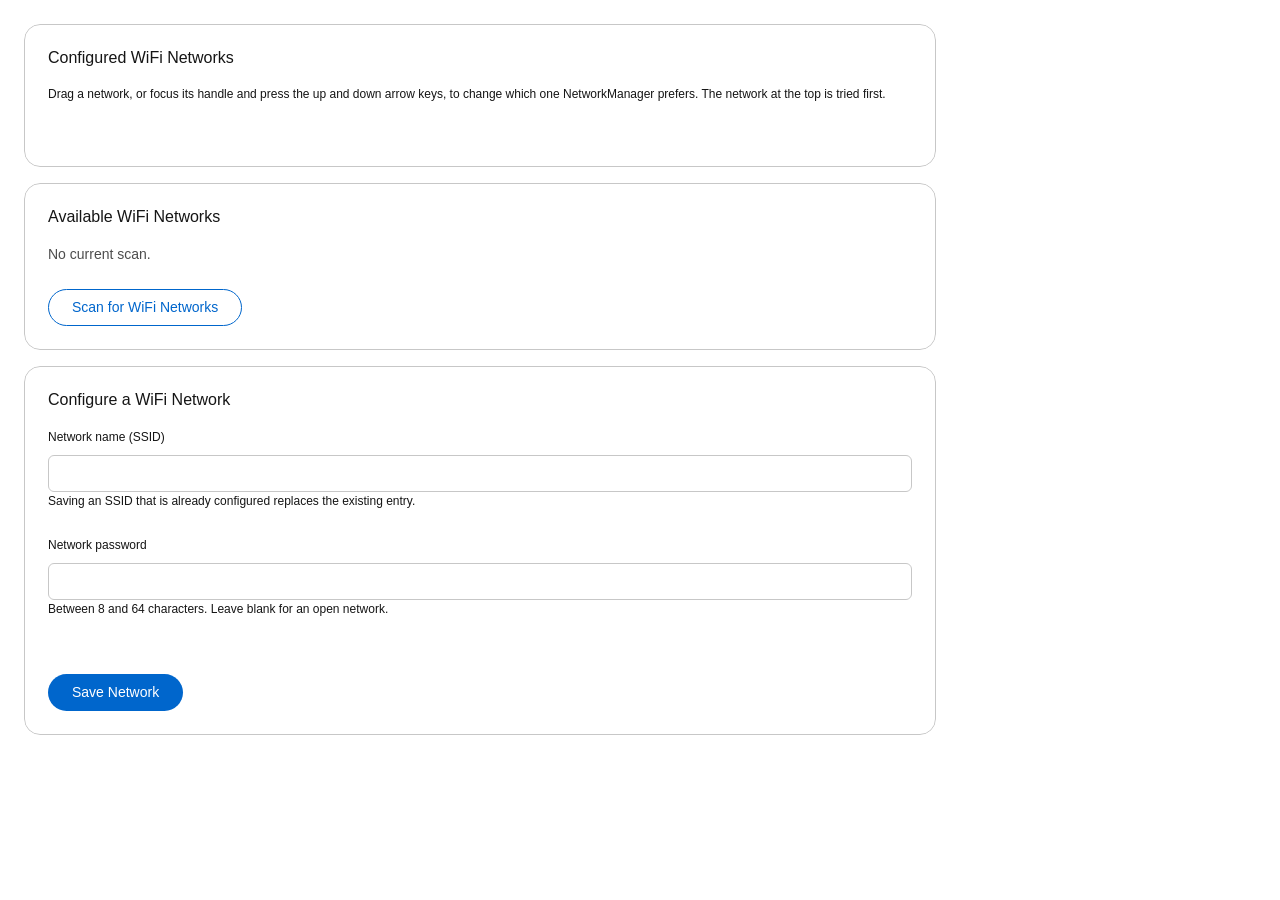
==== commit 92606a56: "ordering, highligting" ====
--- a/src/index.html
+++ b/src/index.html
@@ -20,7 +20,18 @@
 					<div class="pf-v6-c-card__title">
 						<h2 class="pf-v6-c-card__title-text">Configured WiFi Networks</h2>
 					</div>
-					<div class="pf-v6-c-card__body" id="wifi-conn-list"></div>
+					<div class="pf-v6-c-card__body">
+						<div class="pf-v6-c-helper-text wifi-order-hint">
+							<div class="pf-v6-c-helper-text__item">
+								<span class="pf-v6-c-helper-text__item-text">
+									Drag a network, or focus its handle and press the up and down arrow
+									keys, to change which one NetworkManager prefers. The network at the
+									top is tried first.
+								</span>
+							</div>
+						</div>
+						<div id="wifi-conn-list"></div>
+					</div>
 					<div class="pf-v6-c-card__footer">
 						<div id="del-wifi-results" aria-live="polite"></div>
 					</div>
--- a/src/css/wifi.css
+++ b/src/css/wifi.css
@@ -99,7 +99,7 @@
 
 @keyframes wifi-flash {
 	0% {
-		background-color: var(--pf-t--global--background--color--highlight--default);
+		background-color: var(--pf-t--global--background--color--secondary--hover);
 	}
 
 	100% {
@@ -123,3 +123,93 @@
 	gap: var(--pf-t--global--spacer--md);
 	align-items: center;
 }
+
+/* Active connection ---------------------------------------------------- */
+
+/*
+ * Marks the network this radio is currently associated with.  The tint is
+ * only a reinforcement -- the "Connected" badge carries the meaning, so the
+ * state is not conveyed by colour alone.
+ */
+.wifi-row-active > .pf-v6-c-table__td {
+	background-color: var(--pf-t--global--background--color--secondary--default);
+}
+
+.wifi-row-active > .pf-v6-c-table__td:first-child {
+	box-shadow: inset 0.25rem 0 0 0 var(--pf-t--global--color--brand--default);
+}
+
+/* In stacked (card) mode the row is a block, so tint it as a whole. */
+@media (max-width: 767px) {
+	.wifi-row-active {
+		background-color: var(--pf-t--global--background--color--secondary--default);
+		box-shadow: inset 0.25rem 0 0 0 var(--pf-t--global--color--brand--default);
+	}
+
+	.wifi-row-active > .pf-v6-c-table__td {
+		background-color: transparent;
+	}
+
+	.wifi-row-active > .pf-v6-c-table__td:first-child {
+		box-shadow: none;
+	}
+}
+
+.wifi-conn-name {
+	display: inline-flex;
+	flex-wrap: wrap;
+	gap: var(--pf-t--global--spacer--sm);
+	align-items: center;
+}
+
+/*
+ * The SSID cell carries the name plus up to two adornments (lock, Connected),
+ * so let them wrap as a group instead of stranding a badge on its own line.
+ */
+#scan-results .pf-v6-c-table__button-content {
+	display: inline-flex;
+	flex-wrap: wrap;
+	gap: var(--pf-t--global--spacer--sm);
+	align-items: center;
+}
+
+#scan-results .wifi-lock-icon {
+	margin-inline-start: 0;
+}
+
+/* Reordering ----------------------------------------------------------- */
+
+.wifi-grip {
+	/* Stop the browser from scrolling the page instead of starting a drag. */
+	touch-action: none;
+}
+
+.wifi-grip-icon {
+	width: 1em;
+	height: 1em;
+	color: var(--pf-t--global--icon--color--subtle);
+}
+
+.wifi-grip:disabled .wifi-grip-icon {
+	color: var(--pf-t--global--icon--color--disabled);
+}
+
+/*
+ * In stacked mode the drag handle would otherwise sit alone on its own line
+ * above the card; float it to the top corner so each card reads as one block.
+ */
+@media (max-width: 767px) {
+	.wifi-conn-table .pf-v6-c-table__tr {
+		position: relative;
+	}
+
+	.wifi-conn-table .pf-v6-c-table__draggable {
+		position: absolute;
+		inset-block-start: 0;
+		inset-inline-end: 0;
+	}
+}
+
+.wifi-order-hint {
+	margin-block-end: var(--pf-t--global--spacer--md);
+}
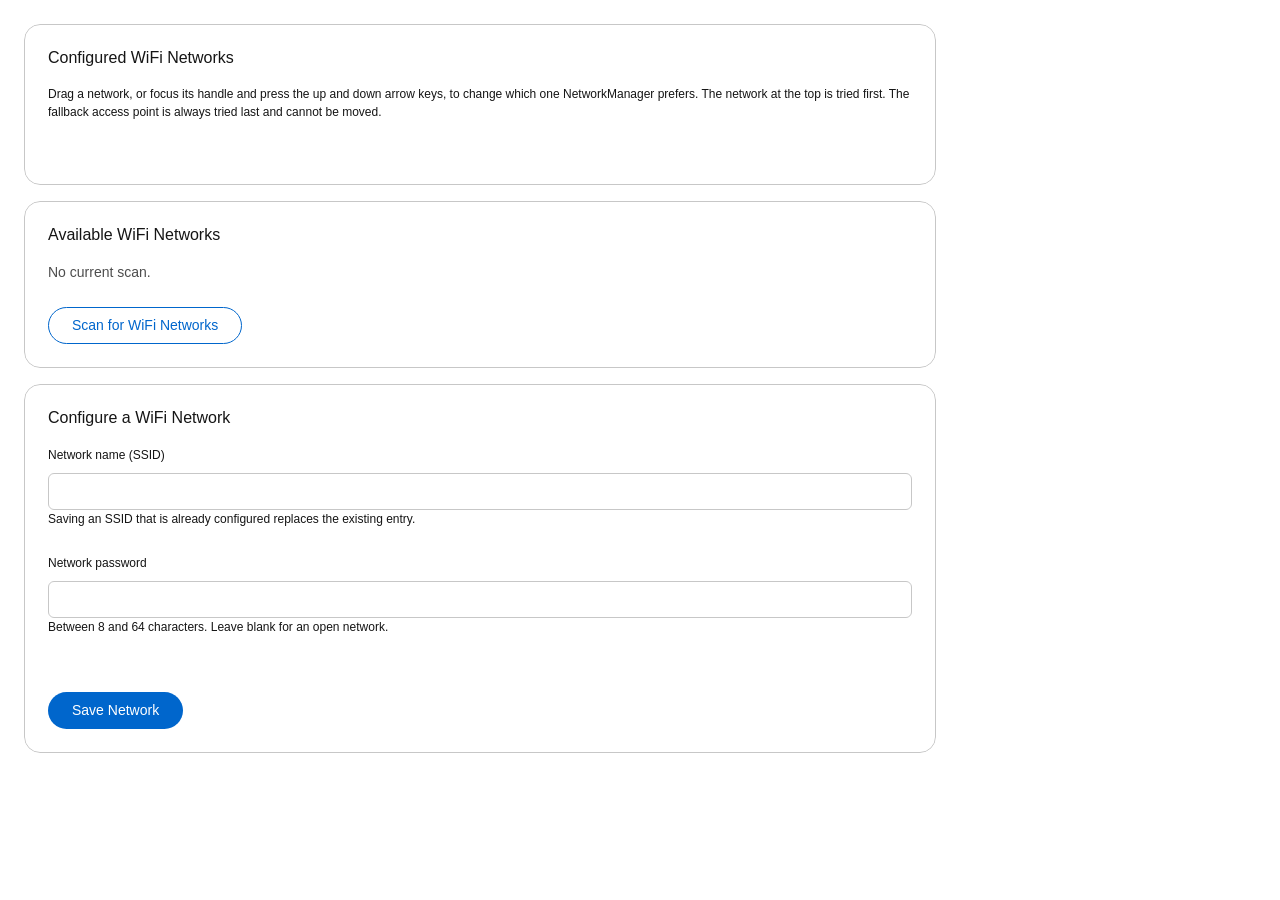
==== commit 7c376a9d: "fix uuids, block asl-fallback-ap from reorder" ====
--- a/src/index.html
+++ b/src/index.html
@@ -26,7 +26,8 @@
 								<span class="pf-v6-c-helper-text__item-text">
 									Drag a network, or focus its handle and press the up and down arrow
 									keys, to change which one NetworkManager prefers. The network at the
-									top is tried first.
+									top is tried first. The fallback access point is always tried last
+									and cannot be moved.
 								</span>
 							</div>
 						</div>
--- a/src/css/wifi.css
+++ b/src/css/wifi.css
@@ -195,6 +195,14 @@
 }
 
 /*
+ * PatternFly puts a grab cursor on every button in a draggable cell; a pinned
+ * row cannot be grabbed, so do not suggest otherwise.
+ */
+.wifi-grip:disabled {
+	cursor: not-allowed;
+}
+
+/*
  * In stacked mode the drag handle would otherwise sit alone on its own line
  * above the card; float it to the top corner so each card reads as one block.
  */
